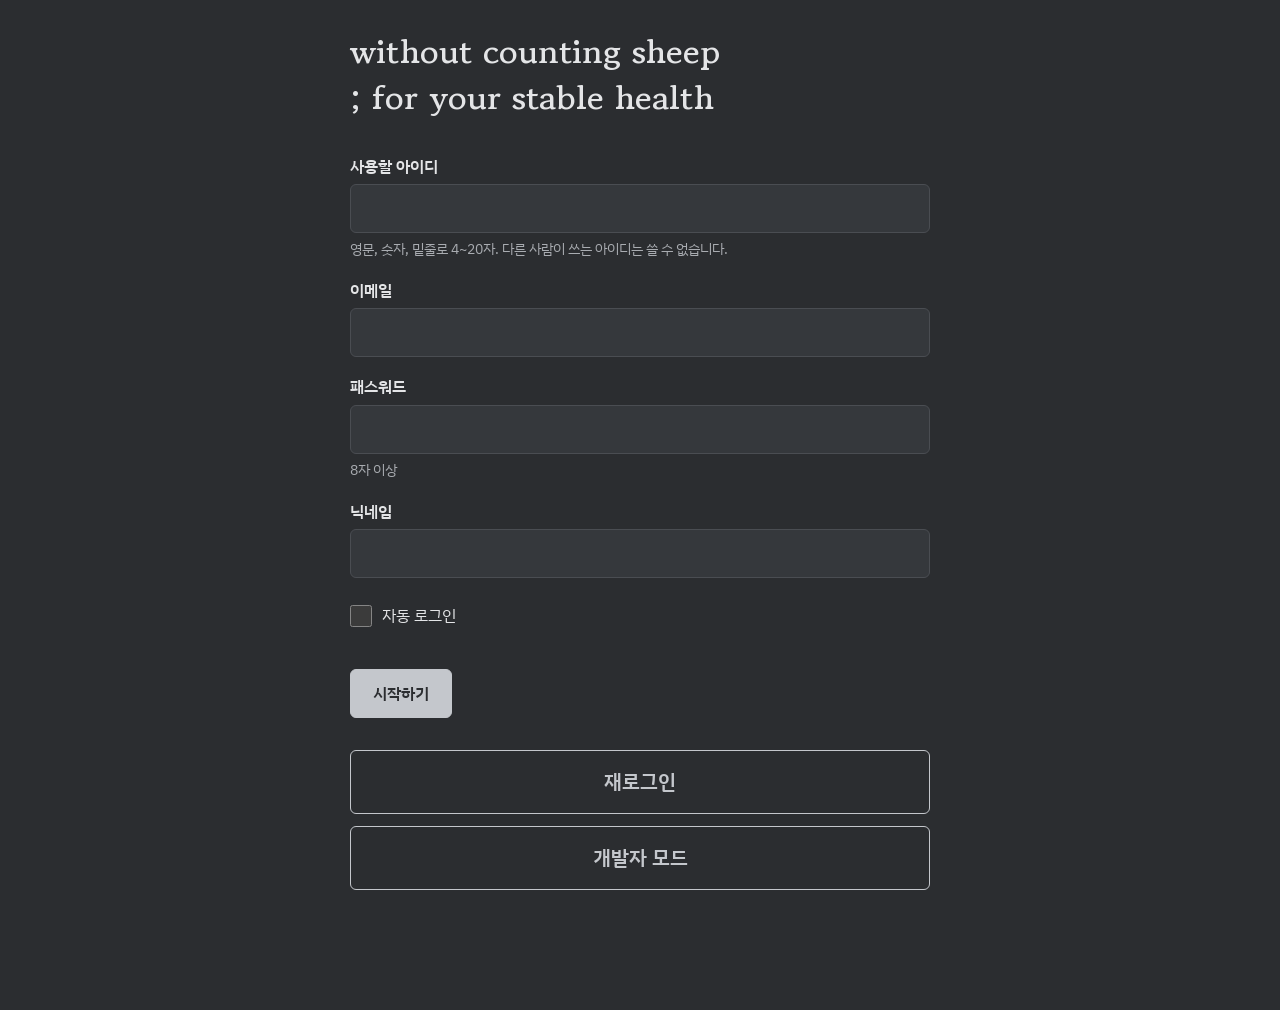
==== index.html @ 86a9e110 "검색 노출 허용: robots noindex 태그 제거 Co-Authored-By: Claude Opus 5.5 <noreply@anthropic.com> Claude-Sessio" ====
<!doctype html>
<html lang="ko" data-theme="day">
<head>
  <meta charset="utf-8">
  <meta http-equiv="Content-Security-Policy" content="default-src 'self'; img-src 'self' data:; connect-src 'self' https://byfoswtjrlpxbmoirajs.supabase.co; base-uri 'none'; form-action 'self'">
  <meta name="viewport" content="width=device-width, initial-scale=1">
  <title>without counting sheep; for your stable health</title>
  <meta name="description" content="수면 습관 연구용 시제품">
  <link rel="manifest" href="./manifest.webmanifest">
  <link rel="icon" href="./icon.svg">
  <link rel="stylesheet" href="./fonts/gowun-batang/400.css?v=b613e14430">
  <link rel="stylesheet" href="./fonts/gowun-batang/700.css?v=b613e14430">
  <link rel="stylesheet" href="./fonts/plex-kr/400.css?v=b613e14430">
  <link rel="stylesheet" href="./fonts/plex-kr/600.css?v=b613e14430">
  <link rel="stylesheet" href="./style.css?v=b613e14430">
</head>
<body>
  <div id="app" tabindex="-1"></div>
  <nav id="tabs" aria-label="주요 메뉴" hidden></nav>
  <script type="module" src="./demo/install.js?v=b613e14430"></script>
  <script type="module" src="./app.js?v=b613e14430"></script>
</body>
</html>
---- fonts/gowun-batang/400.css ----
/* gowun-batang-[0]-400-normal */
@font-face {
  font-family: 'Gowun Batang';
  font-style: normal;
  font-display: swap;
  font-weight: 400;
  src: url(./files/gowun-batang-0-400-normal.woff2) format('woff2'), url(./files/gowun-batang-0-400-normal.woff) format('woff');
  unicode-range: U+f9ca-fa0b,U+ff03-ff05,U+ff07,U+ff0a-ff0b,U+ff0d-ff19,U+ff1b,U+ff1d,U+ff20-ff5b,U+ff5d,U+ffe0-ffe3,U+ffe5-ffe6;
}

/* gowun-batang-[2]-400-normal */
@font-face {
  font-family: 'Gowun Batang';
  font-style: normal;
  font-display: swap;
  font-weight: 400;
  src: url(./files/gowun-batang-2-400-normal.woff2) format('woff2'), url(./files/gowun-batang-2-400-normal.woff) format('woff');
  unicode-range: U+d723-d728,U+d72a-d733,U+d735-d748,U+d74a-d74f,U+d752-d753,U+d755-d757,U+d75a-d75f,U+d762-d764,U+d766-d768,U+d76a-d76b,U+d76d-d76f,U+d771-d787,U+d789-d78b,U+d78d-d78f,U+d791-d797,U+d79a,U+d79c,U+d79e-d7a3,U+f900-f909,U+f90b-f92e;
}

/* gowun-batang-[3]-400-normal */
@font-face {
  font-family: 'Gowun Batang';
  font-style: normal;
  font-display: swap;
  font-weight: 400;
  src: url(./files/gowun-batang-3-400-normal.woff2) format('woff2'), url(./files/gowun-batang-3-400-normal.woff) format('woff');
  unicode-range: U+d679-d68b,U+d68e-d69e,U+d6a0,U+d6a2-d6a7,U+d6a9-d6c3,U+d6c6-d6c7,U+d6c9-d6cb,U+d6cd-d6d3,U+d6d5-d6d6,U+d6d8-d6e3,U+d6e5-d6e7,U+d6e9-d6fb,U+d6fd-d717,U+d719-d71f,U+d721-d722;
}

/* gowun-batang-[4]-400-normal */
@font-face {
  font-family: 'Gowun Batang';
  font-style: normal;
  font-display: swap;
  font-weight: 400;
  src: url(./files/gowun-batang-4-400-normal.woff2) format('woff2'), url(./files/gowun-batang-4-400-normal.woff) format('woff');
  unicode-range: U+d5bc-d5c7,U+d5ca-d5cb,U+d5cd-d5cf,U+d5d1-d5d7,U+d5d9-d5da,U+d5dc,U+d5de-d5e3,U+d5e6-d5e7,U+d5e9-d5eb,U+d5ed-d5f6,U+d5f8,U+d5fa-d5ff,U+d602-d603,U+d605-d607,U+d609-d60f,U+d612-d613,U+d616-d61b,U+d61d-d637,U+d63a-d63b,U+d63d-d63f,U+d641-d647,U+d64a-d64c,U+d64e-d653,U+d656-d657,U+d659-d65b,U+d65d-d666,U+d668,U+d66a-d678;
}

/* gowun-batang-[5]-400-normal */
@font-face {
  font-family: 'Gowun Batang';
  font-style: normal;
  font-display: swap;
  font-weight: 400;
  src: url(./files/gowun-batang-5-400-normal.woff2) format('woff2'), url(./files/gowun-batang-5-400-normal.woff) format('woff');
  unicode-range: U+d507,U+d509-d50b,U+d50d-d513,U+d515-d53b,U+d53e-d53f,U+d541-d543,U+d545-d54c,U+d54e,U+d550,U+d552-d557,U+d55a-d55b,U+d55d-d55f,U+d561-d564,U+d566-d567,U+d56a,U+d56c,U+d56e-d573,U+d576-d577,U+d579-d583,U+d585-d586,U+d58a-d5a4,U+d5a6-d5bb;
}

/* gowun-batang-[6]-400-normal */
@font-face {
  font-family: 'Gowun Batang';
  font-style: normal;
  font-display: swap;
  font-weight: 400;
  src: url(./files/gowun-batang-6-400-normal.woff2) format('woff2'), url(./files/gowun-batang-6-400-normal.woff) format('woff');
  unicode-range: U+d464-d477,U+d47a-d47b,U+d47d-d47f,U+d481-d487,U+d489-d48a,U+d48c,U+d48e-d4e7,U+d4e9-d503,U+d505-d506;
}

/* gowun-batang-[7]-400-normal */
@font-face {
  font-family: 'Gowun Batang';
  font-style: normal;
  font-display: swap;
  font-weight: 400;
  src: url(./files/gowun-batang-7-400-normal.woff2) format('woff2'), url(./files/gowun-batang-7-400-normal.woff) format('woff');
  unicode-range: U+d3bf-d3c7,U+d3ca-d3cf,U+d3d1-d3eb,U+d3ee-d3ef,U+d3f1-d3f3,U+d3f5-d3fb,U+d3fd-d400,U+d402-d45b,U+d45d-d463;
}

/* gowun-batang-[8]-400-normal */
@font-face {
  font-family: 'Gowun Batang';
  font-style: normal;
  font-display: swap;
  font-weight: 400;
  src: url(./files/gowun-batang-8-400-normal.woff2) format('woff2'), url(./files/gowun-batang-8-400-normal.woff) format('woff');
  unicode-range: U+d2ff,U+d302-d304,U+d306-d30b,U+d30f,U+d311-d313,U+d315-d31b,U+d31e,U+d322-d324,U+d326-d327,U+d32a-d32b,U+d32d-d32f,U+d331-d337,U+d339-d33c,U+d33e-d37b,U+d37e-d37f,U+d381-d383,U+d385-d38b,U+d38e-d390,U+d392-d397,U+d39a-d39b,U+d39d-d39f,U+d3a1-d3a7,U+d3a9-d3aa,U+d3ac,U+d3ae-d3b3,U+d3b5-d3b7,U+d3b9-d3bb,U+d3bd-d3be;
}

/* gowun-batang-[9]-400-normal */
@font-face {
  font-family: 'Gowun Batang';
  font-style: normal;
  font-display: swap;
  font-weight: 400;
  src: url(./files/gowun-batang-9-400-normal.woff2) format('woff2'), url(./files/gowun-batang-9-400-normal.woff) format('woff');
  unicode-range: U+d257-d27f,U+d281-d29b,U+d29d-d29f,U+d2a1-d2ab,U+d2ad-d2b7,U+d2ba-d2bb,U+d2bd-d2bf,U+d2c1-d2c7,U+d2c9-d2ef,U+d2f2-d2f3,U+d2f5-d2f7,U+d2f9-d2fe;
}

/* gowun-batang-[10]-400-normal */
@font-face {
  font-family: 'Gowun Batang';
  font-style: normal;
  font-display: swap;
  font-weight: 400;
  src: url(./files/gowun-batang-10-400-normal.woff2) format('woff2'), url(./files/gowun-batang-10-400-normal.woff) format('woff');
  unicode-range: U+d1b4,U+d1b6-d1f3,U+d1f5-d22b,U+d22e-d22f,U+d231-d233,U+d235-d23b,U+d23d-d240,U+d242-d256;
}

/* gowun-batang-[11]-400-normal */
@font-face {
  font-family: 'Gowun Batang';
  font-style: normal;
  font-display: swap;
  font-weight: 400;
  src: url(./files/gowun-batang-11-400-normal.woff2) format('woff2'), url(./files/gowun-batang-11-400-normal.woff) format('woff');
  unicode-range: U+d105-d12f,U+d132-d133,U+d135-d137,U+d139-d13f,U+d141-d142,U+d144,U+d146-d14b,U+d14e-d14f,U+d151-d153,U+d155-d15b,U+d15e-d187,U+d189-d19f,U+d1a2-d1a3,U+d1a5-d1a7,U+d1a9-d1af,U+d1b2-d1b3;
}

/* gowun-batang-[12]-400-normal */
@font-face {
  font-family: 'Gowun Batang';
  font-style: normal;
  font-display: swap;
  font-weight: 400;
  src: url(./files/gowun-batang-12-400-normal.woff2) format('woff2'), url(./files/gowun-batang-12-400-normal.woff) format('woff');
  unicode-range: U+d04b-d04f,U+d051-d057,U+d059-d06b,U+d06d-d06f,U+d071-d073,U+d075-d07b,U+d07e-d0a3,U+d0a6-d0a7,U+d0a9-d0ab,U+d0ad-d0b3,U+d0b6,U+d0b8,U+d0ba-d0bf,U+d0c2-d0c3,U+d0c5-d0c7,U+d0c9-d0cf,U+d0d2,U+d0d6-d0db,U+d0de-d0df,U+d0e1-d0e3,U+d0e5-d0eb,U+d0ee-d0f0,U+d0f2-d104;
}

/* gowun-batang-[13]-400-normal */
@font-face {
  font-family: 'Gowun Batang';
  font-style: normal;
  font-display: swap;
  font-weight: 400;
  src: url(./files/gowun-batang-13-400-normal.woff2) format('woff2'), url(./files/gowun-batang-13-400-normal.woff) format('woff');
  unicode-range: U+cfa2-cfc3,U+cfc5-cfdf,U+cfe2-cfe3,U+cfe5-cfe7,U+cfe9-cff4,U+cff6-cffb,U+cffd-cfff,U+d001-d003,U+d005-d017,U+d019-d033,U+d036-d037,U+d039-d03b,U+d03d-d04a;
}

/* gowun-batang-[14]-400-normal */
@font-face {
  font-family: 'Gowun Batang';
  font-style: normal;
  font-display: swap;
  font-weight: 400;
  src: url(./files/gowun-batang-14-400-normal.woff2) format('woff2'), url(./files/gowun-batang-14-400-normal.woff) format('woff');
  unicode-range: U+cef0-cef3,U+cef6,U+cef9-ceff,U+cf01-cf03,U+cf05-cf07,U+cf09-cf0f,U+cf11-cf12,U+cf14-cf1b,U+cf1d-cf1f,U+cf21-cf2f,U+cf31-cf53,U+cf56-cf57,U+cf59-cf5b,U+cf5d-cf63,U+cf66,U+cf68,U+cf6a-cf6f,U+cf71-cf84,U+cf86-cf8b,U+cf8d-cfa1;
}

/* gowun-batang-[15]-400-normal */
@font-face {
  font-family: 'Gowun Batang';
  font-style: normal;
  font-display: swap;
  font-weight: 400;
  src: url(./files/gowun-batang-15-400-normal.woff2) format('woff2'), url(./files/gowun-batang-15-400-normal.woff) format('woff');
  unicode-range: U+ce3c-ce57,U+ce5a-ce5b,U+ce5d-ce5f,U+ce61-ce67,U+ce6a,U+ce6c,U+ce6e-ce73,U+ce76-ce77,U+ce79-ce7b,U+ce7d-ce83,U+ce85-ce88,U+ce8a-ce8f,U+ce91-ce93,U+ce95-ce97,U+ce99-ce9f,U+cea2,U+cea4-ceab,U+cead-cee3,U+cee6-cee7,U+cee9-ceeb,U+ceed-ceef;
}

/* gowun-batang-[16]-400-normal */
@font-face {
  font-family: 'Gowun Batang';
  font-style: normal;
  font-display: swap;
  font-weight: 400;
  src: url(./files/gowun-batang-16-400-normal.woff2) format('woff2'), url(./files/gowun-batang-16-400-normal.woff) format('woff');
  unicode-range: U+cd92-cd93,U+cd96-cd97,U+cd99-cd9b,U+cd9d-cda3,U+cda6-cda8,U+cdaa-cdaf,U+cdb1-cdc3,U+cdc5-cdcb,U+cdcd-cde7,U+cde9-ce03,U+ce05-ce1f,U+ce22-ce34,U+ce36-ce3b;
}

/* gowun-batang-[17]-400-normal */
@font-face {
  font-family: 'Gowun Batang';
  font-style: normal;
  font-display: swap;
  font-weight: 400;
  src: url(./files/gowun-batang-17-400-normal.woff2) format('woff2'), url(./files/gowun-batang-17-400-normal.woff) format('woff');
  unicode-range: U+ccef-cd07,U+cd0a-cd0b,U+cd0d-cd1a,U+cd1c,U+cd1e-cd2b,U+cd2d-cd5b,U+cd5d-cd77,U+cd79-cd91;
}

/* gowun-batang-[18]-400-normal */
@font-face {
  font-family: 'Gowun Batang';
  font-style: normal;
  font-display: swap;
  font-weight: 400;
  src: url(./files/gowun-batang-18-400-normal.woff2) format('woff2'), url(./files/gowun-batang-18-400-normal.woff) format('woff');
  unicode-range: U+cc3f-cc43,U+cc46-cc47,U+cc49-cc4b,U+cc4d-cc53,U+cc55-cc58,U+cc5a-cc5f,U+cc61-cc97,U+cc9a-cc9b,U+cc9d-cc9f,U+cca1-cca7,U+ccaa,U+ccac,U+ccae-ccb3,U+ccb6-ccb7,U+ccb9-ccbb,U+ccbd-cccf,U+ccd1-cce3,U+cce5-ccee;
}

/* gowun-batang-[19]-400-normal */
@font-face {
  font-family: 'Gowun Batang';
  font-style: normal;
  font-display: swap;
  font-weight: 400;
  src: url(./files/gowun-batang-19-400-normal.woff2) format('woff2'), url(./files/gowun-batang-19-400-normal.woff) format('woff');
  unicode-range: U+cb91-cbd3,U+cbd5-cbe3,U+cbe5-cc0b,U+cc0e-cc0f,U+cc11-cc13,U+cc15-cc1b,U+cc1d-cc20,U+cc23-cc27,U+cc2a-cc2b,U+cc2d,U+cc2f,U+cc31-cc37,U+cc3a,U+cc3c;
}

/* gowun-batang-[20]-400-normal */
@font-face {
  font-family: 'Gowun Batang';
  font-style: normal;
  font-display: swap;
  font-weight: 400;
  src: url(./files/gowun-batang-20-400-normal.woff2) format('woff2'), url(./files/gowun-batang-20-400-normal.woff) format('woff');
  unicode-range: U+caf4-cb47,U+cb4a-cb90;
}

/* gowun-batang-[21]-400-normal */
@font-face {
  font-family: 'Gowun Batang';
  font-style: normal;
  font-display: swap;
  font-weight: 400;
  src: url(./files/gowun-batang-21-400-normal.woff2) format('woff2'), url(./files/gowun-batang-21-400-normal.woff) format('woff');
  unicode-range: U+ca4a-ca4b,U+ca4e-ca4f,U+ca51-ca53,U+ca55-ca5b,U+ca5d-ca60,U+ca62-ca83,U+ca85-cabb,U+cabe-cabf,U+cac1-cac3,U+cac5-cacb,U+cacd-cad0,U+cad2,U+cad4-cad8,U+cada-caf3;
}

/* gowun-batang-[22]-400-normal */
@font-face {
  font-family: 'Gowun Batang';
  font-style: normal;
  font-display: swap;
  font-weight: 400;
  src: url(./files/gowun-batang-22-400-normal.woff2) format('woff2'), url(./files/gowun-batang-22-400-normal.woff) format('woff');
  unicode-range: U+c996-c997,U+c99a-c99c,U+c99e-c9bf,U+c9c2-c9c3,U+c9c5-c9c7,U+c9c9-c9cf,U+c9d2,U+c9d4,U+c9d7-c9d8,U+c9db,U+c9de-c9df,U+c9e1-c9e3,U+c9e5-c9e6,U+c9e8-c9eb,U+c9ee-c9f0,U+c9f2-c9f7,U+c9f9-ca0b,U+ca0d-ca28,U+ca2a-ca49;
}

/* gowun-batang-[23]-400-normal */
@font-face {
  font-family: 'Gowun Batang';
  font-style: normal;
  font-display: swap;
  font-weight: 400;
  src: url(./files/gowun-batang-23-400-normal.woff2) format('woff2'), url(./files/gowun-batang-23-400-normal.woff) format('woff');
  unicode-range: U+c8e9-c8f4,U+c8f6-c8fb,U+c8fe-c8ff,U+c901-c903,U+c905-c90b,U+c90e-c910,U+c912-c917,U+c919-c92b,U+c92d-c94f,U+c951-c953,U+c955-c96b,U+c96d-c973,U+c975-c987,U+c98a-c98b,U+c98d-c98f,U+c991-c995;
}

/* gowun-batang-[24]-400-normal */
@font-face {
  font-family: 'Gowun Batang';
  font-style: normal;
  font-display: swap;
  font-weight: 400;
  src: url(./files/gowun-batang-24-400-normal.woff2) format('woff2'), url(./files/gowun-batang-24-400-normal.woff) format('woff');
  unicode-range: U+c841-c84b,U+c84d-c86f,U+c872-c873,U+c875-c877,U+c879-c87f,U+c882-c884,U+c887-c88a,U+c88d-c8c3,U+c8c5-c8df,U+c8e1-c8e8;
}

/* gowun-batang-[25]-400-normal */
@font-face {
  font-family: 'Gowun Batang';
  font-style: normal;
  font-display: swap;
  font-weight: 400;
  src: url(./files/gowun-batang-25-400-normal.woff2) format('woff2'), url(./files/gowun-batang-25-400-normal.woff) format('woff');
  unicode-range: U+c779-c77b,U+c77e-c782,U+c786,U+c78b,U+c78d,U+c78f,U+c792-c793,U+c795,U+c797,U+c799-c79f,U+c7a2,U+c7a7-c7ab,U+c7ae-c7bb,U+c7bd-c7c0,U+c7c2-c7c7,U+c7c9-c7dc,U+c7de-c7ff,U+c802-c803,U+c805-c807,U+c809,U+c80b-c80f,U+c812,U+c814,U+c817-c81b,U+c81e-c81f,U+c821-c823,U+c825-c82e,U+c830-c837,U+c839-c83b,U+c83d-c840;
}

/* gowun-batang-[26]-400-normal */
@font-face {
  font-family: 'Gowun Batang';
  font-style: normal;
  font-display: swap;
  font-weight: 400;
  src: url(./files/gowun-batang-26-400-normal.woff2) format('woff2'), url(./files/gowun-batang-26-400-normal.woff) format('woff');
  unicode-range: U+c6bb-c6bf,U+c6c2,U+c6c4,U+c6c6-c6cb,U+c6ce-c6cf,U+c6d1-c6d3,U+c6d5-c6db,U+c6dd-c6df,U+c6e1-c6e7,U+c6e9-c6eb,U+c6ed-c6ef,U+c6f1-c6f8,U+c6fa-c703,U+c705-c707,U+c709-c70b,U+c70d-c716,U+c718,U+c71a-c71f,U+c722-c723,U+c725-c727,U+c729-c734,U+c736-c73b,U+c73e-c73f,U+c741-c743,U+c745-c74b,U+c74e-c750,U+c752-c757,U+c759-c773,U+c776-c777;
}

/* gowun-batang-[27]-400-normal */
@font-face {
  font-family: 'Gowun Batang';
  font-style: normal;
  font-display: swap;
  font-weight: 400;
  src: url(./files/gowun-batang-27-400-normal.woff2) format('woff2'), url(./files/gowun-batang-27-400-normal.woff) format('woff');
  unicode-range: U+c5f5-c5fb,U+c5fe,U+c602-c605,U+c607,U+c609-c60f,U+c611-c61a,U+c61c-c623,U+c626-c627,U+c629-c62b,U+c62d,U+c62f-c632,U+c636,U+c638,U+c63a-c63f,U+c642-c643,U+c645-c647,U+c649-c652,U+c656-c65b,U+c65d-c65f,U+c661-c663,U+c665-c677,U+c679-c67b,U+c67d-c693,U+c696-c697,U+c699-c69b,U+c69d-c6a3,U+c6a6,U+c6a8,U+c6aa-c6af,U+c6b2-c6b3,U+c6b5-c6b7,U+c6b9-c6ba;
}

/* gowun-batang-[28]-400-normal */
@font-face {
  font-family: 'Gowun Batang';
  font-style: normal;
  font-display: swap;
  font-weight: 400;
  src: url(./files/gowun-batang-28-400-normal.woff2) format('woff2'), url(./files/gowun-batang-28-400-normal.woff) format('woff');
  unicode-range: U+c517-c527,U+c52a-c52b,U+c52d-c52f,U+c531-c538,U+c53a,U+c53c,U+c53e-c543,U+c546-c547,U+c54b,U+c54d-c552,U+c556,U+c55a-c55b,U+c55d,U+c55f,U+c562-c563,U+c565-c567,U+c569-c56f,U+c572,U+c574,U+c576-c57b,U+c57e-c57f,U+c581-c583,U+c585-c586,U+c588-c58b,U+c58e,U+c590,U+c592-c596,U+c599-c5b3,U+c5b6-c5b7,U+c5ba,U+c5be-c5c3,U+c5ca-c5cb,U+c5cd,U+c5cf,U+c5d2-c5d3,U+c5d5-c5d7,U+c5d9-c5df,U+c5e1-c5e2,U+c5e4,U+c5e6-c5eb,U+c5ef,U+c5f1-c5f3;
}

/* gowun-batang-[29]-400-normal */
@font-face {
  font-family: 'Gowun Batang';
  font-style: normal;
  font-display: swap;
  font-weight: 400;
  src: url(./files/gowun-batang-29-400-normal.woff2) format('woff2'), url(./files/gowun-batang-29-400-normal.woff) format('woff');
  unicode-range: U+c475-c4ef,U+c4f2-c4f3,U+c4f5-c4f7,U+c4f9-c4ff,U+c502-c50b,U+c50d-c516;
}

/* gowun-batang-[30]-400-normal */
@font-face {
  font-family: 'Gowun Batang';
  font-style: normal;
  font-display: swap;
  font-weight: 400;
  src: url(./files/gowun-batang-30-400-normal.woff2) format('woff2'), url(./files/gowun-batang-30-400-normal.woff) format('woff');
  unicode-range: U+c3d0-c3d7,U+c3da-c3db,U+c3dd-c3de,U+c3e1-c3ec,U+c3ee-c3f3,U+c3f5-c42b,U+c42d-c463,U+c466-c474;
}

/* gowun-batang-[31]-400-normal */
@font-face {
  font-family: 'Gowun Batang';
  font-style: normal;
  font-display: swap;
  font-weight: 400;
  src: url(./files/gowun-batang-31-400-normal.woff2) format('woff2'), url(./files/gowun-batang-31-400-normal.woff) format('woff');
  unicode-range: U+c32b-c367,U+c36a-c36b,U+c36d-c36f,U+c371-c377,U+c37a-c37b,U+c37e-c383,U+c385-c387,U+c389-c3cf;
}

/* gowun-batang-[32]-400-normal */
@font-face {
  font-family: 'Gowun Batang';
  font-style: normal;
  font-display: swap;
  font-weight: 400;
  src: url(./files/gowun-batang-32-400-normal.woff2) format('woff2'), url(./files/gowun-batang-32-400-normal.woff) format('woff');
  unicode-range: U+c26a-c26b,U+c26d-c26f,U+c271-c273,U+c275-c27b,U+c27e-c287,U+c289-c28f,U+c291-c297,U+c299-c29a,U+c29c-c2a3,U+c2a5-c2a7,U+c2a9-c2ab,U+c2ad-c2b3,U+c2b6,U+c2b8,U+c2ba-c2bb,U+c2bd-c2db,U+c2de-c2df,U+c2e1-c2e2,U+c2e5-c2ea,U+c2ee,U+c2f0,U+c2f2-c2f5,U+c2f7,U+c2fa-c2fb,U+c2fd-c2ff,U+c301-c307,U+c309-c30c,U+c30e-c312,U+c315-c323,U+c325-c328,U+c32a;
}

/* gowun-batang-[33]-400-normal */
@font-face {
  font-family: 'Gowun Batang';
  font-style: normal;
  font-display: swap;
  font-weight: 400;
  src: url(./files/gowun-batang-33-400-normal.woff2) format('woff2'), url(./files/gowun-batang-33-400-normal.woff) format('woff');
  unicode-range: U+c1bc-c1c3,U+c1c5-c1df,U+c1e1-c1fb,U+c1fd-c203,U+c205-c20c,U+c20e,U+c210-c217,U+c21a-c21b,U+c21d-c21e,U+c221-c227,U+c229-c22a,U+c22c,U+c22e,U+c230,U+c233-c24f,U+c251-c257,U+c259-c269;
}

/* gowun-batang-[34]-400-normal */
@font-face {
  font-family: 'Gowun Batang';
  font-style: normal;
  font-display: swap;
  font-weight: 400;
  src: url(./files/gowun-batang-34-400-normal.woff2) format('woff2'), url(./files/gowun-batang-34-400-normal.woff) format('woff');
  unicode-range: U+c101-c11b,U+c11f,U+c121-c123,U+c125-c12b,U+c12e,U+c132-c137,U+c13a-c13b,U+c13d-c13f,U+c141-c147,U+c14a,U+c14c-c153,U+c155-c157,U+c159-c15b,U+c15d-c166,U+c169-c16f,U+c171-c177,U+c179-c18b,U+c18e-c18f,U+c191-c193,U+c195-c19b,U+c19d-c19e,U+c1a0,U+c1a2-c1a4,U+c1a6-c1bb;
}

/* gowun-batang-[35]-400-normal */
@font-face {
  font-family: 'Gowun Batang';
  font-style: normal;
  font-display: swap;
  font-weight: 400;
  src: url(./files/gowun-batang-35-400-normal.woff2) format('woff2'), url(./files/gowun-batang-35-400-normal.woff) format('woff');
  unicode-range: U+c049-c057,U+c059-c05b,U+c05d-c05f,U+c061-c067,U+c069-c08f,U+c091-c0ab,U+c0ae-c0af,U+c0b1-c0b3,U+c0b5,U+c0b7-c0bb,U+c0be,U+c0c2-c0c7,U+c0ca-c0cb,U+c0cd-c0cf,U+c0d1-c0d7,U+c0d9-c0da,U+c0dc,U+c0de-c0e3,U+c0e5-c0eb,U+c0ed-c0f3,U+c0f6,U+c0f8,U+c0fa-c0ff;
}

/* gowun-batang-[36]-400-normal */
@font-face {
  font-family: 'Gowun Batang';
  font-style: normal;
  font-display: swap;
  font-weight: 400;
  src: url(./files/gowun-batang-36-400-normal.woff2) format('woff2'), url(./files/gowun-batang-36-400-normal.woff) format('woff');
  unicode-range: U+bfa7-bfaf,U+bfb1-bfc4,U+bfc6-bfcb,U+bfce-bfcf,U+bfd1-bfd3,U+bfd5-bfdb,U+bfdd-c048;
}

/* gowun-batang-[37]-400-normal */
@font-face {
  font-family: 'Gowun Batang';
  font-style: normal;
  font-display: swap;
  font-weight: 400;
  src: url(./files/gowun-batang-37-400-normal.woff2) format('woff2'), url(./files/gowun-batang-37-400-normal.woff) format('woff');
  unicode-range: U+bf07,U+bf09-bf3f,U+bf41-bf4f,U+bf52-bf54,U+bf56-bfa6;
}

/* gowun-batang-[38]-400-normal */
@font-face {
  font-family: 'Gowun Batang';
  font-style: normal;
  font-display: swap;
  font-weight: 400;
  src: url(./files/gowun-batang-38-400-normal.woff2) format('woff2'), url(./files/gowun-batang-38-400-normal.woff) format('woff');
  unicode-range: U+be56,U+be58,U+be5c-be5f,U+be62-be63,U+be65-be67,U+be69-be74,U+be76-be7b,U+be7e-be7f,U+be81-be8e,U+be90,U+be92-bea7,U+bea9-becf,U+bed2-bed3,U+bed5-bed6,U+bed9-bee3,U+bee6-bf06;
}

/* gowun-batang-[39]-400-normal */
@font-face {
  font-family: 'Gowun Batang';
  font-style: normal;
  font-display: swap;
  font-weight: 400;
  src: url(./files/gowun-batang-39-400-normal.woff2) format('woff2'), url(./files/gowun-batang-39-400-normal.woff) format('woff');
  unicode-range: U+bdb0-bdd3,U+bdd5-bdef,U+bdf1-be0b,U+be0d-be0f,U+be11-be13,U+be15-be43,U+be46-be47,U+be49-be4b,U+be4d-be53;
}

/* gowun-batang-[40]-400-normal */
@font-face {
  font-family: 'Gowun Batang';
  font-style: normal;
  font-display: swap;
  font-weight: 400;
  src: url(./files/gowun-batang-40-400-normal.woff2) format('woff2'), url(./files/gowun-batang-40-400-normal.woff) format('woff');
  unicode-range: U+bd03,U+bd06,U+bd08,U+bd0a-bd0f,U+bd11-bd22,U+bd25-bd47,U+bd49-bd58,U+bd5a-bd7f,U+bd82-bd83,U+bd85-bd87,U+bd8a-bd8f,U+bd91-bd92,U+bd94,U+bd96-bd98,U+bd9a-bdaf;
}

/* gowun-batang-[41]-400-normal */
@font-face {
  font-family: 'Gowun Batang';
  font-style: normal;
  font-display: swap;
  font-weight: 400;
  src: url(./files/gowun-batang-41-400-normal.woff2) format('woff2'), url(./files/gowun-batang-41-400-normal.woff) format('woff');
  unicode-range: U+bc4e-bc83,U+bc86-bc87,U+bc89-bc8b,U+bc8d-bc93,U+bc96,U+bc98,U+bc9b-bc9f,U+bca2-bca3,U+bca5-bca7,U+bca9-bcb2,U+bcb4-bcbb,U+bcbe-bcbf,U+bcc1-bcc3,U+bcc5-bccc,U+bcce-bcd0,U+bcd2-bcd4,U+bcd6-bcf3,U+bcf7,U+bcf9-bcfb,U+bcfd-bd02;
}

/* gowun-batang-[42]-400-normal */
@font-face {
  font-family: 'Gowun Batang';
  font-style: normal;
  font-display: swap;
  font-weight: 400;
  src: url(./files/gowun-batang-42-400-normal.woff2) format('woff2'), url(./files/gowun-batang-42-400-normal.woff) format('woff');
  unicode-range: U+bb90-bba3,U+bba5-bbab,U+bbad-bbbf,U+bbc1-bbf7,U+bbfa-bbfb,U+bbfd-bbfe,U+bc01-bc07,U+bc09-bc0a,U+bc0e,U+bc10,U+bc12-bc13,U+bc17,U+bc19-bc1a,U+bc1e,U+bc20-bc23,U+bc26,U+bc28,U+bc2a-bc2c,U+bc2e-bc2f,U+bc32-bc33,U+bc35-bc37,U+bc39-bc3f,U+bc41-bc42,U+bc44,U+bc46-bc48,U+bc4a-bc4d;
}

/* gowun-batang-[43]-400-normal */
@font-face {
  font-family: 'Gowun Batang';
  font-style: normal;
  font-display: swap;
  font-weight: 400;
  src: url(./files/gowun-batang-43-400-normal.woff2) format('woff2'), url(./files/gowun-batang-43-400-normal.woff) format('woff');
  unicode-range: U+bae6-bafb,U+bafd-bb17,U+bb19-bb33,U+bb37,U+bb39-bb3a,U+bb3d-bb43,U+bb45-bb46,U+bb48,U+bb4a-bb4f,U+bb51-bb53,U+bb55-bb57,U+bb59-bb62,U+bb64-bb8f;
}

/* gowun-batang-[44]-400-normal */
@font-face {
  font-family: 'Gowun Batang';
  font-style: normal;
  font-display: swap;
  font-weight: 400;
  src: url(./files/gowun-batang-44-400-normal.woff2) format('woff2'), url(./files/gowun-batang-44-400-normal.woff) format('woff');
  unicode-range: U+ba30-ba37,U+ba3a-ba3b,U+ba3d-ba3f,U+ba41-ba47,U+ba49-ba4a,U+ba4c,U+ba4e-ba53,U+ba56-ba57,U+ba59-ba5b,U+ba5d-ba63,U+ba65-ba66,U+ba68-ba6f,U+ba71-ba73,U+ba75-ba77,U+ba79-ba84,U+ba86,U+ba88-baa7,U+baaa,U+baad-baaf,U+bab1-bab7,U+baba,U+babc,U+babe-bae5;
}

/* gowun-batang-[45]-400-normal */
@font-face {
  font-family: 'Gowun Batang';
  font-style: normal;
  font-display: swap;
  font-weight: 400;
  src: url(./files/gowun-batang-45-400-normal.woff2) format('woff2'), url(./files/gowun-batang-45-400-normal.woff) format('woff');
  unicode-range: U+b96e-b973,U+b976-b977,U+b979-b97b,U+b97d-b983,U+b986,U+b988,U+b98a-b98d,U+b98f-b9ab,U+b9ae-b9af,U+b9b1-b9b3,U+b9b5-b9bb,U+b9be,U+b9c0,U+b9c2-b9c7,U+b9ca-b9cb,U+b9cd,U+b9d2-b9d7,U+b9da,U+b9dc,U+b9df-b9e0,U+b9e2,U+b9e6-b9e7,U+b9e9-b9f3,U+b9f6,U+b9f8,U+b9fb-ba2f;
}

/* gowun-batang-[46]-400-normal */
@font-face {
  font-family: 'Gowun Batang';
  font-style: normal;
  font-display: swap;
  font-weight: 400;
  src: url(./files/gowun-batang-46-400-normal.woff2) format('woff2'), url(./files/gowun-batang-46-400-normal.woff) format('woff');
  unicode-range: U+b8bf-b8cb,U+b8cd-b8e0,U+b8e2-b8e7,U+b8ea-b8eb,U+b8ed-b8ef,U+b8f1-b8f7,U+b8fa,U+b8fc,U+b8fe-b903,U+b905-b917,U+b919-b91f,U+b921-b93b,U+b93d-b957,U+b95a-b95b,U+b95d-b95f,U+b961-b967,U+b969-b96c;
}

/* gowun-batang-[47]-400-normal */
@font-face {
  font-family: 'Gowun Batang';
  font-style: normal;
  font-display: swap;
  font-weight: 400;
  src: url(./files/gowun-batang-47-400-normal.woff2) format('woff2'), url(./files/gowun-batang-47-400-normal.woff) format('woff');
  unicode-range: U+b80d-b80f,U+b811-b817,U+b81a,U+b81c-b823,U+b826-b827,U+b829-b82b,U+b82d-b833,U+b836,U+b83a-b83f,U+b841-b85b,U+b85e-b85f,U+b861-b863,U+b865-b86b,U+b86e,U+b870,U+b872-b8af,U+b8b1-b8be;
}

/* gowun-batang-[48]-400-normal */
@font-face {
  font-family: 'Gowun Batang';
  font-style: normal;
  font-display: swap;
  font-weight: 400;
  src: url(./files/gowun-batang-48-400-normal.woff2) format('woff2'), url(./files/gowun-batang-48-400-normal.woff) format('woff');
  unicode-range: U+b74d-b75f,U+b761-b763,U+b765-b774,U+b776-b77b,U+b77e-b77f,U+b781-b783,U+b785-b78b,U+b78e,U+b792-b796,U+b79a-b79b,U+b79d-b7a7,U+b7aa,U+b7ae-b7b3,U+b7b6-b7c8,U+b7ca-b7eb,U+b7ee-b7ef,U+b7f1-b7f3,U+b7f5-b7fb,U+b7fe,U+b802-b806,U+b80a-b80b;
}

/* gowun-batang-[49]-400-normal */
@font-face {
  font-family: 'Gowun Batang';
  font-style: normal;
  font-display: swap;
  font-weight: 400;
  src: url(./files/gowun-batang-49-400-normal.woff2) format('woff2'), url(./files/gowun-batang-49-400-normal.woff) format('woff');
  unicode-range: U+b6a7-b6aa,U+b6ac-b6b0,U+b6b2-b6ef,U+b6f1-b727,U+b72a-b72b,U+b72d-b72e,U+b731-b737,U+b739-b73a,U+b73c-b743,U+b745-b74c;
}

/* gowun-batang-[50]-400-normal */
@font-face {
  font-family: 'Gowun Batang';
  font-style: normal;
  font-display: swap;
  font-weight: 400;
  src: url(./files/gowun-batang-50-400-normal.woff2) format('woff2'), url(./files/gowun-batang-50-400-normal.woff) format('woff');
  unicode-range: U+b605-b60f,U+b612-b617,U+b619-b624,U+b626-b69b,U+b69e-b6a3,U+b6a5-b6a6;
}

/* gowun-batang-[51]-400-normal */
@font-face {
  font-family: 'Gowun Batang';
  font-style: normal;
  font-display: swap;
  font-weight: 400;
  src: url(./files/gowun-batang-51-400-normal.woff2) format('woff2'), url(./files/gowun-batang-51-400-normal.woff) format('woff');
  unicode-range: U+b55f,U+b562-b583,U+b585-b59f,U+b5a2-b5a3,U+b5a5-b5a7,U+b5a9-b5b2,U+b5b5-b5ba,U+b5bd-b604;
}

/* gowun-batang-[52]-400-normal */
@font-face {
  font-family: 'Gowun Batang';
  font-style: normal;
  font-display: swap;
  font-weight: 400;
  src: url(./files/gowun-batang-52-400-normal.woff2) format('woff2'), url(./files/gowun-batang-52-400-normal.woff) format('woff');
  unicode-range: U+b4a5-b4b6,U+b4b8-b4bf,U+b4c1-b4c7,U+b4c9-b4db,U+b4de-b4df,U+b4e1-b4e2,U+b4e5-b4eb,U+b4ee,U+b4f0,U+b4f2-b513,U+b516-b517,U+b519-b51a,U+b51d-b523,U+b526,U+b528,U+b52b-b52f,U+b532-b533,U+b535-b537,U+b539-b53f,U+b541-b544,U+b546-b54b,U+b54d-b54f,U+b551-b55b,U+b55d-b55e;
}

/* gowun-batang-[53]-400-normal */
@font-face {
  font-family: 'Gowun Batang';
  font-style: normal;
  font-display: swap;
  font-weight: 400;
  src: url(./files/gowun-batang-53-400-normal.woff2) format('woff2'), url(./files/gowun-batang-53-400-normal.woff) format('woff');
  unicode-range: U+b3f8-b3fb,U+b3fd-b40f,U+b411-b417,U+b419-b41b,U+b41d-b41f,U+b421-b427,U+b42a-b42b,U+b42d-b44f,U+b452-b453,U+b455-b457,U+b459-b45f,U+b462-b464,U+b466-b46b,U+b46d-b47f,U+b481-b4a3;
}

/* gowun-batang-[54]-400-normal */
@font-face {
  font-family: 'Gowun Batang';
  font-style: normal;
  font-display: swap;
  font-weight: 400;
  src: url(./files/gowun-batang-54-400-normal.woff2) format('woff2'), url(./files/gowun-batang-54-400-normal.woff) format('woff');
  unicode-range: U+b342-b353,U+b356-b357,U+b359-b35b,U+b35d-b35e,U+b360-b363,U+b366,U+b368,U+b36a-b36d,U+b36f,U+b372-b373,U+b375-b377,U+b379-b37f,U+b381-b382,U+b384,U+b386-b38b,U+b38d-b3c3,U+b3c6-b3c7,U+b3c9-b3ca,U+b3cd-b3d3,U+b3d6,U+b3d8,U+b3da-b3f7;
}

/* gowun-batang-[55]-400-normal */
@font-face {
  font-family: 'Gowun Batang';
  font-style: normal;
  font-display: swap;
  font-weight: 400;
  src: url(./files/gowun-batang-55-400-normal.woff2) format('woff2'), url(./files/gowun-batang-55-400-normal.woff) format('woff');
  unicode-range: U+b27c-b283,U+b285-b28f,U+b292-b293,U+b295-b297,U+b29a-b29f,U+b2a1-b2a4,U+b2a7-b2a9,U+b2ab,U+b2ad-b2c7,U+b2ca-b2cb,U+b2cd-b2cf,U+b2d1-b2d7,U+b2da,U+b2dc,U+b2de-b2e3,U+b2e7,U+b2e9-b2ea,U+b2ef-b2f3,U+b2f6,U+b2f8,U+b2fa-b2fb,U+b2fd-b2fe,U+b302-b303,U+b305-b307,U+b309-b30f,U+b312,U+b316-b31b,U+b31d-b341;
}

/* gowun-batang-[56]-400-normal */
@font-face {
  font-family: 'Gowun Batang';
  font-style: normal;
  font-display: swap;
  font-weight: 400;
  src: url(./files/gowun-batang-56-400-normal.woff2) format('woff2'), url(./files/gowun-batang-56-400-normal.woff) format('woff');
  unicode-range: U+b1d6-b1e7,U+b1e9-b1fc,U+b1fe-b203,U+b206-b207,U+b209-b20b,U+b20d-b213,U+b216-b21f,U+b221-b257,U+b259-b273,U+b275-b27b;
}

/* gowun-batang-[57]-400-normal */
@font-face {
  font-family: 'Gowun Batang';
  font-style: normal;
  font-display: swap;
  font-weight: 400;
  src: url(./files/gowun-batang-57-400-normal.woff2) format('woff2'), url(./files/gowun-batang-57-400-normal.woff) format('woff');
  unicode-range: U+b120-b122,U+b126-b127,U+b129-b12b,U+b12d-b133,U+b136,U+b138,U+b13a-b13f,U+b142-b143,U+b145-b14f,U+b151-b153,U+b156-b157,U+b159-b177,U+b17a-b17b,U+b17d-b17f,U+b181-b187,U+b189-b18c,U+b18e-b191,U+b195-b1a7,U+b1a9-b1cb,U+b1cd-b1d5;
}

/* gowun-batang-[58]-400-normal */
@font-face {
  font-family: 'Gowun Batang';
  font-style: normal;
  font-display: swap;
  font-weight: 400;
  src: url(./files/gowun-batang-58-400-normal.woff2) format('woff2'), url(./files/gowun-batang-58-400-normal.woff) format('woff');
  unicode-range: U+b05f-b07b,U+b07e-b07f,U+b081-b083,U+b085-b08b,U+b08d-b097,U+b09b,U+b09d-b09f,U+b0a2-b0a7,U+b0aa,U+b0b0,U+b0b2,U+b0b6-b0b7,U+b0b9-b0bb,U+b0bd-b0c3,U+b0c6-b0c7,U+b0ca-b0cf,U+b0d1-b0df,U+b0e1-b0e4,U+b0e6-b107,U+b10a-b10b,U+b10d-b10f,U+b111-b112,U+b114-b117,U+b119-b11a,U+b11c-b11f;
}

/* gowun-batang-[59]-400-normal */
@font-face {
  font-family: 'Gowun Batang';
  font-style: normal;
  font-display: swap;
  font-weight: 400;
  src: url(./files/gowun-batang-59-400-normal.woff2) format('woff2'), url(./files/gowun-batang-59-400-normal.woff) format('woff');
  unicode-range: U+afac-afb7,U+afba-afbb,U+afbd-afbf,U+afc1-afc6,U+afca-afcc,U+afce-afd3,U+afd5-afe7,U+afe9-afef,U+aff1-b00b,U+b00d-b00f,U+b011-b013,U+b015-b01b,U+b01d-b027,U+b029-b043,U+b045-b047,U+b049,U+b04b,U+b04d-b052,U+b055-b056,U+b058-b05c,U+b05e;
}

/* gowun-batang-[60]-400-normal */
@font-face {
  font-family: 'Gowun Batang';
  font-style: normal;
  font-display: swap;
  font-weight: 400;
  src: url(./files/gowun-batang-60-400-normal.woff2) format('woff2'), url(./files/gowun-batang-60-400-normal.woff) format('woff');
  unicode-range: U+af03-af07,U+af09-af2b,U+af2e-af33,U+af35-af3b,U+af3e-af40,U+af44-af47,U+af4a-af5c,U+af5e-af63,U+af65-af7f,U+af81-afab;
}

/* gowun-batang-[61]-400-normal */
@font-face {
  font-family: 'Gowun Batang';
  font-style: normal;
  font-display: swap;
  font-weight: 400;
  src: url(./files/gowun-batang-61-400-normal.woff2) format('woff2'), url(./files/gowun-batang-61-400-normal.woff) format('woff');
  unicode-range: U+ae56-ae5b,U+ae5e-ae60,U+ae62-ae64,U+ae66-ae67,U+ae69-ae6b,U+ae6d-ae83,U+ae85-aebb,U+aebf,U+aec1-aec3,U+aec5-aecb,U+aece,U+aed0,U+aed2-aed7,U+aed9-aef3,U+aef5-af02;
}

/* gowun-batang-[62]-400-normal */
@font-face {
  font-family: 'Gowun Batang';
  font-style: normal;
  font-display: swap;
  font-weight: 400;
  src: url(./files/gowun-batang-62-400-normal.woff2) format('woff2'), url(./files/gowun-batang-62-400-normal.woff) format('woff');
  unicode-range: U+ad9c-ada3,U+ada5-adbf,U+adc1-adc3,U+adc5-adc7,U+adc9-add2,U+add4-addb,U+addd-addf,U+ade1-ade3,U+ade5-adf7,U+adfa-adfb,U+adfd-adff,U+ae02-ae07,U+ae0a,U+ae0c,U+ae0e-ae13,U+ae15-ae2f,U+ae31-ae33,U+ae35-ae37,U+ae39-ae3f,U+ae42,U+ae44,U+ae46-ae49,U+ae4b,U+ae4f,U+ae51-ae53,U+ae55;
}

/* gowun-batang-[63]-400-normal */
@font-face {
  font-family: 'Gowun Batang';
  font-style: normal;
  font-display: swap;
  font-weight: 400;
  src: url(./files/gowun-batang-63-400-normal.woff2) format('woff2'), url(./files/gowun-batang-63-400-normal.woff) format('woff');
  unicode-range: U+ace2-ace3,U+ace5-ace6,U+ace9-acef,U+acf2,U+acf4,U+acf7-acfb,U+acfe-acff,U+ad01-ad03,U+ad05-ad0b,U+ad0d-ad10,U+ad12-ad1b,U+ad1d-ad33,U+ad35-ad48,U+ad4a-ad4f,U+ad51-ad6b,U+ad6e-ad6f,U+ad71-ad72,U+ad77-ad7c,U+ad7e,U+ad80,U+ad82-ad87,U+ad89-ad8b,U+ad8d-ad8f,U+ad91-ad9b;
}

/* gowun-batang-[64]-400-normal */
@font-face {
  font-family: 'Gowun Batang';
  font-style: normal;
  font-display: swap;
  font-weight: 400;
  src: url(./files/gowun-batang-64-400-normal.woff2) format('woff2'), url(./files/gowun-batang-64-400-normal.woff) format('woff');
  unicode-range: U+ac25-ac2c,U+ac2e,U+ac30,U+ac32-ac37,U+ac39-ac3f,U+ac41-ac4c,U+ac4e-ac6f,U+ac72-ac73,U+ac75-ac76,U+ac79-ac7f,U+ac82,U+ac84-ac88,U+ac8a-ac8b,U+ac8d-ac8f,U+ac91-ac93,U+ac95-ac9b,U+ac9d-ac9e,U+aca1-aca7,U+acab,U+acad-acaf,U+acb1-acb7,U+acba-acbb,U+acbe-acc0,U+acc2-acc3,U+acc5-acdf;
}

/* gowun-batang-[65]-400-normal */
@font-face {
  font-family: 'Gowun Batang';
  font-style: normal;
  font-display: swap;
  font-weight: 400;
  src: url(./files/gowun-batang-65-400-normal.woff2) format('woff2'), url(./files/gowun-batang-65-400-normal.woff) format('woff');
  unicode-range: U+99df,U+99ed,U+99f1,U+99ff,U+9a01,U+9a08,U+9a0e-9a0f,U+9a19,U+9a2b,U+9a30,U+9a36-9a37,U+9a40,U+9a43,U+9a45,U+9a4d,U+9a55,U+9a57,U+9a5a-9a5b,U+9a5f,U+9a62,U+9a65,U+9a69-9a6a,U+9aa8,U+9ab8,U+9ad3,U+9ae5,U+9aee,U+9b1a,U+9b27,U+9b2a,U+9b31,U+9b3c,U+9b41-9b45,U+9b4f,U+9b54,U+9b5a,U+9b6f,U+9b8e,U+9b91,U+9b9f,U+9bab,U+9bae,U+9bc9,U+9bd6,U+9be4,U+9be8,U+9c0d,U+9c10,U+9c12,U+9c15,U+9c25,U+9c32,U+9c3b,U+9c47,U+9c49,U+9c57,U+9ce5,U+9ce7,U+9ce9,U+9cf3-9cf4,U+9cf6,U+9d09,U+9d1b,U+9d26,U+9d28,U+9d3b,U+9d51,U+9d5d,U+9d60-9d61,U+9d6c,U+9d72,U+9da9,U+9daf,U+9db4,U+9dc4,U+9dd7,U+9df2,U+9df8-9dfa,U+9e1a,U+9e1e,U+9e75,U+9e79,U+9e7d,U+9e7f,U+9e92-9e93,U+9e97,U+9e9d,U+9e9f,U+9ea5,U+9eb4-9eb5,U+9ebb,U+9ebe,U+9ec3,U+9ecd-9ece,U+9ed4,U+9ed8,U+9edb-9edc,U+9ede,U+9ee8,U+9ef4,U+9f07-9f08,U+9f0e,U+9f13,U+9f20,U+9f3b,U+9f4a-9f4b,U+9f4e,U+9f52,U+9f5f,U+9f61,U+9f67,U+9f6a,U+9f6c,U+9f77,U+9f8d,U+9f90,U+9f95,U+9f9c,U+ac02-ac03,U+ac05-ac06,U+ac09-ac0f,U+ac17-ac18,U+ac1b,U+ac1e-ac1f,U+ac21-ac23;
}

/* gowun-batang-[93]-400-normal */
@font-face {
  font-family: 'Gowun Batang';
  font-style: normal;
  font-display: swap;
  font-weight: 400;
  src: url(./files/gowun-batang-93-400-normal.woff2) format('woff2'), url(./files/gowun-batang-93-400-normal.woff) format('woff');
  unicode-range: U+338c-339c,U+339f-33a0,U+33a2-33cb,U+33cf-33d0,U+33d3,U+33d6,U+33d8,U+33db-33dd,U+4e01,U+4e03,U+4e07-4e08,U+4e11,U+4e14-4e15,U+4e18-4e19,U+4e1e,U+4e32,U+4e38-4e39,U+4e42-4e43,U+4e45,U+4e4d-4e4f,U+4e56,U+4e58-4e59,U+4e5d-4e5e,U+4e6b,U+4e6d,U+4e73,U+4e76-4e77,U+4e7e,U+4e82,U+4e86,U+4e88,U+4e8e,U+4e90-4e92,U+4e94-4e95,U+4e98,U+4e9b,U+4e9e,U+4ea1-4ea2,U+4ea4-4ea6,U+4ea8,U+4eab,U+4ead-4eae,U+4eb6,U+4ec0-4ec1,U+4ec4,U+4ec7,U+4ecb,U+4ecd,U+4ed4-4ed5,U+4ed7-4ed9,U+4edd,U+4edf,U+4ee4,U+4ef0,U+4ef2,U+4ef6-4ef7,U+4efb,U+4f01,U+4f09,U+4f0b,U+4f0d-4f11,U+4f2f,U+4f34,U+4f36,U+4f38,U+4f3a,U+4f3c-4f3d;
}

/* gowun-batang-[94]-400-normal */
@font-face {
  font-family: 'Gowun Batang';
  font-style: normal;
  font-display: swap;
  font-weight: 400;
  src: url(./files/gowun-batang-94-400-normal.woff2) format('woff2'), url(./files/gowun-batang-94-400-normal.woff) format('woff');
  unicode-range: U+3136,U+3138,U+313a-3140,U+3143-3144,U+3150,U+3152,U+3154-3156,U+3158-315b,U+315d-315f,U+3162,U+3164-318c,U+318e,U+3200-321b,U+3231,U+3239,U+3251-325a,U+3260-327b,U+327e-327f,U+328a-3290,U+3294,U+329e,U+32a5,U+3380-3384,U+3388-338b;
}

/* gowun-batang-[95]-400-normal */
@font-face {
  font-family: 'Gowun Batang';
  font-style: normal;
  font-display: swap;
  font-weight: 400;
  src: url(./files/gowun-batang-95-400-normal.woff2) format('woff2'), url(./files/gowun-batang-95-400-normal.woff) format('woff');
  unicode-range: U+2f7d,U+2f7f-2f8b,U+2f8e-2f90,U+2f92-2f97,U+2f99-2fa0,U+2fa2-2fa3,U+2fa5-2fa9,U+2fac-2fb1,U+2fb3-2fbc,U+2fc1-2fca,U+2fcd-2fd4,U+3003,U+3012-3019,U+301c,U+301e-3020,U+3036,U+3041,U+3043,U+3045,U+3047,U+3049,U+304e,U+3050,U+3052,U+3056,U+305a,U+305c,U+305e,U+3062,U+3065,U+306c,U+3070-307d,U+3080,U+3085,U+3087,U+308e,U+3090-3091,U+30a1,U+30a5,U+30a9,U+30ae,U+30b1-30b2,U+30b4,U+30b6,U+30bc-30be,U+30c2,U+30c5,U+30cc,U+30d2,U+30d4,U+30d8-30dd,U+30e4,U+30e6,U+30e8,U+30ee,U+30f0-30f2,U+30f4-30f6,U+3133,U+3135;
}

/* gowun-batang-[96]-400-normal */
@font-face {
  font-family: 'Gowun Batang';
  font-style: normal;
  font-display: swap;
  font-weight: 400;
  src: url(./files/gowun-batang-96-400-normal.woff2) format('woff2'), url(./files/gowun-batang-96-400-normal.woff) format('woff');
  unicode-range: U+2541-254b,U+25a4-25a9,U+25b1,U+25b5,U+25b9,U+25bf,U+25c1,U+25c3,U+25c9-25ca,U+25cc,U+25ce,U+25d0-25d1,U+25e6,U+25ef,U+260f,U+261d,U+261f,U+262f,U+2660,U+2664,U+2667-2669,U+266d,U+266f,U+2716,U+271a,U+273d,U+2756,U+2776-277f,U+278a-2793,U+2963,U+2965,U+2ac5-2ac6,U+2acb-2acc,U+2f00,U+2f04,U+2f06,U+2f08,U+2f0a-2f0b,U+2f11-2f12,U+2f14,U+2f17-2f18,U+2f1c-2f1d,U+2f1f-2f20,U+2f23-2f26,U+2f28-2f29,U+2f2b,U+2f2d,U+2f2f-2f32,U+2f38,U+2f3c-2f40,U+2f42-2f4c,U+2f4f-2f52,U+2f54-2f58,U+2f5a-2f66,U+2f69-2f70,U+2f72-2f76,U+2f78,U+2f7a-2f7c;
}

/* gowun-batang-[97]-400-normal */
@font-face {
  font-family: 'Gowun Batang';
  font-style: normal;
  font-display: swap;
  font-weight: 400;
  src: url(./files/gowun-batang-97-400-normal.woff2) format('woff2'), url(./files/gowun-batang-97-400-normal.woff) format('woff');
  unicode-range: U+2479-2487,U+249c-24d1,U+24d3-24d7,U+24d9-24e9,U+24eb-24f4,U+2500-2501,U+2503,U+250c-2513,U+2515-2516,U+2518-2540;
}

/* gowun-batang-[98]-400-normal */
@font-face {
  font-family: 'Gowun Batang';
  font-style: normal;
  font-display: swap;
  font-weight: 400;
  src: url(./files/gowun-batang-98-400-normal.woff2) format('woff2'), url(./files/gowun-batang-98-400-normal.woff) format('woff');
  unicode-range: U+215b-215e,U+2162-2169,U+2170-2179,U+2195-2199,U+21b0-21b4,U+21bc,U+21c0,U+21c4-21c5,U+21cd,U+21cf-21d4,U+21e0-21e3,U+21e6-21e9,U+2200,U+2202-2203,U+2206-2209,U+220b-220c,U+220f,U+2211,U+2213,U+221a,U+221d-2220,U+2222,U+2225-2227,U+2229-222c,U+222e,U+2234-2237,U+223d,U+2243,U+2245,U+2248,U+2250-2253,U+225a,U+2260-2262,U+2264-2267,U+226a-226b,U+226e-2273,U+2276-2277,U+2279-227b,U+2280-2287,U+228a-228b,U+2295-2297,U+22a3-22a5,U+22bb-22bc,U+22ce-22cf,U+22da-22db,U+22ee-22ef,U+2306,U+2312,U+2314,U+2467-2478;
}

/* gowun-batang-[99]-400-normal */
@font-face {
  font-family: 'Gowun Batang';
  font-style: normal;
  font-display: swap;
  font-weight: 400;
  src: url(./files/gowun-batang-99-400-normal.woff2) format('woff2'), url(./files/gowun-batang-99-400-normal.woff) format('woff');
  unicode-range: U+81-82,U+84,U+a2-a5,U+a7-a8,U+aa,U+ac-ad,U+b1-b3,U+b6,U+b8-ba,U+bc-be,U+c0,U+c2,U+c6-cb,U+ce-d0,U+d4,U+d8-d9,U+db-dc,U+de-df,U+e6,U+eb,U+ee-f0,U+f4,U+f7-f9,U+fb,U+fe-ff,U+111,U+126-127,U+132-133,U+138,U+13f-142,U+149-14b,U+152-153,U+166-167,U+2bc,U+2c7,U+2d0,U+2d8-2d9,U+2db-2dd,U+391-394,U+396-3a1,U+3a3-3a9,U+3b2-3b6,U+3b8,U+3bc,U+3be-3c1,U+3c3-3c9,U+2010,U+2015-2016,U+2018-2019,U+201b,U+201f-2021,U+2025,U+2030,U+2033-2036,U+203c,U+203e,U+2042,U+2074,U+207a-207f,U+2081-2084,U+2109,U+2113,U+2116,U+2121,U+2126,U+212b,U+2153-2154;
}

/* gowun-batang-[100]-400-normal */
@font-face {
  font-family: 'Gowun Batang';
  font-style: normal;
  font-display: swap;
  font-weight: 400;
  src: url(./files/gowun-batang-100-400-normal.woff2) format('woff2'), url(./files/gowun-batang-100-400-normal.woff) format('woff');
  unicode-range: U+e8,U+2da,U+2160,U+2194,U+3054,U+3058,U+306d,U+3086,U+308d,U+30ac,U+30bb,U+30c4,U+30cd-30ce,U+30e2,U+3132,U+3146,U+3149,U+339d,U+4e3b,U+4f0a,U+4fdd,U+4fe1,U+5409,U+540c,U+5834,U+592a-592b,U+5b9a,U+5dde,U+5e0c,U+5e73,U+5f0f,U+60f3,U+653f,U+661f,U+662f,U+667a,U+683c,U+6b4c,U+6c11,U+767c,U+76ee,U+76f4,U+77f3,U+79d1,U+7a7a,U+7b2c,U+7d22,U+8207,U+8a00,U+8a71,U+9280,U+9580,U+958b,U+96c6,U+9762,U+98df,U+9ed1,U+ac2d,U+adc8,U+add3,U+af48,U+b014,U+b134-b135,U+b158,U+b2aa,U+b35f,U+b6a4,U+b9cf,U+bb63,U+bd23,U+be91,U+c29b,U+c3f4,U+c42c,U+c55c,U+c573,U+c58f,U+c78c,U+c7dd,U+c8f5,U+cad1,U+cc48,U+cf10,U+cf20,U+d03c,U+d07d,U+d2a0,U+d30e,U+d38d,U+d3a8,U+d3c8,U+d5e5,U+d5f9,U+d6e4,U+f90a,U+ff02,U+ff1c;
}

/* gowun-batang-[101]-400-normal */
@font-face {
  font-family: 'Gowun Batang';
  font-style: normal;
  font-display: swap;
  font-weight: 400;
  src: url(./files/gowun-batang-101-400-normal.woff2) format('woff2'), url(./files/gowun-batang-101-400-normal.woff) format('woff');
  unicode-range: U+3b1,U+2466,U+25a1,U+25a3,U+261c,U+3008-3009,U+305b,U+305d,U+3069,U+30a7,U+30ba,U+30cf,U+30ef,U+3151,U+3157,U+4e4b,U+4e5f,U+4e8c,U+4eca,U+4ed6,U+4f5b,U+50cf,U+5149,U+5165,U+5171,U+5229,U+529b,U+5316,U+539f,U+53f2,U+571f,U+5728,U+58eb,U+591c,U+5b78,U+5c11,U+5c55,U+5ddd,U+5e02,U+5fb7,U+60c5,U+610f,U+611f,U+6625,U+66f8,U+6797,U+679c,U+682a,U+6d2a,U+706b,U+7406,U+767b,U+76f8,U+77e5,U+7acb,U+898b,U+8a69,U+8def,U+8fd1,U+901a,U+90e8,U+91cd,U+975e,U+ae14,U+ae6c,U+aec0,U+afc7,U+afc9,U+b01c,U+b028,U+b308,U+b311,U+b314,U+b31c,U+b524,U+b560,U+b764,U+b920,U+b9e3,U+bd48,U+be7d,U+c0db,U+c231,U+c270,U+c2e3,U+c37d,U+c3ed,U+c530,U+c6a5,U+c6dc,U+c7a4,U+c954,U+c974,U+d000,U+d565,U+d667,U+d6c5,U+d79d,U+ff1e;
}

/* gowun-batang-[102]-400-normal */
@font-face {
  font-family: 'Gowun Batang';
  font-style: normal;
  font-display: swap;
  font-weight: 400;
  src: url(./files/gowun-batang-102-400-normal.woff2) format('woff2'), url(./files/gowun-batang-102-400-normal.woff) format('woff');
  unicode-range: U+131,U+2032,U+2465,U+2642,U+3048,U+3051,U+3083-3084,U+308f,U+30c0,U+30d1,U+30d3,U+30d6,U+30df,U+30e7,U+3153,U+4e16,U+4e8b,U+4ee5,U+5206,U+52a0,U+52d5,U+53e4,U+53ef,U+54c1,U+57ce,U+597d,U+5b8c,U+5ea6,U+5f8c,U+5f97,U+6210,U+6240,U+624b,U+6728,U+6bd4,U+7236,U+7269,U+7279,U+738b,U+7528,U+7530,U+767e,U+798f,U+8005,U+8a18,U+90fd,U+91cc,U+9577,U+9593,U+98a8,U+ac20,U+acf6,U+ad90,U+af5d,U+af80,U+afcd,U+aff0,U+b0a1,U+b0b5,U+b1fd,U+b2fc,U+b380,U+b51b,U+b584,U+b5b3,U+b8fd,U+b93c,U+b9f4,U+bb44,U+bc08,U+bc27,U+bc49,U+be55,U+be64,U+bfb0,U+bfc5,U+c178,U+c21f,U+c314,U+c4f1,U+c58d,U+c664,U+c698,U+c6a7,U+c6c1,U+c9ed,U+cac0,U+cacc,U+cad9,U+ccb5,U+cdcc,U+d0e4,U+d143,U+d320,U+d330,U+d54d,U+ff06,U+ff1f,U+ff5e;
}

/* gowun-batang-[103]-400-normal */
@font-face {
  font-family: 'Gowun Batang';
  font-style: normal;
  font-display: swap;
  font-weight: 400;
  src: url(./files/gowun-batang-103-400-normal.woff2) format('woff2'), url(./files/gowun-batang-103-400-normal.woff) format('woff');
  unicode-range: U+b4,U+20a9,U+20ac,U+2190,U+24d8,U+2502,U+2514,U+2592,U+25c7-25c8,U+2663,U+3060,U+3064,U+3081,U+3088,U+30a3,U+30a6,U+30aa,U+30b5,U+30c7,U+30ca-30cb,U+30d0,U+30e3,U+30e5,U+339e,U+4e09,U+4eac,U+4f5c,U+5167-5168,U+516c,U+51fa,U+5408,U+540d,U+591a,U+5b57,U+6211,U+65b9,U+660e,U+6642,U+6700,U+6b63,U+6e2f,U+7063,U+7532,U+793e,U+81ea,U+8272,U+82b1,U+897f,U+8eca,U+91ce,U+ac38,U+ad76,U+ae84,U+aecc,U+b07d,U+b0b1,U+b215,U+b2a0,U+b310,U+b3d7,U+b52a,U+b618,U+b775,U+b797,U+bcd5,U+bd59,U+be80,U+bea8,U+bed1,U+bee4-bee5,U+c060,U+c2ef,U+c329,U+c3dc,U+c597,U+c5bd,U+c5e5,U+c69c,U+c9d6,U+ca29,U+ca5c,U+ca84,U+cc39,U+cc3b,U+ce89,U+cee5,U+cf65,U+cf85,U+d058,U+d145,U+d22d,U+d325,U+d37d,U+d3ad,U+d769,U+ff0c;
}

/* gowun-batang-[104]-400-normal */
@font-face {
  font-family: 'Gowun Batang';
  font-style: normal;
  font-display: swap;
  font-weight: 400;
  src: url(./files/gowun-batang-104-400-normal.woff2) format('woff2'), url(./files/gowun-batang-104-400-normal.woff) format('woff');
  unicode-range: U+2161,U+2228,U+2299,U+2464,U+2517,U+2640,U+3042,U+304a,U+3053,U+3061,U+307f,U+3082,U+308c,U+3092,U+30a8,U+30ab,U+30ad,U+30b0,U+30b3,U+30b7,U+30c1,U+30c6,U+30c9,U+30d5,U+30d7,U+30de,U+30e0-30e1,U+30ec-30ed,U+4e0b,U+4e0d,U+4ee3,U+53f0,U+548c,U+5b89,U+5bb6,U+5c0f,U+611b,U+6771,U+6aa2,U+6bcd,U+6c34,U+6cd5,U+6d77,U+767d,U+795e,U+8ecd,U+9999,U+9ad8,U+ac07,U+ac1a,U+ac40,U+ad0c,U+ad88,U+ada4,U+ae01,U+ae65,U+aebd,U+aec4,U+afe8,U+b139,U+b205,U+b383,U+b38c,U+b42c,U+b461,U+b55c,U+b78f,U+b8fb,U+b9f7,U+bafc,U+bc99,U+bed8,U+bfcd,U+c0bf,U+c0f9,U+c167,U+c204,U+c20f,U+c22f,U+c258,U+c298,U+c2bc,U+c388,U+c501,U+c50c,U+c5b9,U+c5ce,U+c641,U+c648,U+c73d,U+ca50,U+ca61,U+cc4c,U+ceac,U+d0d4,U+d5f7,U+d6d7,U+ff1a;
}

/* gowun-batang-[105]-400-normal */
@font-face {
  font-family: 'Gowun Batang';
  font-style: normal;
  font-display: swap;
  font-weight: 400;
  src: url(./files/gowun-batang-105-400-normal.woff2) format('woff2'), url(./files/gowun-batang-105-400-normal.woff) format('woff');
  unicode-range: U+2103,U+2463,U+25c6,U+25cb,U+266c,U+3001,U+300a,U+3046,U+304c-304d,U+304f,U+3055,U+3059,U+3063,U+3066-3068,U+306f,U+3089,U+30b8,U+30bf,U+314f,U+4e0a,U+570b,U+5730,U+5916,U+5929,U+5c71,U+5e74,U+5fc3,U+601d,U+6027,U+63d0,U+6709,U+6734,U+751f,U+7684,U+82f1,U+9053,U+91d1,U+97f3,U+ac2f,U+ac4d,U+adc4,U+ade4,U+ae41,U+ae4d-ae4e,U+aed1,U+afb9,U+b0e0,U+b299,U+b365,U+b46c,U+b480,U+b4c8,U+b7b4,U+b819,U+b918,U+baab,U+bab9,U+be8f,U+bed7,U+c0ec,U+c19f,U+c1a5,U+c3d9,U+c464,U+c53d,U+c553,U+c570,U+c5cc,U+c633,U+c6a4,U+c7a3,U+c7a6,U+c886,U+c9d9-c9da,U+c9ec,U+ca0c,U+cc21,U+cd1b,U+cd78,U+cdc4,U+cef8,U+cfe4,U+d0a5,U+d0b5,U+d0ec,U+d15d,U+d188,U+d23c,U+d2ac,U+d729,U+d79b,U+ff01,U+ff08-ff09,U+ff5c;
}

/* gowun-batang-[106]-400-normal */
@font-face {
  font-family: 'Gowun Batang';
  font-style: normal;
  font-display: swap;
  font-weight: 400;
  src: url(./files/gowun-batang-106-400-normal.woff2) format('woff2'), url(./files/gowun-batang-106-400-normal.woff) format('woff');
  unicode-range: U+2039-203a,U+223c,U+25b3,U+25b7,U+25bd,U+25cf,U+266a,U+3002,U+300b,U+304b,U+3057,U+305f,U+306a-306b,U+307e,U+308a-308b,U+3093,U+30a2,U+30af,U+30b9,U+30c3,U+30c8,U+30e9-30eb,U+33a1,U+4e00,U+524d,U+5357,U+5b50,U+7121,U+884c,U+9751,U+ac94,U+aebe,U+aecd,U+af08,U+af41,U+af49,U+b010,U+b053,U+b109,U+b11b,U+b128,U+b154,U+b291,U+b2e6,U+b301,U+b385,U+b525,U+b5b4,U+b729,U+b72f,U+b738,U+b7ff,U+b837,U+b975,U+ba67,U+bb47,U+bc1f,U+bd90,U+bfd4,U+c27c,U+c324,U+c379,U+c3e0,U+c465,U+c53b,U+c58c,U+c610,U+c653,U+c6cd,U+c813,U+c82f,U+c999,U+c9e0,U+cac4,U+cad3,U+cbd4,U+cc10,U+cc22,U+ccb8,U+ccbc,U+cda5,U+ce84,U+cea3,U+cf67,U+cfe1,U+d241,U+d30d,U+d31c,U+d391,U+d401,U+d479,U+d5c9,U+d5db,U+d649,U+d6d4;
}

/* gowun-batang-[107]-400-normal */
@font-face {
  font-family: 'Gowun Batang';
  font-style: normal;
  font-display: swap;
  font-weight: 400;
  src: url(./files/gowun-batang-107-400-normal.woff2) format('woff2'), url(./files/gowun-batang-107-400-normal.woff) format('woff');
  unicode-range: U+b0,U+e9,U+2193,U+2462,U+260e,U+261e,U+300e-300f,U+3044,U+30a4,U+30fb-30fc,U+314d,U+5973,U+6545,U+6708,U+7537,U+ac89,U+ac9c,U+acc1,U+ad04,U+ad75,U+ad7d,U+ae45,U+ae61,U+af42,U+b0ab,U+b0af,U+b0b3,U+b12c,U+b194,U+b1a8,U+b220,U+b258,U+b284,U+b2ff,U+b315,U+b371,U+b3d4-b3d5,U+b460,U+b527,U+b534,U+b810,U+b818,U+b98e,U+ba55,U+bbac,U+bc0b,U+bc40,U+bca1,U+bccd,U+bd93,U+be54,U+be5a,U+bf08,U+bf50,U+bf55,U+bfdc,U+c0c0,U+c0d0,U+c0f4,U+c100,U+c11e,U+c170,U+c20d,U+c274,U+c290,U+c308,U+c369,U+c539,U+c587,U+c5ff,U+c6ec,U+c70c,U+c7ad,U+c7c8,U+c83c,U+c881,U+cb48,U+cc60,U+ce69,U+ce6b,U+ce75,U+cf04,U+cf08,U+cf55,U+cf70,U+cffc,U+d0b7,U+d1a8,U+d2c8,U+d384,U+d47c,U+d48b,U+d5dd,U+d5e8,U+d720,U+d759,U+f981;
}

/* gowun-batang-[108]-400-normal */
@font-face {
  font-family: 'Gowun Batang';
  font-style: normal;
  font-display: swap;
  font-weight: 400;
  src: url(./files/gowun-batang-108-400-normal.woff2) format('woff2'), url(./files/gowun-batang-108-400-normal.woff) format('woff');
  unicode-range: U+e0,U+e2,U+395,U+3b7,U+3ba,U+2460-2461,U+25a0,U+3010-3011,U+306e,U+30f3,U+314a,U+314c,U+5927,U+65b0,U+7e41,U+97d3,U+9ad4,U+ad49,U+ae0b,U+ae0d,U+ae43,U+ae5d,U+aecf,U+af3c,U+af64,U+afd4,U+b080,U+b084,U+b0c5,U+b10c,U+b1e8,U+b2ac,U+b36e,U+b451,U+b515,U+b540,U+b561,U+b6ab,U+b6b1,U+b72c,U+b730,U+b744,U+b800,U+b8ec,U+b8f0,U+b904,U+b968,U+b96d,U+b987,U+b9d9,U+bb36,U+bb49,U+bc2d,U+bc43,U+bcf6,U+bd89,U+be57,U+be61,U+bed4,U+c090,U+c130,U+c148,U+c19c,U+c2f9,U+c36c,U+c37c,U+c384,U+c3df,U+c575,U+c584,U+c660,U+c719,U+c816,U+ca4d,U+ca54,U+cabc,U+cb49,U+cc14,U+cff5,U+d004,U+d038,U+d0b4,U+d0d3,U+d0e0,U+d0ed,U+d131,U+d1b0,U+d31f,U+d33d,U+d3a0,U+d3ab,U+d514,U+d584,U+d6a1,U+d6cc,U+d749,U+d760,U+d799;
}

/* gowun-batang-[109]-400-normal */
@font-face {
  font-family: 'Gowun Batang';
  font-style: normal;
  font-display: swap;
  font-weight: 400;
  src: url(./files/gowun-batang-109-400-normal.woff2) format('woff2'), url(./files/gowun-batang-109-400-normal.woff) format('woff');
  unicode-range: U+24,U+60,U+3b9,U+3bb,U+3bd,U+2191,U+2606,U+300c-300d,U+3131,U+3134,U+3139,U+3141-3142,U+3148,U+3161,U+3163,U+321c,U+4eba,U+5317,U+ac31,U+ac77,U+ac9f,U+acb9,U+acf0-acf1,U+acfd,U+ad73,U+af3d,U+b00c,U+b04a,U+b057,U+b0c4,U+b188,U+b1cc,U+b214,U+b2db,U+b2ee,U+b304,U+b4ed,U+b518,U+b5bc,U+b625,U+b69c-b69d,U+b7ac,U+b801,U+b86c,U+b959,U+b95c,U+b985,U+ba48,U+bb58,U+bc0c,U+bc38,U+bc85,U+bc9a,U+bf40,U+c068,U+c0bd,U+c0cc,U+c12f,U+c149,U+c1e0,U+c22b,U+c22d,U+c250,U+c2fc,U+c300,U+c313,U+c370,U+c3d8,U+c557,U+c580,U+c5e3,U+c62e,U+c634,U+c6f0,U+c74d,U+c783,U+c78e,U+c796,U+c7bc,U+c92c,U+ca4c,U+cc1c,U+cc54,U+cc59,U+ce04,U+cf30,U+cfc4,U+d140,U+d321,U+d38c,U+d399,U+d54f,U+d587,U+d5d0,U+d6e8,U+d770;
}

/* gowun-batang-[110]-400-normal */
@font-face {
  font-family: 'Gowun Batang';
  font-style: normal;
  font-display: swap;
  font-weight: 400;
  src: url(./files/gowun-batang-110-400-normal.woff2) format('woff2'), url(./files/gowun-batang-110-400-normal.woff) format('woff');
  unicode-range: U+d7,U+ea,U+fc,U+2192,U+25bc,U+3000,U+3137,U+3145,U+315c,U+7f8e,U+ac13,U+ac71,U+ac90,U+acb8,U+ace7,U+ad7f,U+ae50,U+aef4,U+af34,U+afbc,U+b048,U+b09a,U+b0ad,U+b0bc,U+b113,U+b125,U+b141,U+b20c,U+b2d9,U+b2ed,U+b367,U+b369,U+b374,U+b3cb,U+b4ec,U+b611,U+b760,U+b81b,U+b834,U+b8b0,U+b8e1,U+b989,U+b9d1,U+b9e1,U+b9fa,U+ba4d,U+ba78,U+bb35,U+bb54,U+bbf9,U+bc11,U+bcb3,U+bd05,U+bd95,U+bdd4,U+be10,U+bed0,U+bf51,U+c0d8,U+c232,U+c2b7,U+c2eb,U+c378,U+c500,U+c52c,U+c549,U+c568,U+c598,U+c5c9,U+c61b,U+c639,U+c67c,U+c717,U+c78a,U+c80a,U+c90c-c90d,U+c950,U+c9e7,U+cbe4,U+cca9,U+cce4,U+cdb0,U+ce78,U+ce94,U+ce98,U+cf8c,U+d018,U+d034,U+d0f1,U+d1b1,U+d280,U+d2f8,U+d338,U+d380,U+d3b4,U+d610,U+d69f,U+d6fc,U+d758;
}

/* gowun-batang-[111]-400-normal */
@font-face {
  font-family: 'Gowun Batang';
  font-style: normal;
  font-display: swap;
  font-weight: 400;
  src: url(./files/gowun-batang-111-400-normal.woff2) format('woff2'), url(./files/gowun-batang-111-400-normal.woff) format('woff');
  unicode-range: U+e7,U+2022,U+203b,U+25c0,U+2605,U+2661,U+3147,U+318d,U+672c,U+8a9e,U+acaa,U+acbc,U+ad1c,U+ae4a,U+ae5c,U+b044,U+b054,U+b0c8-b0c9,U+b2a6,U+b2d0,U+b35c,U+b364,U+b428,U+b454,U+b465,U+b4b7,U+b4e3,U+b51c,U+b5a1,U+b784,U+b790,U+b7ab,U+b7f4,U+b82c,U+b835,U+b8e9,U+b8f8,U+b9d8,U+b9f9,U+ba5c,U+ba64,U+babd,U+bb18,U+bb3b,U+bbff,U+bc0d,U+bc45,U+bc97,U+bcbc,U+be45,U+be75,U+be7c,U+bfcc,U+c0b6,U+c0f7,U+c14b,U+c2b4,U+c30d,U+c4f8,U+c5bb,U+c5d1,U+c5e0,U+c5ee,U+c5fd,U+c606,U+c6c5,U+c6e0,U+c708,U+c81d,U+c820,U+c824,U+c878,U+c918,U+c96c,U+c9e4,U+c9f1,U+cc2e,U+cd09,U+cea1,U+cef5,U+cef7,U+cf64,U+cf69,U+cfe8,U+d035,U+d0ac,U+d230,U+d234,U+d2f4,U+d31d,U+d575,U+d578,U+d608,U+d614,U+d718,U+d751,U+d761,U+d78c,U+d790;
}

/* gowun-batang-[112]-400-normal */
@font-face {
  font-family: 'Gowun Batang';
  font-style: normal;
  font-display: swap;
  font-weight: 400;
  src: url(./files/gowun-batang-112-400-normal.woff2) format('woff2'), url(./files/gowun-batang-112-400-normal.woff) format('woff');
  unicode-range: U+2665,U+3160,U+4e2d,U+6587,U+65e5,U+ac12,U+ac14,U+ac16,U+ac81,U+ad34,U+ade0,U+ae54,U+aebc,U+af2c,U+afc0,U+afc8,U+b04c,U+b08c,U+b099,U+b0a9,U+b0ac,U+b0ae,U+b0b8,U+b123,U+b179,U+b2e5,U+b2f7,U+b4c0,U+b531,U+b538,U+b545,U+b550,U+b5a8,U+b6f0,U+b728,U+b73b,U+b7ad,U+b7ed,U+b809,U+b864,U+b86d,U+b871,U+b9bf,U+b9f5,U+ba40,U+ba4b,U+ba58,U+ba87,U+baac,U+bbc0,U+bc16,U+bc34,U+bd07,U+bd99,U+be59,U+bfd0,U+c058,U+c0e4,U+c0f5,U+c12d,U+c139,U+c228,U+c529,U+c5c7,U+c635,U+c637,U+c735,U+c77d,U+c787,U+c789,U+c8c4,U+c989,U+c98c,U+c9d0,U+c9d3,U+cc0c,U+cc99,U+cd0c,U+cd2c,U+cd98,U+cda4,U+ce59,U+ce60,U+ce6d,U+cea0,U+d0d0-d0d1,U+d0d5,U+d14d,U+d1a4,U+d29c,U+d2f1,U+d301,U+d39c,U+d3bc,U+d4e8,U+d540,U+d5ec,U+d640,U+d750;
}

/* gowun-batang-[113]-400-normal */
@font-face {
  font-family: 'Gowun Batang';
  font-style: normal;
  font-display: swap;
  font-weight: 400;
  src: url(./files/gowun-batang-113-400-normal.woff2) format('woff2'), url(./files/gowun-batang-113-400-normal.woff) format('woff');
  unicode-range: U+5e,U+25b2,U+25b6,U+314e,U+ac24,U+ace1,U+ace4,U+ae68,U+af2d,U+b0d0,U+b0e5,U+b150,U+b155,U+b193,U+b2c9,U+b2dd,U+b3c8,U+b3fc,U+b410,U+b458,U+b4dd,U+b5a0,U+b5a4,U+b5bb,U+b7b5,U+b838,U+b840,U+b86f,U+b8f9,U+b960,U+b9e5,U+bab8,U+bb50,U+bc1d,U+bc24-bc25,U+bca8,U+bcbd,U+bd04,U+bd10,U+bd24,U+be48,U+be5b,U+be68,U+c05c,U+c12c,U+c140,U+c15c,U+c168,U+c194,U+c219,U+c27d,U+c2a8,U+c2f1,U+c2f8,U+c368,U+c554-c555,U+c559,U+c564,U+c5d8,U+c5fc,U+c625,U+c65c,U+c6b1,U+c728,U+c794,U+c84c,U+c88c,U+c8e0,U+c8fd,U+c998,U+c9dd,U+cc0d,U+cc30,U+ceec,U+cf13,U+cf1c,U+cf5c,U+d050,U+d07c,U+d0a8,U+d134,U+d138,U+d154,U+d1f4,U+d2bc,U+d329,U+d32c,U+d3d0,U+d3f4,U+d3fc,U+d56b,U+d5cc,U+d600-d601,U+d639,U+d6c8,U+d754,U+d765;
}

/* gowun-batang-[114]-400-normal */
@font-face {
  font-family: 'Gowun Batang';
  font-style: normal;
  font-display: swap;
  font-weight: 400;
  src: url(./files/gowun-batang-114-400-normal.woff2) format('woff2'), url(./files/gowun-batang-114-400-normal.woff) format('woff');
  unicode-range: U+3c-3d,U+2026,U+24d2,U+314b,U+ac11,U+acf3,U+ad74,U+ad81,U+adf9,U+ae34,U+af43,U+afb8,U+b05d,U+b07c,U+b110,U+b118,U+b17c,U+b180,U+b18d,U+b192,U+b2cc,U+b355,U+b378,U+b4a4,U+b4ef,U+b78d,U+b799,U+b7a9,U+b7fd,U+b807,U+b80c,U+b839,U+b9b4,U+b9db,U+ba3c,U+bab0,U+bba4,U+bc94,U+be4c,U+c154,U+c1c4,U+c26c,U+c2ac,U+c2ed,U+c4f4,U+c55e,U+c561,U+c571,U+c5b5,U+c5c4,U+c654-c655,U+c695,U+c6e8,U+c6f9,U+c724,U+c751,U+c775,U+c7a0,U+c7c1,U+c874,U+c880,U+c9d5,U+c9f8,U+cabd,U+cc29,U+cc2c,U+cca8,U+ccab,U+ccd0,U+ce21,U+ce35,U+ce7c,U+ce90,U+cee8,U+cef4,U+cfe0,U+d070,U+d0b9,U+d0c1,U+d0c4,U+d0c8,U+d15c,U+d1a1,U+d2c0,U+d300,U+d314,U+d3ed,U+d478,U+d480,U+d48d,U+d508,U+d53d,U+d5e4,U+d611,U+d61c,U+d68d,U+d6a8,U+d798;
}

/* gowun-batang-[115]-400-normal */
@font-face {
  font-family: 'Gowun Batang';
  font-style: normal;
  font-display: swap;
  font-weight: 400;
  src: url(./files/gowun-batang-115-400-normal.woff2) format('woff2'), url(./files/gowun-batang-115-400-normal.woff) format('woff');
  unicode-range: U+23,U+25,U+5f,U+a9,U+ac08,U+ac78,U+aca8,U+acac,U+ace8,U+ad70,U+adc0,U+addc,U+b137,U+b140,U+b208,U+b290,U+b2f5,U+b3c5,U+b3cc,U+b420,U+b429,U+b529,U+b530,U+b77d,U+b79c,U+b7a8,U+b7c9,U+b7f0,U+b7fc,U+b828,U+b860,U+b9ad,U+b9c1,U+b9c9,U+b9dd-b9de,U+b9e8,U+ba38-ba39,U+babb,U+bc00,U+bc8c,U+bca0,U+bca4,U+bcd1,U+bcfc,U+bd09,U+bdf0,U+be60,U+c0ad,U+c0b4,U+c0bc,U+c190,U+c1fc,U+c220,U+c288,U+c2b9,U+c2f6,U+c528,U+c545,U+c558,U+c5bc,U+c5d4,U+c600,U+c644,U+c6c0,U+c6c3,U+c721,U+c798,U+c7a1,U+c811,U+c838,U+c871,U+c904,U+c990,U+c9dc,U+cc38,U+cc44,U+cca0,U+cd1d,U+cd95,U+cda9,U+ce5c,U+cf00,U+cf58,U+d150,U+d22c,U+d305,U+d328,U+d37c,U+d3f0,U+d551,U+d5a5,U+d5c8,U+d5d8,U+d63c,U+d64d,U+d669,U+d734,U+d76c;
}

/* gowun-batang-[116]-400-normal */
@font-face {
  font-family: 'Gowun Batang';
  font-style: normal;
  font-display: swap;
  font-weight: 400;
  src: url(./files/gowun-batang-116-400-normal.woff2) format('woff2'), url(./files/gowun-batang-116-400-normal.woff) format('woff');
  unicode-range: U+26,U+2b,U+3e,U+40,U+7e,U+ac01,U+ac19,U+ac1d,U+aca0,U+aca9,U+acb0,U+ad8c,U+ae09,U+ae38,U+ae40,U+aed8,U+b09c,U+b0a0,U+b108,U+b204,U+b298,U+b2d8,U+b2eb-b2ec,U+b2f4,U+b313,U+b358,U+b450,U+b4e0,U+b54c,U+b610,U+b780,U+b78c,U+b791,U+b8e8,U+b958,U+b974,U+b984,U+b9b0,U+b9bc-b9bd,U+b9ce,U+ba70,U+bbfc,U+bc0f,U+bc15,U+bc1b,U+bc31,U+bc95,U+bcc0,U+bcc4,U+bd81,U+bd88,U+c0c8,U+c11d,U+c13c,U+c158,U+c18d,U+c1a1,U+c21c,U+c4f0,U+c54a,U+c560,U+c5b8,U+c5c8,U+c5f4,U+c628,U+c62c,U+c678,U+c6cc,U+c808,U+c810,U+c885,U+c88b,U+c900,U+c988,U+c99d,U+c9c8,U+cc3d-cc3e,U+cc45,U+cd08,U+ce20,U+cee4,U+d074,U+d0a4,U+d0dd,U+d2b9,U+d3b8,U+d3c9,U+d488,U+d544,U+d559,U+d56d,U+d588,U+d615,U+d648,U+d655,U+d658,U+d65c;
}

/* gowun-batang-[117]-400-normal */
@font-face {
  font-family: 'Gowun Batang';
  font-style: normal;
  font-display: swap;
  font-weight: 400;
  src: url(./files/gowun-batang-117-400-normal.woff2) format('woff2'), url(./files/gowun-batang-117-400-normal.woff) format('woff');
  unicode-range: U+d,U+48,U+7c,U+ac10,U+ac15,U+ac74,U+ac80,U+ac83,U+acc4,U+ad11,U+ad50,U+ad6d,U+adfc,U+ae00,U+ae08,U+ae4c,U+b0a8,U+b124,U+b144,U+b178,U+b274,U+b2a5,U+b2e8,U+b2f9,U+b354,U+b370,U+b418,U+b41c,U+b4f1,U+b514,U+b798,U+b808,U+b824-b825,U+b8cc,U+b978,U+b9d0,U+b9e4,U+baa9,U+bb3c,U+bc18,U+bc1c,U+bc30,U+bc84,U+bcf5,U+bcf8,U+bd84,U+be0c,U+be14,U+c0b0,U+c0c9,U+c0dd,U+c124,U+c2dd,U+c2e4,U+c2ec,U+c54c,U+c57c-c57d,U+c591,U+c5c5-c5c6,U+c5ed,U+c608,U+c640,U+c6b8,U+c6d4,U+c784,U+c7ac,U+c800-c801,U+c9c1,U+c9d1,U+cc28,U+cc98,U+cc9c,U+ccad,U+cd5c,U+cd94,U+cd9c,U+cde8,U+ce68,U+cf54,U+d0dc,U+d14c,U+d1a0,U+d1b5,U+d2f0,U+d30c,U+d310,U+d398,U+d45c,U+d50c,U+d53c,U+d560,U+d568,U+d589,U+d604,U+d6c4,U+d788;
}

/* gowun-batang-[118]-400-normal */
@font-face {
  font-family: 'Gowun Batang';
  font-style: normal;
  font-display: swap;
  font-weight: 400;
  src: url(./files/gowun-batang-118-400-normal.woff2) format('woff2'), url(./files/gowun-batang-118-400-normal.woff) format('woff');
  unicode-range: U+39,U+49,U+4d-4e,U+a0,U+ac04,U+ac1c,U+ac70,U+ac8c,U+acbd,U+acf5,U+acfc,U+ad00,U+ad6c,U+adf8,U+b098,U+b0b4,U+b294,U+b2c8,U+b300,U+b3c4,U+b3d9,U+b4dc,U+b4e4,U+b77c,U+b7ec,U+b85d,U+b97c,U+b9c8,U+b9cc,U+ba54,U+ba74,U+ba85,U+baa8,U+bb34,U+bb38,U+bbf8,U+bc14,U+bc29,U+bc88,U+bcf4,U+bd80,U+be44,U+c0c1,U+c11c,U+c120,U+c131,U+c138,U+c18c,U+c218,U+c2b5,U+c2e0,U+c544,U+c548,U+c5b4,U+c5d0,U+c5ec,U+c5f0,U+c601,U+c624,U+c694,U+c6a9,U+c6b0,U+c6b4,U+c6d0,U+c704,U+c720,U+c73c,U+c740,U+c744,U+c74c,U+c758,U+c77c,U+c785,U+c788,U+c790-c791,U+c7a5,U+c804,U+c815,U+c81c,U+c870,U+c8fc,U+c911,U+c9c4,U+ccb4,U+ce58,U+ce74,U+d06c,U+d0c0,U+d130,U+d2b8,U+d3ec,U+d504,U+d55c,U+d569,U+d574,U+d638,U+d654,U+d68c;
}

/* gowun-batang-[119]-400-normal */
@font-face {
  font-family: 'Gowun Batang';
  font-style: normal;
  font-display: swap;
  font-weight: 400;
  src: url(./files/gowun-batang-119-400-normal.woff2) format('woff2'), url(./files/gowun-batang-119-400-normal.woff) format('woff');
  unicode-range: U+20-22,U+27-2a,U+2c-38,U+3a-3b,U+3f,U+41-47,U+4a-4c,U+4f-5d,U+61-7b,U+7d,U+a1,U+ab,U+ae,U+b7,U+bb,U+bf,U+2013-2014,U+201c-201d,U+2122,U+ac00,U+ace0,U+ae30,U+b2e4,U+b85c,U+b9ac,U+c0ac,U+c2a4,U+c2dc,U+c774,U+c778,U+c9c0,U+d558;
}

/* gowun-batang-vietnamese-400-normal */
@font-face {
  font-family: 'Gowun Batang';
  font-style: normal;
  font-display: swap;
  font-weight: 400;
  src: url(./files/gowun-batang-vietnamese-400-normal.woff2) format('woff2'), url(./files/gowun-batang-vietnamese-400-normal.woff) format('woff');
  unicode-range: U+0102-0103,U+0110-0111,U+0128-0129,U+0168-0169,U+01A0-01A1,U+01AF-01B0,U+0300-0301,U+0303-0304,U+0308-0309,U+0323,U+0329,U+1EA0-1EF9,U+20AB;
}

/* gowun-batang-latin-ext-400-normal */
@font-face {
  font-family: 'Gowun Batang';
  font-style: normal;
  font-display: swap;
  font-weight: 400;
  src: url(./files/gowun-batang-latin-ext-400-normal.woff2) format('woff2'), url(./files/gowun-batang-latin-ext-400-normal.woff) format('woff');
  unicode-range: U+0100-02BA,U+02BD-02C5,U+02C7-02CC,U+02CE-02D7,U+02DD-02FF,U+0304,U+0308,U+0329,U+1D00-1DBF,U+1E00-1E9F,U+1EF2-1EFF,U+2020,U+20A0-20AB,U+20AD-20C0,U+2113,U+2C60-2C7F,U+A720-A7FF;
}

/* gowun-batang-latin-400-normal */
@font-face {
  font-family: 'Gowun Batang';
  font-style: normal;
  font-display: swap;
  font-weight: 400;
  src: url(./files/gowun-batang-latin-400-normal.woff2) format('woff2'), url(./files/gowun-batang-latin-400-normal.woff) format('woff');
  unicode-range: U+0000-00FF,U+0131,U+0152-0153,U+02BB-02BC,U+02C6,U+02DA,U+02DC,U+0304,U+0308,U+0329,U+2000-206F,U+20AC,U+2122,U+2191,U+2193,U+2212,U+2215,U+FEFF,U+FFFD;
}
---- fonts/gowun-batang/700.css ----
/* gowun-batang-[0]-700-normal */
@font-face {
  font-family: 'Gowun Batang';
  font-style: normal;
  font-display: swap;
  font-weight: 700;
  src: url(./files/gowun-batang-0-700-normal.woff2) format('woff2'), url(./files/gowun-batang-0-700-normal.woff) format('woff');
  unicode-range: U+f9ca-fa0b,U+ff03-ff05,U+ff07,U+ff0a-ff0b,U+ff0d-ff19,U+ff1b,U+ff1d,U+ff20-ff5b,U+ff5d,U+ffe0-ffe3,U+ffe5-ffe6;
}

/* gowun-batang-[2]-700-normal */
@font-face {
  font-family: 'Gowun Batang';
  font-style: normal;
  font-display: swap;
  font-weight: 700;
  src: url(./files/gowun-batang-2-700-normal.woff2) format('woff2'), url(./files/gowun-batang-2-700-normal.woff) format('woff');
  unicode-range: U+d723-d728,U+d72a-d733,U+d735-d748,U+d74a-d74f,U+d752-d753,U+d755-d757,U+d75a-d75f,U+d762-d764,U+d766-d768,U+d76a-d76b,U+d76d-d76f,U+d771-d787,U+d789-d78b,U+d78d-d78f,U+d791-d797,U+d79a,U+d79c,U+d79e-d7a3,U+f900-f909,U+f90b-f92e;
}

/* gowun-batang-[3]-700-normal */
@font-face {
  font-family: 'Gowun Batang';
  font-style: normal;
  font-display: swap;
  font-weight: 700;
  src: url(./files/gowun-batang-3-700-normal.woff2) format('woff2'), url(./files/gowun-batang-3-700-normal.woff) format('woff');
  unicode-range: U+d679-d68b,U+d68e-d69e,U+d6a0,U+d6a2-d6a7,U+d6a9-d6c3,U+d6c6-d6c7,U+d6c9-d6cb,U+d6cd-d6d3,U+d6d5-d6d6,U+d6d8-d6e3,U+d6e5-d6e7,U+d6e9-d6fb,U+d6fd-d717,U+d719-d71f,U+d721-d722;
}

/* gowun-batang-[4]-700-normal */
@font-face {
  font-family: 'Gowun Batang';
  font-style: normal;
  font-display: swap;
  font-weight: 700;
  src: url(./files/gowun-batang-4-700-normal.woff2) format('woff2'), url(./files/gowun-batang-4-700-normal.woff) format('woff');
  unicode-range: U+d5bc-d5c7,U+d5ca-d5cb,U+d5cd-d5cf,U+d5d1-d5d7,U+d5d9-d5da,U+d5dc,U+d5de-d5e3,U+d5e6-d5e7,U+d5e9-d5eb,U+d5ed-d5f6,U+d5f8,U+d5fa-d5ff,U+d602-d603,U+d605-d607,U+d609-d60f,U+d612-d613,U+d616-d61b,U+d61d-d637,U+d63a-d63b,U+d63d-d63f,U+d641-d647,U+d64a-d64c,U+d64e-d653,U+d656-d657,U+d659-d65b,U+d65d-d666,U+d668,U+d66a-d678;
}

/* gowun-batang-[5]-700-normal */
@font-face {
  font-family: 'Gowun Batang';
  font-style: normal;
  font-display: swap;
  font-weight: 700;
  src: url(./files/gowun-batang-5-700-normal.woff2) format('woff2'), url(./files/gowun-batang-5-700-normal.woff) format('woff');
  unicode-range: U+d507,U+d509-d50b,U+d50d-d513,U+d515-d53b,U+d53e-d53f,U+d541-d543,U+d545-d54c,U+d54e,U+d550,U+d552-d557,U+d55a-d55b,U+d55d-d55f,U+d561-d564,U+d566-d567,U+d56a,U+d56c,U+d56e-d573,U+d576-d577,U+d579-d583,U+d585-d586,U+d58a-d5a4,U+d5a6-d5bb;
}

/* gowun-batang-[6]-700-normal */
@font-face {
  font-family: 'Gowun Batang';
  font-style: normal;
  font-display: swap;
  font-weight: 700;
  src: url(./files/gowun-batang-6-700-normal.woff2) format('woff2'), url(./files/gowun-batang-6-700-normal.woff) format('woff');
  unicode-range: U+d464-d477,U+d47a-d47b,U+d47d-d47f,U+d481-d487,U+d489-d48a,U+d48c,U+d48e-d4e7,U+d4e9-d503,U+d505-d506;
}

/* gowun-batang-[7]-700-normal */
@font-face {
  font-family: 'Gowun Batang';
  font-style: normal;
  font-display: swap;
  font-weight: 700;
  src: url(./files/gowun-batang-7-700-normal.woff2) format('woff2'), url(./files/gowun-batang-7-700-normal.woff) format('woff');
  unicode-range: U+d3bf-d3c7,U+d3ca-d3cf,U+d3d1-d3eb,U+d3ee-d3ef,U+d3f1-d3f3,U+d3f5-d3fb,U+d3fd-d400,U+d402-d45b,U+d45d-d463;
}

/* gowun-batang-[8]-700-normal */
@font-face {
  font-family: 'Gowun Batang';
  font-style: normal;
  font-display: swap;
  font-weight: 700;
  src: url(./files/gowun-batang-8-700-normal.woff2) format('woff2'), url(./files/gowun-batang-8-700-normal.woff) format('woff');
  unicode-range: U+d2ff,U+d302-d304,U+d306-d30b,U+d30f,U+d311-d313,U+d315-d31b,U+d31e,U+d322-d324,U+d326-d327,U+d32a-d32b,U+d32d-d32f,U+d331-d337,U+d339-d33c,U+d33e-d37b,U+d37e-d37f,U+d381-d383,U+d385-d38b,U+d38e-d390,U+d392-d397,U+d39a-d39b,U+d39d-d39f,U+d3a1-d3a7,U+d3a9-d3aa,U+d3ac,U+d3ae-d3b3,U+d3b5-d3b7,U+d3b9-d3bb,U+d3bd-d3be;
}

/* gowun-batang-[9]-700-normal */
@font-face {
  font-family: 'Gowun Batang';
  font-style: normal;
  font-display: swap;
  font-weight: 700;
  src: url(./files/gowun-batang-9-700-normal.woff2) format('woff2'), url(./files/gowun-batang-9-700-normal.woff) format('woff');
  unicode-range: U+d257-d27f,U+d281-d29b,U+d29d-d29f,U+d2a1-d2ab,U+d2ad-d2b7,U+d2ba-d2bb,U+d2bd-d2bf,U+d2c1-d2c7,U+d2c9-d2ef,U+d2f2-d2f3,U+d2f5-d2f7,U+d2f9-d2fe;
}

/* gowun-batang-[10]-700-normal */
@font-face {
  font-family: 'Gowun Batang';
  font-style: normal;
  font-display: swap;
  font-weight: 700;
  src: url(./files/gowun-batang-10-700-normal.woff2) format('woff2'), url(./files/gowun-batang-10-700-normal.woff) format('woff');
  unicode-range: U+d1b4,U+d1b6-d1f3,U+d1f5-d22b,U+d22e-d22f,U+d231-d233,U+d235-d23b,U+d23d-d240,U+d242-d256;
}

/* gowun-batang-[11]-700-normal */
@font-face {
  font-family: 'Gowun Batang';
  font-style: normal;
  font-display: swap;
  font-weight: 700;
  src: url(./files/gowun-batang-11-700-normal.woff2) format('woff2'), url(./files/gowun-batang-11-700-normal.woff) format('woff');
  unicode-range: U+d105-d12f,U+d132-d133,U+d135-d137,U+d139-d13f,U+d141-d142,U+d144,U+d146-d14b,U+d14e-d14f,U+d151-d153,U+d155-d15b,U+d15e-d187,U+d189-d19f,U+d1a2-d1a3,U+d1a5-d1a7,U+d1a9-d1af,U+d1b2-d1b3;
}

/* gowun-batang-[12]-700-normal */
@font-face {
  font-family: 'Gowun Batang';
  font-style: normal;
  font-display: swap;
  font-weight: 700;
  src: url(./files/gowun-batang-12-700-normal.woff2) format('woff2'), url(./files/gowun-batang-12-700-normal.woff) format('woff');
  unicode-range: U+d04b-d04f,U+d051-d057,U+d059-d06b,U+d06d-d06f,U+d071-d073,U+d075-d07b,U+d07e-d0a3,U+d0a6-d0a7,U+d0a9-d0ab,U+d0ad-d0b3,U+d0b6,U+d0b8,U+d0ba-d0bf,U+d0c2-d0c3,U+d0c5-d0c7,U+d0c9-d0cf,U+d0d2,U+d0d6-d0db,U+d0de-d0df,U+d0e1-d0e3,U+d0e5-d0eb,U+d0ee-d0f0,U+d0f2-d104;
}

/* gowun-batang-[13]-700-normal */
@font-face {
  font-family: 'Gowun Batang';
  font-style: normal;
  font-display: swap;
  font-weight: 700;
  src: url(./files/gowun-batang-13-700-normal.woff2) format('woff2'), url(./files/gowun-batang-13-700-normal.woff) format('woff');
  unicode-range: U+cfa2-cfc3,U+cfc5-cfdf,U+cfe2-cfe3,U+cfe5-cfe7,U+cfe9-cff4,U+cff6-cffb,U+cffd-cfff,U+d001-d003,U+d005-d017,U+d019-d033,U+d036-d037,U+d039-d03b,U+d03d-d04a;
}

/* gowun-batang-[14]-700-normal */
@font-face {
  font-family: 'Gowun Batang';
  font-style: normal;
  font-display: swap;
  font-weight: 700;
  src: url(./files/gowun-batang-14-700-normal.woff2) format('woff2'), url(./files/gowun-batang-14-700-normal.woff) format('woff');
  unicode-range: U+cef0-cef3,U+cef6,U+cef9-ceff,U+cf01-cf03,U+cf05-cf07,U+cf09-cf0f,U+cf11-cf12,U+cf14-cf1b,U+cf1d-cf1f,U+cf21-cf2f,U+cf31-cf53,U+cf56-cf57,U+cf59-cf5b,U+cf5d-cf63,U+cf66,U+cf68,U+cf6a-cf6f,U+cf71-cf84,U+cf86-cf8b,U+cf8d-cfa1;
}

/* gowun-batang-[15]-700-normal */
@font-face {
  font-family: 'Gowun Batang';
  font-style: normal;
  font-display: swap;
  font-weight: 700;
  src: url(./files/gowun-batang-15-700-normal.woff2) format('woff2'), url(./files/gowun-batang-15-700-normal.woff) format('woff');
  unicode-range: U+ce3c-ce57,U+ce5a-ce5b,U+ce5d-ce5f,U+ce61-ce67,U+ce6a,U+ce6c,U+ce6e-ce73,U+ce76-ce77,U+ce79-ce7b,U+ce7d-ce83,U+ce85-ce88,U+ce8a-ce8f,U+ce91-ce93,U+ce95-ce97,U+ce99-ce9f,U+cea2,U+cea4-ceab,U+cead-cee3,U+cee6-cee7,U+cee9-ceeb,U+ceed-ceef;
}

/* gowun-batang-[16]-700-normal */
@font-face {
  font-family: 'Gowun Batang';
  font-style: normal;
  font-display: swap;
  font-weight: 700;
  src: url(./files/gowun-batang-16-700-normal.woff2) format('woff2'), url(./files/gowun-batang-16-700-normal.woff) format('woff');
  unicode-range: U+cd92-cd93,U+cd96-cd97,U+cd99-cd9b,U+cd9d-cda3,U+cda6-cda8,U+cdaa-cdaf,U+cdb1-cdc3,U+cdc5-cdcb,U+cdcd-cde7,U+cde9-ce03,U+ce05-ce1f,U+ce22-ce34,U+ce36-ce3b;
}

/* gowun-batang-[17]-700-normal */
@font-face {
  font-family: 'Gowun Batang';
  font-style: normal;
  font-display: swap;
  font-weight: 700;
  src: url(./files/gowun-batang-17-700-normal.woff2) format('woff2'), url(./files/gowun-batang-17-700-normal.woff) format('woff');
  unicode-range: U+ccef-cd07,U+cd0a-cd0b,U+cd0d-cd1a,U+cd1c,U+cd1e-cd2b,U+cd2d-cd5b,U+cd5d-cd77,U+cd79-cd91;
}

/* gowun-batang-[18]-700-normal */
@font-face {
  font-family: 'Gowun Batang';
  font-style: normal;
  font-display: swap;
  font-weight: 700;
  src: url(./files/gowun-batang-18-700-normal.woff2) format('woff2'), url(./files/gowun-batang-18-700-normal.woff) format('woff');
  unicode-range: U+cc3f-cc43,U+cc46-cc47,U+cc49-cc4b,U+cc4d-cc53,U+cc55-cc58,U+cc5a-cc5f,U+cc61-cc97,U+cc9a-cc9b,U+cc9d-cc9f,U+cca1-cca7,U+ccaa,U+ccac,U+ccae-ccb3,U+ccb6-ccb7,U+ccb9-ccbb,U+ccbd-cccf,U+ccd1-cce3,U+cce5-ccee;
}

/* gowun-batang-[19]-700-normal */
@font-face {
  font-family: 'Gowun Batang';
  font-style: normal;
  font-display: swap;
  font-weight: 700;
  src: url(./files/gowun-batang-19-700-normal.woff2) format('woff2'), url(./files/gowun-batang-19-700-normal.woff) format('woff');
  unicode-range: U+cb91-cbd3,U+cbd5-cbe3,U+cbe5-cc0b,U+cc0e-cc0f,U+cc11-cc13,U+cc15-cc1b,U+cc1d-cc20,U+cc23-cc27,U+cc2a-cc2b,U+cc2d,U+cc2f,U+cc31-cc37,U+cc3a,U+cc3c;
}

/* gowun-batang-[20]-700-normal */
@font-face {
  font-family: 'Gowun Batang';
  font-style: normal;
  font-display: swap;
  font-weight: 700;
  src: url(./files/gowun-batang-20-700-normal.woff2) format('woff2'), url(./files/gowun-batang-20-700-normal.woff) format('woff');
  unicode-range: U+caf4-cb47,U+cb4a-cb90;
}

/* gowun-batang-[21]-700-normal */
@font-face {
  font-family: 'Gowun Batang';
  font-style: normal;
  font-display: swap;
  font-weight: 700;
  src: url(./files/gowun-batang-21-700-normal.woff2) format('woff2'), url(./files/gowun-batang-21-700-normal.woff) format('woff');
  unicode-range: U+ca4a-ca4b,U+ca4e-ca4f,U+ca51-ca53,U+ca55-ca5b,U+ca5d-ca60,U+ca62-ca83,U+ca85-cabb,U+cabe-cabf,U+cac1-cac3,U+cac5-cacb,U+cacd-cad0,U+cad2,U+cad4-cad8,U+cada-caf3;
}

/* gowun-batang-[22]-700-normal */
@font-face {
  font-family: 'Gowun Batang';
  font-style: normal;
  font-display: swap;
  font-weight: 700;
  src: url(./files/gowun-batang-22-700-normal.woff2) format('woff2'), url(./files/gowun-batang-22-700-normal.woff) format('woff');
  unicode-range: U+c996-c997,U+c99a-c99c,U+c99e-c9bf,U+c9c2-c9c3,U+c9c5-c9c7,U+c9c9-c9cf,U+c9d2,U+c9d4,U+c9d7-c9d8,U+c9db,U+c9de-c9df,U+c9e1-c9e3,U+c9e5-c9e6,U+c9e8-c9eb,U+c9ee-c9f0,U+c9f2-c9f7,U+c9f9-ca0b,U+ca0d-ca28,U+ca2a-ca49;
}

/* gowun-batang-[23]-700-normal */
@font-face {
  font-family: 'Gowun Batang';
  font-style: normal;
  font-display: swap;
  font-weight: 700;
  src: url(./files/gowun-batang-23-700-normal.woff2) format('woff2'), url(./files/gowun-batang-23-700-normal.woff) format('woff');
  unicode-range: U+c8e9-c8f4,U+c8f6-c8fb,U+c8fe-c8ff,U+c901-c903,U+c905-c90b,U+c90e-c910,U+c912-c917,U+c919-c92b,U+c92d-c94f,U+c951-c953,U+c955-c96b,U+c96d-c973,U+c975-c987,U+c98a-c98b,U+c98d-c98f,U+c991-c995;
}

/* gowun-batang-[24]-700-normal */
@font-face {
  font-family: 'Gowun Batang';
  font-style: normal;
  font-display: swap;
  font-weight: 700;
  src: url(./files/gowun-batang-24-700-normal.woff2) format('woff2'), url(./files/gowun-batang-24-700-normal.woff) format('woff');
  unicode-range: U+c841-c84b,U+c84d-c86f,U+c872-c873,U+c875-c877,U+c879-c87f,U+c882-c884,U+c887-c88a,U+c88d-c8c3,U+c8c5-c8df,U+c8e1-c8e8;
}

/* gowun-batang-[25]-700-normal */
@font-face {
  font-family: 'Gowun Batang';
  font-style: normal;
  font-display: swap;
  font-weight: 700;
  src: url(./files/gowun-batang-25-700-normal.woff2) format('woff2'), url(./files/gowun-batang-25-700-normal.woff) format('woff');
  unicode-range: U+c779-c77b,U+c77e-c782,U+c786,U+c78b,U+c78d,U+c78f,U+c792-c793,U+c795,U+c797,U+c799-c79f,U+c7a2,U+c7a7-c7ab,U+c7ae-c7bb,U+c7bd-c7c0,U+c7c2-c7c7,U+c7c9-c7dc,U+c7de-c7ff,U+c802-c803,U+c805-c807,U+c809,U+c80b-c80f,U+c812,U+c814,U+c817-c81b,U+c81e-c81f,U+c821-c823,U+c825-c82e,U+c830-c837,U+c839-c83b,U+c83d-c840;
}

/* gowun-batang-[26]-700-normal */
@font-face {
  font-family: 'Gowun Batang';
  font-style: normal;
  font-display: swap;
  font-weight: 700;
  src: url(./files/gowun-batang-26-700-normal.woff2) format('woff2'), url(./files/gowun-batang-26-700-normal.woff) format('woff');
  unicode-range: U+c6bb-c6bf,U+c6c2,U+c6c4,U+c6c6-c6cb,U+c6ce-c6cf,U+c6d1-c6d3,U+c6d5-c6db,U+c6dd-c6df,U+c6e1-c6e7,U+c6e9-c6eb,U+c6ed-c6ef,U+c6f1-c6f8,U+c6fa-c703,U+c705-c707,U+c709-c70b,U+c70d-c716,U+c718,U+c71a-c71f,U+c722-c723,U+c725-c727,U+c729-c734,U+c736-c73b,U+c73e-c73f,U+c741-c743,U+c745-c74b,U+c74e-c750,U+c752-c757,U+c759-c773,U+c776-c777;
}

/* gowun-batang-[27]-700-normal */
@font-face {
  font-family: 'Gowun Batang';
  font-style: normal;
  font-display: swap;
  font-weight: 700;
  src: url(./files/gowun-batang-27-700-normal.woff2) format('woff2'), url(./files/gowun-batang-27-700-normal.woff) format('woff');
  unicode-range: U+c5f5-c5fb,U+c5fe,U+c602-c605,U+c607,U+c609-c60f,U+c611-c61a,U+c61c-c623,U+c626-c627,U+c629-c62b,U+c62d,U+c62f-c632,U+c636,U+c638,U+c63a-c63f,U+c642-c643,U+c645-c647,U+c649-c652,U+c656-c65b,U+c65d-c65f,U+c661-c663,U+c665-c677,U+c679-c67b,U+c67d-c693,U+c696-c697,U+c699-c69b,U+c69d-c6a3,U+c6a6,U+c6a8,U+c6aa-c6af,U+c6b2-c6b3,U+c6b5-c6b7,U+c6b9-c6ba;
}

/* gowun-batang-[28]-700-normal */
@font-face {
  font-family: 'Gowun Batang';
  font-style: normal;
  font-display: swap;
  font-weight: 700;
  src: url(./files/gowun-batang-28-700-normal.woff2) format('woff2'), url(./files/gowun-batang-28-700-normal.woff) format('woff');
  unicode-range: U+c517-c527,U+c52a-c52b,U+c52d-c52f,U+c531-c538,U+c53a,U+c53c,U+c53e-c543,U+c546-c547,U+c54b,U+c54d-c552,U+c556,U+c55a-c55b,U+c55d,U+c55f,U+c562-c563,U+c565-c567,U+c569-c56f,U+c572,U+c574,U+c576-c57b,U+c57e-c57f,U+c581-c583,U+c585-c586,U+c588-c58b,U+c58e,U+c590,U+c592-c596,U+c599-c5b3,U+c5b6-c5b7,U+c5ba,U+c5be-c5c3,U+c5ca-c5cb,U+c5cd,U+c5cf,U+c5d2-c5d3,U+c5d5-c5d7,U+c5d9-c5df,U+c5e1-c5e2,U+c5e4,U+c5e6-c5eb,U+c5ef,U+c5f1-c5f3;
}

/* gowun-batang-[29]-700-normal */
@font-face {
  font-family: 'Gowun Batang';
  font-style: normal;
  font-display: swap;
  font-weight: 700;
  src: url(./files/gowun-batang-29-700-normal.woff2) format('woff2'), url(./files/gowun-batang-29-700-normal.woff) format('woff');
  unicode-range: U+c475-c4ef,U+c4f2-c4f3,U+c4f5-c4f7,U+c4f9-c4ff,U+c502-c50b,U+c50d-c516;
}

/* gowun-batang-[30]-700-normal */
@font-face {
  font-family: 'Gowun Batang';
  font-style: normal;
  font-display: swap;
  font-weight: 700;
  src: url(./files/gowun-batang-30-700-normal.woff2) format('woff2'), url(./files/gowun-batang-30-700-normal.woff) format('woff');
  unicode-range: U+c3d0-c3d7,U+c3da-c3db,U+c3dd-c3de,U+c3e1-c3ec,U+c3ee-c3f3,U+c3f5-c42b,U+c42d-c463,U+c466-c474;
}

/* gowun-batang-[31]-700-normal */
@font-face {
  font-family: 'Gowun Batang';
  font-style: normal;
  font-display: swap;
  font-weight: 700;
  src: url(./files/gowun-batang-31-700-normal.woff2) format('woff2'), url(./files/gowun-batang-31-700-normal.woff) format('woff');
  unicode-range: U+c32b-c367,U+c36a-c36b,U+c36d-c36f,U+c371-c377,U+c37a-c37b,U+c37e-c383,U+c385-c387,U+c389-c3cf;
}

/* gowun-batang-[32]-700-normal */
@font-face {
  font-family: 'Gowun Batang';
  font-style: normal;
  font-display: swap;
  font-weight: 700;
  src: url(./files/gowun-batang-32-700-normal.woff2) format('woff2'), url(./files/gowun-batang-32-700-normal.woff) format('woff');
  unicode-range: U+c26a-c26b,U+c26d-c26f,U+c271-c273,U+c275-c27b,U+c27e-c287,U+c289-c28f,U+c291-c297,U+c299-c29a,U+c29c-c2a3,U+c2a5-c2a7,U+c2a9-c2ab,U+c2ad-c2b3,U+c2b6,U+c2b8,U+c2ba-c2bb,U+c2bd-c2db,U+c2de-c2df,U+c2e1-c2e2,U+c2e5-c2ea,U+c2ee,U+c2f0,U+c2f2-c2f5,U+c2f7,U+c2fa-c2fb,U+c2fd-c2ff,U+c301-c307,U+c309-c30c,U+c30e-c312,U+c315-c323,U+c325-c328,U+c32a;
}

/* gowun-batang-[33]-700-normal */
@font-face {
  font-family: 'Gowun Batang';
  font-style: normal;
  font-display: swap;
  font-weight: 700;
  src: url(./files/gowun-batang-33-700-normal.woff2) format('woff2'), url(./files/gowun-batang-33-700-normal.woff) format('woff');
  unicode-range: U+c1bc-c1c3,U+c1c5-c1df,U+c1e1-c1fb,U+c1fd-c203,U+c205-c20c,U+c20e,U+c210-c217,U+c21a-c21b,U+c21d-c21e,U+c221-c227,U+c229-c22a,U+c22c,U+c22e,U+c230,U+c233-c24f,U+c251-c257,U+c259-c269;
}

/* gowun-batang-[34]-700-normal */
@font-face {
  font-family: 'Gowun Batang';
  font-style: normal;
  font-display: swap;
  font-weight: 700;
  src: url(./files/gowun-batang-34-700-normal.woff2) format('woff2'), url(./files/gowun-batang-34-700-normal.woff) format('woff');
  unicode-range: U+c101-c11b,U+c11f,U+c121-c123,U+c125-c12b,U+c12e,U+c132-c137,U+c13a-c13b,U+c13d-c13f,U+c141-c147,U+c14a,U+c14c-c153,U+c155-c157,U+c159-c15b,U+c15d-c166,U+c169-c16f,U+c171-c177,U+c179-c18b,U+c18e-c18f,U+c191-c193,U+c195-c19b,U+c19d-c19e,U+c1a0,U+c1a2-c1a4,U+c1a6-c1bb;
}

/* gowun-batang-[35]-700-normal */
@font-face {
  font-family: 'Gowun Batang';
  font-style: normal;
  font-display: swap;
  font-weight: 700;
  src: url(./files/gowun-batang-35-700-normal.woff2) format('woff2'), url(./files/gowun-batang-35-700-normal.woff) format('woff');
  unicode-range: U+c049-c057,U+c059-c05b,U+c05d-c05f,U+c061-c067,U+c069-c08f,U+c091-c0ab,U+c0ae-c0af,U+c0b1-c0b3,U+c0b5,U+c0b7-c0bb,U+c0be,U+c0c2-c0c7,U+c0ca-c0cb,U+c0cd-c0cf,U+c0d1-c0d7,U+c0d9-c0da,U+c0dc,U+c0de-c0e3,U+c0e5-c0eb,U+c0ed-c0f3,U+c0f6,U+c0f8,U+c0fa-c0ff;
}

/* gowun-batang-[36]-700-normal */
@font-face {
  font-family: 'Gowun Batang';
  font-style: normal;
  font-display: swap;
  font-weight: 700;
  src: url(./files/gowun-batang-36-700-normal.woff2) format('woff2'), url(./files/gowun-batang-36-700-normal.woff) format('woff');
  unicode-range: U+bfa7-bfaf,U+bfb1-bfc4,U+bfc6-bfcb,U+bfce-bfcf,U+bfd1-bfd3,U+bfd5-bfdb,U+bfdd-c048;
}

/* gowun-batang-[37]-700-normal */
@font-face {
  font-family: 'Gowun Batang';
  font-style: normal;
  font-display: swap;
  font-weight: 700;
  src: url(./files/gowun-batang-37-700-normal.woff2) format('woff2'), url(./files/gowun-batang-37-700-normal.woff) format('woff');
  unicode-range: U+bf07,U+bf09-bf3f,U+bf41-bf4f,U+bf52-bf54,U+bf56-bfa6;
}

/* gowun-batang-[38]-700-normal */
@font-face {
  font-family: 'Gowun Batang';
  font-style: normal;
  font-display: swap;
  font-weight: 700;
  src: url(./files/gowun-batang-38-700-normal.woff2) format('woff2'), url(./files/gowun-batang-38-700-normal.woff) format('woff');
  unicode-range: U+be56,U+be58,U+be5c-be5f,U+be62-be63,U+be65-be67,U+be69-be74,U+be76-be7b,U+be7e-be7f,U+be81-be8e,U+be90,U+be92-bea7,U+bea9-becf,U+bed2-bed3,U+bed5-bed6,U+bed9-bee3,U+bee6-bf06;
}

/* gowun-batang-[39]-700-normal */
@font-face {
  font-family: 'Gowun Batang';
  font-style: normal;
  font-display: swap;
  font-weight: 700;
  src: url(./files/gowun-batang-39-700-normal.woff2) format('woff2'), url(./files/gowun-batang-39-700-normal.woff) format('woff');
  unicode-range: U+bdb0-bdd3,U+bdd5-bdef,U+bdf1-be0b,U+be0d-be0f,U+be11-be13,U+be15-be43,U+be46-be47,U+be49-be4b,U+be4d-be53;
}

/* gowun-batang-[40]-700-normal */
@font-face {
  font-family: 'Gowun Batang';
  font-style: normal;
  font-display: swap;
  font-weight: 700;
  src: url(./files/gowun-batang-40-700-normal.woff2) format('woff2'), url(./files/gowun-batang-40-700-normal.woff) format('woff');
  unicode-range: U+bd03,U+bd06,U+bd08,U+bd0a-bd0f,U+bd11-bd22,U+bd25-bd47,U+bd49-bd58,U+bd5a-bd7f,U+bd82-bd83,U+bd85-bd87,U+bd8a-bd8f,U+bd91-bd92,U+bd94,U+bd96-bd98,U+bd9a-bdaf;
}

/* gowun-batang-[41]-700-normal */
@font-face {
  font-family: 'Gowun Batang';
  font-style: normal;
  font-display: swap;
  font-weight: 700;
  src: url(./files/gowun-batang-41-700-normal.woff2) format('woff2'), url(./files/gowun-batang-41-700-normal.woff) format('woff');
  unicode-range: U+bc4e-bc83,U+bc86-bc87,U+bc89-bc8b,U+bc8d-bc93,U+bc96,U+bc98,U+bc9b-bc9f,U+bca2-bca3,U+bca5-bca7,U+bca9-bcb2,U+bcb4-bcbb,U+bcbe-bcbf,U+bcc1-bcc3,U+bcc5-bccc,U+bcce-bcd0,U+bcd2-bcd4,U+bcd6-bcf3,U+bcf7,U+bcf9-bcfb,U+bcfd-bd02;
}

/* gowun-batang-[42]-700-normal */
@font-face {
  font-family: 'Gowun Batang';
  font-style: normal;
  font-display: swap;
  font-weight: 700;
  src: url(./files/gowun-batang-42-700-normal.woff2) format('woff2'), url(./files/gowun-batang-42-700-normal.woff) format('woff');
  unicode-range: U+bb90-bba3,U+bba5-bbab,U+bbad-bbbf,U+bbc1-bbf7,U+bbfa-bbfb,U+bbfd-bbfe,U+bc01-bc07,U+bc09-bc0a,U+bc0e,U+bc10,U+bc12-bc13,U+bc17,U+bc19-bc1a,U+bc1e,U+bc20-bc23,U+bc26,U+bc28,U+bc2a-bc2c,U+bc2e-bc2f,U+bc32-bc33,U+bc35-bc37,U+bc39-bc3f,U+bc41-bc42,U+bc44,U+bc46-bc48,U+bc4a-bc4d;
}

/* gowun-batang-[43]-700-normal */
@font-face {
  font-family: 'Gowun Batang';
  font-style: normal;
  font-display: swap;
  font-weight: 700;
  src: url(./files/gowun-batang-43-700-normal.woff2) format('woff2'), url(./files/gowun-batang-43-700-normal.woff) format('woff');
  unicode-range: U+bae6-bafb,U+bafd-bb17,U+bb19-bb33,U+bb37,U+bb39-bb3a,U+bb3d-bb43,U+bb45-bb46,U+bb48,U+bb4a-bb4f,U+bb51-bb53,U+bb55-bb57,U+bb59-bb62,U+bb64-bb8f;
}

/* gowun-batang-[44]-700-normal */
@font-face {
  font-family: 'Gowun Batang';
  font-style: normal;
  font-display: swap;
  font-weight: 700;
  src: url(./files/gowun-batang-44-700-normal.woff2) format('woff2'), url(./files/gowun-batang-44-700-normal.woff) format('woff');
  unicode-range: U+ba30-ba37,U+ba3a-ba3b,U+ba3d-ba3f,U+ba41-ba47,U+ba49-ba4a,U+ba4c,U+ba4e-ba53,U+ba56-ba57,U+ba59-ba5b,U+ba5d-ba63,U+ba65-ba66,U+ba68-ba6f,U+ba71-ba73,U+ba75-ba77,U+ba79-ba84,U+ba86,U+ba88-baa7,U+baaa,U+baad-baaf,U+bab1-bab7,U+baba,U+babc,U+babe-bae5;
}

/* gowun-batang-[45]-700-normal */
@font-face {
  font-family: 'Gowun Batang';
  font-style: normal;
  font-display: swap;
  font-weight: 700;
  src: url(./files/gowun-batang-45-700-normal.woff2) format('woff2'), url(./files/gowun-batang-45-700-normal.woff) format('woff');
  unicode-range: U+b96e-b973,U+b976-b977,U+b979-b97b,U+b97d-b983,U+b986,U+b988,U+b98a-b98d,U+b98f-b9ab,U+b9ae-b9af,U+b9b1-b9b3,U+b9b5-b9bb,U+b9be,U+b9c0,U+b9c2-b9c7,U+b9ca-b9cb,U+b9cd,U+b9d2-b9d7,U+b9da,U+b9dc,U+b9df-b9e0,U+b9e2,U+b9e6-b9e7,U+b9e9-b9f3,U+b9f6,U+b9f8,U+b9fb-ba2f;
}

/* gowun-batang-[46]-700-normal */
@font-face {
  font-family: 'Gowun Batang';
  font-style: normal;
  font-display: swap;
  font-weight: 700;
  src: url(./files/gowun-batang-46-700-normal.woff2) format('woff2'), url(./files/gowun-batang-46-700-normal.woff) format('woff');
  unicode-range: U+b8bf-b8cb,U+b8cd-b8e0,U+b8e2-b8e7,U+b8ea-b8eb,U+b8ed-b8ef,U+b8f1-b8f7,U+b8fa,U+b8fc,U+b8fe-b903,U+b905-b917,U+b919-b91f,U+b921-b93b,U+b93d-b957,U+b95a-b95b,U+b95d-b95f,U+b961-b967,U+b969-b96c;
}

/* gowun-batang-[47]-700-normal */
@font-face {
  font-family: 'Gowun Batang';
  font-style: normal;
  font-display: swap;
  font-weight: 700;
  src: url(./files/gowun-batang-47-700-normal.woff2) format('woff2'), url(./files/gowun-batang-47-700-normal.woff) format('woff');
  unicode-range: U+b80d-b80f,U+b811-b817,U+b81a,U+b81c-b823,U+b826-b827,U+b829-b82b,U+b82d-b833,U+b836,U+b83a-b83f,U+b841-b85b,U+b85e-b85f,U+b861-b863,U+b865-b86b,U+b86e,U+b870,U+b872-b8af,U+b8b1-b8be;
}

/* gowun-batang-[48]-700-normal */
@font-face {
  font-family: 'Gowun Batang';
  font-style: normal;
  font-display: swap;
  font-weight: 700;
  src: url(./files/gowun-batang-48-700-normal.woff2) format('woff2'), url(./files/gowun-batang-48-700-normal.woff) format('woff');
  unicode-range: U+b74d-b75f,U+b761-b763,U+b765-b774,U+b776-b77b,U+b77e-b77f,U+b781-b783,U+b785-b78b,U+b78e,U+b792-b796,U+b79a-b79b,U+b79d-b7a7,U+b7aa,U+b7ae-b7b3,U+b7b6-b7c8,U+b7ca-b7eb,U+b7ee-b7ef,U+b7f1-b7f3,U+b7f5-b7fb,U+b7fe,U+b802-b806,U+b80a-b80b;
}

/* gowun-batang-[49]-700-normal */
@font-face {
  font-family: 'Gowun Batang';
  font-style: normal;
  font-display: swap;
  font-weight: 700;
  src: url(./files/gowun-batang-49-700-normal.woff2) format('woff2'), url(./files/gowun-batang-49-700-normal.woff) format('woff');
  unicode-range: U+b6a7-b6aa,U+b6ac-b6b0,U+b6b2-b6ef,U+b6f1-b727,U+b72a-b72b,U+b72d-b72e,U+b731-b737,U+b739-b73a,U+b73c-b743,U+b745-b74c;
}

/* gowun-batang-[50]-700-normal */
@font-face {
  font-family: 'Gowun Batang';
  font-style: normal;
  font-display: swap;
  font-weight: 700;
  src: url(./files/gowun-batang-50-700-normal.woff2) format('woff2'), url(./files/gowun-batang-50-700-normal.woff) format('woff');
  unicode-range: U+b605-b60f,U+b612-b617,U+b619-b624,U+b626-b69b,U+b69e-b6a3,U+b6a5-b6a6;
}

/* gowun-batang-[51]-700-normal */
@font-face {
  font-family: 'Gowun Batang';
  font-style: normal;
  font-display: swap;
  font-weight: 700;
  src: url(./files/gowun-batang-51-700-normal.woff2) format('woff2'), url(./files/gowun-batang-51-700-normal.woff) format('woff');
  unicode-range: U+b55f,U+b562-b583,U+b585-b59f,U+b5a2-b5a3,U+b5a5-b5a7,U+b5a9-b5b2,U+b5b5-b5ba,U+b5bd-b604;
}

/* gowun-batang-[52]-700-normal */
@font-face {
  font-family: 'Gowun Batang';
  font-style: normal;
  font-display: swap;
  font-weight: 700;
  src: url(./files/gowun-batang-52-700-normal.woff2) format('woff2'), url(./files/gowun-batang-52-700-normal.woff) format('woff');
  unicode-range: U+b4a5-b4b6,U+b4b8-b4bf,U+b4c1-b4c7,U+b4c9-b4db,U+b4de-b4df,U+b4e1-b4e2,U+b4e5-b4eb,U+b4ee,U+b4f0,U+b4f2-b513,U+b516-b517,U+b519-b51a,U+b51d-b523,U+b526,U+b528,U+b52b-b52f,U+b532-b533,U+b535-b537,U+b539-b53f,U+b541-b544,U+b546-b54b,U+b54d-b54f,U+b551-b55b,U+b55d-b55e;
}

/* gowun-batang-[53]-700-normal */
@font-face {
  font-family: 'Gowun Batang';
  font-style: normal;
  font-display: swap;
  font-weight: 700;
  src: url(./files/gowun-batang-53-700-normal.woff2) format('woff2'), url(./files/gowun-batang-53-700-normal.woff) format('woff');
  unicode-range: U+b3f8-b3fb,U+b3fd-b40f,U+b411-b417,U+b419-b41b,U+b41d-b41f,U+b421-b427,U+b42a-b42b,U+b42d-b44f,U+b452-b453,U+b455-b457,U+b459-b45f,U+b462-b464,U+b466-b46b,U+b46d-b47f,U+b481-b4a3;
}

/* gowun-batang-[54]-700-normal */
@font-face {
  font-family: 'Gowun Batang';
  font-style: normal;
  font-display: swap;
  font-weight: 700;
  src: url(./files/gowun-batang-54-700-normal.woff2) format('woff2'), url(./files/gowun-batang-54-700-normal.woff) format('woff');
  unicode-range: U+b342-b353,U+b356-b357,U+b359-b35b,U+b35d-b35e,U+b360-b363,U+b366,U+b368,U+b36a-b36d,U+b36f,U+b372-b373,U+b375-b377,U+b379-b37f,U+b381-b382,U+b384,U+b386-b38b,U+b38d-b3c3,U+b3c6-b3c7,U+b3c9-b3ca,U+b3cd-b3d3,U+b3d6,U+b3d8,U+b3da-b3f7;
}

/* gowun-batang-[55]-700-normal */
@font-face {
  font-family: 'Gowun Batang';
  font-style: normal;
  font-display: swap;
  font-weight: 700;
  src: url(./files/gowun-batang-55-700-normal.woff2) format('woff2'), url(./files/gowun-batang-55-700-normal.woff) format('woff');
  unicode-range: U+b27c-b283,U+b285-b28f,U+b292-b293,U+b295-b297,U+b29a-b29f,U+b2a1-b2a4,U+b2a7-b2a9,U+b2ab,U+b2ad-b2c7,U+b2ca-b2cb,U+b2cd-b2cf,U+b2d1-b2d7,U+b2da,U+b2dc,U+b2de-b2e3,U+b2e7,U+b2e9-b2ea,U+b2ef-b2f3,U+b2f6,U+b2f8,U+b2fa-b2fb,U+b2fd-b2fe,U+b302-b303,U+b305-b307,U+b309-b30f,U+b312,U+b316-b31b,U+b31d-b341;
}

/* gowun-batang-[56]-700-normal */
@font-face {
  font-family: 'Gowun Batang';
  font-style: normal;
  font-display: swap;
  font-weight: 700;
  src: url(./files/gowun-batang-56-700-normal.woff2) format('woff2'), url(./files/gowun-batang-56-700-normal.woff) format('woff');
  unicode-range: U+b1d6-b1e7,U+b1e9-b1fc,U+b1fe-b203,U+b206-b207,U+b209-b20b,U+b20d-b213,U+b216-b21f,U+b221-b257,U+b259-b273,U+b275-b27b;
}

/* gowun-batang-[57]-700-normal */
@font-face {
  font-family: 'Gowun Batang';
  font-style: normal;
  font-display: swap;
  font-weight: 700;
  src: url(./files/gowun-batang-57-700-normal.woff2) format('woff2'), url(./files/gowun-batang-57-700-normal.woff) format('woff');
  unicode-range: U+b120-b122,U+b126-b127,U+b129-b12b,U+b12d-b133,U+b136,U+b138,U+b13a-b13f,U+b142-b143,U+b145-b14f,U+b151-b153,U+b156-b157,U+b159-b177,U+b17a-b17b,U+b17d-b17f,U+b181-b187,U+b189-b18c,U+b18e-b191,U+b195-b1a7,U+b1a9-b1cb,U+b1cd-b1d5;
}

/* gowun-batang-[58]-700-normal */
@font-face {
  font-family: 'Gowun Batang';
  font-style: normal;
  font-display: swap;
  font-weight: 700;
  src: url(./files/gowun-batang-58-700-normal.woff2) format('woff2'), url(./files/gowun-batang-58-700-normal.woff) format('woff');
  unicode-range: U+b05f-b07b,U+b07e-b07f,U+b081-b083,U+b085-b08b,U+b08d-b097,U+b09b,U+b09d-b09f,U+b0a2-b0a7,U+b0aa,U+b0b0,U+b0b2,U+b0b6-b0b7,U+b0b9-b0bb,U+b0bd-b0c3,U+b0c6-b0c7,U+b0ca-b0cf,U+b0d1-b0df,U+b0e1-b0e4,U+b0e6-b107,U+b10a-b10b,U+b10d-b10f,U+b111-b112,U+b114-b117,U+b119-b11a,U+b11c-b11f;
}

/* gowun-batang-[59]-700-normal */
@font-face {
  font-family: 'Gowun Batang';
  font-style: normal;
  font-display: swap;
  font-weight: 700;
  src: url(./files/gowun-batang-59-700-normal.woff2) format('woff2'), url(./files/gowun-batang-59-700-normal.woff) format('woff');
  unicode-range: U+afac-afb7,U+afba-afbb,U+afbd-afbf,U+afc1-afc6,U+afca-afcc,U+afce-afd3,U+afd5-afe7,U+afe9-afef,U+aff1-b00b,U+b00d-b00f,U+b011-b013,U+b015-b01b,U+b01d-b027,U+b029-b043,U+b045-b047,U+b049,U+b04b,U+b04d-b052,U+b055-b056,U+b058-b05c,U+b05e;
}

/* gowun-batang-[60]-700-normal */
@font-face {
  font-family: 'Gowun Batang';
  font-style: normal;
  font-display: swap;
  font-weight: 700;
  src: url(./files/gowun-batang-60-700-normal.woff2) format('woff2'), url(./files/gowun-batang-60-700-normal.woff) format('woff');
  unicode-range: U+af03-af07,U+af09-af2b,U+af2e-af33,U+af35-af3b,U+af3e-af40,U+af44-af47,U+af4a-af5c,U+af5e-af63,U+af65-af7f,U+af81-afab;
}

/* gowun-batang-[61]-700-normal */
@font-face {
  font-family: 'Gowun Batang';
  font-style: normal;
  font-display: swap;
  font-weight: 700;
  src: url(./files/gowun-batang-61-700-normal.woff2) format('woff2'), url(./files/gowun-batang-61-700-normal.woff) format('woff');
  unicode-range: U+ae56-ae5b,U+ae5e-ae60,U+ae62-ae64,U+ae66-ae67,U+ae69-ae6b,U+ae6d-ae83,U+ae85-aebb,U+aebf,U+aec1-aec3,U+aec5-aecb,U+aece,U+aed0,U+aed2-aed7,U+aed9-aef3,U+aef5-af02;
}

/* gowun-batang-[62]-700-normal */
@font-face {
  font-family: 'Gowun Batang';
  font-style: normal;
  font-display: swap;
  font-weight: 700;
  src: url(./files/gowun-batang-62-700-normal.woff2) format('woff2'), url(./files/gowun-batang-62-700-normal.woff) format('woff');
  unicode-range: U+ad9c-ada3,U+ada5-adbf,U+adc1-adc3,U+adc5-adc7,U+adc9-add2,U+add4-addb,U+addd-addf,U+ade1-ade3,U+ade5-adf7,U+adfa-adfb,U+adfd-adff,U+ae02-ae07,U+ae0a,U+ae0c,U+ae0e-ae13,U+ae15-ae2f,U+ae31-ae33,U+ae35-ae37,U+ae39-ae3f,U+ae42,U+ae44,U+ae46-ae49,U+ae4b,U+ae4f,U+ae51-ae53,U+ae55;
}

/* gowun-batang-[63]-700-normal */
@font-face {
  font-family: 'Gowun Batang';
  font-style: normal;
  font-display: swap;
  font-weight: 700;
  src: url(./files/gowun-batang-63-700-normal.woff2) format('woff2'), url(./files/gowun-batang-63-700-normal.woff) format('woff');
  unicode-range: U+ace2-ace3,U+ace5-ace6,U+ace9-acef,U+acf2,U+acf4,U+acf7-acfb,U+acfe-acff,U+ad01-ad03,U+ad05-ad0b,U+ad0d-ad10,U+ad12-ad1b,U+ad1d-ad33,U+ad35-ad48,U+ad4a-ad4f,U+ad51-ad6b,U+ad6e-ad6f,U+ad71-ad72,U+ad77-ad7c,U+ad7e,U+ad80,U+ad82-ad87,U+ad89-ad8b,U+ad8d-ad8f,U+ad91-ad9b;
}

/* gowun-batang-[64]-700-normal */
@font-face {
  font-family: 'Gowun Batang';
  font-style: normal;
  font-display: swap;
  font-weight: 700;
  src: url(./files/gowun-batang-64-700-normal.woff2) format('woff2'), url(./files/gowun-batang-64-700-normal.woff) format('woff');
  unicode-range: U+ac25-ac2c,U+ac2e,U+ac30,U+ac32-ac37,U+ac39-ac3f,U+ac41-ac4c,U+ac4e-ac6f,U+ac72-ac73,U+ac75-ac76,U+ac79-ac7f,U+ac82,U+ac84-ac88,U+ac8a-ac8b,U+ac8d-ac8f,U+ac91-ac93,U+ac95-ac9b,U+ac9d-ac9e,U+aca1-aca7,U+acab,U+acad-acaf,U+acb1-acb7,U+acba-acbb,U+acbe-acc0,U+acc2-acc3,U+acc5-acdf;
}

/* gowun-batang-[65]-700-normal */
@font-face {
  font-family: 'Gowun Batang';
  font-style: normal;
  font-display: swap;
  font-weight: 700;
  src: url(./files/gowun-batang-65-700-normal.woff2) format('woff2'), url(./files/gowun-batang-65-700-normal.woff) format('woff');
  unicode-range: U+99df,U+99ed,U+99f1,U+99ff,U+9a01,U+9a08,U+9a0e-9a0f,U+9a19,U+9a2b,U+9a30,U+9a36-9a37,U+9a40,U+9a43,U+9a45,U+9a4d,U+9a55,U+9a57,U+9a5a-9a5b,U+9a5f,U+9a62,U+9a65,U+9a69-9a6a,U+9aa8,U+9ab8,U+9ad3,U+9ae5,U+9aee,U+9b1a,U+9b27,U+9b2a,U+9b31,U+9b3c,U+9b41-9b45,U+9b4f,U+9b54,U+9b5a,U+9b6f,U+9b8e,U+9b91,U+9b9f,U+9bab,U+9bae,U+9bc9,U+9bd6,U+9be4,U+9be8,U+9c0d,U+9c10,U+9c12,U+9c15,U+9c25,U+9c32,U+9c3b,U+9c47,U+9c49,U+9c57,U+9ce5,U+9ce7,U+9ce9,U+9cf3-9cf4,U+9cf6,U+9d09,U+9d1b,U+9d26,U+9d28,U+9d3b,U+9d51,U+9d5d,U+9d60-9d61,U+9d6c,U+9d72,U+9da9,U+9daf,U+9db4,U+9dc4,U+9dd7,U+9df2,U+9df8-9dfa,U+9e1a,U+9e1e,U+9e75,U+9e79,U+9e7d,U+9e7f,U+9e92-9e93,U+9e97,U+9e9d,U+9e9f,U+9ea5,U+9eb4-9eb5,U+9ebb,U+9ebe,U+9ec3,U+9ecd-9ece,U+9ed4,U+9ed8,U+9edb-9edc,U+9ede,U+9ee8,U+9ef4,U+9f07-9f08,U+9f0e,U+9f13,U+9f20,U+9f3b,U+9f4a-9f4b,U+9f4e,U+9f52,U+9f5f,U+9f61,U+9f67,U+9f6a,U+9f6c,U+9f77,U+9f8d,U+9f90,U+9f95,U+9f9c,U+ac02-ac03,U+ac05-ac06,U+ac09-ac0f,U+ac17-ac18,U+ac1b,U+ac1e-ac1f,U+ac21-ac23;
}

/* gowun-batang-[93]-700-normal */
@font-face {
  font-family: 'Gowun Batang';
  font-style: normal;
  font-display: swap;
  font-weight: 700;
  src: url(./files/gowun-batang-93-700-normal.woff2) format('woff2'), url(./files/gowun-batang-93-700-normal.woff) format('woff');
  unicode-range: U+338c-339c,U+339f-33a0,U+33a2-33cb,U+33cf-33d0,U+33d3,U+33d6,U+33d8,U+33db-33dd,U+4e01,U+4e03,U+4e07-4e08,U+4e11,U+4e14-4e15,U+4e18-4e19,U+4e1e,U+4e32,U+4e38-4e39,U+4e42-4e43,U+4e45,U+4e4d-4e4f,U+4e56,U+4e58-4e59,U+4e5d-4e5e,U+4e6b,U+4e6d,U+4e73,U+4e76-4e77,U+4e7e,U+4e82,U+4e86,U+4e88,U+4e8e,U+4e90-4e92,U+4e94-4e95,U+4e98,U+4e9b,U+4e9e,U+4ea1-4ea2,U+4ea4-4ea6,U+4ea8,U+4eab,U+4ead-4eae,U+4eb6,U+4ec0-4ec1,U+4ec4,U+4ec7,U+4ecb,U+4ecd,U+4ed4-4ed5,U+4ed7-4ed9,U+4edd,U+4edf,U+4ee4,U+4ef0,U+4ef2,U+4ef6-4ef7,U+4efb,U+4f01,U+4f09,U+4f0b,U+4f0d-4f11,U+4f2f,U+4f34,U+4f36,U+4f38,U+4f3a,U+4f3c-4f3d;
}

/* gowun-batang-[94]-700-normal */
@font-face {
  font-family: 'Gowun Batang';
  font-style: normal;
  font-display: swap;
  font-weight: 700;
  src: url(./files/gowun-batang-94-700-normal.woff2) format('woff2'), url(./files/gowun-batang-94-700-normal.woff) format('woff');
  unicode-range: U+3136,U+3138,U+313a-3140,U+3143-3144,U+3150,U+3152,U+3154-3156,U+3158-315b,U+315d-315f,U+3162,U+3164-318c,U+318e,U+3200-321b,U+3231,U+3239,U+3251-325a,U+3260-327b,U+327e-327f,U+328a-3290,U+3294,U+329e,U+32a5,U+3380-3384,U+3388-338b;
}

/* gowun-batang-[95]-700-normal */
@font-face {
  font-family: 'Gowun Batang';
  font-style: normal;
  font-display: swap;
  font-weight: 700;
  src: url(./files/gowun-batang-95-700-normal.woff2) format('woff2'), url(./files/gowun-batang-95-700-normal.woff) format('woff');
  unicode-range: U+2f7d,U+2f7f-2f8b,U+2f8e-2f90,U+2f92-2f97,U+2f99-2fa0,U+2fa2-2fa3,U+2fa5-2fa9,U+2fac-2fb1,U+2fb3-2fbc,U+2fc1-2fca,U+2fcd-2fd4,U+3003,U+3012-3019,U+301c,U+301e-3020,U+3036,U+3041,U+3043,U+3045,U+3047,U+3049,U+304e,U+3050,U+3052,U+3056,U+305a,U+305c,U+305e,U+3062,U+3065,U+306c,U+3070-307d,U+3080,U+3085,U+3087,U+308e,U+3090-3091,U+30a1,U+30a5,U+30a9,U+30ae,U+30b1-30b2,U+30b4,U+30b6,U+30bc-30be,U+30c2,U+30c5,U+30cc,U+30d2,U+30d4,U+30d8-30dd,U+30e4,U+30e6,U+30e8,U+30ee,U+30f0-30f2,U+30f4-30f6,U+3133,U+3135;
}

/* gowun-batang-[96]-700-normal */
@font-face {
  font-family: 'Gowun Batang';
  font-style: normal;
  font-display: swap;
  font-weight: 700;
  src: url(./files/gowun-batang-96-700-normal.woff2) format('woff2'), url(./files/gowun-batang-96-700-normal.woff) format('woff');
  unicode-range: U+2541-254b,U+25a4-25a9,U+25b1,U+25b5,U+25b9,U+25bf,U+25c1,U+25c3,U+25c9-25ca,U+25cc,U+25ce,U+25d0-25d1,U+25e6,U+25ef,U+260f,U+261d,U+261f,U+262f,U+2660,U+2664,U+2667-2669,U+266d,U+266f,U+2716,U+271a,U+273d,U+2756,U+2776-277f,U+278a-2793,U+2963,U+2965,U+2ac5-2ac6,U+2acb-2acc,U+2f00,U+2f04,U+2f06,U+2f08,U+2f0a-2f0b,U+2f11-2f12,U+2f14,U+2f17-2f18,U+2f1c-2f1d,U+2f1f-2f20,U+2f23-2f26,U+2f28-2f29,U+2f2b,U+2f2d,U+2f2f-2f32,U+2f38,U+2f3c-2f40,U+2f42-2f4c,U+2f4f-2f52,U+2f54-2f58,U+2f5a-2f66,U+2f69-2f70,U+2f72-2f76,U+2f78,U+2f7a-2f7c;
}

/* gowun-batang-[97]-700-normal */
@font-face {
  font-family: 'Gowun Batang';
  font-style: normal;
  font-display: swap;
  font-weight: 700;
  src: url(./files/gowun-batang-97-700-normal.woff2) format('woff2'), url(./files/gowun-batang-97-700-normal.woff) format('woff');
  unicode-range: U+2479-2487,U+249c-24d1,U+24d3-24d7,U+24d9-24e9,U+24eb-24f4,U+2500-2501,U+2503,U+250c-2513,U+2515-2516,U+2518-2540;
}

/* gowun-batang-[98]-700-normal */
@font-face {
  font-family: 'Gowun Batang';
  font-style: normal;
  font-display: swap;
  font-weight: 700;
  src: url(./files/gowun-batang-98-700-normal.woff2) format('woff2'), url(./files/gowun-batang-98-700-normal.woff) format('woff');
  unicode-range: U+215b-215e,U+2162-2169,U+2170-2179,U+2195-2199,U+21b0-21b4,U+21bc,U+21c0,U+21c4-21c5,U+21cd,U+21cf-21d4,U+21e0-21e3,U+21e6-21e9,U+2200,U+2202-2203,U+2206-2209,U+220b-220c,U+220f,U+2211,U+2213,U+221a,U+221d-2220,U+2222,U+2225-2227,U+2229-222c,U+222e,U+2234-2237,U+223d,U+2243,U+2245,U+2248,U+2250-2253,U+225a,U+2260-2262,U+2264-2267,U+226a-226b,U+226e-2273,U+2276-2277,U+2279-227b,U+2280-2287,U+228a-228b,U+2295-2297,U+22a3-22a5,U+22bb-22bc,U+22ce-22cf,U+22da-22db,U+22ee-22ef,U+2306,U+2312,U+2314,U+2467-2478;
}

/* gowun-batang-[99]-700-normal */
@font-face {
  font-family: 'Gowun Batang';
  font-style: normal;
  font-display: swap;
  font-weight: 700;
  src: url(./files/gowun-batang-99-700-normal.woff2) format('woff2'), url(./files/gowun-batang-99-700-normal.woff) format('woff');
  unicode-range: U+81-82,U+84,U+a2-a5,U+a7-a8,U+aa,U+ac-ad,U+b1-b3,U+b6,U+b8-ba,U+bc-be,U+c0,U+c2,U+c6-cb,U+ce-d0,U+d4,U+d8-d9,U+db-dc,U+de-df,U+e6,U+eb,U+ee-f0,U+f4,U+f7-f9,U+fb,U+fe-ff,U+111,U+126-127,U+132-133,U+138,U+13f-142,U+149-14b,U+152-153,U+166-167,U+2bc,U+2c7,U+2d0,U+2d8-2d9,U+2db-2dd,U+391-394,U+396-3a1,U+3a3-3a9,U+3b2-3b6,U+3b8,U+3bc,U+3be-3c1,U+3c3-3c9,U+2010,U+2015-2016,U+2018-2019,U+201b,U+201f-2021,U+2025,U+2030,U+2033-2036,U+203c,U+203e,U+2042,U+2074,U+207a-207f,U+2081-2084,U+2109,U+2113,U+2116,U+2121,U+2126,U+212b,U+2153-2154;
}

/* gowun-batang-[100]-700-normal */
@font-face {
  font-family: 'Gowun Batang';
  font-style: normal;
  font-display: swap;
  font-weight: 700;
  src: url(./files/gowun-batang-100-700-normal.woff2) format('woff2'), url(./files/gowun-batang-100-700-normal.woff) format('woff');
  unicode-range: U+e8,U+2da,U+2160,U+2194,U+3054,U+3058,U+306d,U+3086,U+308d,U+30ac,U+30bb,U+30c4,U+30cd-30ce,U+30e2,U+3132,U+3146,U+3149,U+339d,U+4e3b,U+4f0a,U+4fdd,U+4fe1,U+5409,U+540c,U+5834,U+592a-592b,U+5b9a,U+5dde,U+5e0c,U+5e73,U+5f0f,U+60f3,U+653f,U+661f,U+662f,U+667a,U+683c,U+6b4c,U+6c11,U+767c,U+76ee,U+76f4,U+77f3,U+79d1,U+7a7a,U+7b2c,U+7d22,U+8207,U+8a00,U+8a71,U+9280,U+9580,U+958b,U+96c6,U+9762,U+98df,U+9ed1,U+ac2d,U+adc8,U+add3,U+af48,U+b014,U+b134-b135,U+b158,U+b2aa,U+b35f,U+b6a4,U+b9cf,U+bb63,U+bd23,U+be91,U+c29b,U+c3f4,U+c42c,U+c55c,U+c573,U+c58f,U+c78c,U+c7dd,U+c8f5,U+cad1,U+cc48,U+cf10,U+cf20,U+d03c,U+d07d,U+d2a0,U+d30e,U+d38d,U+d3a8,U+d3c8,U+d5e5,U+d5f9,U+d6e4,U+f90a,U+ff02,U+ff1c;
}

/* gowun-batang-[101]-700-normal */
@font-face {
  font-family: 'Gowun Batang';
  font-style: normal;
  font-display: swap;
  font-weight: 700;
  src: url(./files/gowun-batang-101-700-normal.woff2) format('woff2'), url(./files/gowun-batang-101-700-normal.woff) format('woff');
  unicode-range: U+3b1,U+2466,U+25a1,U+25a3,U+261c,U+3008-3009,U+305b,U+305d,U+3069,U+30a7,U+30ba,U+30cf,U+30ef,U+3151,U+3157,U+4e4b,U+4e5f,U+4e8c,U+4eca,U+4ed6,U+4f5b,U+50cf,U+5149,U+5165,U+5171,U+5229,U+529b,U+5316,U+539f,U+53f2,U+571f,U+5728,U+58eb,U+591c,U+5b78,U+5c11,U+5c55,U+5ddd,U+5e02,U+5fb7,U+60c5,U+610f,U+611f,U+6625,U+66f8,U+6797,U+679c,U+682a,U+6d2a,U+706b,U+7406,U+767b,U+76f8,U+77e5,U+7acb,U+898b,U+8a69,U+8def,U+8fd1,U+901a,U+90e8,U+91cd,U+975e,U+ae14,U+ae6c,U+aec0,U+afc7,U+afc9,U+b01c,U+b028,U+b308,U+b311,U+b314,U+b31c,U+b524,U+b560,U+b764,U+b920,U+b9e3,U+bd48,U+be7d,U+c0db,U+c231,U+c270,U+c2e3,U+c37d,U+c3ed,U+c530,U+c6a5,U+c6dc,U+c7a4,U+c954,U+c974,U+d000,U+d565,U+d667,U+d6c5,U+d79d,U+ff1e;
}

/* gowun-batang-[102]-700-normal */
@font-face {
  font-family: 'Gowun Batang';
  font-style: normal;
  font-display: swap;
  font-weight: 700;
  src: url(./files/gowun-batang-102-700-normal.woff2) format('woff2'), url(./files/gowun-batang-102-700-normal.woff) format('woff');
  unicode-range: U+131,U+2032,U+2465,U+2642,U+3048,U+3051,U+3083-3084,U+308f,U+30c0,U+30d1,U+30d3,U+30d6,U+30df,U+30e7,U+3153,U+4e16,U+4e8b,U+4ee5,U+5206,U+52a0,U+52d5,U+53e4,U+53ef,U+54c1,U+57ce,U+597d,U+5b8c,U+5ea6,U+5f8c,U+5f97,U+6210,U+6240,U+624b,U+6728,U+6bd4,U+7236,U+7269,U+7279,U+738b,U+7528,U+7530,U+767e,U+798f,U+8005,U+8a18,U+90fd,U+91cc,U+9577,U+9593,U+98a8,U+ac20,U+acf6,U+ad90,U+af5d,U+af80,U+afcd,U+aff0,U+b0a1,U+b0b5,U+b1fd,U+b2fc,U+b380,U+b51b,U+b584,U+b5b3,U+b8fd,U+b93c,U+b9f4,U+bb44,U+bc08,U+bc27,U+bc49,U+be55,U+be64,U+bfb0,U+bfc5,U+c178,U+c21f,U+c314,U+c4f1,U+c58d,U+c664,U+c698,U+c6a7,U+c6c1,U+c9ed,U+cac0,U+cacc,U+cad9,U+ccb5,U+cdcc,U+d0e4,U+d143,U+d320,U+d330,U+d54d,U+ff06,U+ff1f,U+ff5e;
}

/* gowun-batang-[103]-700-normal */
@font-face {
  font-family: 'Gowun Batang';
  font-style: normal;
  font-display: swap;
  font-weight: 700;
  src: url(./files/gowun-batang-103-700-normal.woff2) format('woff2'), url(./files/gowun-batang-103-700-normal.woff) format('woff');
  unicode-range: U+b4,U+20a9,U+20ac,U+2190,U+24d8,U+2502,U+2514,U+2592,U+25c7-25c8,U+2663,U+3060,U+3064,U+3081,U+3088,U+30a3,U+30a6,U+30aa,U+30b5,U+30c7,U+30ca-30cb,U+30d0,U+30e3,U+30e5,U+339e,U+4e09,U+4eac,U+4f5c,U+5167-5168,U+516c,U+51fa,U+5408,U+540d,U+591a,U+5b57,U+6211,U+65b9,U+660e,U+6642,U+6700,U+6b63,U+6e2f,U+7063,U+7532,U+793e,U+81ea,U+8272,U+82b1,U+897f,U+8eca,U+91ce,U+ac38,U+ad76,U+ae84,U+aecc,U+b07d,U+b0b1,U+b215,U+b2a0,U+b310,U+b3d7,U+b52a,U+b618,U+b775,U+b797,U+bcd5,U+bd59,U+be80,U+bea8,U+bed1,U+bee4-bee5,U+c060,U+c2ef,U+c329,U+c3dc,U+c597,U+c5bd,U+c5e5,U+c69c,U+c9d6,U+ca29,U+ca5c,U+ca84,U+cc39,U+cc3b,U+ce89,U+cee5,U+cf65,U+cf85,U+d058,U+d145,U+d22d,U+d325,U+d37d,U+d3ad,U+d769,U+ff0c;
}

/* gowun-batang-[104]-700-normal */
@font-face {
  font-family: 'Gowun Batang';
  font-style: normal;
  font-display: swap;
  font-weight: 700;
  src: url(./files/gowun-batang-104-700-normal.woff2) format('woff2'), url(./files/gowun-batang-104-700-normal.woff) format('woff');
  unicode-range: U+2161,U+2228,U+2299,U+2464,U+2517,U+2640,U+3042,U+304a,U+3053,U+3061,U+307f,U+3082,U+308c,U+3092,U+30a8,U+30ab,U+30ad,U+30b0,U+30b3,U+30b7,U+30c1,U+30c6,U+30c9,U+30d5,U+30d7,U+30de,U+30e0-30e1,U+30ec-30ed,U+4e0b,U+4e0d,U+4ee3,U+53f0,U+548c,U+5b89,U+5bb6,U+5c0f,U+611b,U+6771,U+6aa2,U+6bcd,U+6c34,U+6cd5,U+6d77,U+767d,U+795e,U+8ecd,U+9999,U+9ad8,U+ac07,U+ac1a,U+ac40,U+ad0c,U+ad88,U+ada4,U+ae01,U+ae65,U+aebd,U+aec4,U+afe8,U+b139,U+b205,U+b383,U+b38c,U+b42c,U+b461,U+b55c,U+b78f,U+b8fb,U+b9f7,U+bafc,U+bc99,U+bed8,U+bfcd,U+c0bf,U+c0f9,U+c167,U+c204,U+c20f,U+c22f,U+c258,U+c298,U+c2bc,U+c388,U+c501,U+c50c,U+c5b9,U+c5ce,U+c641,U+c648,U+c73d,U+ca50,U+ca61,U+cc4c,U+ceac,U+d0d4,U+d5f7,U+d6d7,U+ff1a;
}

/* gowun-batang-[105]-700-normal */
@font-face {
  font-family: 'Gowun Batang';
  font-style: normal;
  font-display: swap;
  font-weight: 700;
  src: url(./files/gowun-batang-105-700-normal.woff2) format('woff2'), url(./files/gowun-batang-105-700-normal.woff) format('woff');
  unicode-range: U+2103,U+2463,U+25c6,U+25cb,U+266c,U+3001,U+300a,U+3046,U+304c-304d,U+304f,U+3055,U+3059,U+3063,U+3066-3068,U+306f,U+3089,U+30b8,U+30bf,U+314f,U+4e0a,U+570b,U+5730,U+5916,U+5929,U+5c71,U+5e74,U+5fc3,U+601d,U+6027,U+63d0,U+6709,U+6734,U+751f,U+7684,U+82f1,U+9053,U+91d1,U+97f3,U+ac2f,U+ac4d,U+adc4,U+ade4,U+ae41,U+ae4d-ae4e,U+aed1,U+afb9,U+b0e0,U+b299,U+b365,U+b46c,U+b480,U+b4c8,U+b7b4,U+b819,U+b918,U+baab,U+bab9,U+be8f,U+bed7,U+c0ec,U+c19f,U+c1a5,U+c3d9,U+c464,U+c53d,U+c553,U+c570,U+c5cc,U+c633,U+c6a4,U+c7a3,U+c7a6,U+c886,U+c9d9-c9da,U+c9ec,U+ca0c,U+cc21,U+cd1b,U+cd78,U+cdc4,U+cef8,U+cfe4,U+d0a5,U+d0b5,U+d0ec,U+d15d,U+d188,U+d23c,U+d2ac,U+d729,U+d79b,U+ff01,U+ff08-ff09,U+ff5c;
}

/* gowun-batang-[106]-700-normal */
@font-face {
  font-family: 'Gowun Batang';
  font-style: normal;
  font-display: swap;
  font-weight: 700;
  src: url(./files/gowun-batang-106-700-normal.woff2) format('woff2'), url(./files/gowun-batang-106-700-normal.woff) format('woff');
  unicode-range: U+2039-203a,U+223c,U+25b3,U+25b7,U+25bd,U+25cf,U+266a,U+3002,U+300b,U+304b,U+3057,U+305f,U+306a-306b,U+307e,U+308a-308b,U+3093,U+30a2,U+30af,U+30b9,U+30c3,U+30c8,U+30e9-30eb,U+33a1,U+4e00,U+524d,U+5357,U+5b50,U+7121,U+884c,U+9751,U+ac94,U+aebe,U+aecd,U+af08,U+af41,U+af49,U+b010,U+b053,U+b109,U+b11b,U+b128,U+b154,U+b291,U+b2e6,U+b301,U+b385,U+b525,U+b5b4,U+b729,U+b72f,U+b738,U+b7ff,U+b837,U+b975,U+ba67,U+bb47,U+bc1f,U+bd90,U+bfd4,U+c27c,U+c324,U+c379,U+c3e0,U+c465,U+c53b,U+c58c,U+c610,U+c653,U+c6cd,U+c813,U+c82f,U+c999,U+c9e0,U+cac4,U+cad3,U+cbd4,U+cc10,U+cc22,U+ccb8,U+ccbc,U+cda5,U+ce84,U+cea3,U+cf67,U+cfe1,U+d241,U+d30d,U+d31c,U+d391,U+d401,U+d479,U+d5c9,U+d5db,U+d649,U+d6d4;
}

/* gowun-batang-[107]-700-normal */
@font-face {
  font-family: 'Gowun Batang';
  font-style: normal;
  font-display: swap;
  font-weight: 700;
  src: url(./files/gowun-batang-107-700-normal.woff2) format('woff2'), url(./files/gowun-batang-107-700-normal.woff) format('woff');
  unicode-range: U+b0,U+e9,U+2193,U+2462,U+260e,U+261e,U+300e-300f,U+3044,U+30a4,U+30fb-30fc,U+314d,U+5973,U+6545,U+6708,U+7537,U+ac89,U+ac9c,U+acc1,U+ad04,U+ad75,U+ad7d,U+ae45,U+ae61,U+af42,U+b0ab,U+b0af,U+b0b3,U+b12c,U+b194,U+b1a8,U+b220,U+b258,U+b284,U+b2ff,U+b315,U+b371,U+b3d4-b3d5,U+b460,U+b527,U+b534,U+b810,U+b818,U+b98e,U+ba55,U+bbac,U+bc0b,U+bc40,U+bca1,U+bccd,U+bd93,U+be54,U+be5a,U+bf08,U+bf50,U+bf55,U+bfdc,U+c0c0,U+c0d0,U+c0f4,U+c100,U+c11e,U+c170,U+c20d,U+c274,U+c290,U+c308,U+c369,U+c539,U+c587,U+c5ff,U+c6ec,U+c70c,U+c7ad,U+c7c8,U+c83c,U+c881,U+cb48,U+cc60,U+ce69,U+ce6b,U+ce75,U+cf04,U+cf08,U+cf55,U+cf70,U+cffc,U+d0b7,U+d1a8,U+d2c8,U+d384,U+d47c,U+d48b,U+d5dd,U+d5e8,U+d720,U+d759,U+f981;
}

/* gowun-batang-[108]-700-normal */
@font-face {
  font-family: 'Gowun Batang';
  font-style: normal;
  font-display: swap;
  font-weight: 700;
  src: url(./files/gowun-batang-108-700-normal.woff2) format('woff2'), url(./files/gowun-batang-108-700-normal.woff) format('woff');
  unicode-range: U+e0,U+e2,U+395,U+3b7,U+3ba,U+2460-2461,U+25a0,U+3010-3011,U+306e,U+30f3,U+314a,U+314c,U+5927,U+65b0,U+7e41,U+97d3,U+9ad4,U+ad49,U+ae0b,U+ae0d,U+ae43,U+ae5d,U+aecf,U+af3c,U+af64,U+afd4,U+b080,U+b084,U+b0c5,U+b10c,U+b1e8,U+b2ac,U+b36e,U+b451,U+b515,U+b540,U+b561,U+b6ab,U+b6b1,U+b72c,U+b730,U+b744,U+b800,U+b8ec,U+b8f0,U+b904,U+b968,U+b96d,U+b987,U+b9d9,U+bb36,U+bb49,U+bc2d,U+bc43,U+bcf6,U+bd89,U+be57,U+be61,U+bed4,U+c090,U+c130,U+c148,U+c19c,U+c2f9,U+c36c,U+c37c,U+c384,U+c3df,U+c575,U+c584,U+c660,U+c719,U+c816,U+ca4d,U+ca54,U+cabc,U+cb49,U+cc14,U+cff5,U+d004,U+d038,U+d0b4,U+d0d3,U+d0e0,U+d0ed,U+d131,U+d1b0,U+d31f,U+d33d,U+d3a0,U+d3ab,U+d514,U+d584,U+d6a1,U+d6cc,U+d749,U+d760,U+d799;
}

/* gowun-batang-[109]-700-normal */
@font-face {
  font-family: 'Gowun Batang';
  font-style: normal;
  font-display: swap;
  font-weight: 700;
  src: url(./files/gowun-batang-109-700-normal.woff2) format('woff2'), url(./files/gowun-batang-109-700-normal.woff) format('woff');
  unicode-range: U+24,U+60,U+3b9,U+3bb,U+3bd,U+2191,U+2606,U+300c-300d,U+3131,U+3134,U+3139,U+3141-3142,U+3148,U+3161,U+3163,U+321c,U+4eba,U+5317,U+ac31,U+ac77,U+ac9f,U+acb9,U+acf0-acf1,U+acfd,U+ad73,U+af3d,U+b00c,U+b04a,U+b057,U+b0c4,U+b188,U+b1cc,U+b214,U+b2db,U+b2ee,U+b304,U+b4ed,U+b518,U+b5bc,U+b625,U+b69c-b69d,U+b7ac,U+b801,U+b86c,U+b959,U+b95c,U+b985,U+ba48,U+bb58,U+bc0c,U+bc38,U+bc85,U+bc9a,U+bf40,U+c068,U+c0bd,U+c0cc,U+c12f,U+c149,U+c1e0,U+c22b,U+c22d,U+c250,U+c2fc,U+c300,U+c313,U+c370,U+c3d8,U+c557,U+c580,U+c5e3,U+c62e,U+c634,U+c6f0,U+c74d,U+c783,U+c78e,U+c796,U+c7bc,U+c92c,U+ca4c,U+cc1c,U+cc54,U+cc59,U+ce04,U+cf30,U+cfc4,U+d140,U+d321,U+d38c,U+d399,U+d54f,U+d587,U+d5d0,U+d6e8,U+d770;
}

/* gowun-batang-[110]-700-normal */
@font-face {
  font-family: 'Gowun Batang';
  font-style: normal;
  font-display: swap;
  font-weight: 700;
  src: url(./files/gowun-batang-110-700-normal.woff2) format('woff2'), url(./files/gowun-batang-110-700-normal.woff) format('woff');
  unicode-range: U+d7,U+ea,U+fc,U+2192,U+25bc,U+3000,U+3137,U+3145,U+315c,U+7f8e,U+ac13,U+ac71,U+ac90,U+acb8,U+ace7,U+ad7f,U+ae50,U+aef4,U+af34,U+afbc,U+b048,U+b09a,U+b0ad,U+b0bc,U+b113,U+b125,U+b141,U+b20c,U+b2d9,U+b2ed,U+b367,U+b369,U+b374,U+b3cb,U+b4ec,U+b611,U+b760,U+b81b,U+b834,U+b8b0,U+b8e1,U+b989,U+b9d1,U+b9e1,U+b9fa,U+ba4d,U+ba78,U+bb35,U+bb54,U+bbf9,U+bc11,U+bcb3,U+bd05,U+bd95,U+bdd4,U+be10,U+bed0,U+bf51,U+c0d8,U+c232,U+c2b7,U+c2eb,U+c378,U+c500,U+c52c,U+c549,U+c568,U+c598,U+c5c9,U+c61b,U+c639,U+c67c,U+c717,U+c78a,U+c80a,U+c90c-c90d,U+c950,U+c9e7,U+cbe4,U+cca9,U+cce4,U+cdb0,U+ce78,U+ce94,U+ce98,U+cf8c,U+d018,U+d034,U+d0f1,U+d1b1,U+d280,U+d2f8,U+d338,U+d380,U+d3b4,U+d610,U+d69f,U+d6fc,U+d758;
}

/* gowun-batang-[111]-700-normal */
@font-face {
  font-family: 'Gowun Batang';
  font-style: normal;
  font-display: swap;
  font-weight: 700;
  src: url(./files/gowun-batang-111-700-normal.woff2) format('woff2'), url(./files/gowun-batang-111-700-normal.woff) format('woff');
  unicode-range: U+e7,U+2022,U+203b,U+25c0,U+2605,U+2661,U+3147,U+318d,U+672c,U+8a9e,U+acaa,U+acbc,U+ad1c,U+ae4a,U+ae5c,U+b044,U+b054,U+b0c8-b0c9,U+b2a6,U+b2d0,U+b35c,U+b364,U+b428,U+b454,U+b465,U+b4b7,U+b4e3,U+b51c,U+b5a1,U+b784,U+b790,U+b7ab,U+b7f4,U+b82c,U+b835,U+b8e9,U+b8f8,U+b9d8,U+b9f9,U+ba5c,U+ba64,U+babd,U+bb18,U+bb3b,U+bbff,U+bc0d,U+bc45,U+bc97,U+bcbc,U+be45,U+be75,U+be7c,U+bfcc,U+c0b6,U+c0f7,U+c14b,U+c2b4,U+c30d,U+c4f8,U+c5bb,U+c5d1,U+c5e0,U+c5ee,U+c5fd,U+c606,U+c6c5,U+c6e0,U+c708,U+c81d,U+c820,U+c824,U+c878,U+c918,U+c96c,U+c9e4,U+c9f1,U+cc2e,U+cd09,U+cea1,U+cef5,U+cef7,U+cf64,U+cf69,U+cfe8,U+d035,U+d0ac,U+d230,U+d234,U+d2f4,U+d31d,U+d575,U+d578,U+d608,U+d614,U+d718,U+d751,U+d761,U+d78c,U+d790;
}

/* gowun-batang-[112]-700-normal */
@font-face {
  font-family: 'Gowun Batang';
  font-style: normal;
  font-display: swap;
  font-weight: 700;
  src: url(./files/gowun-batang-112-700-normal.woff2) format('woff2'), url(./files/gowun-batang-112-700-normal.woff) format('woff');
  unicode-range: U+2665,U+3160,U+4e2d,U+6587,U+65e5,U+ac12,U+ac14,U+ac16,U+ac81,U+ad34,U+ade0,U+ae54,U+aebc,U+af2c,U+afc0,U+afc8,U+b04c,U+b08c,U+b099,U+b0a9,U+b0ac,U+b0ae,U+b0b8,U+b123,U+b179,U+b2e5,U+b2f7,U+b4c0,U+b531,U+b538,U+b545,U+b550,U+b5a8,U+b6f0,U+b728,U+b73b,U+b7ad,U+b7ed,U+b809,U+b864,U+b86d,U+b871,U+b9bf,U+b9f5,U+ba40,U+ba4b,U+ba58,U+ba87,U+baac,U+bbc0,U+bc16,U+bc34,U+bd07,U+bd99,U+be59,U+bfd0,U+c058,U+c0e4,U+c0f5,U+c12d,U+c139,U+c228,U+c529,U+c5c7,U+c635,U+c637,U+c735,U+c77d,U+c787,U+c789,U+c8c4,U+c989,U+c98c,U+c9d0,U+c9d3,U+cc0c,U+cc99,U+cd0c,U+cd2c,U+cd98,U+cda4,U+ce59,U+ce60,U+ce6d,U+cea0,U+d0d0-d0d1,U+d0d5,U+d14d,U+d1a4,U+d29c,U+d2f1,U+d301,U+d39c,U+d3bc,U+d4e8,U+d540,U+d5ec,U+d640,U+d750;
}

/* gowun-batang-[113]-700-normal */
@font-face {
  font-family: 'Gowun Batang';
  font-style: normal;
  font-display: swap;
  font-weight: 700;
  src: url(./files/gowun-batang-113-700-normal.woff2) format('woff2'), url(./files/gowun-batang-113-700-normal.woff) format('woff');
  unicode-range: U+5e,U+25b2,U+25b6,U+314e,U+ac24,U+ace1,U+ace4,U+ae68,U+af2d,U+b0d0,U+b0e5,U+b150,U+b155,U+b193,U+b2c9,U+b2dd,U+b3c8,U+b3fc,U+b410,U+b458,U+b4dd,U+b5a0,U+b5a4,U+b5bb,U+b7b5,U+b838,U+b840,U+b86f,U+b8f9,U+b960,U+b9e5,U+bab8,U+bb50,U+bc1d,U+bc24-bc25,U+bca8,U+bcbd,U+bd04,U+bd10,U+bd24,U+be48,U+be5b,U+be68,U+c05c,U+c12c,U+c140,U+c15c,U+c168,U+c194,U+c219,U+c27d,U+c2a8,U+c2f1,U+c2f8,U+c368,U+c554-c555,U+c559,U+c564,U+c5d8,U+c5fc,U+c625,U+c65c,U+c6b1,U+c728,U+c794,U+c84c,U+c88c,U+c8e0,U+c8fd,U+c998,U+c9dd,U+cc0d,U+cc30,U+ceec,U+cf13,U+cf1c,U+cf5c,U+d050,U+d07c,U+d0a8,U+d134,U+d138,U+d154,U+d1f4,U+d2bc,U+d329,U+d32c,U+d3d0,U+d3f4,U+d3fc,U+d56b,U+d5cc,U+d600-d601,U+d639,U+d6c8,U+d754,U+d765;
}

/* gowun-batang-[114]-700-normal */
@font-face {
  font-family: 'Gowun Batang';
  font-style: normal;
  font-display: swap;
  font-weight: 700;
  src: url(./files/gowun-batang-114-700-normal.woff2) format('woff2'), url(./files/gowun-batang-114-700-normal.woff) format('woff');
  unicode-range: U+3c-3d,U+2026,U+24d2,U+314b,U+ac11,U+acf3,U+ad74,U+ad81,U+adf9,U+ae34,U+af43,U+afb8,U+b05d,U+b07c,U+b110,U+b118,U+b17c,U+b180,U+b18d,U+b192,U+b2cc,U+b355,U+b378,U+b4a4,U+b4ef,U+b78d,U+b799,U+b7a9,U+b7fd,U+b807,U+b80c,U+b839,U+b9b4,U+b9db,U+ba3c,U+bab0,U+bba4,U+bc94,U+be4c,U+c154,U+c1c4,U+c26c,U+c2ac,U+c2ed,U+c4f4,U+c55e,U+c561,U+c571,U+c5b5,U+c5c4,U+c654-c655,U+c695,U+c6e8,U+c6f9,U+c724,U+c751,U+c775,U+c7a0,U+c7c1,U+c874,U+c880,U+c9d5,U+c9f8,U+cabd,U+cc29,U+cc2c,U+cca8,U+ccab,U+ccd0,U+ce21,U+ce35,U+ce7c,U+ce90,U+cee8,U+cef4,U+cfe0,U+d070,U+d0b9,U+d0c1,U+d0c4,U+d0c8,U+d15c,U+d1a1,U+d2c0,U+d300,U+d314,U+d3ed,U+d478,U+d480,U+d48d,U+d508,U+d53d,U+d5e4,U+d611,U+d61c,U+d68d,U+d6a8,U+d798;
}

/* gowun-batang-[115]-700-normal */
@font-face {
  font-family: 'Gowun Batang';
  font-style: normal;
  font-display: swap;
  font-weight: 700;
  src: url(./files/gowun-batang-115-700-normal.woff2) format('woff2'), url(./files/gowun-batang-115-700-normal.woff) format('woff');
  unicode-range: U+23,U+25,U+5f,U+a9,U+ac08,U+ac78,U+aca8,U+acac,U+ace8,U+ad70,U+adc0,U+addc,U+b137,U+b140,U+b208,U+b290,U+b2f5,U+b3c5,U+b3cc,U+b420,U+b429,U+b529,U+b530,U+b77d,U+b79c,U+b7a8,U+b7c9,U+b7f0,U+b7fc,U+b828,U+b860,U+b9ad,U+b9c1,U+b9c9,U+b9dd-b9de,U+b9e8,U+ba38-ba39,U+babb,U+bc00,U+bc8c,U+bca0,U+bca4,U+bcd1,U+bcfc,U+bd09,U+bdf0,U+be60,U+c0ad,U+c0b4,U+c0bc,U+c190,U+c1fc,U+c220,U+c288,U+c2b9,U+c2f6,U+c528,U+c545,U+c558,U+c5bc,U+c5d4,U+c600,U+c644,U+c6c0,U+c6c3,U+c721,U+c798,U+c7a1,U+c811,U+c838,U+c871,U+c904,U+c990,U+c9dc,U+cc38,U+cc44,U+cca0,U+cd1d,U+cd95,U+cda9,U+ce5c,U+cf00,U+cf58,U+d150,U+d22c,U+d305,U+d328,U+d37c,U+d3f0,U+d551,U+d5a5,U+d5c8,U+d5d8,U+d63c,U+d64d,U+d669,U+d734,U+d76c;
}

/* gowun-batang-[116]-700-normal */
@font-face {
  font-family: 'Gowun Batang';
  font-style: normal;
  font-display: swap;
  font-weight: 700;
  src: url(./files/gowun-batang-116-700-normal.woff2) format('woff2'), url(./files/gowun-batang-116-700-normal.woff) format('woff');
  unicode-range: U+26,U+2b,U+3e,U+40,U+7e,U+ac01,U+ac19,U+ac1d,U+aca0,U+aca9,U+acb0,U+ad8c,U+ae09,U+ae38,U+ae40,U+aed8,U+b09c,U+b0a0,U+b108,U+b204,U+b298,U+b2d8,U+b2eb-b2ec,U+b2f4,U+b313,U+b358,U+b450,U+b4e0,U+b54c,U+b610,U+b780,U+b78c,U+b791,U+b8e8,U+b958,U+b974,U+b984,U+b9b0,U+b9bc-b9bd,U+b9ce,U+ba70,U+bbfc,U+bc0f,U+bc15,U+bc1b,U+bc31,U+bc95,U+bcc0,U+bcc4,U+bd81,U+bd88,U+c0c8,U+c11d,U+c13c,U+c158,U+c18d,U+c1a1,U+c21c,U+c4f0,U+c54a,U+c560,U+c5b8,U+c5c8,U+c5f4,U+c628,U+c62c,U+c678,U+c6cc,U+c808,U+c810,U+c885,U+c88b,U+c900,U+c988,U+c99d,U+c9c8,U+cc3d-cc3e,U+cc45,U+cd08,U+ce20,U+cee4,U+d074,U+d0a4,U+d0dd,U+d2b9,U+d3b8,U+d3c9,U+d488,U+d544,U+d559,U+d56d,U+d588,U+d615,U+d648,U+d655,U+d658,U+d65c;
}

/* gowun-batang-[117]-700-normal */
@font-face {
  font-family: 'Gowun Batang';
  font-style: normal;
  font-display: swap;
  font-weight: 700;
  src: url(./files/gowun-batang-117-700-normal.woff2) format('woff2'), url(./files/gowun-batang-117-700-normal.woff) format('woff');
  unicode-range: U+d,U+48,U+7c,U+ac10,U+ac15,U+ac74,U+ac80,U+ac83,U+acc4,U+ad11,U+ad50,U+ad6d,U+adfc,U+ae00,U+ae08,U+ae4c,U+b0a8,U+b124,U+b144,U+b178,U+b274,U+b2a5,U+b2e8,U+b2f9,U+b354,U+b370,U+b418,U+b41c,U+b4f1,U+b514,U+b798,U+b808,U+b824-b825,U+b8cc,U+b978,U+b9d0,U+b9e4,U+baa9,U+bb3c,U+bc18,U+bc1c,U+bc30,U+bc84,U+bcf5,U+bcf8,U+bd84,U+be0c,U+be14,U+c0b0,U+c0c9,U+c0dd,U+c124,U+c2dd,U+c2e4,U+c2ec,U+c54c,U+c57c-c57d,U+c591,U+c5c5-c5c6,U+c5ed,U+c608,U+c640,U+c6b8,U+c6d4,U+c784,U+c7ac,U+c800-c801,U+c9c1,U+c9d1,U+cc28,U+cc98,U+cc9c,U+ccad,U+cd5c,U+cd94,U+cd9c,U+cde8,U+ce68,U+cf54,U+d0dc,U+d14c,U+d1a0,U+d1b5,U+d2f0,U+d30c,U+d310,U+d398,U+d45c,U+d50c,U+d53c,U+d560,U+d568,U+d589,U+d604,U+d6c4,U+d788;
}

/* gowun-batang-[118]-700-normal */
@font-face {
  font-family: 'Gowun Batang';
  font-style: normal;
  font-display: swap;
  font-weight: 700;
  src: url(./files/gowun-batang-118-700-normal.woff2) format('woff2'), url(./files/gowun-batang-118-700-normal.woff) format('woff');
  unicode-range: U+39,U+49,U+4d-4e,U+a0,U+ac04,U+ac1c,U+ac70,U+ac8c,U+acbd,U+acf5,U+acfc,U+ad00,U+ad6c,U+adf8,U+b098,U+b0b4,U+b294,U+b2c8,U+b300,U+b3c4,U+b3d9,U+b4dc,U+b4e4,U+b77c,U+b7ec,U+b85d,U+b97c,U+b9c8,U+b9cc,U+ba54,U+ba74,U+ba85,U+baa8,U+bb34,U+bb38,U+bbf8,U+bc14,U+bc29,U+bc88,U+bcf4,U+bd80,U+be44,U+c0c1,U+c11c,U+c120,U+c131,U+c138,U+c18c,U+c218,U+c2b5,U+c2e0,U+c544,U+c548,U+c5b4,U+c5d0,U+c5ec,U+c5f0,U+c601,U+c624,U+c694,U+c6a9,U+c6b0,U+c6b4,U+c6d0,U+c704,U+c720,U+c73c,U+c740,U+c744,U+c74c,U+c758,U+c77c,U+c785,U+c788,U+c790-c791,U+c7a5,U+c804,U+c815,U+c81c,U+c870,U+c8fc,U+c911,U+c9c4,U+ccb4,U+ce58,U+ce74,U+d06c,U+d0c0,U+d130,U+d2b8,U+d3ec,U+d504,U+d55c,U+d569,U+d574,U+d638,U+d654,U+d68c;
}

/* gowun-batang-[119]-700-normal */
@font-face {
  font-family: 'Gowun Batang';
  font-style: normal;
  font-display: swap;
  font-weight: 700;
  src: url(./files/gowun-batang-119-700-normal.woff2) format('woff2'), url(./files/gowun-batang-119-700-normal.woff) format('woff');
  unicode-range: U+20-22,U+27-2a,U+2c-38,U+3a-3b,U+3f,U+41-47,U+4a-4c,U+4f-5d,U+61-7b,U+7d,U+a1,U+ab,U+ae,U+b7,U+bb,U+bf,U+2013-2014,U+201c-201d,U+2122,U+ac00,U+ace0,U+ae30,U+b2e4,U+b85c,U+b9ac,U+c0ac,U+c2a4,U+c2dc,U+c774,U+c778,U+c9c0,U+d558;
}

/* gowun-batang-vietnamese-700-normal */
@font-face {
  font-family: 'Gowun Batang';
  font-style: normal;
  font-display: swap;
  font-weight: 700;
  src: url(./files/gowun-batang-vietnamese-700-normal.woff2) format('woff2'), url(./files/gowun-batang-vietnamese-700-normal.woff) format('woff');
  unicode-range: U+0102-0103,U+0110-0111,U+0128-0129,U+0168-0169,U+01A0-01A1,U+01AF-01B0,U+0300-0301,U+0303-0304,U+0308-0309,U+0323,U+0329,U+1EA0-1EF9,U+20AB;
}

/* gowun-batang-latin-ext-700-normal */
@font-face {
  font-family: 'Gowun Batang';
  font-style: normal;
  font-display: swap;
  font-weight: 700;
  src: url(./files/gowun-batang-latin-ext-700-normal.woff2) format('woff2'), url(./files/gowun-batang-latin-ext-700-normal.woff) format('woff');
  unicode-range: U+0100-02BA,U+02BD-02C5,U+02C7-02CC,U+02CE-02D7,U+02DD-02FF,U+0304,U+0308,U+0329,U+1D00-1DBF,U+1E00-1E9F,U+1EF2-1EFF,U+2020,U+20A0-20AB,U+20AD-20C0,U+2113,U+2C60-2C7F,U+A720-A7FF;
}

/* gowun-batang-latin-700-normal */
@font-face {
  font-family: 'Gowun Batang';
  font-style: normal;
  font-display: swap;
  font-weight: 700;
  src: url(./files/gowun-batang-latin-700-normal.woff2) format('woff2'), url(./files/gowun-batang-latin-700-normal.woff) format('woff');
  unicode-range: U+0000-00FF,U+0131,U+0152-0153,U+02BB-02BC,U+02C6,U+02DA,U+02DC,U+0304,U+0308,U+0329,U+2000-206F,U+20AC,U+2122,U+2191,U+2193,U+2212,U+2215,U+FEFF,U+FFFD;
}
---- fonts/plex-kr/400.css ----
/* ibm-plex-sans-kr-[0]-400-normal */
@font-face {
  font-family: 'IBM Plex Sans KR';
  font-style: normal;
  font-display: swap;
  font-weight: 400;
  src: url(./files/ibm-plex-sans-kr-0-400-normal.woff2) format('woff2'), url(./files/ibm-plex-sans-kr-0-400-normal.woff) format('woff');
  unicode-range: U+f9ca-fa0b,U+ff03-ff05,U+ff07,U+ff0a-ff0b,U+ff0d-ff19,U+ff1b,U+ff1d,U+ff20-ff5b,U+ff5d,U+ffe0-ffe3,U+ffe5-ffe6;
}

/* ibm-plex-sans-kr-[2]-400-normal */
@font-face {
  font-family: 'IBM Plex Sans KR';
  font-style: normal;
  font-display: swap;
  font-weight: 400;
  src: url(./files/ibm-plex-sans-kr-2-400-normal.woff2) format('woff2'), url(./files/ibm-plex-sans-kr-2-400-normal.woff) format('woff');
  unicode-range: U+d723-d728,U+d72a-d733,U+d735-d748,U+d74a-d74f,U+d752-d753,U+d755-d757,U+d75a-d75f,U+d762-d764,U+d766-d768,U+d76a-d76b,U+d76d-d76f,U+d771-d787,U+d789-d78b,U+d78d-d78f,U+d791-d797,U+d79a,U+d79c,U+d79e-d7a3,U+f900-f909,U+f90b-f92e;
}

/* ibm-plex-sans-kr-[3]-400-normal */
@font-face {
  font-family: 'IBM Plex Sans KR';
  font-style: normal;
  font-display: swap;
  font-weight: 400;
  src: url(./files/ibm-plex-sans-kr-3-400-normal.woff2) format('woff2'), url(./files/ibm-plex-sans-kr-3-400-normal.woff) format('woff');
  unicode-range: U+d679-d68b,U+d68e-d69e,U+d6a0,U+d6a2-d6a7,U+d6a9-d6c3,U+d6c6-d6c7,U+d6c9-d6cb,U+d6cd-d6d3,U+d6d5-d6d6,U+d6d8-d6e3,U+d6e5-d6e7,U+d6e9-d6fb,U+d6fd-d717,U+d719-d71f,U+d721-d722;
}

/* ibm-plex-sans-kr-[4]-400-normal */
@font-face {
  font-family: 'IBM Plex Sans KR';
  font-style: normal;
  font-display: swap;
  font-weight: 400;
  src: url(./files/ibm-plex-sans-kr-4-400-normal.woff2) format('woff2'), url(./files/ibm-plex-sans-kr-4-400-normal.woff) format('woff');
  unicode-range: U+d5bc-d5c7,U+d5ca-d5cb,U+d5cd-d5cf,U+d5d1-d5d7,U+d5d9-d5da,U+d5dc,U+d5de-d5e3,U+d5e6-d5e7,U+d5e9-d5eb,U+d5ed-d5f6,U+d5f8,U+d5fa-d5ff,U+d602-d603,U+d605-d607,U+d609-d60f,U+d612-d613,U+d616-d61b,U+d61d-d637,U+d63a-d63b,U+d63d-d63f,U+d641-d647,U+d64a-d64c,U+d64e-d653,U+d656-d657,U+d659-d65b,U+d65d-d666,U+d668,U+d66a-d678;
}

/* ibm-plex-sans-kr-[5]-400-normal */
@font-face {
  font-family: 'IBM Plex Sans KR';
  font-style: normal;
  font-display: swap;
  font-weight: 400;
  src: url(./files/ibm-plex-sans-kr-5-400-normal.woff2) format('woff2'), url(./files/ibm-plex-sans-kr-5-400-normal.woff) format('woff');
  unicode-range: U+d507,U+d509-d50b,U+d50d-d513,U+d515-d53b,U+d53e-d53f,U+d541-d543,U+d545-d54c,U+d54e,U+d550,U+d552-d557,U+d55a-d55b,U+d55d-d55f,U+d561-d564,U+d566-d567,U+d56a,U+d56c,U+d56e-d573,U+d576-d577,U+d579-d583,U+d585-d586,U+d58a-d5a4,U+d5a6-d5bb;
}

/* ibm-plex-sans-kr-[6]-400-normal */
@font-face {
  font-family: 'IBM Plex Sans KR';
  font-style: normal;
  font-display: swap;
  font-weight: 400;
  src: url(./files/ibm-plex-sans-kr-6-400-normal.woff2) format('woff2'), url(./files/ibm-plex-sans-kr-6-400-normal.woff) format('woff');
  unicode-range: U+d464-d477,U+d47a-d47b,U+d47d-d47f,U+d481-d487,U+d489-d48a,U+d48c,U+d48e-d4e7,U+d4e9-d503,U+d505-d506;
}

/* ibm-plex-sans-kr-[7]-400-normal */
@font-face {
  font-family: 'IBM Plex Sans KR';
  font-style: normal;
  font-display: swap;
  font-weight: 400;
  src: url(./files/ibm-plex-sans-kr-7-400-normal.woff2) format('woff2'), url(./files/ibm-plex-sans-kr-7-400-normal.woff) format('woff');
  unicode-range: U+d3bf-d3c7,U+d3ca-d3cf,U+d3d1-d3eb,U+d3ee-d3ef,U+d3f1-d3f3,U+d3f5-d3fb,U+d3fd-d400,U+d402-d45b,U+d45d-d463;
}

/* ibm-plex-sans-kr-[8]-400-normal */
@font-face {
  font-family: 'IBM Plex Sans KR';
  font-style: normal;
  font-display: swap;
  font-weight: 400;
  src: url(./files/ibm-plex-sans-kr-8-400-normal.woff2) format('woff2'), url(./files/ibm-plex-sans-kr-8-400-normal.woff) format('woff');
  unicode-range: U+d2ff,U+d302-d304,U+d306-d30b,U+d30f,U+d311-d313,U+d315-d31b,U+d31e,U+d322-d324,U+d326-d327,U+d32a-d32b,U+d32d-d32f,U+d331-d337,U+d339-d33c,U+d33e-d37b,U+d37e-d37f,U+d381-d383,U+d385-d38b,U+d38e-d390,U+d392-d397,U+d39a-d39b,U+d39d-d39f,U+d3a1-d3a7,U+d3a9-d3aa,U+d3ac,U+d3ae-d3b3,U+d3b5-d3b7,U+d3b9-d3bb,U+d3bd-d3be;
}

/* ibm-plex-sans-kr-[9]-400-normal */
@font-face {
  font-family: 'IBM Plex Sans KR';
  font-style: normal;
  font-display: swap;
  font-weight: 400;
  src: url(./files/ibm-plex-sans-kr-9-400-normal.woff2) format('woff2'), url(./files/ibm-plex-sans-kr-9-400-normal.woff) format('woff');
  unicode-range: U+d257-d27f,U+d281-d29b,U+d29d-d29f,U+d2a1-d2ab,U+d2ad-d2b7,U+d2ba-d2bb,U+d2bd-d2bf,U+d2c1-d2c7,U+d2c9-d2ef,U+d2f2-d2f3,U+d2f5-d2f7,U+d2f9-d2fe;
}

/* ibm-plex-sans-kr-[10]-400-normal */
@font-face {
  font-family: 'IBM Plex Sans KR';
  font-style: normal;
  font-display: swap;
  font-weight: 400;
  src: url(./files/ibm-plex-sans-kr-10-400-normal.woff2) format('woff2'), url(./files/ibm-plex-sans-kr-10-400-normal.woff) format('woff');
  unicode-range: U+d1b4,U+d1b6-d1f3,U+d1f5-d22b,U+d22e-d22f,U+d231-d233,U+d235-d23b,U+d23d-d240,U+d242-d256;
}

/* ibm-plex-sans-kr-[11]-400-normal */
@font-face {
  font-family: 'IBM Plex Sans KR';
  font-style: normal;
  font-display: swap;
  font-weight: 400;
  src: url(./files/ibm-plex-sans-kr-11-400-normal.woff2) format('woff2'), url(./files/ibm-plex-sans-kr-11-400-normal.woff) format('woff');
  unicode-range: U+d105-d12f,U+d132-d133,U+d135-d137,U+d139-d13f,U+d141-d142,U+d144,U+d146-d14b,U+d14e-d14f,U+d151-d153,U+d155-d15b,U+d15e-d187,U+d189-d19f,U+d1a2-d1a3,U+d1a5-d1a7,U+d1a9-d1af,U+d1b2-d1b3;
}

/* ibm-plex-sans-kr-[12]-400-normal */
@font-face {
  font-family: 'IBM Plex Sans KR';
  font-style: normal;
  font-display: swap;
  font-weight: 400;
  src: url(./files/ibm-plex-sans-kr-12-400-normal.woff2) format('woff2'), url(./files/ibm-plex-sans-kr-12-400-normal.woff) format('woff');
  unicode-range: U+d04b-d04f,U+d051-d057,U+d059-d06b,U+d06d-d06f,U+d071-d073,U+d075-d07b,U+d07e-d0a3,U+d0a6-d0a7,U+d0a9-d0ab,U+d0ad-d0b3,U+d0b6,U+d0b8,U+d0ba-d0bf,U+d0c2-d0c3,U+d0c5-d0c7,U+d0c9-d0cf,U+d0d2,U+d0d6-d0db,U+d0de-d0df,U+d0e1-d0e3,U+d0e5-d0eb,U+d0ee-d0f0,U+d0f2-d104;
}

/* ibm-plex-sans-kr-[13]-400-normal */
@font-face {
  font-family: 'IBM Plex Sans KR';
  font-style: normal;
  font-display: swap;
  font-weight: 400;
  src: url(./files/ibm-plex-sans-kr-13-400-normal.woff2) format('woff2'), url(./files/ibm-plex-sans-kr-13-400-normal.woff) format('woff');
  unicode-range: U+cfa2-cfc3,U+cfc5-cfdf,U+cfe2-cfe3,U+cfe5-cfe7,U+cfe9-cff4,U+cff6-cffb,U+cffd-cfff,U+d001-d003,U+d005-d017,U+d019-d033,U+d036-d037,U+d039-d03b,U+d03d-d04a;
}

/* ibm-plex-sans-kr-[14]-400-normal */
@font-face {
  font-family: 'IBM Plex Sans KR';
  font-style: normal;
  font-display: swap;
  font-weight: 400;
  src: url(./files/ibm-plex-sans-kr-14-400-normal.woff2) format('woff2'), url(./files/ibm-plex-sans-kr-14-400-normal.woff) format('woff');
  unicode-range: U+cef0-cef3,U+cef6,U+cef9-ceff,U+cf01-cf03,U+cf05-cf07,U+cf09-cf0f,U+cf11-cf12,U+cf14-cf1b,U+cf1d-cf1f,U+cf21-cf2f,U+cf31-cf53,U+cf56-cf57,U+cf59-cf5b,U+cf5d-cf63,U+cf66,U+cf68,U+cf6a-cf6f,U+cf71-cf84,U+cf86-cf8b,U+cf8d-cfa1;
}

/* ibm-plex-sans-kr-[15]-400-normal */
@font-face {
  font-family: 'IBM Plex Sans KR';
  font-style: normal;
  font-display: swap;
  font-weight: 400;
  src: url(./files/ibm-plex-sans-kr-15-400-normal.woff2) format('woff2'), url(./files/ibm-plex-sans-kr-15-400-normal.woff) format('woff');
  unicode-range: U+ce3c-ce57,U+ce5a-ce5b,U+ce5d-ce5f,U+ce61-ce67,U+ce6a,U+ce6c,U+ce6e-ce73,U+ce76-ce77,U+ce79-ce7b,U+ce7d-ce83,U+ce85-ce88,U+ce8a-ce8f,U+ce91-ce93,U+ce95-ce97,U+ce99-ce9f,U+cea2,U+cea4-ceab,U+cead-cee3,U+cee6-cee7,U+cee9-ceeb,U+ceed-ceef;
}

/* ibm-plex-sans-kr-[16]-400-normal */
@font-face {
  font-family: 'IBM Plex Sans KR';
  font-style: normal;
  font-display: swap;
  font-weight: 400;
  src: url(./files/ibm-plex-sans-kr-16-400-normal.woff2) format('woff2'), url(./files/ibm-plex-sans-kr-16-400-normal.woff) format('woff');
  unicode-range: U+cd92-cd93,U+cd96-cd97,U+cd99-cd9b,U+cd9d-cda3,U+cda6-cda8,U+cdaa-cdaf,U+cdb1-cdc3,U+cdc5-cdcb,U+cdcd-cde7,U+cde9-ce03,U+ce05-ce1f,U+ce22-ce34,U+ce36-ce3b;
}

/* ibm-plex-sans-kr-[17]-400-normal */
@font-face {
  font-family: 'IBM Plex Sans KR';
  font-style: normal;
  font-display: swap;
  font-weight: 400;
  src: url(./files/ibm-plex-sans-kr-17-400-normal.woff2) format('woff2'), url(./files/ibm-plex-sans-kr-17-400-normal.woff) format('woff');
  unicode-range: U+ccef-cd07,U+cd0a-cd0b,U+cd0d-cd1a,U+cd1c,U+cd1e-cd2b,U+cd2d-cd5b,U+cd5d-cd77,U+cd79-cd91;
}

/* ibm-plex-sans-kr-[18]-400-normal */
@font-face {
  font-family: 'IBM Plex Sans KR';
  font-style: normal;
  font-display: swap;
  font-weight: 400;
  src: url(./files/ibm-plex-sans-kr-18-400-normal.woff2) format('woff2'), url(./files/ibm-plex-sans-kr-18-400-normal.woff) format('woff');
  unicode-range: U+cc3f-cc43,U+cc46-cc47,U+cc49-cc4b,U+cc4d-cc53,U+cc55-cc58,U+cc5a-cc5f,U+cc61-cc97,U+cc9a-cc9b,U+cc9d-cc9f,U+cca1-cca7,U+ccaa,U+ccac,U+ccae-ccb3,U+ccb6-ccb7,U+ccb9-ccbb,U+ccbd-cccf,U+ccd1-cce3,U+cce5-ccee;
}

/* ibm-plex-sans-kr-[19]-400-normal */
@font-face {
  font-family: 'IBM Plex Sans KR';
  font-style: normal;
  font-display: swap;
  font-weight: 400;
  src: url(./files/ibm-plex-sans-kr-19-400-normal.woff2) format('woff2'), url(./files/ibm-plex-sans-kr-19-400-normal.woff) format('woff');
  unicode-range: U+cb91-cbd3,U+cbd5-cbe3,U+cbe5-cc0b,U+cc0e-cc0f,U+cc11-cc13,U+cc15-cc1b,U+cc1d-cc20,U+cc23-cc27,U+cc2a-cc2b,U+cc2d,U+cc2f,U+cc31-cc37,U+cc3a,U+cc3c;
}

/* ibm-plex-sans-kr-[20]-400-normal */
@font-face {
  font-family: 'IBM Plex Sans KR';
  font-style: normal;
  font-display: swap;
  font-weight: 400;
  src: url(./files/ibm-plex-sans-kr-20-400-normal.woff2) format('woff2'), url(./files/ibm-plex-sans-kr-20-400-normal.woff) format('woff');
  unicode-range: U+caf4-cb47,U+cb4a-cb90;
}

/* ibm-plex-sans-kr-[21]-400-normal */
@font-face {
  font-family: 'IBM Plex Sans KR';
  font-style: normal;
  font-display: swap;
  font-weight: 400;
  src: url(./files/ibm-plex-sans-kr-21-400-normal.woff2) format('woff2'), url(./files/ibm-plex-sans-kr-21-400-normal.woff) format('woff');
  unicode-range: U+ca4a-ca4b,U+ca4e-ca4f,U+ca51-ca53,U+ca55-ca5b,U+ca5d-ca60,U+ca62-ca83,U+ca85-cabb,U+cabe-cabf,U+cac1-cac3,U+cac5-cacb,U+cacd-cad0,U+cad2,U+cad4-cad8,U+cada-caf3;
}

/* ibm-plex-sans-kr-[22]-400-normal */
@font-face {
  font-family: 'IBM Plex Sans KR';
  font-style: normal;
  font-display: swap;
  font-weight: 400;
  src: url(./files/ibm-plex-sans-kr-22-400-normal.woff2) format('woff2'), url(./files/ibm-plex-sans-kr-22-400-normal.woff) format('woff');
  unicode-range: U+c996-c997,U+c99a-c99c,U+c99e-c9bf,U+c9c2-c9c3,U+c9c5-c9c7,U+c9c9-c9cf,U+c9d2,U+c9d4,U+c9d7-c9d8,U+c9db,U+c9de-c9df,U+c9e1-c9e3,U+c9e5-c9e6,U+c9e8-c9eb,U+c9ee-c9f0,U+c9f2-c9f7,U+c9f9-ca0b,U+ca0d-ca28,U+ca2a-ca49;
}

/* ibm-plex-sans-kr-[23]-400-normal */
@font-face {
  font-family: 'IBM Plex Sans KR';
  font-style: normal;
  font-display: swap;
  font-weight: 400;
  src: url(./files/ibm-plex-sans-kr-23-400-normal.woff2) format('woff2'), url(./files/ibm-plex-sans-kr-23-400-normal.woff) format('woff');
  unicode-range: U+c8e9-c8f4,U+c8f6-c8fb,U+c8fe-c8ff,U+c901-c903,U+c905-c90b,U+c90e-c910,U+c912-c917,U+c919-c92b,U+c92d-c94f,U+c951-c953,U+c955-c96b,U+c96d-c973,U+c975-c987,U+c98a-c98b,U+c98d-c98f,U+c991-c995;
}

/* ibm-plex-sans-kr-[24]-400-normal */
@font-face {
  font-family: 'IBM Plex Sans KR';
  font-style: normal;
  font-display: swap;
  font-weight: 400;
  src: url(./files/ibm-plex-sans-kr-24-400-normal.woff2) format('woff2'), url(./files/ibm-plex-sans-kr-24-400-normal.woff) format('woff');
  unicode-range: U+c841-c84b,U+c84d-c86f,U+c872-c873,U+c875-c877,U+c879-c87f,U+c882-c884,U+c887-c88a,U+c88d-c8c3,U+c8c5-c8df,U+c8e1-c8e8;
}

/* ibm-plex-sans-kr-[25]-400-normal */
@font-face {
  font-family: 'IBM Plex Sans KR';
  font-style: normal;
  font-display: swap;
  font-weight: 400;
  src: url(./files/ibm-plex-sans-kr-25-400-normal.woff2) format('woff2'), url(./files/ibm-plex-sans-kr-25-400-normal.woff) format('woff');
  unicode-range: U+c779-c77b,U+c77e-c782,U+c786,U+c78b,U+c78d,U+c78f,U+c792-c793,U+c795,U+c797,U+c799-c79f,U+c7a2,U+c7a7-c7ab,U+c7ae-c7bb,U+c7bd-c7c0,U+c7c2-c7c7,U+c7c9-c7dc,U+c7de-c7ff,U+c802-c803,U+c805-c807,U+c809,U+c80b-c80f,U+c812,U+c814,U+c817-c81b,U+c81e-c81f,U+c821-c823,U+c825-c82e,U+c830-c837,U+c839-c83b,U+c83d-c840;
}

/* ibm-plex-sans-kr-[26]-400-normal */
@font-face {
  font-family: 'IBM Plex Sans KR';
  font-style: normal;
  font-display: swap;
  font-weight: 400;
  src: url(./files/ibm-plex-sans-kr-26-400-normal.woff2) format('woff2'), url(./files/ibm-plex-sans-kr-26-400-normal.woff) format('woff');
  unicode-range: U+c6bb-c6bf,U+c6c2,U+c6c4,U+c6c6-c6cb,U+c6ce-c6cf,U+c6d1-c6d3,U+c6d5-c6db,U+c6dd-c6df,U+c6e1-c6e7,U+c6e9-c6eb,U+c6ed-c6ef,U+c6f1-c6f8,U+c6fa-c703,U+c705-c707,U+c709-c70b,U+c70d-c716,U+c718,U+c71a-c71f,U+c722-c723,U+c725-c727,U+c729-c734,U+c736-c73b,U+c73e-c73f,U+c741-c743,U+c745-c74b,U+c74e-c750,U+c752-c757,U+c759-c773,U+c776-c777;
}

/* ibm-plex-sans-kr-[27]-400-normal */
@font-face {
  font-family: 'IBM Plex Sans KR';
  font-style: normal;
  font-display: swap;
  font-weight: 400;
  src: url(./files/ibm-plex-sans-kr-27-400-normal.woff2) format('woff2'), url(./files/ibm-plex-sans-kr-27-400-normal.woff) format('woff');
  unicode-range: U+c5f5-c5fb,U+c5fe,U+c602-c605,U+c607,U+c609-c60f,U+c611-c61a,U+c61c-c623,U+c626-c627,U+c629-c62b,U+c62d,U+c62f-c632,U+c636,U+c638,U+c63a-c63f,U+c642-c643,U+c645-c647,U+c649-c652,U+c656-c65b,U+c65d-c65f,U+c661-c663,U+c665-c677,U+c679-c67b,U+c67d-c693,U+c696-c697,U+c699-c69b,U+c69d-c6a3,U+c6a6,U+c6a8,U+c6aa-c6af,U+c6b2-c6b3,U+c6b5-c6b7,U+c6b9-c6ba;
}

/* ibm-plex-sans-kr-[28]-400-normal */
@font-face {
  font-family: 'IBM Plex Sans KR';
  font-style: normal;
  font-display: swap;
  font-weight: 400;
  src: url(./files/ibm-plex-sans-kr-28-400-normal.woff2) format('woff2'), url(./files/ibm-plex-sans-kr-28-400-normal.woff) format('woff');
  unicode-range: U+c517-c527,U+c52a-c52b,U+c52d-c52f,U+c531-c538,U+c53a,U+c53c,U+c53e-c543,U+c546-c547,U+c54b,U+c54d-c552,U+c556,U+c55a-c55b,U+c55d,U+c55f,U+c562-c563,U+c565-c567,U+c569-c56f,U+c572,U+c574,U+c576-c57b,U+c57e-c57f,U+c581-c583,U+c585-c586,U+c588-c58b,U+c58e,U+c590,U+c592-c596,U+c599-c5b3,U+c5b6-c5b7,U+c5ba,U+c5be-c5c3,U+c5ca-c5cb,U+c5cd,U+c5cf,U+c5d2-c5d3,U+c5d5-c5d7,U+c5d9-c5df,U+c5e1-c5e2,U+c5e4,U+c5e6-c5eb,U+c5ef,U+c5f1-c5f3;
}

/* ibm-plex-sans-kr-[29]-400-normal */
@font-face {
  font-family: 'IBM Plex Sans KR';
  font-style: normal;
  font-display: swap;
  font-weight: 400;
  src: url(./files/ibm-plex-sans-kr-29-400-normal.woff2) format('woff2'), url(./files/ibm-plex-sans-kr-29-400-normal.woff) format('woff');
  unicode-range: U+c475-c4ef,U+c4f2-c4f3,U+c4f5-c4f7,U+c4f9-c4ff,U+c502-c50b,U+c50d-c516;
}

/* ibm-plex-sans-kr-[30]-400-normal */
@font-face {
  font-family: 'IBM Plex Sans KR';
  font-style: normal;
  font-display: swap;
  font-weight: 400;
  src: url(./files/ibm-plex-sans-kr-30-400-normal.woff2) format('woff2'), url(./files/ibm-plex-sans-kr-30-400-normal.woff) format('woff');
  unicode-range: U+c3d0-c3d7,U+c3da-c3db,U+c3dd-c3de,U+c3e1-c3ec,U+c3ee-c3f3,U+c3f5-c42b,U+c42d-c463,U+c466-c474;
}

/* ibm-plex-sans-kr-[31]-400-normal */
@font-face {
  font-family: 'IBM Plex Sans KR';
  font-style: normal;
  font-display: swap;
  font-weight: 400;
  src: url(./files/ibm-plex-sans-kr-31-400-normal.woff2) format('woff2'), url(./files/ibm-plex-sans-kr-31-400-normal.woff) format('woff');
  unicode-range: U+c32b-c367,U+c36a-c36b,U+c36d-c36f,U+c371-c377,U+c37a-c37b,U+c37e-c383,U+c385-c387,U+c389-c3cf;
}

/* ibm-plex-sans-kr-[32]-400-normal */
@font-face {
  font-family: 'IBM Plex Sans KR';
  font-style: normal;
  font-display: swap;
  font-weight: 400;
  src: url(./files/ibm-plex-sans-kr-32-400-normal.woff2) format('woff2'), url(./files/ibm-plex-sans-kr-32-400-normal.woff) format('woff');
  unicode-range: U+c26a-c26b,U+c26d-c26f,U+c271-c273,U+c275-c27b,U+c27e-c287,U+c289-c28f,U+c291-c297,U+c299-c29a,U+c29c-c2a3,U+c2a5-c2a7,U+c2a9-c2ab,U+c2ad-c2b3,U+c2b6,U+c2b8,U+c2ba-c2bb,U+c2bd-c2db,U+c2de-c2df,U+c2e1-c2e2,U+c2e5-c2ea,U+c2ee,U+c2f0,U+c2f2-c2f5,U+c2f7,U+c2fa-c2fb,U+c2fd-c2ff,U+c301-c307,U+c309-c30c,U+c30e-c312,U+c315-c323,U+c325-c328,U+c32a;
}

/* ibm-plex-sans-kr-[33]-400-normal */
@font-face {
  font-family: 'IBM Plex Sans KR';
  font-style: normal;
  font-display: swap;
  font-weight: 400;
  src: url(./files/ibm-plex-sans-kr-33-400-normal.woff2) format('woff2'), url(./files/ibm-plex-sans-kr-33-400-normal.woff) format('woff');
  unicode-range: U+c1bc-c1c3,U+c1c5-c1df,U+c1e1-c1fb,U+c1fd-c203,U+c205-c20c,U+c20e,U+c210-c217,U+c21a-c21b,U+c21d-c21e,U+c221-c227,U+c229-c22a,U+c22c,U+c22e,U+c230,U+c233-c24f,U+c251-c257,U+c259-c269;
}

/* ibm-plex-sans-kr-[34]-400-normal */
@font-face {
  font-family: 'IBM Plex Sans KR';
  font-style: normal;
  font-display: swap;
  font-weight: 400;
  src: url(./files/ibm-plex-sans-kr-34-400-normal.woff2) format('woff2'), url(./files/ibm-plex-sans-kr-34-400-normal.woff) format('woff');
  unicode-range: U+c101-c11b,U+c11f,U+c121-c123,U+c125-c12b,U+c12e,U+c132-c137,U+c13a-c13b,U+c13d-c13f,U+c141-c147,U+c14a,U+c14c-c153,U+c155-c157,U+c159-c15b,U+c15d-c166,U+c169-c16f,U+c171-c177,U+c179-c18b,U+c18e-c18f,U+c191-c193,U+c195-c19b,U+c19d-c19e,U+c1a0,U+c1a2-c1a4,U+c1a6-c1bb;
}

/* ibm-plex-sans-kr-[35]-400-normal */
@font-face {
  font-family: 'IBM Plex Sans KR';
  font-style: normal;
  font-display: swap;
  font-weight: 400;
  src: url(./files/ibm-plex-sans-kr-35-400-normal.woff2) format('woff2'), url(./files/ibm-plex-sans-kr-35-400-normal.woff) format('woff');
  unicode-range: U+c049-c057,U+c059-c05b,U+c05d-c05f,U+c061-c067,U+c069-c08f,U+c091-c0ab,U+c0ae-c0af,U+c0b1-c0b3,U+c0b5,U+c0b7-c0bb,U+c0be,U+c0c2-c0c7,U+c0ca-c0cb,U+c0cd-c0cf,U+c0d1-c0d7,U+c0d9-c0da,U+c0dc,U+c0de-c0e3,U+c0e5-c0eb,U+c0ed-c0f3,U+c0f6,U+c0f8,U+c0fa-c0ff;
}

/* ibm-plex-sans-kr-[36]-400-normal */
@font-face {
  font-family: 'IBM Plex Sans KR';
  font-style: normal;
  font-display: swap;
  font-weight: 400;
  src: url(./files/ibm-plex-sans-kr-36-400-normal.woff2) format('woff2'), url(./files/ibm-plex-sans-kr-36-400-normal.woff) format('woff');
  unicode-range: U+bfa7-bfaf,U+bfb1-bfc4,U+bfc6-bfcb,U+bfce-bfcf,U+bfd1-bfd3,U+bfd5-bfdb,U+bfdd-c048;
}

/* ibm-plex-sans-kr-[37]-400-normal */
@font-face {
  font-family: 'IBM Plex Sans KR';
  font-style: normal;
  font-display: swap;
  font-weight: 400;
  src: url(./files/ibm-plex-sans-kr-37-400-normal.woff2) format('woff2'), url(./files/ibm-plex-sans-kr-37-400-normal.woff) format('woff');
  unicode-range: U+bf07,U+bf09-bf3f,U+bf41-bf4f,U+bf52-bf54,U+bf56-bfa6;
}

/* ibm-plex-sans-kr-[38]-400-normal */
@font-face {
  font-family: 'IBM Plex Sans KR';
  font-style: normal;
  font-display: swap;
  font-weight: 400;
  src: url(./files/ibm-plex-sans-kr-38-400-normal.woff2) format('woff2'), url(./files/ibm-plex-sans-kr-38-400-normal.woff) format('woff');
  unicode-range: U+be56,U+be58,U+be5c-be5f,U+be62-be63,U+be65-be67,U+be69-be74,U+be76-be7b,U+be7e-be7f,U+be81-be8e,U+be90,U+be92-bea7,U+bea9-becf,U+bed2-bed3,U+bed5-bed6,U+bed9-bee3,U+bee6-bf06;
}

/* ibm-plex-sans-kr-[39]-400-normal */
@font-face {
  font-family: 'IBM Plex Sans KR';
  font-style: normal;
  font-display: swap;
  font-weight: 400;
  src: url(./files/ibm-plex-sans-kr-39-400-normal.woff2) format('woff2'), url(./files/ibm-plex-sans-kr-39-400-normal.woff) format('woff');
  unicode-range: U+bdb0-bdd3,U+bdd5-bdef,U+bdf1-be0b,U+be0d-be0f,U+be11-be13,U+be15-be43,U+be46-be47,U+be49-be4b,U+be4d-be53;
}

/* ibm-plex-sans-kr-[40]-400-normal */
@font-face {
  font-family: 'IBM Plex Sans KR';
  font-style: normal;
  font-display: swap;
  font-weight: 400;
  src: url(./files/ibm-plex-sans-kr-40-400-normal.woff2) format('woff2'), url(./files/ibm-plex-sans-kr-40-400-normal.woff) format('woff');
  unicode-range: U+bd03,U+bd06,U+bd08,U+bd0a-bd0f,U+bd11-bd22,U+bd25-bd47,U+bd49-bd58,U+bd5a-bd7f,U+bd82-bd83,U+bd85-bd87,U+bd8a-bd8f,U+bd91-bd92,U+bd94,U+bd96-bd98,U+bd9a-bdaf;
}

/* ibm-plex-sans-kr-[41]-400-normal */
@font-face {
  font-family: 'IBM Plex Sans KR';
  font-style: normal;
  font-display: swap;
  font-weight: 400;
  src: url(./files/ibm-plex-sans-kr-41-400-normal.woff2) format('woff2'), url(./files/ibm-plex-sans-kr-41-400-normal.woff) format('woff');
  unicode-range: U+bc4e-bc83,U+bc86-bc87,U+bc89-bc8b,U+bc8d-bc93,U+bc96,U+bc98,U+bc9b-bc9f,U+bca2-bca3,U+bca5-bca7,U+bca9-bcb2,U+bcb4-bcbb,U+bcbe-bcbf,U+bcc1-bcc3,U+bcc5-bccc,U+bcce-bcd0,U+bcd2-bcd4,U+bcd6-bcf3,U+bcf7,U+bcf9-bcfb,U+bcfd-bd02;
}

/* ibm-plex-sans-kr-[42]-400-normal */
@font-face {
  font-family: 'IBM Plex Sans KR';
  font-style: normal;
  font-display: swap;
  font-weight: 400;
  src: url(./files/ibm-plex-sans-kr-42-400-normal.woff2) format('woff2'), url(./files/ibm-plex-sans-kr-42-400-normal.woff) format('woff');
  unicode-range: U+bb90-bba3,U+bba5-bbab,U+bbad-bbbf,U+bbc1-bbf7,U+bbfa-bbfb,U+bbfd-bbfe,U+bc01-bc07,U+bc09-bc0a,U+bc0e,U+bc10,U+bc12-bc13,U+bc17,U+bc19-bc1a,U+bc1e,U+bc20-bc23,U+bc26,U+bc28,U+bc2a-bc2c,U+bc2e-bc2f,U+bc32-bc33,U+bc35-bc37,U+bc39-bc3f,U+bc41-bc42,U+bc44,U+bc46-bc48,U+bc4a-bc4d;
}

/* ibm-plex-sans-kr-[43]-400-normal */
@font-face {
  font-family: 'IBM Plex Sans KR';
  font-style: normal;
  font-display: swap;
  font-weight: 400;
  src: url(./files/ibm-plex-sans-kr-43-400-normal.woff2) format('woff2'), url(./files/ibm-plex-sans-kr-43-400-normal.woff) format('woff');
  unicode-range: U+bae6-bafb,U+bafd-bb17,U+bb19-bb33,U+bb37,U+bb39-bb3a,U+bb3d-bb43,U+bb45-bb46,U+bb48,U+bb4a-bb4f,U+bb51-bb53,U+bb55-bb57,U+bb59-bb62,U+bb64-bb8f;
}

/* ibm-plex-sans-kr-[44]-400-normal */
@font-face {
  font-family: 'IBM Plex Sans KR';
  font-style: normal;
  font-display: swap;
  font-weight: 400;
  src: url(./files/ibm-plex-sans-kr-44-400-normal.woff2) format('woff2'), url(./files/ibm-plex-sans-kr-44-400-normal.woff) format('woff');
  unicode-range: U+ba30-ba37,U+ba3a-ba3b,U+ba3d-ba3f,U+ba41-ba47,U+ba49-ba4a,U+ba4c,U+ba4e-ba53,U+ba56-ba57,U+ba59-ba5b,U+ba5d-ba63,U+ba65-ba66,U+ba68-ba6f,U+ba71-ba73,U+ba75-ba77,U+ba79-ba84,U+ba86,U+ba88-baa7,U+baaa,U+baad-baaf,U+bab1-bab7,U+baba,U+babc,U+babe-bae5;
}

/* ibm-plex-sans-kr-[45]-400-normal */
@font-face {
  font-family: 'IBM Plex Sans KR';
  font-style: normal;
  font-display: swap;
  font-weight: 400;
  src: url(./files/ibm-plex-sans-kr-45-400-normal.woff2) format('woff2'), url(./files/ibm-plex-sans-kr-45-400-normal.woff) format('woff');
  unicode-range: U+b96e-b973,U+b976-b977,U+b979-b97b,U+b97d-b983,U+b986,U+b988,U+b98a-b98d,U+b98f-b9ab,U+b9ae-b9af,U+b9b1-b9b3,U+b9b5-b9bb,U+b9be,U+b9c0,U+b9c2-b9c7,U+b9ca-b9cb,U+b9cd,U+b9d2-b9d7,U+b9da,U+b9dc,U+b9df-b9e0,U+b9e2,U+b9e6-b9e7,U+b9e9-b9f3,U+b9f6,U+b9f8,U+b9fb-ba2f;
}

/* ibm-plex-sans-kr-[46]-400-normal */
@font-face {
  font-family: 'IBM Plex Sans KR';
  font-style: normal;
  font-display: swap;
  font-weight: 400;
  src: url(./files/ibm-plex-sans-kr-46-400-normal.woff2) format('woff2'), url(./files/ibm-plex-sans-kr-46-400-normal.woff) format('woff');
  unicode-range: U+b8bf-b8cb,U+b8cd-b8e0,U+b8e2-b8e7,U+b8ea-b8eb,U+b8ed-b8ef,U+b8f1-b8f7,U+b8fa,U+b8fc,U+b8fe-b903,U+b905-b917,U+b919-b91f,U+b921-b93b,U+b93d-b957,U+b95a-b95b,U+b95d-b95f,U+b961-b967,U+b969-b96c;
}

/* ibm-plex-sans-kr-[47]-400-normal */
@font-face {
  font-family: 'IBM Plex Sans KR';
  font-style: normal;
  font-display: swap;
  font-weight: 400;
  src: url(./files/ibm-plex-sans-kr-47-400-normal.woff2) format('woff2'), url(./files/ibm-plex-sans-kr-47-400-normal.woff) format('woff');
  unicode-range: U+b80d-b80f,U+b811-b817,U+b81a,U+b81c-b823,U+b826-b827,U+b829-b82b,U+b82d-b833,U+b836,U+b83a-b83f,U+b841-b85b,U+b85e-b85f,U+b861-b863,U+b865-b86b,U+b86e,U+b870,U+b872-b8af,U+b8b1-b8be;
}

/* ibm-plex-sans-kr-[48]-400-normal */
@font-face {
  font-family: 'IBM Plex Sans KR';
  font-style: normal;
  font-display: swap;
  font-weight: 400;
  src: url(./files/ibm-plex-sans-kr-48-400-normal.woff2) format('woff2'), url(./files/ibm-plex-sans-kr-48-400-normal.woff) format('woff');
  unicode-range: U+b74d-b75f,U+b761-b763,U+b765-b774,U+b776-b77b,U+b77e-b77f,U+b781-b783,U+b785-b78b,U+b78e,U+b792-b796,U+b79a-b79b,U+b79d-b7a7,U+b7aa,U+b7ae-b7b3,U+b7b6-b7c8,U+b7ca-b7eb,U+b7ee-b7ef,U+b7f1-b7f3,U+b7f5-b7fb,U+b7fe,U+b802-b806,U+b80a-b80b;
}

/* ibm-plex-sans-kr-[49]-400-normal */
@font-face {
  font-family: 'IBM Plex Sans KR';
  font-style: normal;
  font-display: swap;
  font-weight: 400;
  src: url(./files/ibm-plex-sans-kr-49-400-normal.woff2) format('woff2'), url(./files/ibm-plex-sans-kr-49-400-normal.woff) format('woff');
  unicode-range: U+b6a7-b6aa,U+b6ac-b6b0,U+b6b2-b6ef,U+b6f1-b727,U+b72a-b72b,U+b72d-b72e,U+b731-b737,U+b739-b73a,U+b73c-b743,U+b745-b74c;
}

/* ibm-plex-sans-kr-[50]-400-normal */
@font-face {
  font-family: 'IBM Plex Sans KR';
  font-style: normal;
  font-display: swap;
  font-weight: 400;
  src: url(./files/ibm-plex-sans-kr-50-400-normal.woff2) format('woff2'), url(./files/ibm-plex-sans-kr-50-400-normal.woff) format('woff');
  unicode-range: U+b605-b60f,U+b612-b617,U+b619-b624,U+b626-b69b,U+b69e-b6a3,U+b6a5-b6a6;
}

/* ibm-plex-sans-kr-[51]-400-normal */
@font-face {
  font-family: 'IBM Plex Sans KR';
  font-style: normal;
  font-display: swap;
  font-weight: 400;
  src: url(./files/ibm-plex-sans-kr-51-400-normal.woff2) format('woff2'), url(./files/ibm-plex-sans-kr-51-400-normal.woff) format('woff');
  unicode-range: U+b55f,U+b562-b583,U+b585-b59f,U+b5a2-b5a3,U+b5a5-b5a7,U+b5a9-b5b2,U+b5b5-b5ba,U+b5bd-b604;
}

/* ibm-plex-sans-kr-[52]-400-normal */
@font-face {
  font-family: 'IBM Plex Sans KR';
  font-style: normal;
  font-display: swap;
  font-weight: 400;
  src: url(./files/ibm-plex-sans-kr-52-400-normal.woff2) format('woff2'), url(./files/ibm-plex-sans-kr-52-400-normal.woff) format('woff');
  unicode-range: U+b4a5-b4b6,U+b4b8-b4bf,U+b4c1-b4c7,U+b4c9-b4db,U+b4de-b4df,U+b4e1-b4e2,U+b4e5-b4eb,U+b4ee,U+b4f0,U+b4f2-b513,U+b516-b517,U+b519-b51a,U+b51d-b523,U+b526,U+b528,U+b52b-b52f,U+b532-b533,U+b535-b537,U+b539-b53f,U+b541-b544,U+b546-b54b,U+b54d-b54f,U+b551-b55b,U+b55d-b55e;
}

/* ibm-plex-sans-kr-[53]-400-normal */
@font-face {
  font-family: 'IBM Plex Sans KR';
  font-style: normal;
  font-display: swap;
  font-weight: 400;
  src: url(./files/ibm-plex-sans-kr-53-400-normal.woff2) format('woff2'), url(./files/ibm-plex-sans-kr-53-400-normal.woff) format('woff');
  unicode-range: U+b3f8-b3fb,U+b3fd-b40f,U+b411-b417,U+b419-b41b,U+b41d-b41f,U+b421-b427,U+b42a-b42b,U+b42d-b44f,U+b452-b453,U+b455-b457,U+b459-b45f,U+b462-b464,U+b466-b46b,U+b46d-b47f,U+b481-b4a3;
}

/* ibm-plex-sans-kr-[54]-400-normal */
@font-face {
  font-family: 'IBM Plex Sans KR';
  font-style: normal;
  font-display: swap;
  font-weight: 400;
  src: url(./files/ibm-plex-sans-kr-54-400-normal.woff2) format('woff2'), url(./files/ibm-plex-sans-kr-54-400-normal.woff) format('woff');
  unicode-range: U+b342-b353,U+b356-b357,U+b359-b35b,U+b35d-b35e,U+b360-b363,U+b366,U+b368,U+b36a-b36d,U+b36f,U+b372-b373,U+b375-b377,U+b379-b37f,U+b381-b382,U+b384,U+b386-b38b,U+b38d-b3c3,U+b3c6-b3c7,U+b3c9-b3ca,U+b3cd-b3d3,U+b3d6,U+b3d8,U+b3da-b3f7;
}

/* ibm-plex-sans-kr-[55]-400-normal */
@font-face {
  font-family: 'IBM Plex Sans KR';
  font-style: normal;
  font-display: swap;
  font-weight: 400;
  src: url(./files/ibm-plex-sans-kr-55-400-normal.woff2) format('woff2'), url(./files/ibm-plex-sans-kr-55-400-normal.woff) format('woff');
  unicode-range: U+b27c-b283,U+b285-b28f,U+b292-b293,U+b295-b297,U+b29a-b29f,U+b2a1-b2a4,U+b2a7-b2a9,U+b2ab,U+b2ad-b2c7,U+b2ca-b2cb,U+b2cd-b2cf,U+b2d1-b2d7,U+b2da,U+b2dc,U+b2de-b2e3,U+b2e7,U+b2e9-b2ea,U+b2ef-b2f3,U+b2f6,U+b2f8,U+b2fa-b2fb,U+b2fd-b2fe,U+b302-b303,U+b305-b307,U+b309-b30f,U+b312,U+b316-b31b,U+b31d-b341;
}

/* ibm-plex-sans-kr-[56]-400-normal */
@font-face {
  font-family: 'IBM Plex Sans KR';
  font-style: normal;
  font-display: swap;
  font-weight: 400;
  src: url(./files/ibm-plex-sans-kr-56-400-normal.woff2) format('woff2'), url(./files/ibm-plex-sans-kr-56-400-normal.woff) format('woff');
  unicode-range: U+b1d6-b1e7,U+b1e9-b1fc,U+b1fe-b203,U+b206-b207,U+b209-b20b,U+b20d-b213,U+b216-b21f,U+b221-b257,U+b259-b273,U+b275-b27b;
}

/* ibm-plex-sans-kr-[57]-400-normal */
@font-face {
  font-family: 'IBM Plex Sans KR';
  font-style: normal;
  font-display: swap;
  font-weight: 400;
  src: url(./files/ibm-plex-sans-kr-57-400-normal.woff2) format('woff2'), url(./files/ibm-plex-sans-kr-57-400-normal.woff) format('woff');
  unicode-range: U+b120-b122,U+b126-b127,U+b129-b12b,U+b12d-b133,U+b136,U+b138,U+b13a-b13f,U+b142-b143,U+b145-b14f,U+b151-b153,U+b156-b157,U+b159-b177,U+b17a-b17b,U+b17d-b17f,U+b181-b187,U+b189-b18c,U+b18e-b191,U+b195-b1a7,U+b1a9-b1cb,U+b1cd-b1d5;
}

/* ibm-plex-sans-kr-[58]-400-normal */
@font-face {
  font-family: 'IBM Plex Sans KR';
  font-style: normal;
  font-display: swap;
  font-weight: 400;
  src: url(./files/ibm-plex-sans-kr-58-400-normal.woff2) format('woff2'), url(./files/ibm-plex-sans-kr-58-400-normal.woff) format('woff');
  unicode-range: U+b05f-b07b,U+b07e-b07f,U+b081-b083,U+b085-b08b,U+b08d-b097,U+b09b,U+b09d-b09f,U+b0a2-b0a7,U+b0aa,U+b0b0,U+b0b2,U+b0b6-b0b7,U+b0b9-b0bb,U+b0bd-b0c3,U+b0c6-b0c7,U+b0ca-b0cf,U+b0d1-b0df,U+b0e1-b0e4,U+b0e6-b107,U+b10a-b10b,U+b10d-b10f,U+b111-b112,U+b114-b117,U+b119-b11a,U+b11c-b11f;
}

/* ibm-plex-sans-kr-[59]-400-normal */
@font-face {
  font-family: 'IBM Plex Sans KR';
  font-style: normal;
  font-display: swap;
  font-weight: 400;
  src: url(./files/ibm-plex-sans-kr-59-400-normal.woff2) format('woff2'), url(./files/ibm-plex-sans-kr-59-400-normal.woff) format('woff');
  unicode-range: U+afac-afb7,U+afba-afbb,U+afbd-afbf,U+afc1-afc6,U+afca-afcc,U+afce-afd3,U+afd5-afe7,U+afe9-afef,U+aff1-b00b,U+b00d-b00f,U+b011-b013,U+b015-b01b,U+b01d-b027,U+b029-b043,U+b045-b047,U+b049,U+b04b,U+b04d-b052,U+b055-b056,U+b058-b05c,U+b05e;
}

/* ibm-plex-sans-kr-[60]-400-normal */
@font-face {
  font-family: 'IBM Plex Sans KR';
  font-style: normal;
  font-display: swap;
  font-weight: 400;
  src: url(./files/ibm-plex-sans-kr-60-400-normal.woff2) format('woff2'), url(./files/ibm-plex-sans-kr-60-400-normal.woff) format('woff');
  unicode-range: U+af03-af07,U+af09-af2b,U+af2e-af33,U+af35-af3b,U+af3e-af40,U+af44-af47,U+af4a-af5c,U+af5e-af63,U+af65-af7f,U+af81-afab;
}

/* ibm-plex-sans-kr-[61]-400-normal */
@font-face {
  font-family: 'IBM Plex Sans KR';
  font-style: normal;
  font-display: swap;
  font-weight: 400;
  src: url(./files/ibm-plex-sans-kr-61-400-normal.woff2) format('woff2'), url(./files/ibm-plex-sans-kr-61-400-normal.woff) format('woff');
  unicode-range: U+ae56-ae5b,U+ae5e-ae60,U+ae62-ae64,U+ae66-ae67,U+ae69-ae6b,U+ae6d-ae83,U+ae85-aebb,U+aebf,U+aec1-aec3,U+aec5-aecb,U+aece,U+aed0,U+aed2-aed7,U+aed9-aef3,U+aef5-af02;
}

/* ibm-plex-sans-kr-[62]-400-normal */
@font-face {
  font-family: 'IBM Plex Sans KR';
  font-style: normal;
  font-display: swap;
  font-weight: 400;
  src: url(./files/ibm-plex-sans-kr-62-400-normal.woff2) format('woff2'), url(./files/ibm-plex-sans-kr-62-400-normal.woff) format('woff');
  unicode-range: U+ad9c-ada3,U+ada5-adbf,U+adc1-adc3,U+adc5-adc7,U+adc9-add2,U+add4-addb,U+addd-addf,U+ade1-ade3,U+ade5-adf7,U+adfa-adfb,U+adfd-adff,U+ae02-ae07,U+ae0a,U+ae0c,U+ae0e-ae13,U+ae15-ae2f,U+ae31-ae33,U+ae35-ae37,U+ae39-ae3f,U+ae42,U+ae44,U+ae46-ae49,U+ae4b,U+ae4f,U+ae51-ae53,U+ae55;
}

/* ibm-plex-sans-kr-[63]-400-normal */
@font-face {
  font-family: 'IBM Plex Sans KR';
  font-style: normal;
  font-display: swap;
  font-weight: 400;
  src: url(./files/ibm-plex-sans-kr-63-400-normal.woff2) format('woff2'), url(./files/ibm-plex-sans-kr-63-400-normal.woff) format('woff');
  unicode-range: U+ace2-ace3,U+ace5-ace6,U+ace9-acef,U+acf2,U+acf4,U+acf7-acfb,U+acfe-acff,U+ad01-ad03,U+ad05-ad0b,U+ad0d-ad10,U+ad12-ad1b,U+ad1d-ad33,U+ad35-ad48,U+ad4a-ad4f,U+ad51-ad6b,U+ad6e-ad6f,U+ad71-ad72,U+ad77-ad7c,U+ad7e,U+ad80,U+ad82-ad87,U+ad89-ad8b,U+ad8d-ad8f,U+ad91-ad9b;
}

/* ibm-plex-sans-kr-[64]-400-normal */
@font-face {
  font-family: 'IBM Plex Sans KR';
  font-style: normal;
  font-display: swap;
  font-weight: 400;
  src: url(./files/ibm-plex-sans-kr-64-400-normal.woff2) format('woff2'), url(./files/ibm-plex-sans-kr-64-400-normal.woff) format('woff');
  unicode-range: U+ac25-ac2c,U+ac2e,U+ac30,U+ac32-ac37,U+ac39-ac3f,U+ac41-ac4c,U+ac4e-ac6f,U+ac72-ac73,U+ac75-ac76,U+ac79-ac7f,U+ac82,U+ac84-ac88,U+ac8a-ac8b,U+ac8d-ac8f,U+ac91-ac93,U+ac95-ac9b,U+ac9d-ac9e,U+aca1-aca7,U+acab,U+acad-acaf,U+acb1-acb7,U+acba-acbb,U+acbe-acc0,U+acc2-acc3,U+acc5-acdf;
}

/* ibm-plex-sans-kr-[65]-400-normal */
@font-face {
  font-family: 'IBM Plex Sans KR';
  font-style: normal;
  font-display: swap;
  font-weight: 400;
  src: url(./files/ibm-plex-sans-kr-65-400-normal.woff2) format('woff2'), url(./files/ibm-plex-sans-kr-65-400-normal.woff) format('woff');
  unicode-range: U+99df,U+99ed,U+99f1,U+99ff,U+9a01,U+9a08,U+9a0e-9a0f,U+9a19,U+9a2b,U+9a30,U+9a36-9a37,U+9a40,U+9a43,U+9a45,U+9a4d,U+9a55,U+9a57,U+9a5a-9a5b,U+9a5f,U+9a62,U+9a65,U+9a69-9a6a,U+9aa8,U+9ab8,U+9ad3,U+9ae5,U+9aee,U+9b1a,U+9b27,U+9b2a,U+9b31,U+9b3c,U+9b41-9b45,U+9b4f,U+9b54,U+9b5a,U+9b6f,U+9b8e,U+9b91,U+9b9f,U+9bab,U+9bae,U+9bc9,U+9bd6,U+9be4,U+9be8,U+9c0d,U+9c10,U+9c12,U+9c15,U+9c25,U+9c32,U+9c3b,U+9c47,U+9c49,U+9c57,U+9ce5,U+9ce7,U+9ce9,U+9cf3-9cf4,U+9cf6,U+9d09,U+9d1b,U+9d26,U+9d28,U+9d3b,U+9d51,U+9d5d,U+9d60-9d61,U+9d6c,U+9d72,U+9da9,U+9daf,U+9db4,U+9dc4,U+9dd7,U+9df2,U+9df8-9dfa,U+9e1a,U+9e1e,U+9e75,U+9e79,U+9e7d,U+9e7f,U+9e92-9e93,U+9e97,U+9e9d,U+9e9f,U+9ea5,U+9eb4-9eb5,U+9ebb,U+9ebe,U+9ec3,U+9ecd-9ece,U+9ed4,U+9ed8,U+9edb-9edc,U+9ede,U+9ee8,U+9ef4,U+9f07-9f08,U+9f0e,U+9f13,U+9f20,U+9f3b,U+9f4a-9f4b,U+9f4e,U+9f52,U+9f5f,U+9f61,U+9f67,U+9f6a,U+9f6c,U+9f77,U+9f8d,U+9f90,U+9f95,U+9f9c,U+ac02-ac03,U+ac05-ac06,U+ac09-ac0f,U+ac17-ac18,U+ac1b,U+ac1e-ac1f,U+ac21-ac23;
}

/* ibm-plex-sans-kr-[93]-400-normal */
@font-face {
  font-family: 'IBM Plex Sans KR';
  font-style: normal;
  font-display: swap;
  font-weight: 400;
  src: url(./files/ibm-plex-sans-kr-93-400-normal.woff2) format('woff2'), url(./files/ibm-plex-sans-kr-93-400-normal.woff) format('woff');
  unicode-range: U+338c-339c,U+339f-33a0,U+33a2-33cb,U+33cf-33d0,U+33d3,U+33d6,U+33d8,U+33db-33dd,U+4e01,U+4e03,U+4e07-4e08,U+4e11,U+4e14-4e15,U+4e18-4e19,U+4e1e,U+4e32,U+4e38-4e39,U+4e42-4e43,U+4e45,U+4e4d-4e4f,U+4e56,U+4e58-4e59,U+4e5d-4e5e,U+4e6b,U+4e6d,U+4e73,U+4e76-4e77,U+4e7e,U+4e82,U+4e86,U+4e88,U+4e8e,U+4e90-4e92,U+4e94-4e95,U+4e98,U+4e9b,U+4e9e,U+4ea1-4ea2,U+4ea4-4ea6,U+4ea8,U+4eab,U+4ead-4eae,U+4eb6,U+4ec0-4ec1,U+4ec4,U+4ec7,U+4ecb,U+4ecd,U+4ed4-4ed5,U+4ed7-4ed9,U+4edd,U+4edf,U+4ee4,U+4ef0,U+4ef2,U+4ef6-4ef7,U+4efb,U+4f01,U+4f09,U+4f0b,U+4f0d-4f11,U+4f2f,U+4f34,U+4f36,U+4f38,U+4f3a,U+4f3c-4f3d;
}

/* ibm-plex-sans-kr-[94]-400-normal */
@font-face {
  font-family: 'IBM Plex Sans KR';
  font-style: normal;
  font-display: swap;
  font-weight: 400;
  src: url(./files/ibm-plex-sans-kr-94-400-normal.woff2) format('woff2'), url(./files/ibm-plex-sans-kr-94-400-normal.woff) format('woff');
  unicode-range: U+3136,U+3138,U+313a-3140,U+3143-3144,U+3150,U+3152,U+3154-3156,U+3158-315b,U+315d-315f,U+3162,U+3164-318c,U+318e,U+3200-321b,U+3231,U+3239,U+3251-325a,U+3260-327b,U+327e-327f,U+328a-3290,U+3294,U+329e,U+32a5,U+3380-3384,U+3388-338b;
}

/* ibm-plex-sans-kr-[95]-400-normal */
@font-face {
  font-family: 'IBM Plex Sans KR';
  font-style: normal;
  font-display: swap;
  font-weight: 400;
  src: url(./files/ibm-plex-sans-kr-95-400-normal.woff2) format('woff2'), url(./files/ibm-plex-sans-kr-95-400-normal.woff) format('woff');
  unicode-range: U+2f7d,U+2f7f-2f8b,U+2f8e-2f90,U+2f92-2f97,U+2f99-2fa0,U+2fa2-2fa3,U+2fa5-2fa9,U+2fac-2fb1,U+2fb3-2fbc,U+2fc1-2fca,U+2fcd-2fd4,U+3003,U+3012-3019,U+301c,U+301e-3020,U+3036,U+3041,U+3043,U+3045,U+3047,U+3049,U+304e,U+3050,U+3052,U+3056,U+305a,U+305c,U+305e,U+3062,U+3065,U+306c,U+3070-307d,U+3080,U+3085,U+3087,U+308e,U+3090-3091,U+30a1,U+30a5,U+30a9,U+30ae,U+30b1-30b2,U+30b4,U+30b6,U+30bc-30be,U+30c2,U+30c5,U+30cc,U+30d2,U+30d4,U+30d8-30dd,U+30e4,U+30e6,U+30e8,U+30ee,U+30f0-30f2,U+30f4-30f6,U+3133,U+3135;
}

/* ibm-plex-sans-kr-[96]-400-normal */
@font-face {
  font-family: 'IBM Plex Sans KR';
  font-style: normal;
  font-display: swap;
  font-weight: 400;
  src: url(./files/ibm-plex-sans-kr-96-400-normal.woff2) format('woff2'), url(./files/ibm-plex-sans-kr-96-400-normal.woff) format('woff');
  unicode-range: U+2541-254b,U+25a4-25a9,U+25b1,U+25b5,U+25b9,U+25bf,U+25c1,U+25c3,U+25c9-25ca,U+25cc,U+25ce,U+25d0-25d1,U+25e6,U+25ef,U+260f,U+261d,U+261f,U+262f,U+2660,U+2664,U+2667-2669,U+266d,U+266f,U+2716,U+271a,U+273d,U+2756,U+2776-277f,U+278a-2793,U+2963,U+2965,U+2ac5-2ac6,U+2acb-2acc,U+2f00,U+2f04,U+2f06,U+2f08,U+2f0a-2f0b,U+2f11-2f12,U+2f14,U+2f17-2f18,U+2f1c-2f1d,U+2f1f-2f20,U+2f23-2f26,U+2f28-2f29,U+2f2b,U+2f2d,U+2f2f-2f32,U+2f38,U+2f3c-2f40,U+2f42-2f4c,U+2f4f-2f52,U+2f54-2f58,U+2f5a-2f66,U+2f69-2f70,U+2f72-2f76,U+2f78,U+2f7a-2f7c;
}

/* ibm-plex-sans-kr-[97]-400-normal */
@font-face {
  font-family: 'IBM Plex Sans KR';
  font-style: normal;
  font-display: swap;
  font-weight: 400;
  src: url(./files/ibm-plex-sans-kr-97-400-normal.woff2) format('woff2'), url(./files/ibm-plex-sans-kr-97-400-normal.woff) format('woff');
  unicode-range: U+2479-2487,U+249c-24d1,U+24d3-24d7,U+24d9-24e9,U+24eb-24f4,U+2500-2501,U+2503,U+250c-2513,U+2515-2516,U+2518-2540;
}

/* ibm-plex-sans-kr-[98]-400-normal */
@font-face {
  font-family: 'IBM Plex Sans KR';
  font-style: normal;
  font-display: swap;
  font-weight: 400;
  src: url(./files/ibm-plex-sans-kr-98-400-normal.woff2) format('woff2'), url(./files/ibm-plex-sans-kr-98-400-normal.woff) format('woff');
  unicode-range: U+215b-215e,U+2162-2169,U+2170-2179,U+2195-2199,U+21b0-21b4,U+21bc,U+21c0,U+21c4-21c5,U+21cd,U+21cf-21d4,U+21e0-21e3,U+21e6-21e9,U+2200,U+2202-2203,U+2206-2209,U+220b-220c,U+220f,U+2211,U+2213,U+221a,U+221d-2220,U+2222,U+2225-2227,U+2229-222c,U+222e,U+2234-2237,U+223d,U+2243,U+2245,U+2248,U+2250-2253,U+225a,U+2260-2262,U+2264-2267,U+226a-226b,U+226e-2273,U+2276-2277,U+2279-227b,U+2280-2287,U+228a-228b,U+2295-2297,U+22a3-22a5,U+22bb-22bc,U+22ce-22cf,U+22da-22db,U+22ee-22ef,U+2306,U+2312,U+2314,U+2467-2478;
}

/* ibm-plex-sans-kr-[99]-400-normal */
@font-face {
  font-family: 'IBM Plex Sans KR';
  font-style: normal;
  font-display: swap;
  font-weight: 400;
  src: url(./files/ibm-plex-sans-kr-99-400-normal.woff2) format('woff2'), url(./files/ibm-plex-sans-kr-99-400-normal.woff) format('woff');
  unicode-range: U+81-82,U+84,U+a2-a5,U+a7-a8,U+aa,U+ac-ad,U+b1-b3,U+b6,U+b8-ba,U+bc-be,U+c0,U+c2,U+c6-cb,U+ce-d0,U+d4,U+d8-d9,U+db-dc,U+de-df,U+e6,U+eb,U+ee-f0,U+f4,U+f7-f9,U+fb,U+fe-ff,U+111,U+126-127,U+132-133,U+138,U+13f-142,U+149-14b,U+152-153,U+166-167,U+2bc,U+2c7,U+2d0,U+2d8-2d9,U+2db-2dd,U+391-394,U+396-3a1,U+3a3-3a9,U+3b2-3b6,U+3b8,U+3bc,U+3be-3c1,U+3c3-3c9,U+2010,U+2015-2016,U+2018-2019,U+201b,U+201f-2021,U+2025,U+2030,U+2033-2036,U+203c,U+203e,U+2042,U+2074,U+207a-207f,U+2081-2084,U+2109,U+2113,U+2116,U+2121,U+2126,U+212b,U+2153-2154;
}

/* ibm-plex-sans-kr-[100]-400-normal */
@font-face {
  font-family: 'IBM Plex Sans KR';
  font-style: normal;
  font-display: swap;
  font-weight: 400;
  src: url(./files/ibm-plex-sans-kr-100-400-normal.woff2) format('woff2'), url(./files/ibm-plex-sans-kr-100-400-normal.woff) format('woff');
  unicode-range: U+e8,U+2da,U+2160,U+2194,U+3054,U+3058,U+306d,U+3086,U+308d,U+30ac,U+30bb,U+30c4,U+30cd-30ce,U+30e2,U+3132,U+3146,U+3149,U+339d,U+4e3b,U+4f0a,U+4fdd,U+4fe1,U+5409,U+540c,U+5834,U+592a-592b,U+5b9a,U+5dde,U+5e0c,U+5e73,U+5f0f,U+60f3,U+653f,U+661f,U+662f,U+667a,U+683c,U+6b4c,U+6c11,U+767c,U+76ee,U+76f4,U+77f3,U+79d1,U+7a7a,U+7b2c,U+7d22,U+8207,U+8a00,U+8a71,U+9280,U+9580,U+958b,U+96c6,U+9762,U+98df,U+9ed1,U+ac2d,U+adc8,U+add3,U+af48,U+b014,U+b134-b135,U+b158,U+b2aa,U+b35f,U+b6a4,U+b9cf,U+bb63,U+bd23,U+be91,U+c29b,U+c3f4,U+c42c,U+c55c,U+c573,U+c58f,U+c78c,U+c7dd,U+c8f5,U+cad1,U+cc48,U+cf10,U+cf20,U+d03c,U+d07d,U+d2a0,U+d30e,U+d38d,U+d3a8,U+d3c8,U+d5e5,U+d5f9,U+d6e4,U+f90a,U+ff02,U+ff1c;
}

/* ibm-plex-sans-kr-[101]-400-normal */
@font-face {
  font-family: 'IBM Plex Sans KR';
  font-style: normal;
  font-display: swap;
  font-weight: 400;
  src: url(./files/ibm-plex-sans-kr-101-400-normal.woff2) format('woff2'), url(./files/ibm-plex-sans-kr-101-400-normal.woff) format('woff');
  unicode-range: U+3b1,U+2466,U+25a1,U+25a3,U+261c,U+3008-3009,U+305b,U+305d,U+3069,U+30a7,U+30ba,U+30cf,U+30ef,U+3151,U+3157,U+4e4b,U+4e5f,U+4e8c,U+4eca,U+4ed6,U+4f5b,U+50cf,U+5149,U+5165,U+5171,U+5229,U+529b,U+5316,U+539f,U+53f2,U+571f,U+5728,U+58eb,U+591c,U+5b78,U+5c11,U+5c55,U+5ddd,U+5e02,U+5fb7,U+60c5,U+610f,U+611f,U+6625,U+66f8,U+6797,U+679c,U+682a,U+6d2a,U+706b,U+7406,U+767b,U+76f8,U+77e5,U+7acb,U+898b,U+8a69,U+8def,U+8fd1,U+901a,U+90e8,U+91cd,U+975e,U+ae14,U+ae6c,U+aec0,U+afc7,U+afc9,U+b01c,U+b028,U+b308,U+b311,U+b314,U+b31c,U+b524,U+b560,U+b764,U+b920,U+b9e3,U+bd48,U+be7d,U+c0db,U+c231,U+c270,U+c2e3,U+c37d,U+c3ed,U+c530,U+c6a5,U+c6dc,U+c7a4,U+c954,U+c974,U+d000,U+d565,U+d667,U+d6c5,U+d79d,U+ff1e;
}

/* ibm-plex-sans-kr-[102]-400-normal */
@font-face {
  font-family: 'IBM Plex Sans KR';
  font-style: normal;
  font-display: swap;
  font-weight: 400;
  src: url(./files/ibm-plex-sans-kr-102-400-normal.woff2) format('woff2'), url(./files/ibm-plex-sans-kr-102-400-normal.woff) format('woff');
  unicode-range: U+131,U+2032,U+2465,U+2642,U+3048,U+3051,U+3083-3084,U+308f,U+30c0,U+30d1,U+30d3,U+30d6,U+30df,U+30e7,U+3153,U+4e16,U+4e8b,U+4ee5,U+5206,U+52a0,U+52d5,U+53e4,U+53ef,U+54c1,U+57ce,U+597d,U+5b8c,U+5ea6,U+5f8c,U+5f97,U+6210,U+6240,U+624b,U+6728,U+6bd4,U+7236,U+7269,U+7279,U+738b,U+7528,U+7530,U+767e,U+798f,U+8005,U+8a18,U+90fd,U+91cc,U+9577,U+9593,U+98a8,U+ac20,U+acf6,U+ad90,U+af5d,U+af80,U+afcd,U+aff0,U+b0a1,U+b0b5,U+b1fd,U+b2fc,U+b380,U+b51b,U+b584,U+b5b3,U+b8fd,U+b93c,U+b9f4,U+bb44,U+bc08,U+bc27,U+bc49,U+be55,U+be64,U+bfb0,U+bfc5,U+c178,U+c21f,U+c314,U+c4f1,U+c58d,U+c664,U+c698,U+c6a7,U+c6c1,U+c9ed,U+cac0,U+cacc,U+cad9,U+ccb5,U+cdcc,U+d0e4,U+d143,U+d320,U+d330,U+d54d,U+ff06,U+ff1f,U+ff5e;
}

/* ibm-plex-sans-kr-[103]-400-normal */
@font-face {
  font-family: 'IBM Plex Sans KR';
  font-style: normal;
  font-display: swap;
  font-weight: 400;
  src: url(./files/ibm-plex-sans-kr-103-400-normal.woff2) format('woff2'), url(./files/ibm-plex-sans-kr-103-400-normal.woff) format('woff');
  unicode-range: U+b4,U+20a9,U+20ac,U+2190,U+24d8,U+2502,U+2514,U+2592,U+25c7-25c8,U+2663,U+3060,U+3064,U+3081,U+3088,U+30a3,U+30a6,U+30aa,U+30b5,U+30c7,U+30ca-30cb,U+30d0,U+30e3,U+30e5,U+339e,U+4e09,U+4eac,U+4f5c,U+5167-5168,U+516c,U+51fa,U+5408,U+540d,U+591a,U+5b57,U+6211,U+65b9,U+660e,U+6642,U+6700,U+6b63,U+6e2f,U+7063,U+7532,U+793e,U+81ea,U+8272,U+82b1,U+897f,U+8eca,U+91ce,U+ac38,U+ad76,U+ae84,U+aecc,U+b07d,U+b0b1,U+b215,U+b2a0,U+b310,U+b3d7,U+b52a,U+b618,U+b775,U+b797,U+bcd5,U+bd59,U+be80,U+bea8,U+bed1,U+bee4-bee5,U+c060,U+c2ef,U+c329,U+c3dc,U+c597,U+c5bd,U+c5e5,U+c69c,U+c9d6,U+ca29,U+ca5c,U+ca84,U+cc39,U+cc3b,U+ce89,U+cee5,U+cf65,U+cf85,U+d058,U+d145,U+d22d,U+d325,U+d37d,U+d3ad,U+d769,U+ff0c;
}

/* ibm-plex-sans-kr-[104]-400-normal */
@font-face {
  font-family: 'IBM Plex Sans KR';
  font-style: normal;
  font-display: swap;
  font-weight: 400;
  src: url(./files/ibm-plex-sans-kr-104-400-normal.woff2) format('woff2'), url(./files/ibm-plex-sans-kr-104-400-normal.woff) format('woff');
  unicode-range: U+2161,U+2228,U+2299,U+2464,U+2517,U+2640,U+3042,U+304a,U+3053,U+3061,U+307f,U+3082,U+308c,U+3092,U+30a8,U+30ab,U+30ad,U+30b0,U+30b3,U+30b7,U+30c1,U+30c6,U+30c9,U+30d5,U+30d7,U+30de,U+30e0-30e1,U+30ec-30ed,U+4e0b,U+4e0d,U+4ee3,U+53f0,U+548c,U+5b89,U+5bb6,U+5c0f,U+611b,U+6771,U+6aa2,U+6bcd,U+6c34,U+6cd5,U+6d77,U+767d,U+795e,U+8ecd,U+9999,U+9ad8,U+ac07,U+ac1a,U+ac40,U+ad0c,U+ad88,U+ada4,U+ae01,U+ae65,U+aebd,U+aec4,U+afe8,U+b139,U+b205,U+b383,U+b38c,U+b42c,U+b461,U+b55c,U+b78f,U+b8fb,U+b9f7,U+bafc,U+bc99,U+bed8,U+bfcd,U+c0bf,U+c0f9,U+c167,U+c204,U+c20f,U+c22f,U+c258,U+c298,U+c2bc,U+c388,U+c501,U+c50c,U+c5b9,U+c5ce,U+c641,U+c648,U+c73d,U+ca50,U+ca61,U+cc4c,U+ceac,U+d0d4,U+d5f7,U+d6d7,U+ff1a;
}

/* ibm-plex-sans-kr-[105]-400-normal */
@font-face {
  font-family: 'IBM Plex Sans KR';
  font-style: normal;
  font-display: swap;
  font-weight: 400;
  src: url(./files/ibm-plex-sans-kr-105-400-normal.woff2) format('woff2'), url(./files/ibm-plex-sans-kr-105-400-normal.woff) format('woff');
  unicode-range: U+2103,U+2463,U+25c6,U+25cb,U+266c,U+3001,U+300a,U+3046,U+304c-304d,U+304f,U+3055,U+3059,U+3063,U+3066-3068,U+306f,U+3089,U+30b8,U+30bf,U+314f,U+4e0a,U+570b,U+5730,U+5916,U+5929,U+5c71,U+5e74,U+5fc3,U+601d,U+6027,U+63d0,U+6709,U+6734,U+751f,U+7684,U+82f1,U+9053,U+91d1,U+97f3,U+ac2f,U+ac4d,U+adc4,U+ade4,U+ae41,U+ae4d-ae4e,U+aed1,U+afb9,U+b0e0,U+b299,U+b365,U+b46c,U+b480,U+b4c8,U+b7b4,U+b819,U+b918,U+baab,U+bab9,U+be8f,U+bed7,U+c0ec,U+c19f,U+c1a5,U+c3d9,U+c464,U+c53d,U+c553,U+c570,U+c5cc,U+c633,U+c6a4,U+c7a3,U+c7a6,U+c886,U+c9d9-c9da,U+c9ec,U+ca0c,U+cc21,U+cd1b,U+cd78,U+cdc4,U+cef8,U+cfe4,U+d0a5,U+d0b5,U+d0ec,U+d15d,U+d188,U+d23c,U+d2ac,U+d729,U+d79b,U+ff01,U+ff08-ff09,U+ff5c;
}

/* ibm-plex-sans-kr-[106]-400-normal */
@font-face {
  font-family: 'IBM Plex Sans KR';
  font-style: normal;
  font-display: swap;
  font-weight: 400;
  src: url(./files/ibm-plex-sans-kr-106-400-normal.woff2) format('woff2'), url(./files/ibm-plex-sans-kr-106-400-normal.woff) format('woff');
  unicode-range: U+2039-203a,U+223c,U+25b3,U+25b7,U+25bd,U+25cf,U+266a,U+3002,U+300b,U+304b,U+3057,U+305f,U+306a-306b,U+307e,U+308a-308b,U+3093,U+30a2,U+30af,U+30b9,U+30c3,U+30c8,U+30e9-30eb,U+33a1,U+4e00,U+524d,U+5357,U+5b50,U+7121,U+884c,U+9751,U+ac94,U+aebe,U+aecd,U+af08,U+af41,U+af49,U+b010,U+b053,U+b109,U+b11b,U+b128,U+b154,U+b291,U+b2e6,U+b301,U+b385,U+b525,U+b5b4,U+b729,U+b72f,U+b738,U+b7ff,U+b837,U+b975,U+ba67,U+bb47,U+bc1f,U+bd90,U+bfd4,U+c27c,U+c324,U+c379,U+c3e0,U+c465,U+c53b,U+c58c,U+c610,U+c653,U+c6cd,U+c813,U+c82f,U+c999,U+c9e0,U+cac4,U+cad3,U+cbd4,U+cc10,U+cc22,U+ccb8,U+ccbc,U+cda5,U+ce84,U+cea3,U+cf67,U+cfe1,U+d241,U+d30d,U+d31c,U+d391,U+d401,U+d479,U+d5c9,U+d5db,U+d649,U+d6d4;
}

/* ibm-plex-sans-kr-[107]-400-normal */
@font-face {
  font-family: 'IBM Plex Sans KR';
  font-style: normal;
  font-display: swap;
  font-weight: 400;
  src: url(./files/ibm-plex-sans-kr-107-400-normal.woff2) format('woff2'), url(./files/ibm-plex-sans-kr-107-400-normal.woff) format('woff');
  unicode-range: U+b0,U+e9,U+2193,U+2462,U+260e,U+261e,U+300e-300f,U+3044,U+30a4,U+30fb-30fc,U+314d,U+5973,U+6545,U+6708,U+7537,U+ac89,U+ac9c,U+acc1,U+ad04,U+ad75,U+ad7d,U+ae45,U+ae61,U+af42,U+b0ab,U+b0af,U+b0b3,U+b12c,U+b194,U+b1a8,U+b220,U+b258,U+b284,U+b2ff,U+b315,U+b371,U+b3d4-b3d5,U+b460,U+b527,U+b534,U+b810,U+b818,U+b98e,U+ba55,U+bbac,U+bc0b,U+bc40,U+bca1,U+bccd,U+bd93,U+be54,U+be5a,U+bf08,U+bf50,U+bf55,U+bfdc,U+c0c0,U+c0d0,U+c0f4,U+c100,U+c11e,U+c170,U+c20d,U+c274,U+c290,U+c308,U+c369,U+c539,U+c587,U+c5ff,U+c6ec,U+c70c,U+c7ad,U+c7c8,U+c83c,U+c881,U+cb48,U+cc60,U+ce69,U+ce6b,U+ce75,U+cf04,U+cf08,U+cf55,U+cf70,U+cffc,U+d0b7,U+d1a8,U+d2c8,U+d384,U+d47c,U+d48b,U+d5dd,U+d5e8,U+d720,U+d759,U+f981;
}

/* ibm-plex-sans-kr-[108]-400-normal */
@font-face {
  font-family: 'IBM Plex Sans KR';
  font-style: normal;
  font-display: swap;
  font-weight: 400;
  src: url(./files/ibm-plex-sans-kr-108-400-normal.woff2) format('woff2'), url(./files/ibm-plex-sans-kr-108-400-normal.woff) format('woff');
  unicode-range: U+e0,U+e2,U+395,U+3b7,U+3ba,U+2460-2461,U+25a0,U+3010-3011,U+306e,U+30f3,U+314a,U+314c,U+5927,U+65b0,U+7e41,U+97d3,U+9ad4,U+ad49,U+ae0b,U+ae0d,U+ae43,U+ae5d,U+aecf,U+af3c,U+af64,U+afd4,U+b080,U+b084,U+b0c5,U+b10c,U+b1e8,U+b2ac,U+b36e,U+b451,U+b515,U+b540,U+b561,U+b6ab,U+b6b1,U+b72c,U+b730,U+b744,U+b800,U+b8ec,U+b8f0,U+b904,U+b968,U+b96d,U+b987,U+b9d9,U+bb36,U+bb49,U+bc2d,U+bc43,U+bcf6,U+bd89,U+be57,U+be61,U+bed4,U+c090,U+c130,U+c148,U+c19c,U+c2f9,U+c36c,U+c37c,U+c384,U+c3df,U+c575,U+c584,U+c660,U+c719,U+c816,U+ca4d,U+ca54,U+cabc,U+cb49,U+cc14,U+cff5,U+d004,U+d038,U+d0b4,U+d0d3,U+d0e0,U+d0ed,U+d131,U+d1b0,U+d31f,U+d33d,U+d3a0,U+d3ab,U+d514,U+d584,U+d6a1,U+d6cc,U+d749,U+d760,U+d799;
}

/* ibm-plex-sans-kr-[109]-400-normal */
@font-face {
  font-family: 'IBM Plex Sans KR';
  font-style: normal;
  font-display: swap;
  font-weight: 400;
  src: url(./files/ibm-plex-sans-kr-109-400-normal.woff2) format('woff2'), url(./files/ibm-plex-sans-kr-109-400-normal.woff) format('woff');
  unicode-range: U+24,U+60,U+3b9,U+3bb,U+3bd,U+2191,U+2606,U+300c-300d,U+3131,U+3134,U+3139,U+3141-3142,U+3148,U+3161,U+3163,U+321c,U+4eba,U+5317,U+ac31,U+ac77,U+ac9f,U+acb9,U+acf0-acf1,U+acfd,U+ad73,U+af3d,U+b00c,U+b04a,U+b057,U+b0c4,U+b188,U+b1cc,U+b214,U+b2db,U+b2ee,U+b304,U+b4ed,U+b518,U+b5bc,U+b625,U+b69c-b69d,U+b7ac,U+b801,U+b86c,U+b959,U+b95c,U+b985,U+ba48,U+bb58,U+bc0c,U+bc38,U+bc85,U+bc9a,U+bf40,U+c068,U+c0bd,U+c0cc,U+c12f,U+c149,U+c1e0,U+c22b,U+c22d,U+c250,U+c2fc,U+c300,U+c313,U+c370,U+c3d8,U+c557,U+c580,U+c5e3,U+c62e,U+c634,U+c6f0,U+c74d,U+c783,U+c78e,U+c796,U+c7bc,U+c92c,U+ca4c,U+cc1c,U+cc54,U+cc59,U+ce04,U+cf30,U+cfc4,U+d140,U+d321,U+d38c,U+d399,U+d54f,U+d587,U+d5d0,U+d6e8,U+d770;
}

/* ibm-plex-sans-kr-[110]-400-normal */
@font-face {
  font-family: 'IBM Plex Sans KR';
  font-style: normal;
  font-display: swap;
  font-weight: 400;
  src: url(./files/ibm-plex-sans-kr-110-400-normal.woff2) format('woff2'), url(./files/ibm-plex-sans-kr-110-400-normal.woff) format('woff');
  unicode-range: U+d7,U+ea,U+fc,U+2192,U+25bc,U+3000,U+3137,U+3145,U+315c,U+7f8e,U+ac13,U+ac71,U+ac90,U+acb8,U+ace7,U+ad7f,U+ae50,U+aef4,U+af34,U+afbc,U+b048,U+b09a,U+b0ad,U+b0bc,U+b113,U+b125,U+b141,U+b20c,U+b2d9,U+b2ed,U+b367,U+b369,U+b374,U+b3cb,U+b4ec,U+b611,U+b760,U+b81b,U+b834,U+b8b0,U+b8e1,U+b989,U+b9d1,U+b9e1,U+b9fa,U+ba4d,U+ba78,U+bb35,U+bb54,U+bbf9,U+bc11,U+bcb3,U+bd05,U+bd95,U+bdd4,U+be10,U+bed0,U+bf51,U+c0d8,U+c232,U+c2b7,U+c2eb,U+c378,U+c500,U+c52c,U+c549,U+c568,U+c598,U+c5c9,U+c61b,U+c639,U+c67c,U+c717,U+c78a,U+c80a,U+c90c-c90d,U+c950,U+c9e7,U+cbe4,U+cca9,U+cce4,U+cdb0,U+ce78,U+ce94,U+ce98,U+cf8c,U+d018,U+d034,U+d0f1,U+d1b1,U+d280,U+d2f8,U+d338,U+d380,U+d3b4,U+d610,U+d69f,U+d6fc,U+d758;
}

/* ibm-plex-sans-kr-[111]-400-normal */
@font-face {
  font-family: 'IBM Plex Sans KR';
  font-style: normal;
  font-display: swap;
  font-weight: 400;
  src: url(./files/ibm-plex-sans-kr-111-400-normal.woff2) format('woff2'), url(./files/ibm-plex-sans-kr-111-400-normal.woff) format('woff');
  unicode-range: U+e7,U+2022,U+203b,U+25c0,U+2605,U+2661,U+3147,U+318d,U+672c,U+8a9e,U+acaa,U+acbc,U+ad1c,U+ae4a,U+ae5c,U+b044,U+b054,U+b0c8-b0c9,U+b2a6,U+b2d0,U+b35c,U+b364,U+b428,U+b454,U+b465,U+b4b7,U+b4e3,U+b51c,U+b5a1,U+b784,U+b790,U+b7ab,U+b7f4,U+b82c,U+b835,U+b8e9,U+b8f8,U+b9d8,U+b9f9,U+ba5c,U+ba64,U+babd,U+bb18,U+bb3b,U+bbff,U+bc0d,U+bc45,U+bc97,U+bcbc,U+be45,U+be75,U+be7c,U+bfcc,U+c0b6,U+c0f7,U+c14b,U+c2b4,U+c30d,U+c4f8,U+c5bb,U+c5d1,U+c5e0,U+c5ee,U+c5fd,U+c606,U+c6c5,U+c6e0,U+c708,U+c81d,U+c820,U+c824,U+c878,U+c918,U+c96c,U+c9e4,U+c9f1,U+cc2e,U+cd09,U+cea1,U+cef5,U+cef7,U+cf64,U+cf69,U+cfe8,U+d035,U+d0ac,U+d230,U+d234,U+d2f4,U+d31d,U+d575,U+d578,U+d608,U+d614,U+d718,U+d751,U+d761,U+d78c,U+d790;
}

/* ibm-plex-sans-kr-[112]-400-normal */
@font-face {
  font-family: 'IBM Plex Sans KR';
  font-style: normal;
  font-display: swap;
  font-weight: 400;
  src: url(./files/ibm-plex-sans-kr-112-400-normal.woff2) format('woff2'), url(./files/ibm-plex-sans-kr-112-400-normal.woff) format('woff');
  unicode-range: U+2665,U+3160,U+4e2d,U+6587,U+65e5,U+ac12,U+ac14,U+ac16,U+ac81,U+ad34,U+ade0,U+ae54,U+aebc,U+af2c,U+afc0,U+afc8,U+b04c,U+b08c,U+b099,U+b0a9,U+b0ac,U+b0ae,U+b0b8,U+b123,U+b179,U+b2e5,U+b2f7,U+b4c0,U+b531,U+b538,U+b545,U+b550,U+b5a8,U+b6f0,U+b728,U+b73b,U+b7ad,U+b7ed,U+b809,U+b864,U+b86d,U+b871,U+b9bf,U+b9f5,U+ba40,U+ba4b,U+ba58,U+ba87,U+baac,U+bbc0,U+bc16,U+bc34,U+bd07,U+bd99,U+be59,U+bfd0,U+c058,U+c0e4,U+c0f5,U+c12d,U+c139,U+c228,U+c529,U+c5c7,U+c635,U+c637,U+c735,U+c77d,U+c787,U+c789,U+c8c4,U+c989,U+c98c,U+c9d0,U+c9d3,U+cc0c,U+cc99,U+cd0c,U+cd2c,U+cd98,U+cda4,U+ce59,U+ce60,U+ce6d,U+cea0,U+d0d0-d0d1,U+d0d5,U+d14d,U+d1a4,U+d29c,U+d2f1,U+d301,U+d39c,U+d3bc,U+d4e8,U+d540,U+d5ec,U+d640,U+d750;
}

/* ibm-plex-sans-kr-[113]-400-normal */
@font-face {
  font-family: 'IBM Plex Sans KR';
  font-style: normal;
  font-display: swap;
  font-weight: 400;
  src: url(./files/ibm-plex-sans-kr-113-400-normal.woff2) format('woff2'), url(./files/ibm-plex-sans-kr-113-400-normal.woff) format('woff');
  unicode-range: U+5e,U+25b2,U+25b6,U+314e,U+ac24,U+ace1,U+ace4,U+ae68,U+af2d,U+b0d0,U+b0e5,U+b150,U+b155,U+b193,U+b2c9,U+b2dd,U+b3c8,U+b3fc,U+b410,U+b458,U+b4dd,U+b5a0,U+b5a4,U+b5bb,U+b7b5,U+b838,U+b840,U+b86f,U+b8f9,U+b960,U+b9e5,U+bab8,U+bb50,U+bc1d,U+bc24-bc25,U+bca8,U+bcbd,U+bd04,U+bd10,U+bd24,U+be48,U+be5b,U+be68,U+c05c,U+c12c,U+c140,U+c15c,U+c168,U+c194,U+c219,U+c27d,U+c2a8,U+c2f1,U+c2f8,U+c368,U+c554-c555,U+c559,U+c564,U+c5d8,U+c5fc,U+c625,U+c65c,U+c6b1,U+c728,U+c794,U+c84c,U+c88c,U+c8e0,U+c8fd,U+c998,U+c9dd,U+cc0d,U+cc30,U+ceec,U+cf13,U+cf1c,U+cf5c,U+d050,U+d07c,U+d0a8,U+d134,U+d138,U+d154,U+d1f4,U+d2bc,U+d329,U+d32c,U+d3d0,U+d3f4,U+d3fc,U+d56b,U+d5cc,U+d600-d601,U+d639,U+d6c8,U+d754,U+d765;
}

/* ibm-plex-sans-kr-[114]-400-normal */
@font-face {
  font-family: 'IBM Plex Sans KR';
  font-style: normal;
  font-display: swap;
  font-weight: 400;
  src: url(./files/ibm-plex-sans-kr-114-400-normal.woff2) format('woff2'), url(./files/ibm-plex-sans-kr-114-400-normal.woff) format('woff');
  unicode-range: U+3c-3d,U+2026,U+24d2,U+314b,U+ac11,U+acf3,U+ad74,U+ad81,U+adf9,U+ae34,U+af43,U+afb8,U+b05d,U+b07c,U+b110,U+b118,U+b17c,U+b180,U+b18d,U+b192,U+b2cc,U+b355,U+b378,U+b4a4,U+b4ef,U+b78d,U+b799,U+b7a9,U+b7fd,U+b807,U+b80c,U+b839,U+b9b4,U+b9db,U+ba3c,U+bab0,U+bba4,U+bc94,U+be4c,U+c154,U+c1c4,U+c26c,U+c2ac,U+c2ed,U+c4f4,U+c55e,U+c561,U+c571,U+c5b5,U+c5c4,U+c654-c655,U+c695,U+c6e8,U+c6f9,U+c724,U+c751,U+c775,U+c7a0,U+c7c1,U+c874,U+c880,U+c9d5,U+c9f8,U+cabd,U+cc29,U+cc2c,U+cca8,U+ccab,U+ccd0,U+ce21,U+ce35,U+ce7c,U+ce90,U+cee8,U+cef4,U+cfe0,U+d070,U+d0b9,U+d0c1,U+d0c4,U+d0c8,U+d15c,U+d1a1,U+d2c0,U+d300,U+d314,U+d3ed,U+d478,U+d480,U+d48d,U+d508,U+d53d,U+d5e4,U+d611,U+d61c,U+d68d,U+d6a8,U+d798;
}

/* ibm-plex-sans-kr-[115]-400-normal */
@font-face {
  font-family: 'IBM Plex Sans KR';
  font-style: normal;
  font-display: swap;
  font-weight: 400;
  src: url(./files/ibm-plex-sans-kr-115-400-normal.woff2) format('woff2'), url(./files/ibm-plex-sans-kr-115-400-normal.woff) format('woff');
  unicode-range: U+23,U+25,U+5f,U+a9,U+ac08,U+ac78,U+aca8,U+acac,U+ace8,U+ad70,U+adc0,U+addc,U+b137,U+b140,U+b208,U+b290,U+b2f5,U+b3c5,U+b3cc,U+b420,U+b429,U+b529,U+b530,U+b77d,U+b79c,U+b7a8,U+b7c9,U+b7f0,U+b7fc,U+b828,U+b860,U+b9ad,U+b9c1,U+b9c9,U+b9dd-b9de,U+b9e8,U+ba38-ba39,U+babb,U+bc00,U+bc8c,U+bca0,U+bca4,U+bcd1,U+bcfc,U+bd09,U+bdf0,U+be60,U+c0ad,U+c0b4,U+c0bc,U+c190,U+c1fc,U+c220,U+c288,U+c2b9,U+c2f6,U+c528,U+c545,U+c558,U+c5bc,U+c5d4,U+c600,U+c644,U+c6c0,U+c6c3,U+c721,U+c798,U+c7a1,U+c811,U+c838,U+c871,U+c904,U+c990,U+c9dc,U+cc38,U+cc44,U+cca0,U+cd1d,U+cd95,U+cda9,U+ce5c,U+cf00,U+cf58,U+d150,U+d22c,U+d305,U+d328,U+d37c,U+d3f0,U+d551,U+d5a5,U+d5c8,U+d5d8,U+d63c,U+d64d,U+d669,U+d734,U+d76c;
}

/* ibm-plex-sans-kr-[116]-400-normal */
@font-face {
  font-family: 'IBM Plex Sans KR';
  font-style: normal;
  font-display: swap;
  font-weight: 400;
  src: url(./files/ibm-plex-sans-kr-116-400-normal.woff2) format('woff2'), url(./files/ibm-plex-sans-kr-116-400-normal.woff) format('woff');
  unicode-range: U+26,U+2b,U+3e,U+40,U+7e,U+ac01,U+ac19,U+ac1d,U+aca0,U+aca9,U+acb0,U+ad8c,U+ae09,U+ae38,U+ae40,U+aed8,U+b09c,U+b0a0,U+b108,U+b204,U+b298,U+b2d8,U+b2eb-b2ec,U+b2f4,U+b313,U+b358,U+b450,U+b4e0,U+b54c,U+b610,U+b780,U+b78c,U+b791,U+b8e8,U+b958,U+b974,U+b984,U+b9b0,U+b9bc-b9bd,U+b9ce,U+ba70,U+bbfc,U+bc0f,U+bc15,U+bc1b,U+bc31,U+bc95,U+bcc0,U+bcc4,U+bd81,U+bd88,U+c0c8,U+c11d,U+c13c,U+c158,U+c18d,U+c1a1,U+c21c,U+c4f0,U+c54a,U+c560,U+c5b8,U+c5c8,U+c5f4,U+c628,U+c62c,U+c678,U+c6cc,U+c808,U+c810,U+c885,U+c88b,U+c900,U+c988,U+c99d,U+c9c8,U+cc3d-cc3e,U+cc45,U+cd08,U+ce20,U+cee4,U+d074,U+d0a4,U+d0dd,U+d2b9,U+d3b8,U+d3c9,U+d488,U+d544,U+d559,U+d56d,U+d588,U+d615,U+d648,U+d655,U+d658,U+d65c;
}

/* ibm-plex-sans-kr-[117]-400-normal */
@font-face {
  font-family: 'IBM Plex Sans KR';
  font-style: normal;
  font-display: swap;
  font-weight: 400;
  src: url(./files/ibm-plex-sans-kr-117-400-normal.woff2) format('woff2'), url(./files/ibm-plex-sans-kr-117-400-normal.woff) format('woff');
  unicode-range: U+d,U+48,U+7c,U+ac10,U+ac15,U+ac74,U+ac80,U+ac83,U+acc4,U+ad11,U+ad50,U+ad6d,U+adfc,U+ae00,U+ae08,U+ae4c,U+b0a8,U+b124,U+b144,U+b178,U+b274,U+b2a5,U+b2e8,U+b2f9,U+b354,U+b370,U+b418,U+b41c,U+b4f1,U+b514,U+b798,U+b808,U+b824-b825,U+b8cc,U+b978,U+b9d0,U+b9e4,U+baa9,U+bb3c,U+bc18,U+bc1c,U+bc30,U+bc84,U+bcf5,U+bcf8,U+bd84,U+be0c,U+be14,U+c0b0,U+c0c9,U+c0dd,U+c124,U+c2dd,U+c2e4,U+c2ec,U+c54c,U+c57c-c57d,U+c591,U+c5c5-c5c6,U+c5ed,U+c608,U+c640,U+c6b8,U+c6d4,U+c784,U+c7ac,U+c800-c801,U+c9c1,U+c9d1,U+cc28,U+cc98,U+cc9c,U+ccad,U+cd5c,U+cd94,U+cd9c,U+cde8,U+ce68,U+cf54,U+d0dc,U+d14c,U+d1a0,U+d1b5,U+d2f0,U+d30c,U+d310,U+d398,U+d45c,U+d50c,U+d53c,U+d560,U+d568,U+d589,U+d604,U+d6c4,U+d788;
}

/* ibm-plex-sans-kr-[118]-400-normal */
@font-face {
  font-family: 'IBM Plex Sans KR';
  font-style: normal;
  font-display: swap;
  font-weight: 400;
  src: url(./files/ibm-plex-sans-kr-118-400-normal.woff2) format('woff2'), url(./files/ibm-plex-sans-kr-118-400-normal.woff) format('woff');
  unicode-range: U+39,U+49,U+4d-4e,U+a0,U+ac04,U+ac1c,U+ac70,U+ac8c,U+acbd,U+acf5,U+acfc,U+ad00,U+ad6c,U+adf8,U+b098,U+b0b4,U+b294,U+b2c8,U+b300,U+b3c4,U+b3d9,U+b4dc,U+b4e4,U+b77c,U+b7ec,U+b85d,U+b97c,U+b9c8,U+b9cc,U+ba54,U+ba74,U+ba85,U+baa8,U+bb34,U+bb38,U+bbf8,U+bc14,U+bc29,U+bc88,U+bcf4,U+bd80,U+be44,U+c0c1,U+c11c,U+c120,U+c131,U+c138,U+c18c,U+c218,U+c2b5,U+c2e0,U+c544,U+c548,U+c5b4,U+c5d0,U+c5ec,U+c5f0,U+c601,U+c624,U+c694,U+c6a9,U+c6b0,U+c6b4,U+c6d0,U+c704,U+c720,U+c73c,U+c740,U+c744,U+c74c,U+c758,U+c77c,U+c785,U+c788,U+c790-c791,U+c7a5,U+c804,U+c815,U+c81c,U+c870,U+c8fc,U+c911,U+c9c4,U+ccb4,U+ce58,U+ce74,U+d06c,U+d0c0,U+d130,U+d2b8,U+d3ec,U+d504,U+d55c,U+d569,U+d574,U+d638,U+d654,U+d68c;
}

/* ibm-plex-sans-kr-[119]-400-normal */
@font-face {
  font-family: 'IBM Plex Sans KR';
  font-style: normal;
  font-display: swap;
  font-weight: 400;
  src: url(./files/ibm-plex-sans-kr-119-400-normal.woff2) format('woff2'), url(./files/ibm-plex-sans-kr-119-400-normal.woff) format('woff');
  unicode-range: U+20-22,U+27-2a,U+2c-38,U+3a-3b,U+3f,U+41-47,U+4a-4c,U+4f-5d,U+61-7b,U+7d,U+a1,U+ab,U+ae,U+b7,U+bb,U+bf,U+2013-2014,U+201c-201d,U+2122,U+ac00,U+ace0,U+ae30,U+b2e4,U+b85c,U+b9ac,U+c0ac,U+c2a4,U+c2dc,U+c774,U+c778,U+c9c0,U+d558;
}

/* ibm-plex-sans-kr-latin-ext-400-normal */
@font-face {
  font-family: 'IBM Plex Sans KR';
  font-style: normal;
  font-display: swap;
  font-weight: 400;
  src: url(./files/ibm-plex-sans-kr-latin-ext-400-normal.woff2) format('woff2'), url(./files/ibm-plex-sans-kr-latin-ext-400-normal.woff) format('woff');
  unicode-range: U+0100-02BA,U+02BD-02C5,U+02C7-02CC,U+02CE-02D7,U+02DD-02FF,U+0304,U+0308,U+0329,U+1D00-1DBF,U+1E00-1E9F,U+1EF2-1EFF,U+2020,U+20A0-20AB,U+20AD-20C0,U+2113,U+2C60-2C7F,U+A720-A7FF;
}

/* ibm-plex-sans-kr-latin-400-normal */
@font-face {
  font-family: 'IBM Plex Sans KR';
  font-style: normal;
  font-display: swap;
  font-weight: 400;
  src: url(./files/ibm-plex-sans-kr-latin-400-normal.woff2) format('woff2'), url(./files/ibm-plex-sans-kr-latin-400-normal.woff) format('woff');
  unicode-range: U+0000-00FF,U+0131,U+0152-0153,U+02BB-02BC,U+02C6,U+02DA,U+02DC,U+0304,U+0308,U+0329,U+2000-206F,U+20AC,U+2122,U+2191,U+2193,U+2212,U+2215,U+FEFF,U+FFFD;
}
---- fonts/plex-kr/600.css ----
/* ibm-plex-sans-kr-[0]-600-normal */
@font-face {
  font-family: 'IBM Plex Sans KR';
  font-style: normal;
  font-display: swap;
  font-weight: 600;
  src: url(./files/ibm-plex-sans-kr-0-600-normal.woff2) format('woff2'), url(./files/ibm-plex-sans-kr-0-600-normal.woff) format('woff');
  unicode-range: U+f9ca-fa0b,U+ff03-ff05,U+ff07,U+ff0a-ff0b,U+ff0d-ff19,U+ff1b,U+ff1d,U+ff20-ff5b,U+ff5d,U+ffe0-ffe3,U+ffe5-ffe6;
}

/* ibm-plex-sans-kr-[2]-600-normal */
@font-face {
  font-family: 'IBM Plex Sans KR';
  font-style: normal;
  font-display: swap;
  font-weight: 600;
  src: url(./files/ibm-plex-sans-kr-2-600-normal.woff2) format('woff2'), url(./files/ibm-plex-sans-kr-2-600-normal.woff) format('woff');
  unicode-range: U+d723-d728,U+d72a-d733,U+d735-d748,U+d74a-d74f,U+d752-d753,U+d755-d757,U+d75a-d75f,U+d762-d764,U+d766-d768,U+d76a-d76b,U+d76d-d76f,U+d771-d787,U+d789-d78b,U+d78d-d78f,U+d791-d797,U+d79a,U+d79c,U+d79e-d7a3,U+f900-f909,U+f90b-f92e;
}

/* ibm-plex-sans-kr-[3]-600-normal */
@font-face {
  font-family: 'IBM Plex Sans KR';
  font-style: normal;
  font-display: swap;
  font-weight: 600;
  src: url(./files/ibm-plex-sans-kr-3-600-normal.woff2) format('woff2'), url(./files/ibm-plex-sans-kr-3-600-normal.woff) format('woff');
  unicode-range: U+d679-d68b,U+d68e-d69e,U+d6a0,U+d6a2-d6a7,U+d6a9-d6c3,U+d6c6-d6c7,U+d6c9-d6cb,U+d6cd-d6d3,U+d6d5-d6d6,U+d6d8-d6e3,U+d6e5-d6e7,U+d6e9-d6fb,U+d6fd-d717,U+d719-d71f,U+d721-d722;
}

/* ibm-plex-sans-kr-[4]-600-normal */
@font-face {
  font-family: 'IBM Plex Sans KR';
  font-style: normal;
  font-display: swap;
  font-weight: 600;
  src: url(./files/ibm-plex-sans-kr-4-600-normal.woff2) format('woff2'), url(./files/ibm-plex-sans-kr-4-600-normal.woff) format('woff');
  unicode-range: U+d5bc-d5c7,U+d5ca-d5cb,U+d5cd-d5cf,U+d5d1-d5d7,U+d5d9-d5da,U+d5dc,U+d5de-d5e3,U+d5e6-d5e7,U+d5e9-d5eb,U+d5ed-d5f6,U+d5f8,U+d5fa-d5ff,U+d602-d603,U+d605-d607,U+d609-d60f,U+d612-d613,U+d616-d61b,U+d61d-d637,U+d63a-d63b,U+d63d-d63f,U+d641-d647,U+d64a-d64c,U+d64e-d653,U+d656-d657,U+d659-d65b,U+d65d-d666,U+d668,U+d66a-d678;
}

/* ibm-plex-sans-kr-[5]-600-normal */
@font-face {
  font-family: 'IBM Plex Sans KR';
  font-style: normal;
  font-display: swap;
  font-weight: 600;
  src: url(./files/ibm-plex-sans-kr-5-600-normal.woff2) format('woff2'), url(./files/ibm-plex-sans-kr-5-600-normal.woff) format('woff');
  unicode-range: U+d507,U+d509-d50b,U+d50d-d513,U+d515-d53b,U+d53e-d53f,U+d541-d543,U+d545-d54c,U+d54e,U+d550,U+d552-d557,U+d55a-d55b,U+d55d-d55f,U+d561-d564,U+d566-d567,U+d56a,U+d56c,U+d56e-d573,U+d576-d577,U+d579-d583,U+d585-d586,U+d58a-d5a4,U+d5a6-d5bb;
}

/* ibm-plex-sans-kr-[6]-600-normal */
@font-face {
  font-family: 'IBM Plex Sans KR';
  font-style: normal;
  font-display: swap;
  font-weight: 600;
  src: url(./files/ibm-plex-sans-kr-6-600-normal.woff2) format('woff2'), url(./files/ibm-plex-sans-kr-6-600-normal.woff) format('woff');
  unicode-range: U+d464-d477,U+d47a-d47b,U+d47d-d47f,U+d481-d487,U+d489-d48a,U+d48c,U+d48e-d4e7,U+d4e9-d503,U+d505-d506;
}

/* ibm-plex-sans-kr-[7]-600-normal */
@font-face {
  font-family: 'IBM Plex Sans KR';
  font-style: normal;
  font-display: swap;
  font-weight: 600;
  src: url(./files/ibm-plex-sans-kr-7-600-normal.woff2) format('woff2'), url(./files/ibm-plex-sans-kr-7-600-normal.woff) format('woff');
  unicode-range: U+d3bf-d3c7,U+d3ca-d3cf,U+d3d1-d3eb,U+d3ee-d3ef,U+d3f1-d3f3,U+d3f5-d3fb,U+d3fd-d400,U+d402-d45b,U+d45d-d463;
}

/* ibm-plex-sans-kr-[8]-600-normal */
@font-face {
  font-family: 'IBM Plex Sans KR';
  font-style: normal;
  font-display: swap;
  font-weight: 600;
  src: url(./files/ibm-plex-sans-kr-8-600-normal.woff2) format('woff2'), url(./files/ibm-plex-sans-kr-8-600-normal.woff) format('woff');
  unicode-range: U+d2ff,U+d302-d304,U+d306-d30b,U+d30f,U+d311-d313,U+d315-d31b,U+d31e,U+d322-d324,U+d326-d327,U+d32a-d32b,U+d32d-d32f,U+d331-d337,U+d339-d33c,U+d33e-d37b,U+d37e-d37f,U+d381-d383,U+d385-d38b,U+d38e-d390,U+d392-d397,U+d39a-d39b,U+d39d-d39f,U+d3a1-d3a7,U+d3a9-d3aa,U+d3ac,U+d3ae-d3b3,U+d3b5-d3b7,U+d3b9-d3bb,U+d3bd-d3be;
}

/* ibm-plex-sans-kr-[9]-600-normal */
@font-face {
  font-family: 'IBM Plex Sans KR';
  font-style: normal;
  font-display: swap;
  font-weight: 600;
  src: url(./files/ibm-plex-sans-kr-9-600-normal.woff2) format('woff2'), url(./files/ibm-plex-sans-kr-9-600-normal.woff) format('woff');
  unicode-range: U+d257-d27f,U+d281-d29b,U+d29d-d29f,U+d2a1-d2ab,U+d2ad-d2b7,U+d2ba-d2bb,U+d2bd-d2bf,U+d2c1-d2c7,U+d2c9-d2ef,U+d2f2-d2f3,U+d2f5-d2f7,U+d2f9-d2fe;
}

/* ibm-plex-sans-kr-[10]-600-normal */
@font-face {
  font-family: 'IBM Plex Sans KR';
  font-style: normal;
  font-display: swap;
  font-weight: 600;
  src: url(./files/ibm-plex-sans-kr-10-600-normal.woff2) format('woff2'), url(./files/ibm-plex-sans-kr-10-600-normal.woff) format('woff');
  unicode-range: U+d1b4,U+d1b6-d1f3,U+d1f5-d22b,U+d22e-d22f,U+d231-d233,U+d235-d23b,U+d23d-d240,U+d242-d256;
}

/* ibm-plex-sans-kr-[11]-600-normal */
@font-face {
  font-family: 'IBM Plex Sans KR';
  font-style: normal;
  font-display: swap;
  font-weight: 600;
  src: url(./files/ibm-plex-sans-kr-11-600-normal.woff2) format('woff2'), url(./files/ibm-plex-sans-kr-11-600-normal.woff) format('woff');
  unicode-range: U+d105-d12f,U+d132-d133,U+d135-d137,U+d139-d13f,U+d141-d142,U+d144,U+d146-d14b,U+d14e-d14f,U+d151-d153,U+d155-d15b,U+d15e-d187,U+d189-d19f,U+d1a2-d1a3,U+d1a5-d1a7,U+d1a9-d1af,U+d1b2-d1b3;
}

/* ibm-plex-sans-kr-[12]-600-normal */
@font-face {
  font-family: 'IBM Plex Sans KR';
  font-style: normal;
  font-display: swap;
  font-weight: 600;
  src: url(./files/ibm-plex-sans-kr-12-600-normal.woff2) format('woff2'), url(./files/ibm-plex-sans-kr-12-600-normal.woff) format('woff');
  unicode-range: U+d04b-d04f,U+d051-d057,U+d059-d06b,U+d06d-d06f,U+d071-d073,U+d075-d07b,U+d07e-d0a3,U+d0a6-d0a7,U+d0a9-d0ab,U+d0ad-d0b3,U+d0b6,U+d0b8,U+d0ba-d0bf,U+d0c2-d0c3,U+d0c5-d0c7,U+d0c9-d0cf,U+d0d2,U+d0d6-d0db,U+d0de-d0df,U+d0e1-d0e3,U+d0e5-d0eb,U+d0ee-d0f0,U+d0f2-d104;
}

/* ibm-plex-sans-kr-[13]-600-normal */
@font-face {
  font-family: 'IBM Plex Sans KR';
  font-style: normal;
  font-display: swap;
  font-weight: 600;
  src: url(./files/ibm-plex-sans-kr-13-600-normal.woff2) format('woff2'), url(./files/ibm-plex-sans-kr-13-600-normal.woff) format('woff');
  unicode-range: U+cfa2-cfc3,U+cfc5-cfdf,U+cfe2-cfe3,U+cfe5-cfe7,U+cfe9-cff4,U+cff6-cffb,U+cffd-cfff,U+d001-d003,U+d005-d017,U+d019-d033,U+d036-d037,U+d039-d03b,U+d03d-d04a;
}

/* ibm-plex-sans-kr-[14]-600-normal */
@font-face {
  font-family: 'IBM Plex Sans KR';
  font-style: normal;
  font-display: swap;
  font-weight: 600;
  src: url(./files/ibm-plex-sans-kr-14-600-normal.woff2) format('woff2'), url(./files/ibm-plex-sans-kr-14-600-normal.woff) format('woff');
  unicode-range: U+cef0-cef3,U+cef6,U+cef9-ceff,U+cf01-cf03,U+cf05-cf07,U+cf09-cf0f,U+cf11-cf12,U+cf14-cf1b,U+cf1d-cf1f,U+cf21-cf2f,U+cf31-cf53,U+cf56-cf57,U+cf59-cf5b,U+cf5d-cf63,U+cf66,U+cf68,U+cf6a-cf6f,U+cf71-cf84,U+cf86-cf8b,U+cf8d-cfa1;
}

/* ibm-plex-sans-kr-[15]-600-normal */
@font-face {
  font-family: 'IBM Plex Sans KR';
  font-style: normal;
  font-display: swap;
  font-weight: 600;
  src: url(./files/ibm-plex-sans-kr-15-600-normal.woff2) format('woff2'), url(./files/ibm-plex-sans-kr-15-600-normal.woff) format('woff');
  unicode-range: U+ce3c-ce57,U+ce5a-ce5b,U+ce5d-ce5f,U+ce61-ce67,U+ce6a,U+ce6c,U+ce6e-ce73,U+ce76-ce77,U+ce79-ce7b,U+ce7d-ce83,U+ce85-ce88,U+ce8a-ce8f,U+ce91-ce93,U+ce95-ce97,U+ce99-ce9f,U+cea2,U+cea4-ceab,U+cead-cee3,U+cee6-cee7,U+cee9-ceeb,U+ceed-ceef;
}

/* ibm-plex-sans-kr-[16]-600-normal */
@font-face {
  font-family: 'IBM Plex Sans KR';
  font-style: normal;
  font-display: swap;
  font-weight: 600;
  src: url(./files/ibm-plex-sans-kr-16-600-normal.woff2) format('woff2'), url(./files/ibm-plex-sans-kr-16-600-normal.woff) format('woff');
  unicode-range: U+cd92-cd93,U+cd96-cd97,U+cd99-cd9b,U+cd9d-cda3,U+cda6-cda8,U+cdaa-cdaf,U+cdb1-cdc3,U+cdc5-cdcb,U+cdcd-cde7,U+cde9-ce03,U+ce05-ce1f,U+ce22-ce34,U+ce36-ce3b;
}

/* ibm-plex-sans-kr-[17]-600-normal */
@font-face {
  font-family: 'IBM Plex Sans KR';
  font-style: normal;
  font-display: swap;
  font-weight: 600;
  src: url(./files/ibm-plex-sans-kr-17-600-normal.woff2) format('woff2'), url(./files/ibm-plex-sans-kr-17-600-normal.woff) format('woff');
  unicode-range: U+ccef-cd07,U+cd0a-cd0b,U+cd0d-cd1a,U+cd1c,U+cd1e-cd2b,U+cd2d-cd5b,U+cd5d-cd77,U+cd79-cd91;
}

/* ibm-plex-sans-kr-[18]-600-normal */
@font-face {
  font-family: 'IBM Plex Sans KR';
  font-style: normal;
  font-display: swap;
  font-weight: 600;
  src: url(./files/ibm-plex-sans-kr-18-600-normal.woff2) format('woff2'), url(./files/ibm-plex-sans-kr-18-600-normal.woff) format('woff');
  unicode-range: U+cc3f-cc43,U+cc46-cc47,U+cc49-cc4b,U+cc4d-cc53,U+cc55-cc58,U+cc5a-cc5f,U+cc61-cc97,U+cc9a-cc9b,U+cc9d-cc9f,U+cca1-cca7,U+ccaa,U+ccac,U+ccae-ccb3,U+ccb6-ccb7,U+ccb9-ccbb,U+ccbd-cccf,U+ccd1-cce3,U+cce5-ccee;
}

/* ibm-plex-sans-kr-[19]-600-normal */
@font-face {
  font-family: 'IBM Plex Sans KR';
  font-style: normal;
  font-display: swap;
  font-weight: 600;
  src: url(./files/ibm-plex-sans-kr-19-600-normal.woff2) format('woff2'), url(./files/ibm-plex-sans-kr-19-600-normal.woff) format('woff');
  unicode-range: U+cb91-cbd3,U+cbd5-cbe3,U+cbe5-cc0b,U+cc0e-cc0f,U+cc11-cc13,U+cc15-cc1b,U+cc1d-cc20,U+cc23-cc27,U+cc2a-cc2b,U+cc2d,U+cc2f,U+cc31-cc37,U+cc3a,U+cc3c;
}

/* ibm-plex-sans-kr-[20]-600-normal */
@font-face {
  font-family: 'IBM Plex Sans KR';
  font-style: normal;
  font-display: swap;
  font-weight: 600;
  src: url(./files/ibm-plex-sans-kr-20-600-normal.woff2) format('woff2'), url(./files/ibm-plex-sans-kr-20-600-normal.woff) format('woff');
  unicode-range: U+caf4-cb47,U+cb4a-cb90;
}

/* ibm-plex-sans-kr-[21]-600-normal */
@font-face {
  font-family: 'IBM Plex Sans KR';
  font-style: normal;
  font-display: swap;
  font-weight: 600;
  src: url(./files/ibm-plex-sans-kr-21-600-normal.woff2) format('woff2'), url(./files/ibm-plex-sans-kr-21-600-normal.woff) format('woff');
  unicode-range: U+ca4a-ca4b,U+ca4e-ca4f,U+ca51-ca53,U+ca55-ca5b,U+ca5d-ca60,U+ca62-ca83,U+ca85-cabb,U+cabe-cabf,U+cac1-cac3,U+cac5-cacb,U+cacd-cad0,U+cad2,U+cad4-cad8,U+cada-caf3;
}

/* ibm-plex-sans-kr-[22]-600-normal */
@font-face {
  font-family: 'IBM Plex Sans KR';
  font-style: normal;
  font-display: swap;
  font-weight: 600;
  src: url(./files/ibm-plex-sans-kr-22-600-normal.woff2) format('woff2'), url(./files/ibm-plex-sans-kr-22-600-normal.woff) format('woff');
  unicode-range: U+c996-c997,U+c99a-c99c,U+c99e-c9bf,U+c9c2-c9c3,U+c9c5-c9c7,U+c9c9-c9cf,U+c9d2,U+c9d4,U+c9d7-c9d8,U+c9db,U+c9de-c9df,U+c9e1-c9e3,U+c9e5-c9e6,U+c9e8-c9eb,U+c9ee-c9f0,U+c9f2-c9f7,U+c9f9-ca0b,U+ca0d-ca28,U+ca2a-ca49;
}

/* ibm-plex-sans-kr-[23]-600-normal */
@font-face {
  font-family: 'IBM Plex Sans KR';
  font-style: normal;
  font-display: swap;
  font-weight: 600;
  src: url(./files/ibm-plex-sans-kr-23-600-normal.woff2) format('woff2'), url(./files/ibm-plex-sans-kr-23-600-normal.woff) format('woff');
  unicode-range: U+c8e9-c8f4,U+c8f6-c8fb,U+c8fe-c8ff,U+c901-c903,U+c905-c90b,U+c90e-c910,U+c912-c917,U+c919-c92b,U+c92d-c94f,U+c951-c953,U+c955-c96b,U+c96d-c973,U+c975-c987,U+c98a-c98b,U+c98d-c98f,U+c991-c995;
}

/* ibm-plex-sans-kr-[24]-600-normal */
@font-face {
  font-family: 'IBM Plex Sans KR';
  font-style: normal;
  font-display: swap;
  font-weight: 600;
  src: url(./files/ibm-plex-sans-kr-24-600-normal.woff2) format('woff2'), url(./files/ibm-plex-sans-kr-24-600-normal.woff) format('woff');
  unicode-range: U+c841-c84b,U+c84d-c86f,U+c872-c873,U+c875-c877,U+c879-c87f,U+c882-c884,U+c887-c88a,U+c88d-c8c3,U+c8c5-c8df,U+c8e1-c8e8;
}

/* ibm-plex-sans-kr-[25]-600-normal */
@font-face {
  font-family: 'IBM Plex Sans KR';
  font-style: normal;
  font-display: swap;
  font-weight: 600;
  src: url(./files/ibm-plex-sans-kr-25-600-normal.woff2) format('woff2'), url(./files/ibm-plex-sans-kr-25-600-normal.woff) format('woff');
  unicode-range: U+c779-c77b,U+c77e-c782,U+c786,U+c78b,U+c78d,U+c78f,U+c792-c793,U+c795,U+c797,U+c799-c79f,U+c7a2,U+c7a7-c7ab,U+c7ae-c7bb,U+c7bd-c7c0,U+c7c2-c7c7,U+c7c9-c7dc,U+c7de-c7ff,U+c802-c803,U+c805-c807,U+c809,U+c80b-c80f,U+c812,U+c814,U+c817-c81b,U+c81e-c81f,U+c821-c823,U+c825-c82e,U+c830-c837,U+c839-c83b,U+c83d-c840;
}

/* ibm-plex-sans-kr-[26]-600-normal */
@font-face {
  font-family: 'IBM Plex Sans KR';
  font-style: normal;
  font-display: swap;
  font-weight: 600;
  src: url(./files/ibm-plex-sans-kr-26-600-normal.woff2) format('woff2'), url(./files/ibm-plex-sans-kr-26-600-normal.woff) format('woff');
  unicode-range: U+c6bb-c6bf,U+c6c2,U+c6c4,U+c6c6-c6cb,U+c6ce-c6cf,U+c6d1-c6d3,U+c6d5-c6db,U+c6dd-c6df,U+c6e1-c6e7,U+c6e9-c6eb,U+c6ed-c6ef,U+c6f1-c6f8,U+c6fa-c703,U+c705-c707,U+c709-c70b,U+c70d-c716,U+c718,U+c71a-c71f,U+c722-c723,U+c725-c727,U+c729-c734,U+c736-c73b,U+c73e-c73f,U+c741-c743,U+c745-c74b,U+c74e-c750,U+c752-c757,U+c759-c773,U+c776-c777;
}

/* ibm-plex-sans-kr-[27]-600-normal */
@font-face {
  font-family: 'IBM Plex Sans KR';
  font-style: normal;
  font-display: swap;
  font-weight: 600;
  src: url(./files/ibm-plex-sans-kr-27-600-normal.woff2) format('woff2'), url(./files/ibm-plex-sans-kr-27-600-normal.woff) format('woff');
  unicode-range: U+c5f5-c5fb,U+c5fe,U+c602-c605,U+c607,U+c609-c60f,U+c611-c61a,U+c61c-c623,U+c626-c627,U+c629-c62b,U+c62d,U+c62f-c632,U+c636,U+c638,U+c63a-c63f,U+c642-c643,U+c645-c647,U+c649-c652,U+c656-c65b,U+c65d-c65f,U+c661-c663,U+c665-c677,U+c679-c67b,U+c67d-c693,U+c696-c697,U+c699-c69b,U+c69d-c6a3,U+c6a6,U+c6a8,U+c6aa-c6af,U+c6b2-c6b3,U+c6b5-c6b7,U+c6b9-c6ba;
}

/* ibm-plex-sans-kr-[28]-600-normal */
@font-face {
  font-family: 'IBM Plex Sans KR';
  font-style: normal;
  font-display: swap;
  font-weight: 600;
  src: url(./files/ibm-plex-sans-kr-28-600-normal.woff2) format('woff2'), url(./files/ibm-plex-sans-kr-28-600-normal.woff) format('woff');
  unicode-range: U+c517-c527,U+c52a-c52b,U+c52d-c52f,U+c531-c538,U+c53a,U+c53c,U+c53e-c543,U+c546-c547,U+c54b,U+c54d-c552,U+c556,U+c55a-c55b,U+c55d,U+c55f,U+c562-c563,U+c565-c567,U+c569-c56f,U+c572,U+c574,U+c576-c57b,U+c57e-c57f,U+c581-c583,U+c585-c586,U+c588-c58b,U+c58e,U+c590,U+c592-c596,U+c599-c5b3,U+c5b6-c5b7,U+c5ba,U+c5be-c5c3,U+c5ca-c5cb,U+c5cd,U+c5cf,U+c5d2-c5d3,U+c5d5-c5d7,U+c5d9-c5df,U+c5e1-c5e2,U+c5e4,U+c5e6-c5eb,U+c5ef,U+c5f1-c5f3;
}

/* ibm-plex-sans-kr-[29]-600-normal */
@font-face {
  font-family: 'IBM Plex Sans KR';
  font-style: normal;
  font-display: swap;
  font-weight: 600;
  src: url(./files/ibm-plex-sans-kr-29-600-normal.woff2) format('woff2'), url(./files/ibm-plex-sans-kr-29-600-normal.woff) format('woff');
  unicode-range: U+c475-c4ef,U+c4f2-c4f3,U+c4f5-c4f7,U+c4f9-c4ff,U+c502-c50b,U+c50d-c516;
}

/* ibm-plex-sans-kr-[30]-600-normal */
@font-face {
  font-family: 'IBM Plex Sans KR';
  font-style: normal;
  font-display: swap;
  font-weight: 600;
  src: url(./files/ibm-plex-sans-kr-30-600-normal.woff2) format('woff2'), url(./files/ibm-plex-sans-kr-30-600-normal.woff) format('woff');
  unicode-range: U+c3d0-c3d7,U+c3da-c3db,U+c3dd-c3de,U+c3e1-c3ec,U+c3ee-c3f3,U+c3f5-c42b,U+c42d-c463,U+c466-c474;
}

/* ibm-plex-sans-kr-[31]-600-normal */
@font-face {
  font-family: 'IBM Plex Sans KR';
  font-style: normal;
  font-display: swap;
  font-weight: 600;
  src: url(./files/ibm-plex-sans-kr-31-600-normal.woff2) format('woff2'), url(./files/ibm-plex-sans-kr-31-600-normal.woff) format('woff');
  unicode-range: U+c32b-c367,U+c36a-c36b,U+c36d-c36f,U+c371-c377,U+c37a-c37b,U+c37e-c383,U+c385-c387,U+c389-c3cf;
}

/* ibm-plex-sans-kr-[32]-600-normal */
@font-face {
  font-family: 'IBM Plex Sans KR';
  font-style: normal;
  font-display: swap;
  font-weight: 600;
  src: url(./files/ibm-plex-sans-kr-32-600-normal.woff2) format('woff2'), url(./files/ibm-plex-sans-kr-32-600-normal.woff) format('woff');
  unicode-range: U+c26a-c26b,U+c26d-c26f,U+c271-c273,U+c275-c27b,U+c27e-c287,U+c289-c28f,U+c291-c297,U+c299-c29a,U+c29c-c2a3,U+c2a5-c2a7,U+c2a9-c2ab,U+c2ad-c2b3,U+c2b6,U+c2b8,U+c2ba-c2bb,U+c2bd-c2db,U+c2de-c2df,U+c2e1-c2e2,U+c2e5-c2ea,U+c2ee,U+c2f0,U+c2f2-c2f5,U+c2f7,U+c2fa-c2fb,U+c2fd-c2ff,U+c301-c307,U+c309-c30c,U+c30e-c312,U+c315-c323,U+c325-c328,U+c32a;
}

/* ibm-plex-sans-kr-[33]-600-normal */
@font-face {
  font-family: 'IBM Plex Sans KR';
  font-style: normal;
  font-display: swap;
  font-weight: 600;
  src: url(./files/ibm-plex-sans-kr-33-600-normal.woff2) format('woff2'), url(./files/ibm-plex-sans-kr-33-600-normal.woff) format('woff');
  unicode-range: U+c1bc-c1c3,U+c1c5-c1df,U+c1e1-c1fb,U+c1fd-c203,U+c205-c20c,U+c20e,U+c210-c217,U+c21a-c21b,U+c21d-c21e,U+c221-c227,U+c229-c22a,U+c22c,U+c22e,U+c230,U+c233-c24f,U+c251-c257,U+c259-c269;
}

/* ibm-plex-sans-kr-[34]-600-normal */
@font-face {
  font-family: 'IBM Plex Sans KR';
  font-style: normal;
  font-display: swap;
  font-weight: 600;
  src: url(./files/ibm-plex-sans-kr-34-600-normal.woff2) format('woff2'), url(./files/ibm-plex-sans-kr-34-600-normal.woff) format('woff');
  unicode-range: U+c101-c11b,U+c11f,U+c121-c123,U+c125-c12b,U+c12e,U+c132-c137,U+c13a-c13b,U+c13d-c13f,U+c141-c147,U+c14a,U+c14c-c153,U+c155-c157,U+c159-c15b,U+c15d-c166,U+c169-c16f,U+c171-c177,U+c179-c18b,U+c18e-c18f,U+c191-c193,U+c195-c19b,U+c19d-c19e,U+c1a0,U+c1a2-c1a4,U+c1a6-c1bb;
}

/* ibm-plex-sans-kr-[35]-600-normal */
@font-face {
  font-family: 'IBM Plex Sans KR';
  font-style: normal;
  font-display: swap;
  font-weight: 600;
  src: url(./files/ibm-plex-sans-kr-35-600-normal.woff2) format('woff2'), url(./files/ibm-plex-sans-kr-35-600-normal.woff) format('woff');
  unicode-range: U+c049-c057,U+c059-c05b,U+c05d-c05f,U+c061-c067,U+c069-c08f,U+c091-c0ab,U+c0ae-c0af,U+c0b1-c0b3,U+c0b5,U+c0b7-c0bb,U+c0be,U+c0c2-c0c7,U+c0ca-c0cb,U+c0cd-c0cf,U+c0d1-c0d7,U+c0d9-c0da,U+c0dc,U+c0de-c0e3,U+c0e5-c0eb,U+c0ed-c0f3,U+c0f6,U+c0f8,U+c0fa-c0ff;
}

/* ibm-plex-sans-kr-[36]-600-normal */
@font-face {
  font-family: 'IBM Plex Sans KR';
  font-style: normal;
  font-display: swap;
  font-weight: 600;
  src: url(./files/ibm-plex-sans-kr-36-600-normal.woff2) format('woff2'), url(./files/ibm-plex-sans-kr-36-600-normal.woff) format('woff');
  unicode-range: U+bfa7-bfaf,U+bfb1-bfc4,U+bfc6-bfcb,U+bfce-bfcf,U+bfd1-bfd3,U+bfd5-bfdb,U+bfdd-c048;
}

/* ibm-plex-sans-kr-[37]-600-normal */
@font-face {
  font-family: 'IBM Plex Sans KR';
  font-style: normal;
  font-display: swap;
  font-weight: 600;
  src: url(./files/ibm-plex-sans-kr-37-600-normal.woff2) format('woff2'), url(./files/ibm-plex-sans-kr-37-600-normal.woff) format('woff');
  unicode-range: U+bf07,U+bf09-bf3f,U+bf41-bf4f,U+bf52-bf54,U+bf56-bfa6;
}

/* ibm-plex-sans-kr-[38]-600-normal */
@font-face {
  font-family: 'IBM Plex Sans KR';
  font-style: normal;
  font-display: swap;
  font-weight: 600;
  src: url(./files/ibm-plex-sans-kr-38-600-normal.woff2) format('woff2'), url(./files/ibm-plex-sans-kr-38-600-normal.woff) format('woff');
  unicode-range: U+be56,U+be58,U+be5c-be5f,U+be62-be63,U+be65-be67,U+be69-be74,U+be76-be7b,U+be7e-be7f,U+be81-be8e,U+be90,U+be92-bea7,U+bea9-becf,U+bed2-bed3,U+bed5-bed6,U+bed9-bee3,U+bee6-bf06;
}

/* ibm-plex-sans-kr-[39]-600-normal */
@font-face {
  font-family: 'IBM Plex Sans KR';
  font-style: normal;
  font-display: swap;
  font-weight: 600;
  src: url(./files/ibm-plex-sans-kr-39-600-normal.woff2) format('woff2'), url(./files/ibm-plex-sans-kr-39-600-normal.woff) format('woff');
  unicode-range: U+bdb0-bdd3,U+bdd5-bdef,U+bdf1-be0b,U+be0d-be0f,U+be11-be13,U+be15-be43,U+be46-be47,U+be49-be4b,U+be4d-be53;
}

/* ibm-plex-sans-kr-[40]-600-normal */
@font-face {
  font-family: 'IBM Plex Sans KR';
  font-style: normal;
  font-display: swap;
  font-weight: 600;
  src: url(./files/ibm-plex-sans-kr-40-600-normal.woff2) format('woff2'), url(./files/ibm-plex-sans-kr-40-600-normal.woff) format('woff');
  unicode-range: U+bd03,U+bd06,U+bd08,U+bd0a-bd0f,U+bd11-bd22,U+bd25-bd47,U+bd49-bd58,U+bd5a-bd7f,U+bd82-bd83,U+bd85-bd87,U+bd8a-bd8f,U+bd91-bd92,U+bd94,U+bd96-bd98,U+bd9a-bdaf;
}

/* ibm-plex-sans-kr-[41]-600-normal */
@font-face {
  font-family: 'IBM Plex Sans KR';
  font-style: normal;
  font-display: swap;
  font-weight: 600;
  src: url(./files/ibm-plex-sans-kr-41-600-normal.woff2) format('woff2'), url(./files/ibm-plex-sans-kr-41-600-normal.woff) format('woff');
  unicode-range: U+bc4e-bc83,U+bc86-bc87,U+bc89-bc8b,U+bc8d-bc93,U+bc96,U+bc98,U+bc9b-bc9f,U+bca2-bca3,U+bca5-bca7,U+bca9-bcb2,U+bcb4-bcbb,U+bcbe-bcbf,U+bcc1-bcc3,U+bcc5-bccc,U+bcce-bcd0,U+bcd2-bcd4,U+bcd6-bcf3,U+bcf7,U+bcf9-bcfb,U+bcfd-bd02;
}

/* ibm-plex-sans-kr-[42]-600-normal */
@font-face {
  font-family: 'IBM Plex Sans KR';
  font-style: normal;
  font-display: swap;
  font-weight: 600;
  src: url(./files/ibm-plex-sans-kr-42-600-normal.woff2) format('woff2'), url(./files/ibm-plex-sans-kr-42-600-normal.woff) format('woff');
  unicode-range: U+bb90-bba3,U+bba5-bbab,U+bbad-bbbf,U+bbc1-bbf7,U+bbfa-bbfb,U+bbfd-bbfe,U+bc01-bc07,U+bc09-bc0a,U+bc0e,U+bc10,U+bc12-bc13,U+bc17,U+bc19-bc1a,U+bc1e,U+bc20-bc23,U+bc26,U+bc28,U+bc2a-bc2c,U+bc2e-bc2f,U+bc32-bc33,U+bc35-bc37,U+bc39-bc3f,U+bc41-bc42,U+bc44,U+bc46-bc48,U+bc4a-bc4d;
}

/* ibm-plex-sans-kr-[43]-600-normal */
@font-face {
  font-family: 'IBM Plex Sans KR';
  font-style: normal;
  font-display: swap;
  font-weight: 600;
  src: url(./files/ibm-plex-sans-kr-43-600-normal.woff2) format('woff2'), url(./files/ibm-plex-sans-kr-43-600-normal.woff) format('woff');
  unicode-range: U+bae6-bafb,U+bafd-bb17,U+bb19-bb33,U+bb37,U+bb39-bb3a,U+bb3d-bb43,U+bb45-bb46,U+bb48,U+bb4a-bb4f,U+bb51-bb53,U+bb55-bb57,U+bb59-bb62,U+bb64-bb8f;
}

/* ibm-plex-sans-kr-[44]-600-normal */
@font-face {
  font-family: 'IBM Plex Sans KR';
  font-style: normal;
  font-display: swap;
  font-weight: 600;
  src: url(./files/ibm-plex-sans-kr-44-600-normal.woff2) format('woff2'), url(./files/ibm-plex-sans-kr-44-600-normal.woff) format('woff');
  unicode-range: U+ba30-ba37,U+ba3a-ba3b,U+ba3d-ba3f,U+ba41-ba47,U+ba49-ba4a,U+ba4c,U+ba4e-ba53,U+ba56-ba57,U+ba59-ba5b,U+ba5d-ba63,U+ba65-ba66,U+ba68-ba6f,U+ba71-ba73,U+ba75-ba77,U+ba79-ba84,U+ba86,U+ba88-baa7,U+baaa,U+baad-baaf,U+bab1-bab7,U+baba,U+babc,U+babe-bae5;
}

/* ibm-plex-sans-kr-[45]-600-normal */
@font-face {
  font-family: 'IBM Plex Sans KR';
  font-style: normal;
  font-display: swap;
  font-weight: 600;
  src: url(./files/ibm-plex-sans-kr-45-600-normal.woff2) format('woff2'), url(./files/ibm-plex-sans-kr-45-600-normal.woff) format('woff');
  unicode-range: U+b96e-b973,U+b976-b977,U+b979-b97b,U+b97d-b983,U+b986,U+b988,U+b98a-b98d,U+b98f-b9ab,U+b9ae-b9af,U+b9b1-b9b3,U+b9b5-b9bb,U+b9be,U+b9c0,U+b9c2-b9c7,U+b9ca-b9cb,U+b9cd,U+b9d2-b9d7,U+b9da,U+b9dc,U+b9df-b9e0,U+b9e2,U+b9e6-b9e7,U+b9e9-b9f3,U+b9f6,U+b9f8,U+b9fb-ba2f;
}

/* ibm-plex-sans-kr-[46]-600-normal */
@font-face {
  font-family: 'IBM Plex Sans KR';
  font-style: normal;
  font-display: swap;
  font-weight: 600;
  src: url(./files/ibm-plex-sans-kr-46-600-normal.woff2) format('woff2'), url(./files/ibm-plex-sans-kr-46-600-normal.woff) format('woff');
  unicode-range: U+b8bf-b8cb,U+b8cd-b8e0,U+b8e2-b8e7,U+b8ea-b8eb,U+b8ed-b8ef,U+b8f1-b8f7,U+b8fa,U+b8fc,U+b8fe-b903,U+b905-b917,U+b919-b91f,U+b921-b93b,U+b93d-b957,U+b95a-b95b,U+b95d-b95f,U+b961-b967,U+b969-b96c;
}

/* ibm-plex-sans-kr-[47]-600-normal */
@font-face {
  font-family: 'IBM Plex Sans KR';
  font-style: normal;
  font-display: swap;
  font-weight: 600;
  src: url(./files/ibm-plex-sans-kr-47-600-normal.woff2) format('woff2'), url(./files/ibm-plex-sans-kr-47-600-normal.woff) format('woff');
  unicode-range: U+b80d-b80f,U+b811-b817,U+b81a,U+b81c-b823,U+b826-b827,U+b829-b82b,U+b82d-b833,U+b836,U+b83a-b83f,U+b841-b85b,U+b85e-b85f,U+b861-b863,U+b865-b86b,U+b86e,U+b870,U+b872-b8af,U+b8b1-b8be;
}

/* ibm-plex-sans-kr-[48]-600-normal */
@font-face {
  font-family: 'IBM Plex Sans KR';
  font-style: normal;
  font-display: swap;
  font-weight: 600;
  src: url(./files/ibm-plex-sans-kr-48-600-normal.woff2) format('woff2'), url(./files/ibm-plex-sans-kr-48-600-normal.woff) format('woff');
  unicode-range: U+b74d-b75f,U+b761-b763,U+b765-b774,U+b776-b77b,U+b77e-b77f,U+b781-b783,U+b785-b78b,U+b78e,U+b792-b796,U+b79a-b79b,U+b79d-b7a7,U+b7aa,U+b7ae-b7b3,U+b7b6-b7c8,U+b7ca-b7eb,U+b7ee-b7ef,U+b7f1-b7f3,U+b7f5-b7fb,U+b7fe,U+b802-b806,U+b80a-b80b;
}

/* ibm-plex-sans-kr-[49]-600-normal */
@font-face {
  font-family: 'IBM Plex Sans KR';
  font-style: normal;
  font-display: swap;
  font-weight: 600;
  src: url(./files/ibm-plex-sans-kr-49-600-normal.woff2) format('woff2'), url(./files/ibm-plex-sans-kr-49-600-normal.woff) format('woff');
  unicode-range: U+b6a7-b6aa,U+b6ac-b6b0,U+b6b2-b6ef,U+b6f1-b727,U+b72a-b72b,U+b72d-b72e,U+b731-b737,U+b739-b73a,U+b73c-b743,U+b745-b74c;
}

/* ibm-plex-sans-kr-[50]-600-normal */
@font-face {
  font-family: 'IBM Plex Sans KR';
  font-style: normal;
  font-display: swap;
  font-weight: 600;
  src: url(./files/ibm-plex-sans-kr-50-600-normal.woff2) format('woff2'), url(./files/ibm-plex-sans-kr-50-600-normal.woff) format('woff');
  unicode-range: U+b605-b60f,U+b612-b617,U+b619-b624,U+b626-b69b,U+b69e-b6a3,U+b6a5-b6a6;
}

/* ibm-plex-sans-kr-[51]-600-normal */
@font-face {
  font-family: 'IBM Plex Sans KR';
  font-style: normal;
  font-display: swap;
  font-weight: 600;
  src: url(./files/ibm-plex-sans-kr-51-600-normal.woff2) format('woff2'), url(./files/ibm-plex-sans-kr-51-600-normal.woff) format('woff');
  unicode-range: U+b55f,U+b562-b583,U+b585-b59f,U+b5a2-b5a3,U+b5a5-b5a7,U+b5a9-b5b2,U+b5b5-b5ba,U+b5bd-b604;
}

/* ibm-plex-sans-kr-[52]-600-normal */
@font-face {
  font-family: 'IBM Plex Sans KR';
  font-style: normal;
  font-display: swap;
  font-weight: 600;
  src: url(./files/ibm-plex-sans-kr-52-600-normal.woff2) format('woff2'), url(./files/ibm-plex-sans-kr-52-600-normal.woff) format('woff');
  unicode-range: U+b4a5-b4b6,U+b4b8-b4bf,U+b4c1-b4c7,U+b4c9-b4db,U+b4de-b4df,U+b4e1-b4e2,U+b4e5-b4eb,U+b4ee,U+b4f0,U+b4f2-b513,U+b516-b517,U+b519-b51a,U+b51d-b523,U+b526,U+b528,U+b52b-b52f,U+b532-b533,U+b535-b537,U+b539-b53f,U+b541-b544,U+b546-b54b,U+b54d-b54f,U+b551-b55b,U+b55d-b55e;
}

/* ibm-plex-sans-kr-[53]-600-normal */
@font-face {
  font-family: 'IBM Plex Sans KR';
  font-style: normal;
  font-display: swap;
  font-weight: 600;
  src: url(./files/ibm-plex-sans-kr-53-600-normal.woff2) format('woff2'), url(./files/ibm-plex-sans-kr-53-600-normal.woff) format('woff');
  unicode-range: U+b3f8-b3fb,U+b3fd-b40f,U+b411-b417,U+b419-b41b,U+b41d-b41f,U+b421-b427,U+b42a-b42b,U+b42d-b44f,U+b452-b453,U+b455-b457,U+b459-b45f,U+b462-b464,U+b466-b46b,U+b46d-b47f,U+b481-b4a3;
}

/* ibm-plex-sans-kr-[54]-600-normal */
@font-face {
  font-family: 'IBM Plex Sans KR';
  font-style: normal;
  font-display: swap;
  font-weight: 600;
  src: url(./files/ibm-plex-sans-kr-54-600-normal.woff2) format('woff2'), url(./files/ibm-plex-sans-kr-54-600-normal.woff) format('woff');
  unicode-range: U+b342-b353,U+b356-b357,U+b359-b35b,U+b35d-b35e,U+b360-b363,U+b366,U+b368,U+b36a-b36d,U+b36f,U+b372-b373,U+b375-b377,U+b379-b37f,U+b381-b382,U+b384,U+b386-b38b,U+b38d-b3c3,U+b3c6-b3c7,U+b3c9-b3ca,U+b3cd-b3d3,U+b3d6,U+b3d8,U+b3da-b3f7;
}

/* ibm-plex-sans-kr-[55]-600-normal */
@font-face {
  font-family: 'IBM Plex Sans KR';
  font-style: normal;
  font-display: swap;
  font-weight: 600;
  src: url(./files/ibm-plex-sans-kr-55-600-normal.woff2) format('woff2'), url(./files/ibm-plex-sans-kr-55-600-normal.woff) format('woff');
  unicode-range: U+b27c-b283,U+b285-b28f,U+b292-b293,U+b295-b297,U+b29a-b29f,U+b2a1-b2a4,U+b2a7-b2a9,U+b2ab,U+b2ad-b2c7,U+b2ca-b2cb,U+b2cd-b2cf,U+b2d1-b2d7,U+b2da,U+b2dc,U+b2de-b2e3,U+b2e7,U+b2e9-b2ea,U+b2ef-b2f3,U+b2f6,U+b2f8,U+b2fa-b2fb,U+b2fd-b2fe,U+b302-b303,U+b305-b307,U+b309-b30f,U+b312,U+b316-b31b,U+b31d-b341;
}

/* ibm-plex-sans-kr-[56]-600-normal */
@font-face {
  font-family: 'IBM Plex Sans KR';
  font-style: normal;
  font-display: swap;
  font-weight: 600;
  src: url(./files/ibm-plex-sans-kr-56-600-normal.woff2) format('woff2'), url(./files/ibm-plex-sans-kr-56-600-normal.woff) format('woff');
  unicode-range: U+b1d6-b1e7,U+b1e9-b1fc,U+b1fe-b203,U+b206-b207,U+b209-b20b,U+b20d-b213,U+b216-b21f,U+b221-b257,U+b259-b273,U+b275-b27b;
}

/* ibm-plex-sans-kr-[57]-600-normal */
@font-face {
  font-family: 'IBM Plex Sans KR';
  font-style: normal;
  font-display: swap;
  font-weight: 600;
  src: url(./files/ibm-plex-sans-kr-57-600-normal.woff2) format('woff2'), url(./files/ibm-plex-sans-kr-57-600-normal.woff) format('woff');
  unicode-range: U+b120-b122,U+b126-b127,U+b129-b12b,U+b12d-b133,U+b136,U+b138,U+b13a-b13f,U+b142-b143,U+b145-b14f,U+b151-b153,U+b156-b157,U+b159-b177,U+b17a-b17b,U+b17d-b17f,U+b181-b187,U+b189-b18c,U+b18e-b191,U+b195-b1a7,U+b1a9-b1cb,U+b1cd-b1d5;
}

/* ibm-plex-sans-kr-[58]-600-normal */
@font-face {
  font-family: 'IBM Plex Sans KR';
  font-style: normal;
  font-display: swap;
  font-weight: 600;
  src: url(./files/ibm-plex-sans-kr-58-600-normal.woff2) format('woff2'), url(./files/ibm-plex-sans-kr-58-600-normal.woff) format('woff');
  unicode-range: U+b05f-b07b,U+b07e-b07f,U+b081-b083,U+b085-b08b,U+b08d-b097,U+b09b,U+b09d-b09f,U+b0a2-b0a7,U+b0aa,U+b0b0,U+b0b2,U+b0b6-b0b7,U+b0b9-b0bb,U+b0bd-b0c3,U+b0c6-b0c7,U+b0ca-b0cf,U+b0d1-b0df,U+b0e1-b0e4,U+b0e6-b107,U+b10a-b10b,U+b10d-b10f,U+b111-b112,U+b114-b117,U+b119-b11a,U+b11c-b11f;
}

/* ibm-plex-sans-kr-[59]-600-normal */
@font-face {
  font-family: 'IBM Plex Sans KR';
  font-style: normal;
  font-display: swap;
  font-weight: 600;
  src: url(./files/ibm-plex-sans-kr-59-600-normal.woff2) format('woff2'), url(./files/ibm-plex-sans-kr-59-600-normal.woff) format('woff');
  unicode-range: U+afac-afb7,U+afba-afbb,U+afbd-afbf,U+afc1-afc6,U+afca-afcc,U+afce-afd3,U+afd5-afe7,U+afe9-afef,U+aff1-b00b,U+b00d-b00f,U+b011-b013,U+b015-b01b,U+b01d-b027,U+b029-b043,U+b045-b047,U+b049,U+b04b,U+b04d-b052,U+b055-b056,U+b058-b05c,U+b05e;
}

/* ibm-plex-sans-kr-[60]-600-normal */
@font-face {
  font-family: 'IBM Plex Sans KR';
  font-style: normal;
  font-display: swap;
  font-weight: 600;
  src: url(./files/ibm-plex-sans-kr-60-600-normal.woff2) format('woff2'), url(./files/ibm-plex-sans-kr-60-600-normal.woff) format('woff');
  unicode-range: U+af03-af07,U+af09-af2b,U+af2e-af33,U+af35-af3b,U+af3e-af40,U+af44-af47,U+af4a-af5c,U+af5e-af63,U+af65-af7f,U+af81-afab;
}

/* ibm-plex-sans-kr-[61]-600-normal */
@font-face {
  font-family: 'IBM Plex Sans KR';
  font-style: normal;
  font-display: swap;
  font-weight: 600;
  src: url(./files/ibm-plex-sans-kr-61-600-normal.woff2) format('woff2'), url(./files/ibm-plex-sans-kr-61-600-normal.woff) format('woff');
  unicode-range: U+ae56-ae5b,U+ae5e-ae60,U+ae62-ae64,U+ae66-ae67,U+ae69-ae6b,U+ae6d-ae83,U+ae85-aebb,U+aebf,U+aec1-aec3,U+aec5-aecb,U+aece,U+aed0,U+aed2-aed7,U+aed9-aef3,U+aef5-af02;
}

/* ibm-plex-sans-kr-[62]-600-normal */
@font-face {
  font-family: 'IBM Plex Sans KR';
  font-style: normal;
  font-display: swap;
  font-weight: 600;
  src: url(./files/ibm-plex-sans-kr-62-600-normal.woff2) format('woff2'), url(./files/ibm-plex-sans-kr-62-600-normal.woff) format('woff');
  unicode-range: U+ad9c-ada3,U+ada5-adbf,U+adc1-adc3,U+adc5-adc7,U+adc9-add2,U+add4-addb,U+addd-addf,U+ade1-ade3,U+ade5-adf7,U+adfa-adfb,U+adfd-adff,U+ae02-ae07,U+ae0a,U+ae0c,U+ae0e-ae13,U+ae15-ae2f,U+ae31-ae33,U+ae35-ae37,U+ae39-ae3f,U+ae42,U+ae44,U+ae46-ae49,U+ae4b,U+ae4f,U+ae51-ae53,U+ae55;
}

/* ibm-plex-sans-kr-[63]-600-normal */
@font-face {
  font-family: 'IBM Plex Sans KR';
  font-style: normal;
  font-display: swap;
  font-weight: 600;
  src: url(./files/ibm-plex-sans-kr-63-600-normal.woff2) format('woff2'), url(./files/ibm-plex-sans-kr-63-600-normal.woff) format('woff');
  unicode-range: U+ace2-ace3,U+ace5-ace6,U+ace9-acef,U+acf2,U+acf4,U+acf7-acfb,U+acfe-acff,U+ad01-ad03,U+ad05-ad0b,U+ad0d-ad10,U+ad12-ad1b,U+ad1d-ad33,U+ad35-ad48,U+ad4a-ad4f,U+ad51-ad6b,U+ad6e-ad6f,U+ad71-ad72,U+ad77-ad7c,U+ad7e,U+ad80,U+ad82-ad87,U+ad89-ad8b,U+ad8d-ad8f,U+ad91-ad9b;
}

/* ibm-plex-sans-kr-[64]-600-normal */
@font-face {
  font-family: 'IBM Plex Sans KR';
  font-style: normal;
  font-display: swap;
  font-weight: 600;
  src: url(./files/ibm-plex-sans-kr-64-600-normal.woff2) format('woff2'), url(./files/ibm-plex-sans-kr-64-600-normal.woff) format('woff');
  unicode-range: U+ac25-ac2c,U+ac2e,U+ac30,U+ac32-ac37,U+ac39-ac3f,U+ac41-ac4c,U+ac4e-ac6f,U+ac72-ac73,U+ac75-ac76,U+ac79-ac7f,U+ac82,U+ac84-ac88,U+ac8a-ac8b,U+ac8d-ac8f,U+ac91-ac93,U+ac95-ac9b,U+ac9d-ac9e,U+aca1-aca7,U+acab,U+acad-acaf,U+acb1-acb7,U+acba-acbb,U+acbe-acc0,U+acc2-acc3,U+acc5-acdf;
}

/* ibm-plex-sans-kr-[65]-600-normal */
@font-face {
  font-family: 'IBM Plex Sans KR';
  font-style: normal;
  font-display: swap;
  font-weight: 600;
  src: url(./files/ibm-plex-sans-kr-65-600-normal.woff2) format('woff2'), url(./files/ibm-plex-sans-kr-65-600-normal.woff) format('woff');
  unicode-range: U+99df,U+99ed,U+99f1,U+99ff,U+9a01,U+9a08,U+9a0e-9a0f,U+9a19,U+9a2b,U+9a30,U+9a36-9a37,U+9a40,U+9a43,U+9a45,U+9a4d,U+9a55,U+9a57,U+9a5a-9a5b,U+9a5f,U+9a62,U+9a65,U+9a69-9a6a,U+9aa8,U+9ab8,U+9ad3,U+9ae5,U+9aee,U+9b1a,U+9b27,U+9b2a,U+9b31,U+9b3c,U+9b41-9b45,U+9b4f,U+9b54,U+9b5a,U+9b6f,U+9b8e,U+9b91,U+9b9f,U+9bab,U+9bae,U+9bc9,U+9bd6,U+9be4,U+9be8,U+9c0d,U+9c10,U+9c12,U+9c15,U+9c25,U+9c32,U+9c3b,U+9c47,U+9c49,U+9c57,U+9ce5,U+9ce7,U+9ce9,U+9cf3-9cf4,U+9cf6,U+9d09,U+9d1b,U+9d26,U+9d28,U+9d3b,U+9d51,U+9d5d,U+9d60-9d61,U+9d6c,U+9d72,U+9da9,U+9daf,U+9db4,U+9dc4,U+9dd7,U+9df2,U+9df8-9dfa,U+9e1a,U+9e1e,U+9e75,U+9e79,U+9e7d,U+9e7f,U+9e92-9e93,U+9e97,U+9e9d,U+9e9f,U+9ea5,U+9eb4-9eb5,U+9ebb,U+9ebe,U+9ec3,U+9ecd-9ece,U+9ed4,U+9ed8,U+9edb-9edc,U+9ede,U+9ee8,U+9ef4,U+9f07-9f08,U+9f0e,U+9f13,U+9f20,U+9f3b,U+9f4a-9f4b,U+9f4e,U+9f52,U+9f5f,U+9f61,U+9f67,U+9f6a,U+9f6c,U+9f77,U+9f8d,U+9f90,U+9f95,U+9f9c,U+ac02-ac03,U+ac05-ac06,U+ac09-ac0f,U+ac17-ac18,U+ac1b,U+ac1e-ac1f,U+ac21-ac23;
}

/* ibm-plex-sans-kr-[93]-600-normal */
@font-face {
  font-family: 'IBM Plex Sans KR';
  font-style: normal;
  font-display: swap;
  font-weight: 600;
  src: url(./files/ibm-plex-sans-kr-93-600-normal.woff2) format('woff2'), url(./files/ibm-plex-sans-kr-93-600-normal.woff) format('woff');
  unicode-range: U+338c-339c,U+339f-33a0,U+33a2-33cb,U+33cf-33d0,U+33d3,U+33d6,U+33d8,U+33db-33dd,U+4e01,U+4e03,U+4e07-4e08,U+4e11,U+4e14-4e15,U+4e18-4e19,U+4e1e,U+4e32,U+4e38-4e39,U+4e42-4e43,U+4e45,U+4e4d-4e4f,U+4e56,U+4e58-4e59,U+4e5d-4e5e,U+4e6b,U+4e6d,U+4e73,U+4e76-4e77,U+4e7e,U+4e82,U+4e86,U+4e88,U+4e8e,U+4e90-4e92,U+4e94-4e95,U+4e98,U+4e9b,U+4e9e,U+4ea1-4ea2,U+4ea4-4ea6,U+4ea8,U+4eab,U+4ead-4eae,U+4eb6,U+4ec0-4ec1,U+4ec4,U+4ec7,U+4ecb,U+4ecd,U+4ed4-4ed5,U+4ed7-4ed9,U+4edd,U+4edf,U+4ee4,U+4ef0,U+4ef2,U+4ef6-4ef7,U+4efb,U+4f01,U+4f09,U+4f0b,U+4f0d-4f11,U+4f2f,U+4f34,U+4f36,U+4f38,U+4f3a,U+4f3c-4f3d;
}

/* ibm-plex-sans-kr-[94]-600-normal */
@font-face {
  font-family: 'IBM Plex Sans KR';
  font-style: normal;
  font-display: swap;
  font-weight: 600;
  src: url(./files/ibm-plex-sans-kr-94-600-normal.woff2) format('woff2'), url(./files/ibm-plex-sans-kr-94-600-normal.woff) format('woff');
  unicode-range: U+3136,U+3138,U+313a-3140,U+3143-3144,U+3150,U+3152,U+3154-3156,U+3158-315b,U+315d-315f,U+3162,U+3164-318c,U+318e,U+3200-321b,U+3231,U+3239,U+3251-325a,U+3260-327b,U+327e-327f,U+328a-3290,U+3294,U+329e,U+32a5,U+3380-3384,U+3388-338b;
}

/* ibm-plex-sans-kr-[95]-600-normal */
@font-face {
  font-family: 'IBM Plex Sans KR';
  font-style: normal;
  font-display: swap;
  font-weight: 600;
  src: url(./files/ibm-plex-sans-kr-95-600-normal.woff2) format('woff2'), url(./files/ibm-plex-sans-kr-95-600-normal.woff) format('woff');
  unicode-range: U+2f7d,U+2f7f-2f8b,U+2f8e-2f90,U+2f92-2f97,U+2f99-2fa0,U+2fa2-2fa3,U+2fa5-2fa9,U+2fac-2fb1,U+2fb3-2fbc,U+2fc1-2fca,U+2fcd-2fd4,U+3003,U+3012-3019,U+301c,U+301e-3020,U+3036,U+3041,U+3043,U+3045,U+3047,U+3049,U+304e,U+3050,U+3052,U+3056,U+305a,U+305c,U+305e,U+3062,U+3065,U+306c,U+3070-307d,U+3080,U+3085,U+3087,U+308e,U+3090-3091,U+30a1,U+30a5,U+30a9,U+30ae,U+30b1-30b2,U+30b4,U+30b6,U+30bc-30be,U+30c2,U+30c5,U+30cc,U+30d2,U+30d4,U+30d8-30dd,U+30e4,U+30e6,U+30e8,U+30ee,U+30f0-30f2,U+30f4-30f6,U+3133,U+3135;
}

/* ibm-plex-sans-kr-[96]-600-normal */
@font-face {
  font-family: 'IBM Plex Sans KR';
  font-style: normal;
  font-display: swap;
  font-weight: 600;
  src: url(./files/ibm-plex-sans-kr-96-600-normal.woff2) format('woff2'), url(./files/ibm-plex-sans-kr-96-600-normal.woff) format('woff');
  unicode-range: U+2541-254b,U+25a4-25a9,U+25b1,U+25b5,U+25b9,U+25bf,U+25c1,U+25c3,U+25c9-25ca,U+25cc,U+25ce,U+25d0-25d1,U+25e6,U+25ef,U+260f,U+261d,U+261f,U+262f,U+2660,U+2664,U+2667-2669,U+266d,U+266f,U+2716,U+271a,U+273d,U+2756,U+2776-277f,U+278a-2793,U+2963,U+2965,U+2ac5-2ac6,U+2acb-2acc,U+2f00,U+2f04,U+2f06,U+2f08,U+2f0a-2f0b,U+2f11-2f12,U+2f14,U+2f17-2f18,U+2f1c-2f1d,U+2f1f-2f20,U+2f23-2f26,U+2f28-2f29,U+2f2b,U+2f2d,U+2f2f-2f32,U+2f38,U+2f3c-2f40,U+2f42-2f4c,U+2f4f-2f52,U+2f54-2f58,U+2f5a-2f66,U+2f69-2f70,U+2f72-2f76,U+2f78,U+2f7a-2f7c;
}

/* ibm-plex-sans-kr-[97]-600-normal */
@font-face {
  font-family: 'IBM Plex Sans KR';
  font-style: normal;
  font-display: swap;
  font-weight: 600;
  src: url(./files/ibm-plex-sans-kr-97-600-normal.woff2) format('woff2'), url(./files/ibm-plex-sans-kr-97-600-normal.woff) format('woff');
  unicode-range: U+2479-2487,U+249c-24d1,U+24d3-24d7,U+24d9-24e9,U+24eb-24f4,U+2500-2501,U+2503,U+250c-2513,U+2515-2516,U+2518-2540;
}

/* ibm-plex-sans-kr-[98]-600-normal */
@font-face {
  font-family: 'IBM Plex Sans KR';
  font-style: normal;
  font-display: swap;
  font-weight: 600;
  src: url(./files/ibm-plex-sans-kr-98-600-normal.woff2) format('woff2'), url(./files/ibm-plex-sans-kr-98-600-normal.woff) format('woff');
  unicode-range: U+215b-215e,U+2162-2169,U+2170-2179,U+2195-2199,U+21b0-21b4,U+21bc,U+21c0,U+21c4-21c5,U+21cd,U+21cf-21d4,U+21e0-21e3,U+21e6-21e9,U+2200,U+2202-2203,U+2206-2209,U+220b-220c,U+220f,U+2211,U+2213,U+221a,U+221d-2220,U+2222,U+2225-2227,U+2229-222c,U+222e,U+2234-2237,U+223d,U+2243,U+2245,U+2248,U+2250-2253,U+225a,U+2260-2262,U+2264-2267,U+226a-226b,U+226e-2273,U+2276-2277,U+2279-227b,U+2280-2287,U+228a-228b,U+2295-2297,U+22a3-22a5,U+22bb-22bc,U+22ce-22cf,U+22da-22db,U+22ee-22ef,U+2306,U+2312,U+2314,U+2467-2478;
}

/* ibm-plex-sans-kr-[99]-600-normal */
@font-face {
  font-family: 'IBM Plex Sans KR';
  font-style: normal;
  font-display: swap;
  font-weight: 600;
  src: url(./files/ibm-plex-sans-kr-99-600-normal.woff2) format('woff2'), url(./files/ibm-plex-sans-kr-99-600-normal.woff) format('woff');
  unicode-range: U+81-82,U+84,U+a2-a5,U+a7-a8,U+aa,U+ac-ad,U+b1-b3,U+b6,U+b8-ba,U+bc-be,U+c0,U+c2,U+c6-cb,U+ce-d0,U+d4,U+d8-d9,U+db-dc,U+de-df,U+e6,U+eb,U+ee-f0,U+f4,U+f7-f9,U+fb,U+fe-ff,U+111,U+126-127,U+132-133,U+138,U+13f-142,U+149-14b,U+152-153,U+166-167,U+2bc,U+2c7,U+2d0,U+2d8-2d9,U+2db-2dd,U+391-394,U+396-3a1,U+3a3-3a9,U+3b2-3b6,U+3b8,U+3bc,U+3be-3c1,U+3c3-3c9,U+2010,U+2015-2016,U+2018-2019,U+201b,U+201f-2021,U+2025,U+2030,U+2033-2036,U+203c,U+203e,U+2042,U+2074,U+207a-207f,U+2081-2084,U+2109,U+2113,U+2116,U+2121,U+2126,U+212b,U+2153-2154;
}

/* ibm-plex-sans-kr-[100]-600-normal */
@font-face {
  font-family: 'IBM Plex Sans KR';
  font-style: normal;
  font-display: swap;
  font-weight: 600;
  src: url(./files/ibm-plex-sans-kr-100-600-normal.woff2) format('woff2'), url(./files/ibm-plex-sans-kr-100-600-normal.woff) format('woff');
  unicode-range: U+e8,U+2da,U+2160,U+2194,U+3054,U+3058,U+306d,U+3086,U+308d,U+30ac,U+30bb,U+30c4,U+30cd-30ce,U+30e2,U+3132,U+3146,U+3149,U+339d,U+4e3b,U+4f0a,U+4fdd,U+4fe1,U+5409,U+540c,U+5834,U+592a-592b,U+5b9a,U+5dde,U+5e0c,U+5e73,U+5f0f,U+60f3,U+653f,U+661f,U+662f,U+667a,U+683c,U+6b4c,U+6c11,U+767c,U+76ee,U+76f4,U+77f3,U+79d1,U+7a7a,U+7b2c,U+7d22,U+8207,U+8a00,U+8a71,U+9280,U+9580,U+958b,U+96c6,U+9762,U+98df,U+9ed1,U+ac2d,U+adc8,U+add3,U+af48,U+b014,U+b134-b135,U+b158,U+b2aa,U+b35f,U+b6a4,U+b9cf,U+bb63,U+bd23,U+be91,U+c29b,U+c3f4,U+c42c,U+c55c,U+c573,U+c58f,U+c78c,U+c7dd,U+c8f5,U+cad1,U+cc48,U+cf10,U+cf20,U+d03c,U+d07d,U+d2a0,U+d30e,U+d38d,U+d3a8,U+d3c8,U+d5e5,U+d5f9,U+d6e4,U+f90a,U+ff02,U+ff1c;
}

/* ibm-plex-sans-kr-[101]-600-normal */
@font-face {
  font-family: 'IBM Plex Sans KR';
  font-style: normal;
  font-display: swap;
  font-weight: 600;
  src: url(./files/ibm-plex-sans-kr-101-600-normal.woff2) format('woff2'), url(./files/ibm-plex-sans-kr-101-600-normal.woff) format('woff');
  unicode-range: U+3b1,U+2466,U+25a1,U+25a3,U+261c,U+3008-3009,U+305b,U+305d,U+3069,U+30a7,U+30ba,U+30cf,U+30ef,U+3151,U+3157,U+4e4b,U+4e5f,U+4e8c,U+4eca,U+4ed6,U+4f5b,U+50cf,U+5149,U+5165,U+5171,U+5229,U+529b,U+5316,U+539f,U+53f2,U+571f,U+5728,U+58eb,U+591c,U+5b78,U+5c11,U+5c55,U+5ddd,U+5e02,U+5fb7,U+60c5,U+610f,U+611f,U+6625,U+66f8,U+6797,U+679c,U+682a,U+6d2a,U+706b,U+7406,U+767b,U+76f8,U+77e5,U+7acb,U+898b,U+8a69,U+8def,U+8fd1,U+901a,U+90e8,U+91cd,U+975e,U+ae14,U+ae6c,U+aec0,U+afc7,U+afc9,U+b01c,U+b028,U+b308,U+b311,U+b314,U+b31c,U+b524,U+b560,U+b764,U+b920,U+b9e3,U+bd48,U+be7d,U+c0db,U+c231,U+c270,U+c2e3,U+c37d,U+c3ed,U+c530,U+c6a5,U+c6dc,U+c7a4,U+c954,U+c974,U+d000,U+d565,U+d667,U+d6c5,U+d79d,U+ff1e;
}

/* ibm-plex-sans-kr-[102]-600-normal */
@font-face {
  font-family: 'IBM Plex Sans KR';
  font-style: normal;
  font-display: swap;
  font-weight: 600;
  src: url(./files/ibm-plex-sans-kr-102-600-normal.woff2) format('woff2'), url(./files/ibm-plex-sans-kr-102-600-normal.woff) format('woff');
  unicode-range: U+131,U+2032,U+2465,U+2642,U+3048,U+3051,U+3083-3084,U+308f,U+30c0,U+30d1,U+30d3,U+30d6,U+30df,U+30e7,U+3153,U+4e16,U+4e8b,U+4ee5,U+5206,U+52a0,U+52d5,U+53e4,U+53ef,U+54c1,U+57ce,U+597d,U+5b8c,U+5ea6,U+5f8c,U+5f97,U+6210,U+6240,U+624b,U+6728,U+6bd4,U+7236,U+7269,U+7279,U+738b,U+7528,U+7530,U+767e,U+798f,U+8005,U+8a18,U+90fd,U+91cc,U+9577,U+9593,U+98a8,U+ac20,U+acf6,U+ad90,U+af5d,U+af80,U+afcd,U+aff0,U+b0a1,U+b0b5,U+b1fd,U+b2fc,U+b380,U+b51b,U+b584,U+b5b3,U+b8fd,U+b93c,U+b9f4,U+bb44,U+bc08,U+bc27,U+bc49,U+be55,U+be64,U+bfb0,U+bfc5,U+c178,U+c21f,U+c314,U+c4f1,U+c58d,U+c664,U+c698,U+c6a7,U+c6c1,U+c9ed,U+cac0,U+cacc,U+cad9,U+ccb5,U+cdcc,U+d0e4,U+d143,U+d320,U+d330,U+d54d,U+ff06,U+ff1f,U+ff5e;
}

/* ibm-plex-sans-kr-[103]-600-normal */
@font-face {
  font-family: 'IBM Plex Sans KR';
  font-style: normal;
  font-display: swap;
  font-weight: 600;
  src: url(./files/ibm-plex-sans-kr-103-600-normal.woff2) format('woff2'), url(./files/ibm-plex-sans-kr-103-600-normal.woff) format('woff');
  unicode-range: U+b4,U+20a9,U+20ac,U+2190,U+24d8,U+2502,U+2514,U+2592,U+25c7-25c8,U+2663,U+3060,U+3064,U+3081,U+3088,U+30a3,U+30a6,U+30aa,U+30b5,U+30c7,U+30ca-30cb,U+30d0,U+30e3,U+30e5,U+339e,U+4e09,U+4eac,U+4f5c,U+5167-5168,U+516c,U+51fa,U+5408,U+540d,U+591a,U+5b57,U+6211,U+65b9,U+660e,U+6642,U+6700,U+6b63,U+6e2f,U+7063,U+7532,U+793e,U+81ea,U+8272,U+82b1,U+897f,U+8eca,U+91ce,U+ac38,U+ad76,U+ae84,U+aecc,U+b07d,U+b0b1,U+b215,U+b2a0,U+b310,U+b3d7,U+b52a,U+b618,U+b775,U+b797,U+bcd5,U+bd59,U+be80,U+bea8,U+bed1,U+bee4-bee5,U+c060,U+c2ef,U+c329,U+c3dc,U+c597,U+c5bd,U+c5e5,U+c69c,U+c9d6,U+ca29,U+ca5c,U+ca84,U+cc39,U+cc3b,U+ce89,U+cee5,U+cf65,U+cf85,U+d058,U+d145,U+d22d,U+d325,U+d37d,U+d3ad,U+d769,U+ff0c;
}

/* ibm-plex-sans-kr-[104]-600-normal */
@font-face {
  font-family: 'IBM Plex Sans KR';
  font-style: normal;
  font-display: swap;
  font-weight: 600;
  src: url(./files/ibm-plex-sans-kr-104-600-normal.woff2) format('woff2'), url(./files/ibm-plex-sans-kr-104-600-normal.woff) format('woff');
  unicode-range: U+2161,U+2228,U+2299,U+2464,U+2517,U+2640,U+3042,U+304a,U+3053,U+3061,U+307f,U+3082,U+308c,U+3092,U+30a8,U+30ab,U+30ad,U+30b0,U+30b3,U+30b7,U+30c1,U+30c6,U+30c9,U+30d5,U+30d7,U+30de,U+30e0-30e1,U+30ec-30ed,U+4e0b,U+4e0d,U+4ee3,U+53f0,U+548c,U+5b89,U+5bb6,U+5c0f,U+611b,U+6771,U+6aa2,U+6bcd,U+6c34,U+6cd5,U+6d77,U+767d,U+795e,U+8ecd,U+9999,U+9ad8,U+ac07,U+ac1a,U+ac40,U+ad0c,U+ad88,U+ada4,U+ae01,U+ae65,U+aebd,U+aec4,U+afe8,U+b139,U+b205,U+b383,U+b38c,U+b42c,U+b461,U+b55c,U+b78f,U+b8fb,U+b9f7,U+bafc,U+bc99,U+bed8,U+bfcd,U+c0bf,U+c0f9,U+c167,U+c204,U+c20f,U+c22f,U+c258,U+c298,U+c2bc,U+c388,U+c501,U+c50c,U+c5b9,U+c5ce,U+c641,U+c648,U+c73d,U+ca50,U+ca61,U+cc4c,U+ceac,U+d0d4,U+d5f7,U+d6d7,U+ff1a;
}

/* ibm-plex-sans-kr-[105]-600-normal */
@font-face {
  font-family: 'IBM Plex Sans KR';
  font-style: normal;
  font-display: swap;
  font-weight: 600;
  src: url(./files/ibm-plex-sans-kr-105-600-normal.woff2) format('woff2'), url(./files/ibm-plex-sans-kr-105-600-normal.woff) format('woff');
  unicode-range: U+2103,U+2463,U+25c6,U+25cb,U+266c,U+3001,U+300a,U+3046,U+304c-304d,U+304f,U+3055,U+3059,U+3063,U+3066-3068,U+306f,U+3089,U+30b8,U+30bf,U+314f,U+4e0a,U+570b,U+5730,U+5916,U+5929,U+5c71,U+5e74,U+5fc3,U+601d,U+6027,U+63d0,U+6709,U+6734,U+751f,U+7684,U+82f1,U+9053,U+91d1,U+97f3,U+ac2f,U+ac4d,U+adc4,U+ade4,U+ae41,U+ae4d-ae4e,U+aed1,U+afb9,U+b0e0,U+b299,U+b365,U+b46c,U+b480,U+b4c8,U+b7b4,U+b819,U+b918,U+baab,U+bab9,U+be8f,U+bed7,U+c0ec,U+c19f,U+c1a5,U+c3d9,U+c464,U+c53d,U+c553,U+c570,U+c5cc,U+c633,U+c6a4,U+c7a3,U+c7a6,U+c886,U+c9d9-c9da,U+c9ec,U+ca0c,U+cc21,U+cd1b,U+cd78,U+cdc4,U+cef8,U+cfe4,U+d0a5,U+d0b5,U+d0ec,U+d15d,U+d188,U+d23c,U+d2ac,U+d729,U+d79b,U+ff01,U+ff08-ff09,U+ff5c;
}

/* ibm-plex-sans-kr-[106]-600-normal */
@font-face {
  font-family: 'IBM Plex Sans KR';
  font-style: normal;
  font-display: swap;
  font-weight: 600;
  src: url(./files/ibm-plex-sans-kr-106-600-normal.woff2) format('woff2'), url(./files/ibm-plex-sans-kr-106-600-normal.woff) format('woff');
  unicode-range: U+2039-203a,U+223c,U+25b3,U+25b7,U+25bd,U+25cf,U+266a,U+3002,U+300b,U+304b,U+3057,U+305f,U+306a-306b,U+307e,U+308a-308b,U+3093,U+30a2,U+30af,U+30b9,U+30c3,U+30c8,U+30e9-30eb,U+33a1,U+4e00,U+524d,U+5357,U+5b50,U+7121,U+884c,U+9751,U+ac94,U+aebe,U+aecd,U+af08,U+af41,U+af49,U+b010,U+b053,U+b109,U+b11b,U+b128,U+b154,U+b291,U+b2e6,U+b301,U+b385,U+b525,U+b5b4,U+b729,U+b72f,U+b738,U+b7ff,U+b837,U+b975,U+ba67,U+bb47,U+bc1f,U+bd90,U+bfd4,U+c27c,U+c324,U+c379,U+c3e0,U+c465,U+c53b,U+c58c,U+c610,U+c653,U+c6cd,U+c813,U+c82f,U+c999,U+c9e0,U+cac4,U+cad3,U+cbd4,U+cc10,U+cc22,U+ccb8,U+ccbc,U+cda5,U+ce84,U+cea3,U+cf67,U+cfe1,U+d241,U+d30d,U+d31c,U+d391,U+d401,U+d479,U+d5c9,U+d5db,U+d649,U+d6d4;
}

/* ibm-plex-sans-kr-[107]-600-normal */
@font-face {
  font-family: 'IBM Plex Sans KR';
  font-style: normal;
  font-display: swap;
  font-weight: 600;
  src: url(./files/ibm-plex-sans-kr-107-600-normal.woff2) format('woff2'), url(./files/ibm-plex-sans-kr-107-600-normal.woff) format('woff');
  unicode-range: U+b0,U+e9,U+2193,U+2462,U+260e,U+261e,U+300e-300f,U+3044,U+30a4,U+30fb-30fc,U+314d,U+5973,U+6545,U+6708,U+7537,U+ac89,U+ac9c,U+acc1,U+ad04,U+ad75,U+ad7d,U+ae45,U+ae61,U+af42,U+b0ab,U+b0af,U+b0b3,U+b12c,U+b194,U+b1a8,U+b220,U+b258,U+b284,U+b2ff,U+b315,U+b371,U+b3d4-b3d5,U+b460,U+b527,U+b534,U+b810,U+b818,U+b98e,U+ba55,U+bbac,U+bc0b,U+bc40,U+bca1,U+bccd,U+bd93,U+be54,U+be5a,U+bf08,U+bf50,U+bf55,U+bfdc,U+c0c0,U+c0d0,U+c0f4,U+c100,U+c11e,U+c170,U+c20d,U+c274,U+c290,U+c308,U+c369,U+c539,U+c587,U+c5ff,U+c6ec,U+c70c,U+c7ad,U+c7c8,U+c83c,U+c881,U+cb48,U+cc60,U+ce69,U+ce6b,U+ce75,U+cf04,U+cf08,U+cf55,U+cf70,U+cffc,U+d0b7,U+d1a8,U+d2c8,U+d384,U+d47c,U+d48b,U+d5dd,U+d5e8,U+d720,U+d759,U+f981;
}

/* ibm-plex-sans-kr-[108]-600-normal */
@font-face {
  font-family: 'IBM Plex Sans KR';
  font-style: normal;
  font-display: swap;
  font-weight: 600;
  src: url(./files/ibm-plex-sans-kr-108-600-normal.woff2) format('woff2'), url(./files/ibm-plex-sans-kr-108-600-normal.woff) format('woff');
  unicode-range: U+e0,U+e2,U+395,U+3b7,U+3ba,U+2460-2461,U+25a0,U+3010-3011,U+306e,U+30f3,U+314a,U+314c,U+5927,U+65b0,U+7e41,U+97d3,U+9ad4,U+ad49,U+ae0b,U+ae0d,U+ae43,U+ae5d,U+aecf,U+af3c,U+af64,U+afd4,U+b080,U+b084,U+b0c5,U+b10c,U+b1e8,U+b2ac,U+b36e,U+b451,U+b515,U+b540,U+b561,U+b6ab,U+b6b1,U+b72c,U+b730,U+b744,U+b800,U+b8ec,U+b8f0,U+b904,U+b968,U+b96d,U+b987,U+b9d9,U+bb36,U+bb49,U+bc2d,U+bc43,U+bcf6,U+bd89,U+be57,U+be61,U+bed4,U+c090,U+c130,U+c148,U+c19c,U+c2f9,U+c36c,U+c37c,U+c384,U+c3df,U+c575,U+c584,U+c660,U+c719,U+c816,U+ca4d,U+ca54,U+cabc,U+cb49,U+cc14,U+cff5,U+d004,U+d038,U+d0b4,U+d0d3,U+d0e0,U+d0ed,U+d131,U+d1b0,U+d31f,U+d33d,U+d3a0,U+d3ab,U+d514,U+d584,U+d6a1,U+d6cc,U+d749,U+d760,U+d799;
}

/* ibm-plex-sans-kr-[109]-600-normal */
@font-face {
  font-family: 'IBM Plex Sans KR';
  font-style: normal;
  font-display: swap;
  font-weight: 600;
  src: url(./files/ibm-plex-sans-kr-109-600-normal.woff2) format('woff2'), url(./files/ibm-plex-sans-kr-109-600-normal.woff) format('woff');
  unicode-range: U+24,U+60,U+3b9,U+3bb,U+3bd,U+2191,U+2606,U+300c-300d,U+3131,U+3134,U+3139,U+3141-3142,U+3148,U+3161,U+3163,U+321c,U+4eba,U+5317,U+ac31,U+ac77,U+ac9f,U+acb9,U+acf0-acf1,U+acfd,U+ad73,U+af3d,U+b00c,U+b04a,U+b057,U+b0c4,U+b188,U+b1cc,U+b214,U+b2db,U+b2ee,U+b304,U+b4ed,U+b518,U+b5bc,U+b625,U+b69c-b69d,U+b7ac,U+b801,U+b86c,U+b959,U+b95c,U+b985,U+ba48,U+bb58,U+bc0c,U+bc38,U+bc85,U+bc9a,U+bf40,U+c068,U+c0bd,U+c0cc,U+c12f,U+c149,U+c1e0,U+c22b,U+c22d,U+c250,U+c2fc,U+c300,U+c313,U+c370,U+c3d8,U+c557,U+c580,U+c5e3,U+c62e,U+c634,U+c6f0,U+c74d,U+c783,U+c78e,U+c796,U+c7bc,U+c92c,U+ca4c,U+cc1c,U+cc54,U+cc59,U+ce04,U+cf30,U+cfc4,U+d140,U+d321,U+d38c,U+d399,U+d54f,U+d587,U+d5d0,U+d6e8,U+d770;
}

/* ibm-plex-sans-kr-[110]-600-normal */
@font-face {
  font-family: 'IBM Plex Sans KR';
  font-style: normal;
  font-display: swap;
  font-weight: 600;
  src: url(./files/ibm-plex-sans-kr-110-600-normal.woff2) format('woff2'), url(./files/ibm-plex-sans-kr-110-600-normal.woff) format('woff');
  unicode-range: U+d7,U+ea,U+fc,U+2192,U+25bc,U+3000,U+3137,U+3145,U+315c,U+7f8e,U+ac13,U+ac71,U+ac90,U+acb8,U+ace7,U+ad7f,U+ae50,U+aef4,U+af34,U+afbc,U+b048,U+b09a,U+b0ad,U+b0bc,U+b113,U+b125,U+b141,U+b20c,U+b2d9,U+b2ed,U+b367,U+b369,U+b374,U+b3cb,U+b4ec,U+b611,U+b760,U+b81b,U+b834,U+b8b0,U+b8e1,U+b989,U+b9d1,U+b9e1,U+b9fa,U+ba4d,U+ba78,U+bb35,U+bb54,U+bbf9,U+bc11,U+bcb3,U+bd05,U+bd95,U+bdd4,U+be10,U+bed0,U+bf51,U+c0d8,U+c232,U+c2b7,U+c2eb,U+c378,U+c500,U+c52c,U+c549,U+c568,U+c598,U+c5c9,U+c61b,U+c639,U+c67c,U+c717,U+c78a,U+c80a,U+c90c-c90d,U+c950,U+c9e7,U+cbe4,U+cca9,U+cce4,U+cdb0,U+ce78,U+ce94,U+ce98,U+cf8c,U+d018,U+d034,U+d0f1,U+d1b1,U+d280,U+d2f8,U+d338,U+d380,U+d3b4,U+d610,U+d69f,U+d6fc,U+d758;
}

/* ibm-plex-sans-kr-[111]-600-normal */
@font-face {
  font-family: 'IBM Plex Sans KR';
  font-style: normal;
  font-display: swap;
  font-weight: 600;
  src: url(./files/ibm-plex-sans-kr-111-600-normal.woff2) format('woff2'), url(./files/ibm-plex-sans-kr-111-600-normal.woff) format('woff');
  unicode-range: U+e7,U+2022,U+203b,U+25c0,U+2605,U+2661,U+3147,U+318d,U+672c,U+8a9e,U+acaa,U+acbc,U+ad1c,U+ae4a,U+ae5c,U+b044,U+b054,U+b0c8-b0c9,U+b2a6,U+b2d0,U+b35c,U+b364,U+b428,U+b454,U+b465,U+b4b7,U+b4e3,U+b51c,U+b5a1,U+b784,U+b790,U+b7ab,U+b7f4,U+b82c,U+b835,U+b8e9,U+b8f8,U+b9d8,U+b9f9,U+ba5c,U+ba64,U+babd,U+bb18,U+bb3b,U+bbff,U+bc0d,U+bc45,U+bc97,U+bcbc,U+be45,U+be75,U+be7c,U+bfcc,U+c0b6,U+c0f7,U+c14b,U+c2b4,U+c30d,U+c4f8,U+c5bb,U+c5d1,U+c5e0,U+c5ee,U+c5fd,U+c606,U+c6c5,U+c6e0,U+c708,U+c81d,U+c820,U+c824,U+c878,U+c918,U+c96c,U+c9e4,U+c9f1,U+cc2e,U+cd09,U+cea1,U+cef5,U+cef7,U+cf64,U+cf69,U+cfe8,U+d035,U+d0ac,U+d230,U+d234,U+d2f4,U+d31d,U+d575,U+d578,U+d608,U+d614,U+d718,U+d751,U+d761,U+d78c,U+d790;
}

/* ibm-plex-sans-kr-[112]-600-normal */
@font-face {
  font-family: 'IBM Plex Sans KR';
  font-style: normal;
  font-display: swap;
  font-weight: 600;
  src: url(./files/ibm-plex-sans-kr-112-600-normal.woff2) format('woff2'), url(./files/ibm-plex-sans-kr-112-600-normal.woff) format('woff');
  unicode-range: U+2665,U+3160,U+4e2d,U+6587,U+65e5,U+ac12,U+ac14,U+ac16,U+ac81,U+ad34,U+ade0,U+ae54,U+aebc,U+af2c,U+afc0,U+afc8,U+b04c,U+b08c,U+b099,U+b0a9,U+b0ac,U+b0ae,U+b0b8,U+b123,U+b179,U+b2e5,U+b2f7,U+b4c0,U+b531,U+b538,U+b545,U+b550,U+b5a8,U+b6f0,U+b728,U+b73b,U+b7ad,U+b7ed,U+b809,U+b864,U+b86d,U+b871,U+b9bf,U+b9f5,U+ba40,U+ba4b,U+ba58,U+ba87,U+baac,U+bbc0,U+bc16,U+bc34,U+bd07,U+bd99,U+be59,U+bfd0,U+c058,U+c0e4,U+c0f5,U+c12d,U+c139,U+c228,U+c529,U+c5c7,U+c635,U+c637,U+c735,U+c77d,U+c787,U+c789,U+c8c4,U+c989,U+c98c,U+c9d0,U+c9d3,U+cc0c,U+cc99,U+cd0c,U+cd2c,U+cd98,U+cda4,U+ce59,U+ce60,U+ce6d,U+cea0,U+d0d0-d0d1,U+d0d5,U+d14d,U+d1a4,U+d29c,U+d2f1,U+d301,U+d39c,U+d3bc,U+d4e8,U+d540,U+d5ec,U+d640,U+d750;
}

/* ibm-plex-sans-kr-[113]-600-normal */
@font-face {
  font-family: 'IBM Plex Sans KR';
  font-style: normal;
  font-display: swap;
  font-weight: 600;
  src: url(./files/ibm-plex-sans-kr-113-600-normal.woff2) format('woff2'), url(./files/ibm-plex-sans-kr-113-600-normal.woff) format('woff');
  unicode-range: U+5e,U+25b2,U+25b6,U+314e,U+ac24,U+ace1,U+ace4,U+ae68,U+af2d,U+b0d0,U+b0e5,U+b150,U+b155,U+b193,U+b2c9,U+b2dd,U+b3c8,U+b3fc,U+b410,U+b458,U+b4dd,U+b5a0,U+b5a4,U+b5bb,U+b7b5,U+b838,U+b840,U+b86f,U+b8f9,U+b960,U+b9e5,U+bab8,U+bb50,U+bc1d,U+bc24-bc25,U+bca8,U+bcbd,U+bd04,U+bd10,U+bd24,U+be48,U+be5b,U+be68,U+c05c,U+c12c,U+c140,U+c15c,U+c168,U+c194,U+c219,U+c27d,U+c2a8,U+c2f1,U+c2f8,U+c368,U+c554-c555,U+c559,U+c564,U+c5d8,U+c5fc,U+c625,U+c65c,U+c6b1,U+c728,U+c794,U+c84c,U+c88c,U+c8e0,U+c8fd,U+c998,U+c9dd,U+cc0d,U+cc30,U+ceec,U+cf13,U+cf1c,U+cf5c,U+d050,U+d07c,U+d0a8,U+d134,U+d138,U+d154,U+d1f4,U+d2bc,U+d329,U+d32c,U+d3d0,U+d3f4,U+d3fc,U+d56b,U+d5cc,U+d600-d601,U+d639,U+d6c8,U+d754,U+d765;
}

/* ibm-plex-sans-kr-[114]-600-normal */
@font-face {
  font-family: 'IBM Plex Sans KR';
  font-style: normal;
  font-display: swap;
  font-weight: 600;
  src: url(./files/ibm-plex-sans-kr-114-600-normal.woff2) format('woff2'), url(./files/ibm-plex-sans-kr-114-600-normal.woff) format('woff');
  unicode-range: U+3c-3d,U+2026,U+24d2,U+314b,U+ac11,U+acf3,U+ad74,U+ad81,U+adf9,U+ae34,U+af43,U+afb8,U+b05d,U+b07c,U+b110,U+b118,U+b17c,U+b180,U+b18d,U+b192,U+b2cc,U+b355,U+b378,U+b4a4,U+b4ef,U+b78d,U+b799,U+b7a9,U+b7fd,U+b807,U+b80c,U+b839,U+b9b4,U+b9db,U+ba3c,U+bab0,U+bba4,U+bc94,U+be4c,U+c154,U+c1c4,U+c26c,U+c2ac,U+c2ed,U+c4f4,U+c55e,U+c561,U+c571,U+c5b5,U+c5c4,U+c654-c655,U+c695,U+c6e8,U+c6f9,U+c724,U+c751,U+c775,U+c7a0,U+c7c1,U+c874,U+c880,U+c9d5,U+c9f8,U+cabd,U+cc29,U+cc2c,U+cca8,U+ccab,U+ccd0,U+ce21,U+ce35,U+ce7c,U+ce90,U+cee8,U+cef4,U+cfe0,U+d070,U+d0b9,U+d0c1,U+d0c4,U+d0c8,U+d15c,U+d1a1,U+d2c0,U+d300,U+d314,U+d3ed,U+d478,U+d480,U+d48d,U+d508,U+d53d,U+d5e4,U+d611,U+d61c,U+d68d,U+d6a8,U+d798;
}

/* ibm-plex-sans-kr-[115]-600-normal */
@font-face {
  font-family: 'IBM Plex Sans KR';
  font-style: normal;
  font-display: swap;
  font-weight: 600;
  src: url(./files/ibm-plex-sans-kr-115-600-normal.woff2) format('woff2'), url(./files/ibm-plex-sans-kr-115-600-normal.woff) format('woff');
  unicode-range: U+23,U+25,U+5f,U+a9,U+ac08,U+ac78,U+aca8,U+acac,U+ace8,U+ad70,U+adc0,U+addc,U+b137,U+b140,U+b208,U+b290,U+b2f5,U+b3c5,U+b3cc,U+b420,U+b429,U+b529,U+b530,U+b77d,U+b79c,U+b7a8,U+b7c9,U+b7f0,U+b7fc,U+b828,U+b860,U+b9ad,U+b9c1,U+b9c9,U+b9dd-b9de,U+b9e8,U+ba38-ba39,U+babb,U+bc00,U+bc8c,U+bca0,U+bca4,U+bcd1,U+bcfc,U+bd09,U+bdf0,U+be60,U+c0ad,U+c0b4,U+c0bc,U+c190,U+c1fc,U+c220,U+c288,U+c2b9,U+c2f6,U+c528,U+c545,U+c558,U+c5bc,U+c5d4,U+c600,U+c644,U+c6c0,U+c6c3,U+c721,U+c798,U+c7a1,U+c811,U+c838,U+c871,U+c904,U+c990,U+c9dc,U+cc38,U+cc44,U+cca0,U+cd1d,U+cd95,U+cda9,U+ce5c,U+cf00,U+cf58,U+d150,U+d22c,U+d305,U+d328,U+d37c,U+d3f0,U+d551,U+d5a5,U+d5c8,U+d5d8,U+d63c,U+d64d,U+d669,U+d734,U+d76c;
}

/* ibm-plex-sans-kr-[116]-600-normal */
@font-face {
  font-family: 'IBM Plex Sans KR';
  font-style: normal;
  font-display: swap;
  font-weight: 600;
  src: url(./files/ibm-plex-sans-kr-116-600-normal.woff2) format('woff2'), url(./files/ibm-plex-sans-kr-116-600-normal.woff) format('woff');
  unicode-range: U+26,U+2b,U+3e,U+40,U+7e,U+ac01,U+ac19,U+ac1d,U+aca0,U+aca9,U+acb0,U+ad8c,U+ae09,U+ae38,U+ae40,U+aed8,U+b09c,U+b0a0,U+b108,U+b204,U+b298,U+b2d8,U+b2eb-b2ec,U+b2f4,U+b313,U+b358,U+b450,U+b4e0,U+b54c,U+b610,U+b780,U+b78c,U+b791,U+b8e8,U+b958,U+b974,U+b984,U+b9b0,U+b9bc-b9bd,U+b9ce,U+ba70,U+bbfc,U+bc0f,U+bc15,U+bc1b,U+bc31,U+bc95,U+bcc0,U+bcc4,U+bd81,U+bd88,U+c0c8,U+c11d,U+c13c,U+c158,U+c18d,U+c1a1,U+c21c,U+c4f0,U+c54a,U+c560,U+c5b8,U+c5c8,U+c5f4,U+c628,U+c62c,U+c678,U+c6cc,U+c808,U+c810,U+c885,U+c88b,U+c900,U+c988,U+c99d,U+c9c8,U+cc3d-cc3e,U+cc45,U+cd08,U+ce20,U+cee4,U+d074,U+d0a4,U+d0dd,U+d2b9,U+d3b8,U+d3c9,U+d488,U+d544,U+d559,U+d56d,U+d588,U+d615,U+d648,U+d655,U+d658,U+d65c;
}

/* ibm-plex-sans-kr-[117]-600-normal */
@font-face {
  font-family: 'IBM Plex Sans KR';
  font-style: normal;
  font-display: swap;
  font-weight: 600;
  src: url(./files/ibm-plex-sans-kr-117-600-normal.woff2) format('woff2'), url(./files/ibm-plex-sans-kr-117-600-normal.woff) format('woff');
  unicode-range: U+d,U+48,U+7c,U+ac10,U+ac15,U+ac74,U+ac80,U+ac83,U+acc4,U+ad11,U+ad50,U+ad6d,U+adfc,U+ae00,U+ae08,U+ae4c,U+b0a8,U+b124,U+b144,U+b178,U+b274,U+b2a5,U+b2e8,U+b2f9,U+b354,U+b370,U+b418,U+b41c,U+b4f1,U+b514,U+b798,U+b808,U+b824-b825,U+b8cc,U+b978,U+b9d0,U+b9e4,U+baa9,U+bb3c,U+bc18,U+bc1c,U+bc30,U+bc84,U+bcf5,U+bcf8,U+bd84,U+be0c,U+be14,U+c0b0,U+c0c9,U+c0dd,U+c124,U+c2dd,U+c2e4,U+c2ec,U+c54c,U+c57c-c57d,U+c591,U+c5c5-c5c6,U+c5ed,U+c608,U+c640,U+c6b8,U+c6d4,U+c784,U+c7ac,U+c800-c801,U+c9c1,U+c9d1,U+cc28,U+cc98,U+cc9c,U+ccad,U+cd5c,U+cd94,U+cd9c,U+cde8,U+ce68,U+cf54,U+d0dc,U+d14c,U+d1a0,U+d1b5,U+d2f0,U+d30c,U+d310,U+d398,U+d45c,U+d50c,U+d53c,U+d560,U+d568,U+d589,U+d604,U+d6c4,U+d788;
}

/* ibm-plex-sans-kr-[118]-600-normal */
@font-face {
  font-family: 'IBM Plex Sans KR';
  font-style: normal;
  font-display: swap;
  font-weight: 600;
  src: url(./files/ibm-plex-sans-kr-118-600-normal.woff2) format('woff2'), url(./files/ibm-plex-sans-kr-118-600-normal.woff) format('woff');
  unicode-range: U+39,U+49,U+4d-4e,U+a0,U+ac04,U+ac1c,U+ac70,U+ac8c,U+acbd,U+acf5,U+acfc,U+ad00,U+ad6c,U+adf8,U+b098,U+b0b4,U+b294,U+b2c8,U+b300,U+b3c4,U+b3d9,U+b4dc,U+b4e4,U+b77c,U+b7ec,U+b85d,U+b97c,U+b9c8,U+b9cc,U+ba54,U+ba74,U+ba85,U+baa8,U+bb34,U+bb38,U+bbf8,U+bc14,U+bc29,U+bc88,U+bcf4,U+bd80,U+be44,U+c0c1,U+c11c,U+c120,U+c131,U+c138,U+c18c,U+c218,U+c2b5,U+c2e0,U+c544,U+c548,U+c5b4,U+c5d0,U+c5ec,U+c5f0,U+c601,U+c624,U+c694,U+c6a9,U+c6b0,U+c6b4,U+c6d0,U+c704,U+c720,U+c73c,U+c740,U+c744,U+c74c,U+c758,U+c77c,U+c785,U+c788,U+c790-c791,U+c7a5,U+c804,U+c815,U+c81c,U+c870,U+c8fc,U+c911,U+c9c4,U+ccb4,U+ce58,U+ce74,U+d06c,U+d0c0,U+d130,U+d2b8,U+d3ec,U+d504,U+d55c,U+d569,U+d574,U+d638,U+d654,U+d68c;
}

/* ibm-plex-sans-kr-[119]-600-normal */
@font-face {
  font-family: 'IBM Plex Sans KR';
  font-style: normal;
  font-display: swap;
  font-weight: 600;
  src: url(./files/ibm-plex-sans-kr-119-600-normal.woff2) format('woff2'), url(./files/ibm-plex-sans-kr-119-600-normal.woff) format('woff');
  unicode-range: U+20-22,U+27-2a,U+2c-38,U+3a-3b,U+3f,U+41-47,U+4a-4c,U+4f-5d,U+61-7b,U+7d,U+a1,U+ab,U+ae,U+b7,U+bb,U+bf,U+2013-2014,U+201c-201d,U+2122,U+ac00,U+ace0,U+ae30,U+b2e4,U+b85c,U+b9ac,U+c0ac,U+c2a4,U+c2dc,U+c774,U+c778,U+c9c0,U+d558;
}

/* ibm-plex-sans-kr-latin-ext-600-normal */
@font-face {
  font-family: 'IBM Plex Sans KR';
  font-style: normal;
  font-display: swap;
  font-weight: 600;
  src: url(./files/ibm-plex-sans-kr-latin-ext-600-normal.woff2) format('woff2'), url(./files/ibm-plex-sans-kr-latin-ext-600-normal.woff) format('woff');
  unicode-range: U+0100-02BA,U+02BD-02C5,U+02C7-02CC,U+02CE-02D7,U+02DD-02FF,U+0304,U+0308,U+0329,U+1D00-1DBF,U+1E00-1E9F,U+1EF2-1EFF,U+2020,U+20A0-20AB,U+20AD-20C0,U+2113,U+2C60-2C7F,U+A720-A7FF;
}

/* ibm-plex-sans-kr-latin-600-normal */
@font-face {
  font-family: 'IBM Plex Sans KR';
  font-style: normal;
  font-display: swap;
  font-weight: 600;
  src: url(./files/ibm-plex-sans-kr-latin-600-normal.woff2) format('woff2'), url(./files/ibm-plex-sans-kr-latin-600-normal.woff) format('woff');
  unicode-range: U+0000-00FF,U+0131,U+0152-0153,U+02BB-02BC,U+02C6,U+02DA,U+02DC,U+0304,U+0308,U+0329,U+2000-206F,U+20AC,U+2122,U+2191,U+2193,U+2212,U+2215,U+FEFF,U+FFFD;
}
---- style.css ----
:root {
  --serif: 'Gowun Batang', 'Apple SD Gothic Neo', serif;
  --sans: 'IBM Plex Sans KR', 'Apple SD Gothic Neo', sans-serif;
  --step-0: 1rem;
  --step-1: 1.25rem;
  --step-2: 1.6rem;
  --step-3: 2.15rem;
  --gutter: 20px;
}

/* 낮: 밝은 소프트 그레이 */
[data-theme='day'] {
  color-scheme: light;
  --bg: #ecedee;
  --raise: #f5f5f6;
  --ink: #2e3135;
  --muted: #62666c;
  --line: #cdcfd2;
  --accent: #5c6168;
  --on-accent: #ffffff;
  --band: #d9dbde;
  --warn: #93321f;
  --warn-bg: #efe3df;
}

/* 밤: 어두운 소프트 그레이 */
[data-theme='night'] {
  color-scheme: dark;
  --bg: #2b2d30;
  --raise: #35383c;
  --ink: #e4e5e7;
  --muted: #a9acb1;
  --line: #4a4d52;
  --accent: #c4c7cc;
  --on-accent: #2b2d30;
  --band: #44474c;
  --warn: #e8a48f;
  --warn-bg: #40322e;
}

* { box-sizing: border-box; }
html { -webkit-text-size-adjust: 100%; }
body {
  margin: 0;
  background: var(--bg);
  color: var(--ink);
  font: 400 var(--step-0)/1.7 var(--sans);
  word-break: keep-all;
  overflow-wrap: break-word;
}

#app {
  max-width: 620px;
  margin: 0 auto;
  padding: 28px var(--gutter) 120px;
  outline: none;
}

h1, h2, h3 { font-family: var(--serif); font-weight: 700; line-height: 1.35; margin: 0; }
h1 { font-size: var(--step-3); }
h2 { font-size: var(--step-2); }
h3 { font-size: var(--step-1); }
p, figure { margin: 0; }
a { color: var(--accent); }
ul, ol { margin: 0; padding-left: 1.3em; }
li + li { margin-top: 0.4em; }

:focus-visible { outline: 3px solid var(--accent); outline-offset: 2px; border-radius: 2px; }

.stack > * + * { margin-top: 1em; }
.stack-lg > * + * { margin-top: 2.25rem; }
.muted { color: var(--muted); }
.small { font-size: 0.875rem; line-height: 1.6; }
.reading { font-family: var(--serif); font-size: 1.0625rem; line-height: 1.85; }

.draft {
  font-size: 0.8125rem;
  color: var(--warn);
  border-left: 3px solid var(--warn);
  padding-left: 10px;
  margin-bottom: 1.5rem;
}
.notice {
  background: var(--warn-bg);
  color: var(--ink);
  border-left: 4px solid var(--warn);
  padding: 12px 14px;
}
.error { color: var(--warn); font-weight: 600; }

/* 버튼 */
button { font: inherit; color: inherit; }
.btn {
  display: inline-block;
  min-height: 48px;
  padding: 10px 22px;
  border: 1.5px solid var(--accent);
  border-radius: 6px;
  background: var(--accent);
  color: var(--on-accent);
  font-weight: 600;
  text-decoration: none;
  cursor: pointer;
}
.btn:disabled { opacity: 0.5; cursor: not-allowed; }
.btn.ghost { background: transparent; color: var(--accent); }
.btn.danger { background: transparent; border-color: var(--warn); color: var(--warn); }
.link {
  background: none;
  border: 0;
  padding: 0;
  color: var(--accent);
  text-decoration: underline;
  cursor: pointer;
}
.actions { display: flex; flex-wrap: wrap; gap: 10px; align-items: center; }

/* 입력 */
label.field { display: block; }
label.field > span { display: block; font-weight: 600; margin-bottom: 4px; }
input[type='text'], input[type='email'], input[type='password'], input[type='number'], input[type='tel'], input[type='time'], textarea {
  width: 100%;
  min-height: 48px;
  padding: 10px 12px;
  border: 1.5px solid var(--line);
  border-radius: 6px;
  background: var(--raise);
  color: var(--ink);
  font: inherit;
}
textarea { min-height: 96px; resize: vertical; }
input:focus, textarea:focus { border-color: var(--accent); }
.hint { font-size: 0.875rem; color: var(--muted); margin-top: 4px; min-height: 1.4em; }
.hint.bad { color: var(--warn); }
.hint.good { color: var(--accent); }
.two { display: grid; grid-template-columns: 1fr 1fr; gap: 12px; }

.check { display: flex; gap: 10px; align-items: flex-start; padding: 8px 0; cursor: pointer; }
.check input { width: 22px; height: 22px; flex: none; margin: 3px 0 0; accent-color: var(--accent); }
.basis { display: block; font-size: 0.75rem; color: var(--muted); }

/* 척도: 0~4 또는 1~5 칸이 이어진 한 줄 */
fieldset { border: 0; margin: 0; padding: 0; min-width: 0; }
legend { padding: 0; font-weight: 600; margin-bottom: 8px; }
.scale { display: flex; flex-direction: column; gap: 4px; }
.scale label {
  display: flex;
  align-items: center;
  gap: 10px;
  min-height: 44px;
  padding: 6px 12px;
  border: 1.5px solid var(--line);
  border-radius: 6px;
  background: var(--raise);
  cursor: pointer;
}
.scale input { accent-color: var(--accent); width: 18px; height: 18px; flex: none; margin: 0; }
.scale label:has(input:checked) { border-color: var(--accent); font-weight: 600; }
.scale label:has(input:focus-visible) { outline: 3px solid var(--accent); outline-offset: 2px; }
.scale.row { flex-direction: row; }
.scale.row label { flex: 1; justify-content: center; padding: 6px 2px; gap: 6px; }

.steps { color: var(--muted); font-size: 0.875rem; }

/* 자세히 보기 */
details { border-top: 1px solid var(--line); padding: 12px 0; }
details:last-of-type { border-bottom: 1px solid var(--line); }
summary { cursor: pointer; font-weight: 600; min-height: 28px; }
details > .stack { margin-top: 12px; }
.kv { width: 100%; border-collapse: collapse; font-size: 0.9375rem; }
.kv th, .kv td { text-align: left; vertical-align: top; padding: 8px 0; border-top: 1px solid var(--line); }
.kv th { width: 34%; padding-right: 12px; font-weight: 600; }

/* 수면 일지 차트: 이 사이트의 중심 요소 */
.chart { display: block; width: 100%; height: auto; }
.chart text { fill: var(--muted); font: 400 11px var(--sans); }
.chart .grid { stroke: var(--line); stroke-width: 1; }
.chart .band { fill: var(--band); }
.chart .bar { fill: var(--accent); }
.chart .empty { fill: var(--line); opacity: 0.35; }

/* 오늘 화면 */
.tonight { font-family: var(--serif); font-size: var(--step-2); line-height: 1.45; }
.tonight b { font-size: 2.75rem; line-height: 1.1; display: block; font-weight: 700; color: var(--accent); }
.task { display: flex; gap: 12px; padding: 14px 0; border-top: 1px solid var(--line); cursor: pointer; }
.task input { width: 24px; height: 24px; margin: 2px 0 0; flex: none; accent-color: var(--accent); }
.task strong { display: block; }
.task:has(input:checked) strong { text-decoration: line-through; color: var(--muted); }
.day-title { font-family: var(--serif); font-weight: 700; margin-top: 1.5rem; }

/* 교육 순서: 실제 순서가 있으므로 번호를 쓴다 */
.modules { list-style: none; padding: 0; }
.modules li { margin: 0; border-top: 1px solid var(--line); }
.modules a, .modules .locked { display: flex; gap: 14px; padding: 14px 0; text-decoration: none; color: var(--ink); }
.modules .num { font-family: var(--serif); font-size: var(--step-1); color: var(--accent); flex: none; width: 1.4em; }
.modules .locked { color: var(--muted); }
.modules .locked .num { color: var(--muted); }

/* 호흡 연습 */
.breath { display: grid; place-items: center; height: 240px; }
.breath-circle {
  width: 200px;
  height: 200px;
  border-radius: 50%;
  background: var(--band);
  display: grid;
  place-items: center;
  font-family: var(--serif);
  font-size: var(--step-1);
  transform: scale(0.6);
  transition: transform 1s linear;
}
@media (prefers-reduced-motion: reduce) {
  .breath-circle { transition: none; transform: none !important; }
}

/* 결과: 전후 점수를 나란히 */
.scores { display: grid; grid-template-columns: 1fr 1fr; gap: 16px; }
.scores div { border-top: 3px solid var(--accent); padding-top: 8px; }
.scores b { display: block; font-family: var(--serif); font-size: var(--step-3); line-height: 1.2; }

/* 하단 메뉴 */
#tabs {
  position: fixed;
  left: 0;
  right: 0;
  bottom: 0;
  display: flex;
  justify-content: center;
  background: var(--raise);
  border-top: 1px solid var(--line);
  padding-bottom: env(safe-area-inset-bottom);
}
#tabs[hidden] { display: none; }
#tabs a {
  flex: 1;
  max-width: 155px;
  min-height: 56px;
  display: grid;
  place-items: center;
  color: var(--muted);
  text-decoration: none;
}
#tabs a[aria-current='page'] { color: var(--accent); font-weight: 600; box-shadow: inset 0 3px 0 var(--accent); }

@media (min-width: 620px) {
  .tonight b { font-size: 3.5rem; }
}

/* 개발자 모드 */
#app.wide { max-width: 1100px; }
.scroll { overflow-x: auto; }
.data { width: 100%; border-collapse: collapse; font-size: 0.875rem; }
.data th, .data td { text-align: left; vertical-align: top; padding: 8px 10px; border-top: 1px solid var(--line); word-break: normal; }
.data th { white-space: nowrap; }
.data td { min-width: 5em; max-width: 34em; overflow-wrap: anywhere; }
pre { margin: 0; white-space: pre-wrap; overflow-wrap: anywhere; font-size: 0.8125rem; }

/* 첫 화면: 제목과 버튼만 */
.landing { min-height: calc(100svh - 56px); display: flex; flex-direction: column; justify-content: center; gap: 2rem; }
.landing-actions { display: flex; flex-direction: column; gap: 12px; }
.landing-actions .btn { text-align: center; padding: 14px 22px; font-size: var(--step-1); }

/* 수면 화면: 밤새 켜 두므로 테마와 무관하게 아주 어둡게. 시계는 일부러 두지 않는다. */
.sleep-screen {
  position: fixed;
  inset: 0;
  z-index: 10;
  display: flex;
  flex-direction: column;
  align-items: center;
  justify-content: center;
  gap: 1.5rem;
  padding: var(--gutter);
  text-align: center;
  background: #0b0c0d;
  color: #85888c;
}
.sleep-message { font-family: var(--serif); font-size: var(--step-2); }
.sleep-note { font-size: 0.875rem; color: #85888c; max-width: 30em; }
.sleep-screen .error { color: #c98f7e; }
.btn.sleep-wake { background: transparent; border-color: #63666a; color: #a4a7ab; min-width: 200px; }
.link.sleep-cancel { color: #85888c; font-size: 0.875rem; }
.sleep-screen.alarm { background: #e4e5e7; color: #2e3135; }
.sleep-screen.alarm .sleep-note, .sleep-screen.alarm .link.sleep-cancel { color: #4d5157; }
.sleep-screen.alarm .btn.sleep-wake { background: #5c6168; border-color: #5c6168; color: #fff; font-size: var(--step-1); padding: 16px 32px; }

/* 화면 안 알림 */
.toast {
  position: fixed;
  top: 12px;
  left: 50%;
  transform: translateX(-50%);
  z-index: 20;
  width: min(580px, calc(100% - 24px));
  display: flex;
  flex-direction: column;
  gap: 10px;
  padding: 14px 16px;
  background: var(--raise);
  border: 1.5px solid var(--accent);
  border-radius: 6px;
}

/* 0~10점처럼 숫자가 많은 척도 */
.scale.numeric { display: grid; grid-template-columns: repeat(11, minmax(0, 1fr)); gap: 3px; }
.scale.numeric label { justify-content: center; padding: 8px 0; gap: 0; flex-direction: column; font-size: var(--step--1, 0.85rem); }
.scale.numeric input { width: 16px; height: 16px; }

/* 맞춤 모듈 */
.module { border-top: 1px solid var(--line); padding-top: 14px; }
.module h3 { display: flex; align-items: center; gap: 8px; margin: 0; }
.badge { font-size: 0.75rem; font-weight: 600; padding: 2px 8px; border-radius: 999px; border: 1px solid var(--line); }
.badge.required { background: var(--accent); color: var(--bg); border-color: var(--accent); }
.badge.recommended { border-color: var(--accent); color: var(--accent); }

/* 개발자 모드 삭제 */
.danger-zone { border-top: 2px solid #a33a2a; padding-top: 16px; }
.btn.danger { background: #a33a2a; border-color: #a33a2a; color: #fff; }

/* 참여할 수 없게 되는 안전 문항 안내 */
.notice.stop { border-left-color: #a33a2a; }
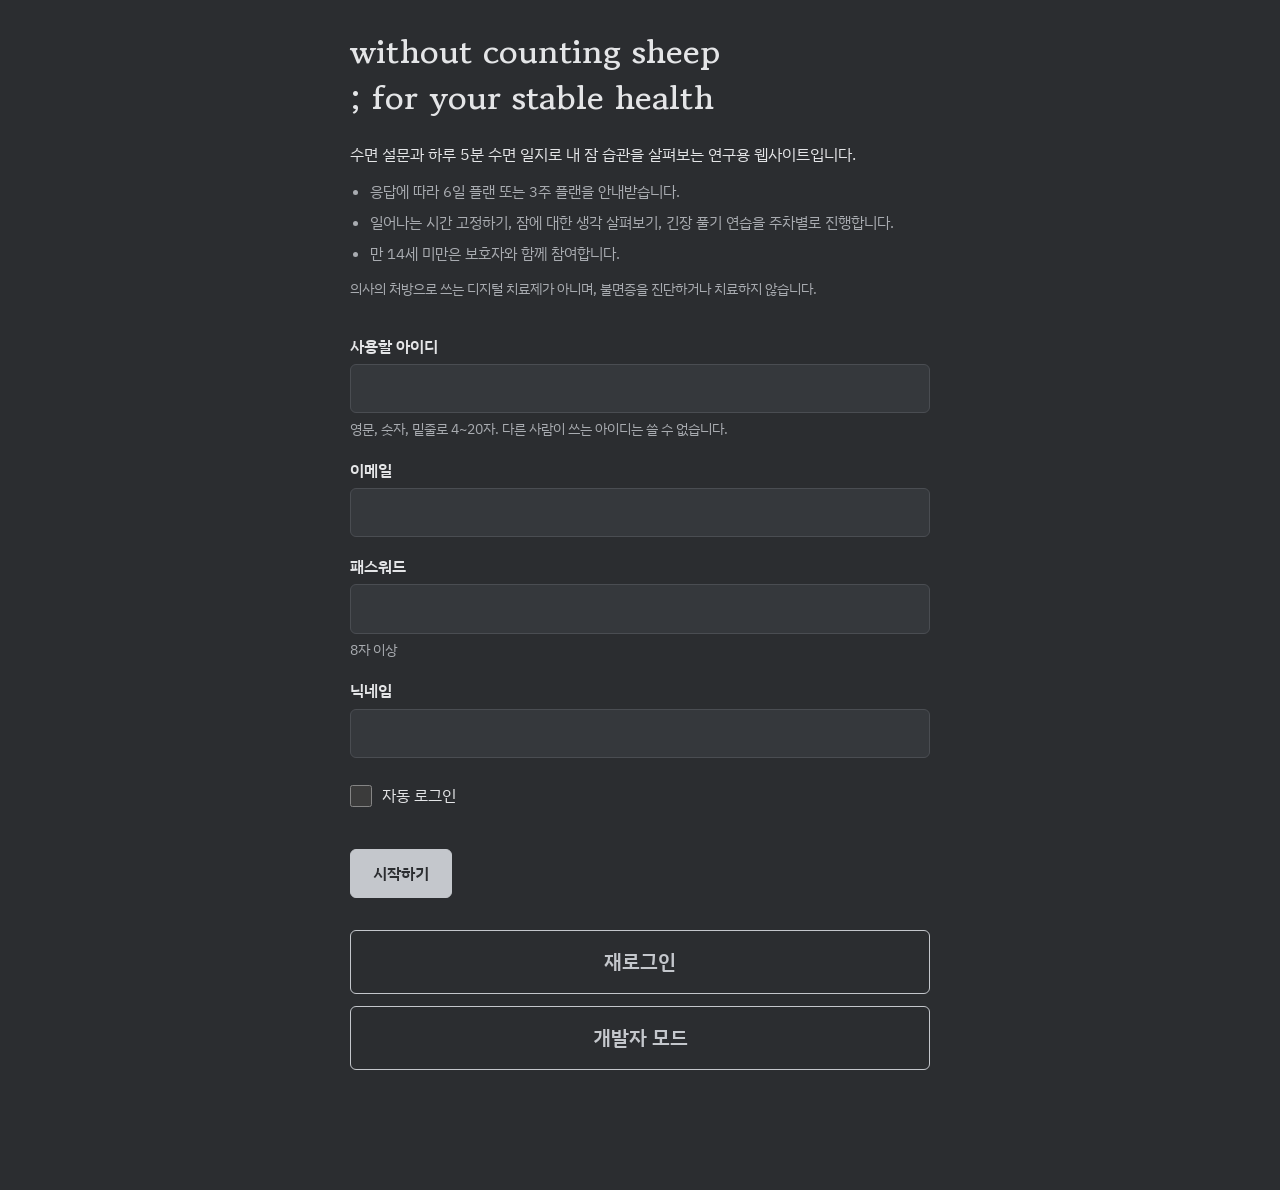
==== commit 7842a16c: "검색 노출 개선: 첫 화면 한국어 소개문, 제목·설명·OG 태그 추가 - 로그인 전 첫 화면에 사이트 소개(수면 설문, 수면 일지, 6일·3주 플랜, 진단·치료 아님)를 넣는다. " ====
--- a/index.html
+++ b/index.html
@@ -4,8 +4,15 @@
   <meta charset="utf-8">
   <meta http-equiv="Content-Security-Policy" content="default-src 'self'; img-src 'self' data:; connect-src 'self' https://byfoswtjrlpxbmoirajs.supabase.co; base-uri 'none'; form-action 'self'">
   <meta name="viewport" content="width=device-width, initial-scale=1">
-  <title>without counting sheep; for your stable health</title>
-  <meta name="description" content="수면 습관 연구용 시제품">
+  <title>without counting sheep | 수면 일지로 살펴보는 수면 습관 연구</title>
+  <meta name="description" content="수면 설문과 하루 5분 수면 일지로 내 잠 습관을 살펴보는 연구용 웹사이트입니다. 응답에 따라 6일 플랜 또는 3주 플랜으로 일어나는 시간 고정하기, 잠에 대한 생각 살펴보기, 긴장 풀기 연습을 진행합니다. 불면증을 진단하거나 치료하지 않습니다.">
+  <link rel="canonical" href="https://chloe524.github.io/without-counting-sheep/">
+  <meta property="og:type" content="website">
+  <meta property="og:site_name" content="without counting sheep">
+  <meta property="og:title" content="without counting sheep | 수면 일지로 살펴보는 수면 습관 연구">
+  <meta property="og:description" content="수면 설문과 하루 5분 수면 일지로 내 잠 습관을 살펴보는 연구용 웹사이트입니다.">
+  <meta property="og:url" content="https://chloe524.github.io/without-counting-sheep/">
+  <meta property="og:locale" content="ko_KR">
   <link rel="manifest" href="./manifest.webmanifest">
   <link rel="icon" href="./icon.svg">
   <link rel="stylesheet" href="./fonts/gowun-batang/400.css?v=b613e14430">
@@ -15,7 +22,23 @@
   <link rel="stylesheet" href="./style.css?v=b613e14430">
 </head>
 <body>
-  <div id="app" tabindex="-1"></div>
+  <!-- 스크립트가 돌기 전(또는 스크립트를 실행하지 않는 검색엔진)에 보이는 첫 화면. app.js의 viewLanding이 같은 문구로 바꿔 그린다. -->
+  <div id="app" tabindex="-1">
+    <main class="landing landing-static">
+      <header class="landing-head">
+        <h1>without counting sheep<br>; for your stable health</h1>
+        <div class="landing-intro">
+          <p class="lead">수면 설문과 하루 5분 수면 일지로 내 잠 습관을 살펴보는 연구용 웹사이트입니다.</p>
+          <ul>
+            <li>응답에 따라 6일 플랜 또는 3주 플랜을 안내받습니다.</li>
+            <li>일어나는 시간 고정하기, 잠에 대한 생각 살펴보기, 긴장 풀기 연습을 주차별로 진행합니다.</li>
+            <li>만 14세 미만은 보호자와 함께 참여합니다.</li>
+          </ul>
+          <p class="note">의사의 처방으로 쓰는 디지털 치료제가 아니며, 불면증을 진단하거나 치료하지 않습니다.</p>
+        </div>
+      </header>
+    </main>
+  </div>
   <nav id="tabs" aria-label="주요 메뉴" hidden></nav>
   <script type="module" src="./demo/install.js?v=b613e14430"></script>
   <script type="module" src="./app.js?v=b613e14430"></script>
--- a/style.css
+++ b/style.css
@@ -260,6 +260,11 @@
 .landing { min-height: calc(100svh - 56px); display: flex; flex-direction: column; justify-content: center; gap: 2rem; }
 .landing-actions { display: flex; flex-direction: column; gap: 12px; }
 .landing-actions .btn { text-align: center; padding: 14px 22px; font-size: var(--step-1); }
+.landing-static { justify-content: flex-start; }
+.landing-head { display: flex; flex-direction: column; gap: 1.25rem; }
+.landing-intro .lead { font-size: var(--step-0); line-height: 1.7; }
+.landing-intro ul { margin-top: 0.75rem; color: var(--muted); font-size: 0.9375rem; line-height: 1.65; }
+.landing-intro .note { margin-top: 0.75rem; color: var(--muted); font-size: 0.875rem; line-height: 1.6; }
 
 /* 수면 화면: 밤새 켜 두므로 테마와 무관하게 아주 어둡게. 시계는 일부러 두지 않는다. */
 .sleep-screen {
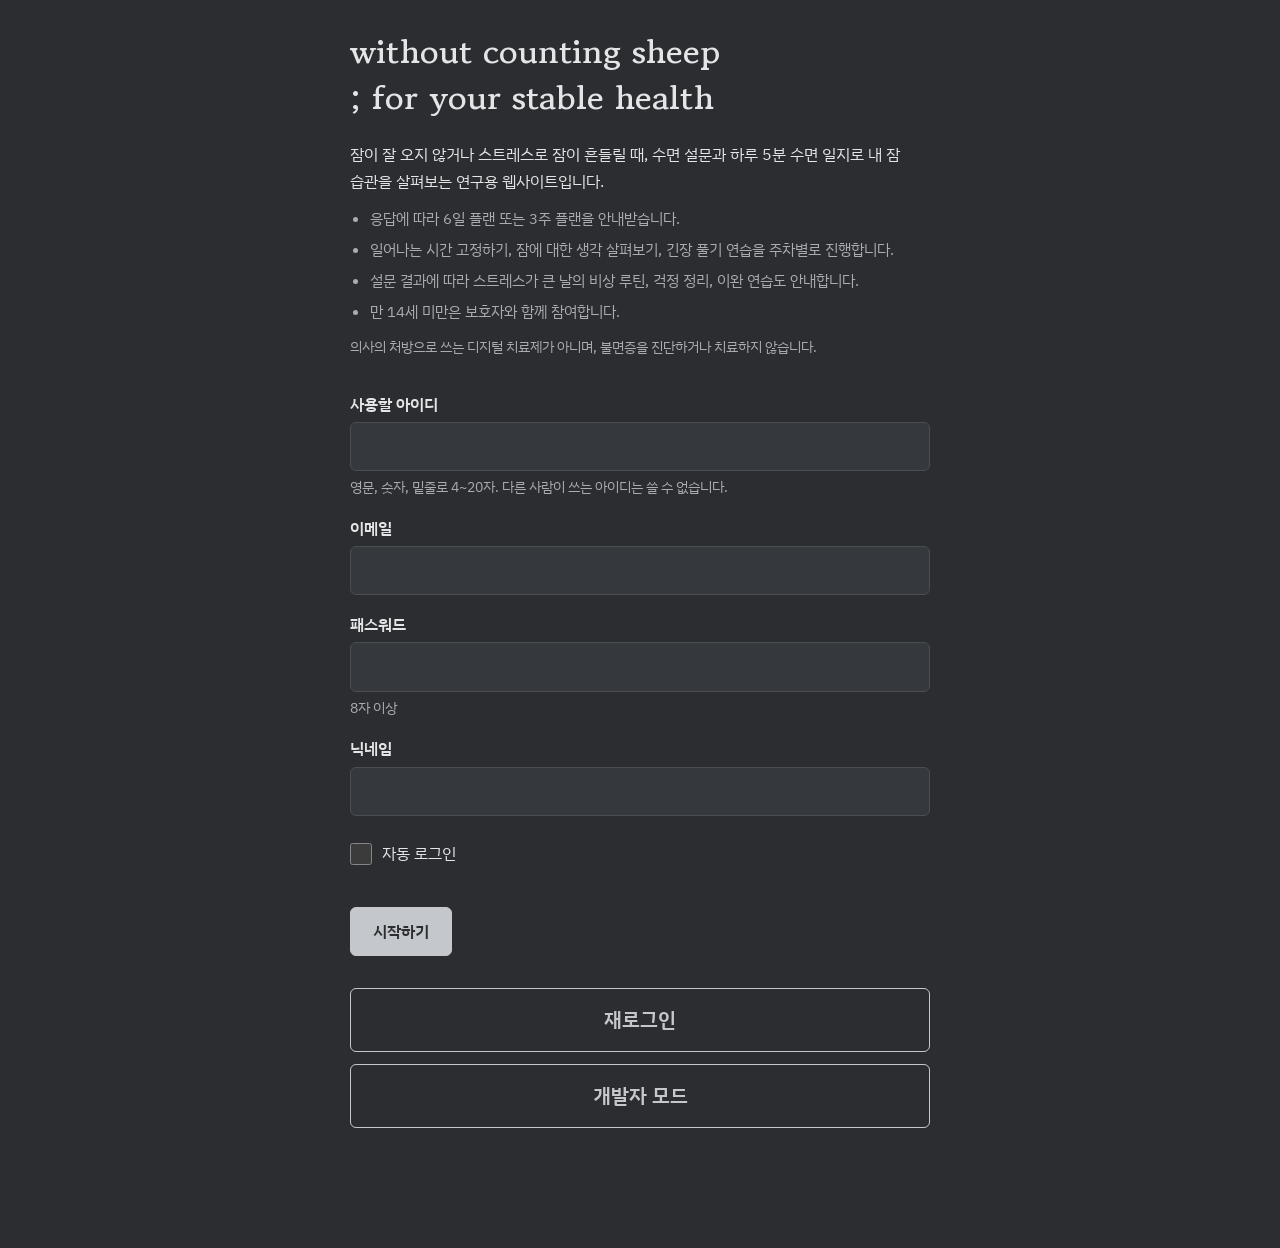
==== commit 2d4432b7: "검색 문구 보강: 잠·불면·스트레스 관련 실제 내용을 제목·설명·소개문에 반영 사이트에 이미 있는 스트레스 날 비상 루틴, 걱정 정리, 이완 모듈을 소개문에 적는다.  Co-Aut" ====
--- a/index.html
+++ b/index.html
@@ -4,13 +4,14 @@
   <meta charset="utf-8">
   <meta http-equiv="Content-Security-Policy" content="default-src 'self'; img-src 'self' data:; connect-src 'self' https://byfoswtjrlpxbmoirajs.supabase.co; base-uri 'none'; form-action 'self'">
   <meta name="viewport" content="width=device-width, initial-scale=1">
-  <title>without counting sheep | 수면 일지로 살펴보는 수면 습관 연구</title>
-  <meta name="description" content="수면 설문과 하루 5분 수면 일지로 내 잠 습관을 살펴보는 연구용 웹사이트입니다. 응답에 따라 6일 플랜 또는 3주 플랜으로 일어나는 시간 고정하기, 잠에 대한 생각 살펴보기, 긴장 풀기 연습을 진행합니다. 불면증을 진단하거나 치료하지 않습니다.">
+  <title>without counting sheep | 잠·불면·스트레스를 살펴보는 수면 일지 연구</title>
+  <meta name="description" content="잠이 잘 오지 않거나 스트레스로 잠이 흔들릴 때, 수면 설문과 하루 5분 수면 일지로 내 잠 습관을 살펴보는 연구용 웹사이트입니다. 응답에 따라 6일 플랜 또는 3주 플랜으로 일어나는 시간 고정하기, 잠에 대한 생각 살펴보기, 긴장 풀기 연습을 진행하고, 스트레스가 큰 날의 비상 루틴과 걱정 정리도 안내합니다. 불면증을 진단하거나 치료하지 않습니다.">
+  <meta name="naver-site-verification" content="b3b281aab4d7b92110cf870e76b8bba92fb28c0e" />
   <link rel="canonical" href="https://chloe524.github.io/without-counting-sheep/">
   <meta property="og:type" content="website">
   <meta property="og:site_name" content="without counting sheep">
-  <meta property="og:title" content="without counting sheep | 수면 일지로 살펴보는 수면 습관 연구">
-  <meta property="og:description" content="수면 설문과 하루 5분 수면 일지로 내 잠 습관을 살펴보는 연구용 웹사이트입니다.">
+  <meta property="og:title" content="without counting sheep | 잠·불면·스트레스를 살펴보는 수면 일지 연구">
+  <meta property="og:description" content="잠이 잘 오지 않거나 스트레스로 잠이 흔들릴 때, 수면 설문과 하루 5분 수면 일지로 내 잠 습관을 살펴보는 연구용 웹사이트입니다.">
   <meta property="og:url" content="https://chloe524.github.io/without-counting-sheep/">
   <meta property="og:locale" content="ko_KR">
   <link rel="manifest" href="./manifest.webmanifest">
@@ -28,10 +29,11 @@
       <header class="landing-head">
         <h1>without counting sheep<br>; for your stable health</h1>
         <div class="landing-intro">
-          <p class="lead">수면 설문과 하루 5분 수면 일지로 내 잠 습관을 살펴보는 연구용 웹사이트입니다.</p>
+          <p class="lead">잠이 잘 오지 않거나 스트레스로 잠이 흔들릴 때, 수면 설문과 하루 5분 수면 일지로 내 잠 습관을 살펴보는 연구용 웹사이트입니다.</p>
           <ul>
             <li>응답에 따라 6일 플랜 또는 3주 플랜을 안내받습니다.</li>
             <li>일어나는 시간 고정하기, 잠에 대한 생각 살펴보기, 긴장 풀기 연습을 주차별로 진행합니다.</li>
+            <li>설문 결과에 따라 스트레스가 큰 날의 비상 루틴, 걱정 정리, 이완 연습도 안내합니다.</li>
             <li>만 14세 미만은 보호자와 함께 참여합니다.</li>
           </ul>
           <p class="note">의사의 처방으로 쓰는 디지털 치료제가 아니며, 불면증을 진단하거나 치료하지 않습니다.</p>
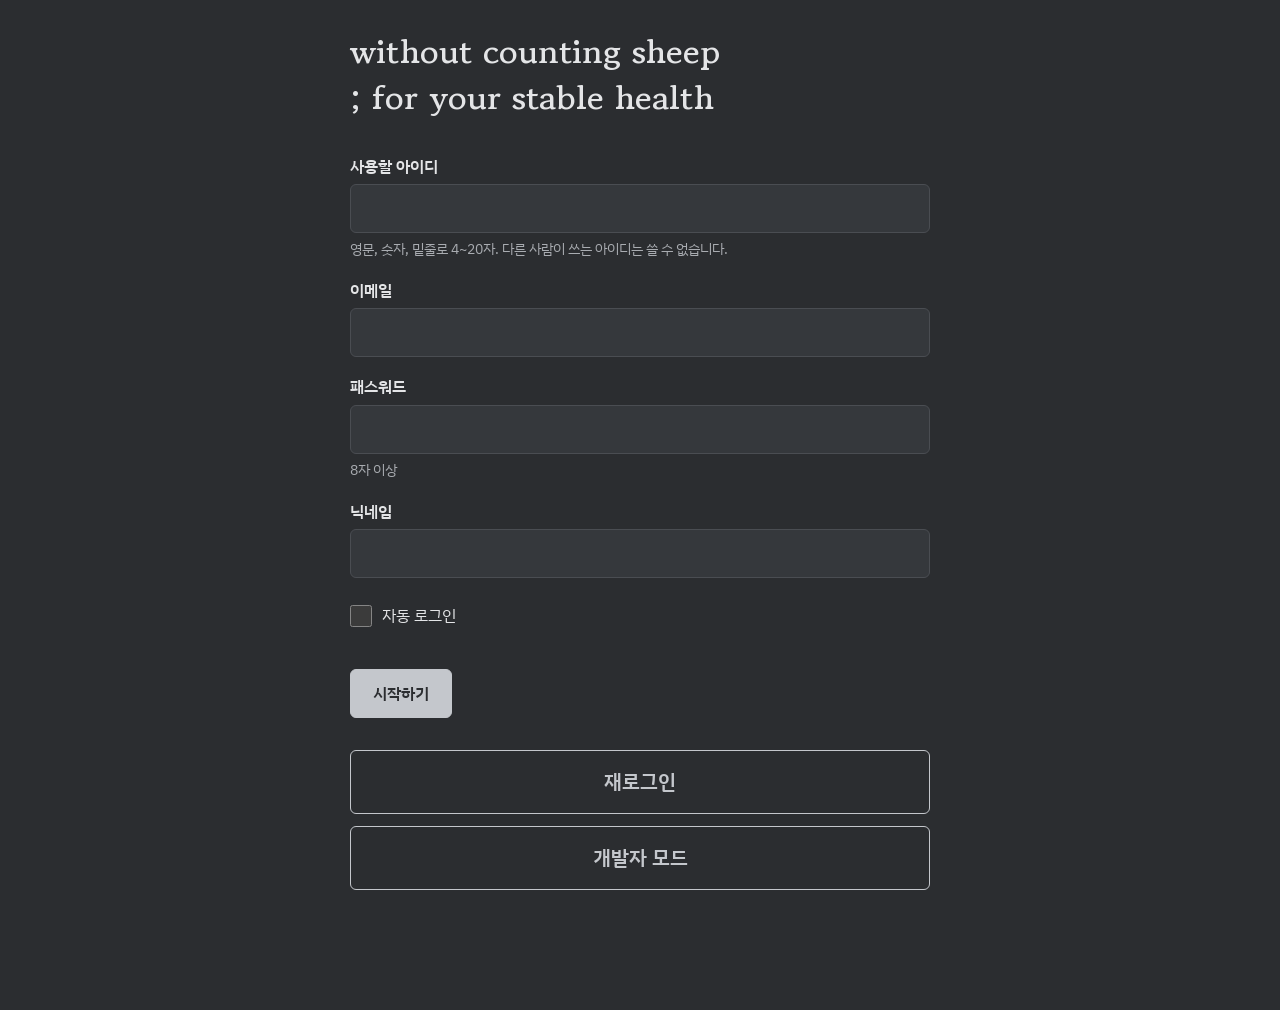
==== commit 43c6f460: "플랜 기간 안내, 완수 상품, 매일 알림 안내 Co-Authored-By: Claude Opus 5.5 <noreply@anthropic.com>" ====
--- a/index.html
+++ b/index.html
@@ -3,46 +3,22 @@
 <head>
   <meta charset="utf-8">
   <meta http-equiv="Content-Security-Policy" content="default-src 'self'; img-src 'self' data:; connect-src 'self' https://byfoswtjrlpxbmoirajs.supabase.co; base-uri 'none'; form-action 'self'">
+  <meta name="robots" content="noindex">
   <meta name="viewport" content="width=device-width, initial-scale=1">
-  <title>without counting sheep | 잠·불면·스트레스를 살펴보는 수면 일지 연구</title>
-  <meta name="description" content="잠이 잘 오지 않거나 스트레스로 잠이 흔들릴 때, 수면 설문과 하루 5분 수면 일지로 내 잠 습관을 살펴보는 연구용 웹사이트입니다. 응답에 따라 6일 플랜 또는 3주 플랜으로 일어나는 시간 고정하기, 잠에 대한 생각 살펴보기, 긴장 풀기 연습을 진행하고, 스트레스가 큰 날의 비상 루틴과 걱정 정리도 안내합니다. 불면증을 진단하거나 치료하지 않습니다.">
-  <meta name="naver-site-verification" content="b3b281aab4d7b92110cf870e76b8bba92fb28c0e" />
-  <link rel="canonical" href="https://chloe524.github.io/without-counting-sheep/">
-  <meta property="og:type" content="website">
-  <meta property="og:site_name" content="without counting sheep">
-  <meta property="og:title" content="without counting sheep | 잠·불면·스트레스를 살펴보는 수면 일지 연구">
-  <meta property="og:description" content="잠이 잘 오지 않거나 스트레스로 잠이 흔들릴 때, 수면 설문과 하루 5분 수면 일지로 내 잠 습관을 살펴보는 연구용 웹사이트입니다.">
-  <meta property="og:url" content="https://chloe524.github.io/without-counting-sheep/">
-  <meta property="og:locale" content="ko_KR">
+  <title>without counting sheep; for your stable health</title>
+  <meta name="description" content="수면 습관 연구용 시제품">
   <link rel="manifest" href="./manifest.webmanifest">
   <link rel="icon" href="./icon.svg">
-  <link rel="stylesheet" href="./fonts/gowun-batang/400.css?v=b613e14430">
-  <link rel="stylesheet" href="./fonts/gowun-batang/700.css?v=b613e14430">
-  <link rel="stylesheet" href="./fonts/plex-kr/400.css?v=b613e14430">
-  <link rel="stylesheet" href="./fonts/plex-kr/600.css?v=b613e14430">
-  <link rel="stylesheet" href="./style.css?v=b613e14430">
+  <link rel="stylesheet" href="./fonts/gowun-batang/400.css?v=8607acb9ee">
+  <link rel="stylesheet" href="./fonts/gowun-batang/700.css?v=8607acb9ee">
+  <link rel="stylesheet" href="./fonts/plex-kr/400.css?v=8607acb9ee">
+  <link rel="stylesheet" href="./fonts/plex-kr/600.css?v=8607acb9ee">
+  <link rel="stylesheet" href="./style.css?v=8607acb9ee">
 </head>
 <body>
-  <!-- 스크립트가 돌기 전(또는 스크립트를 실행하지 않는 검색엔진)에 보이는 첫 화면. app.js의 viewLanding이 같은 문구로 바꿔 그린다. -->
-  <div id="app" tabindex="-1">
-    <main class="landing landing-static">
-      <header class="landing-head">
-        <h1>without counting sheep<br>; for your stable health</h1>
-        <div class="landing-intro">
-          <p class="lead">잠이 잘 오지 않거나 스트레스로 잠이 흔들릴 때, 수면 설문과 하루 5분 수면 일지로 내 잠 습관을 살펴보는 연구용 웹사이트입니다.</p>
-          <ul>
-            <li>응답에 따라 6일 플랜 또는 3주 플랜을 안내받습니다.</li>
-            <li>일어나는 시간 고정하기, 잠에 대한 생각 살펴보기, 긴장 풀기 연습을 주차별로 진행합니다.</li>
-            <li>설문 결과에 따라 스트레스가 큰 날의 비상 루틴, 걱정 정리, 이완 연습도 안내합니다.</li>
-            <li>만 14세 미만은 보호자와 함께 참여합니다.</li>
-          </ul>
-          <p class="note">의사의 처방으로 쓰는 디지털 치료제가 아니며, 불면증을 진단하거나 치료하지 않습니다.</p>
-        </div>
-      </header>
-    </main>
-  </div>
+  <div id="app" tabindex="-1"></div>
   <nav id="tabs" aria-label="주요 메뉴" hidden></nav>
-  <script type="module" src="./demo/install.js?v=b613e14430"></script>
-  <script type="module" src="./app.js?v=b613e14430"></script>
+  <script type="module" src="./demo/install.js?v=8607acb9ee"></script>
+  <script type="module" src="./app.js?v=8607acb9ee"></script>
 </body>
 </html>
--- a/style.css
+++ b/style.css
@@ -260,11 +260,6 @@
 .landing { min-height: calc(100svh - 56px); display: flex; flex-direction: column; justify-content: center; gap: 2rem; }
 .landing-actions { display: flex; flex-direction: column; gap: 12px; }
 .landing-actions .btn { text-align: center; padding: 14px 22px; font-size: var(--step-1); }
-.landing-static { justify-content: flex-start; }
-.landing-head { display: flex; flex-direction: column; gap: 1.25rem; }
-.landing-intro .lead { font-size: var(--step-0); line-height: 1.7; }
-.landing-intro ul { margin-top: 0.75rem; color: var(--muted); font-size: 0.9375rem; line-height: 1.65; }
-.landing-intro .note { margin-top: 0.75rem; color: var(--muted); font-size: 0.875rem; line-height: 1.6; }
 
 /* 수면 화면: 밤새 켜 두므로 테마와 무관하게 아주 어둡게. 시계는 일부러 두지 않는다. */
 .sleep-screen {
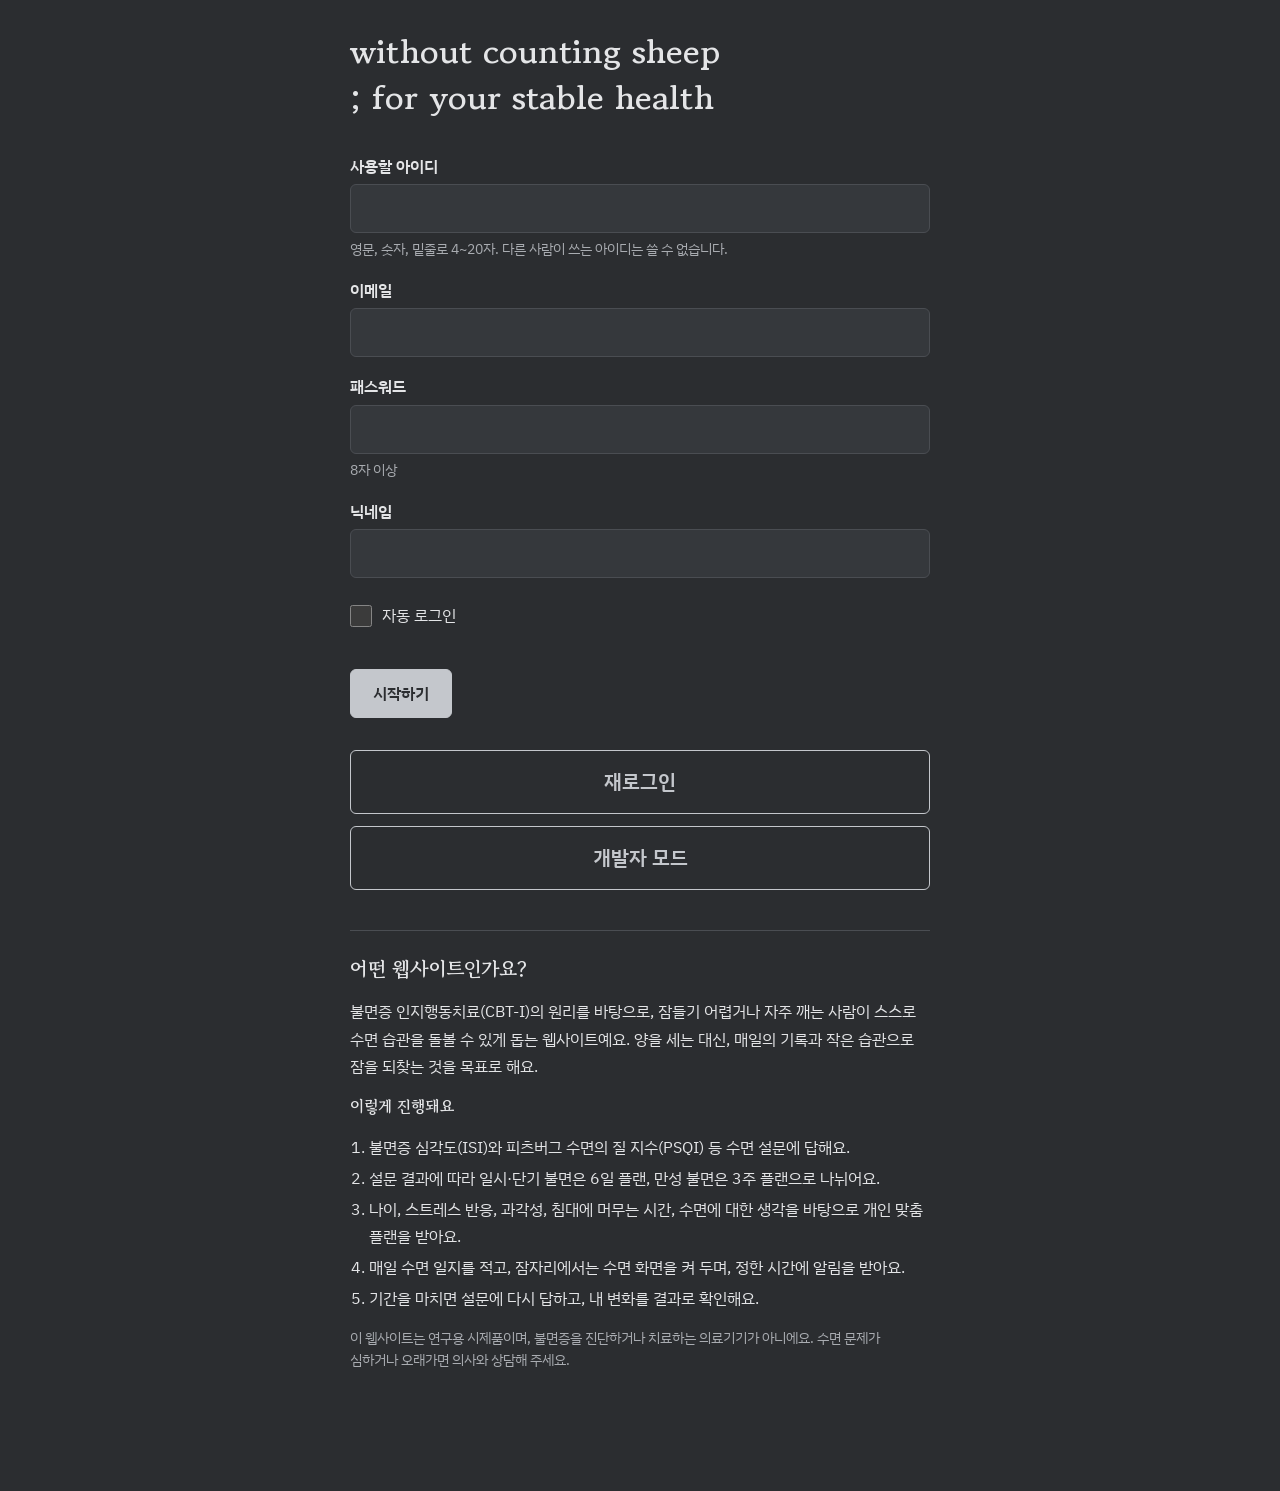
==== commit 8b25cd76: "검색용 한국어 제목, 소개 글, 공유 미리보기 이미지 Co-Authored-By: Claude Opus 5.5 <noreply@anthropic.com>" ====
--- a/index.html
+++ b/index.html
@@ -3,22 +3,50 @@
 <head>
   <meta charset="utf-8">
   <meta http-equiv="Content-Security-Policy" content="default-src 'self'; img-src 'self' data:; connect-src 'self' https://byfoswtjrlpxbmoirajs.supabase.co; base-uri 'none'; form-action 'self'">
-  <meta name="robots" content="noindex">
+  <link rel="canonical" href="https://chloe524.github.io/without-counting-sheep/">
+  <meta property="og:type" content="website">
+  <meta property="og:title" content="without counting sheep; for your stable health - 불면증 수면 습관 개선 웹사이트">
+  <meta property="og:image" content="https://chloe524.github.io/without-counting-sheep/og-image.png">
+  <meta property="og:image:width" content="1200">
+  <meta property="og:image:height" content="630">
+  <meta property="og:locale" content="ko_KR">
+  <meta name="twitter:card" content="summary_large_image">
+  <meta property="og:description" content="불면증 인지행동치료(CBT-I)를 바탕으로 수면 일지, 맞춤 플랜, 수면 화면으로 잠 습관을 돌보는 웹사이트입니다.">
+  <meta property="og:url" content="https://chloe524.github.io/without-counting-sheep/">
   <meta name="viewport" content="width=device-width, initial-scale=1">
-  <title>without counting sheep; for your stable health</title>
-  <meta name="description" content="수면 습관 연구용 시제품">
+  <title>without counting sheep; for your stable health - 불면증 수면 습관 개선 웹사이트</title>
+  <meta name="description" content="불면증 인지행동치료(CBT-I)를 바탕으로 수면 일지, 맞춤 플랜, 수면 화면으로 잠 습관을 돌보는 웹사이트입니다.">
   <link rel="manifest" href="./manifest.webmanifest">
   <link rel="icon" href="./icon.svg">
-  <link rel="stylesheet" href="./fonts/gowun-batang/400.css?v=8607acb9ee">
-  <link rel="stylesheet" href="./fonts/gowun-batang/700.css?v=8607acb9ee">
-  <link rel="stylesheet" href="./fonts/plex-kr/400.css?v=8607acb9ee">
-  <link rel="stylesheet" href="./fonts/plex-kr/600.css?v=8607acb9ee">
-  <link rel="stylesheet" href="./style.css?v=8607acb9ee">
+  <link rel="apple-touch-icon" href="./apple-touch-icon.png">
+  <link rel="stylesheet" href="./fonts/gowun-batang/400.css?v=9b0b3fe7fb">
+  <link rel="stylesheet" href="./fonts/gowun-batang/700.css?v=9b0b3fe7fb">
+  <link rel="stylesheet" href="./fonts/plex-kr/400.css?v=9b0b3fe7fb">
+  <link rel="stylesheet" href="./fonts/plex-kr/600.css?v=9b0b3fe7fb">
+  <link rel="stylesheet" href="./style.css?v=9b0b3fe7fb">
 </head>
 <body>
-  <div id="app" tabindex="-1"></div>
+  <div id="app" tabindex="-1">
+    <!-- 검색엔진과 화면 코드가 늦게 실행될 때를 위한 소개 글. 화면 코드가 시작되면 첫 화면 아래로 옮겨진다. -->
+    <main class="landing">
+      <h1>without counting sheep; for your stable health</h1>
+      <section class="landing-intro stack" id="site-intro">
+        <h2>어떤 웹사이트인가요?</h2>
+        <p>불면증 인지행동치료(CBT-I)의 원리를 바탕으로, 잠들기 어렵거나 자주 깨는 사람이 스스로 수면 습관을 돌볼 수 있게 돕는 웹사이트예요. 양을 세는 대신, 매일의 기록과 작은 습관으로 잠을 되찾는 것을 목표로 해요.</p>
+        <h3>이렇게 진행돼요</h3>
+        <ol>
+          <li>불면증 심각도(ISI)와 피츠버그 수면의 질 지수(PSQI) 등 수면 설문에 답해요.</li>
+          <li>설문 결과에 따라 일시·단기 불면은 6일 플랜, 만성 불면은 3주 플랜으로 나뉘어요.</li>
+          <li>나이, 스트레스 반응, 과각성, 침대에 머무는 시간, 수면에 대한 생각을 바탕으로 개인 맞춤 플랜을 받아요.</li>
+          <li>매일 수면 일지를 적고, 잠자리에서는 수면 화면을 켜 두며, 정한 시간에 알림을 받아요.</li>
+          <li>기간을 마치면 설문에 다시 답하고, 내 변화를 결과로 확인해요.</li>
+        </ol>
+        <p class="small muted">이 웹사이트는 연구용 시제품이며, 불면증을 진단하거나 치료하는 의료기기가 아니에요. 수면 문제가 심하거나 오래가면 의사와 상담해 주세요.</p>
+      </section>
+    </main>
+  </div>
   <nav id="tabs" aria-label="주요 메뉴" hidden></nav>
-  <script type="module" src="./demo/install.js?v=8607acb9ee"></script>
-  <script type="module" src="./app.js?v=8607acb9ee"></script>
+  <script type="module" src="./demo/install.js?v=9b0b3fe7fb"></script>
+  <script type="module" src="./app.js?v=9b0b3fe7fb"></script>
 </body>
 </html>
--- a/style.css
+++ b/style.css
@@ -320,3 +320,10 @@
 
 /* 참여할 수 없게 되는 안전 문항 안내 */
 .notice.stop { border-left-color: #a33a2a; }
+
+/* 첫 화면 아래 소개 글 */
+.landing-intro { border-top: 1px solid var(--line); padding-top: 24px; margin-top: 8px; }
+.landing-intro h2 { font-size: var(--step-1, 1.25rem); }
+.landing-intro h3 { font-size: 1rem; margin-bottom: 0; }
+.landing-intro ol { padding-left: 1.2em; }
+.landing-intro li { margin: 4px 0; }
